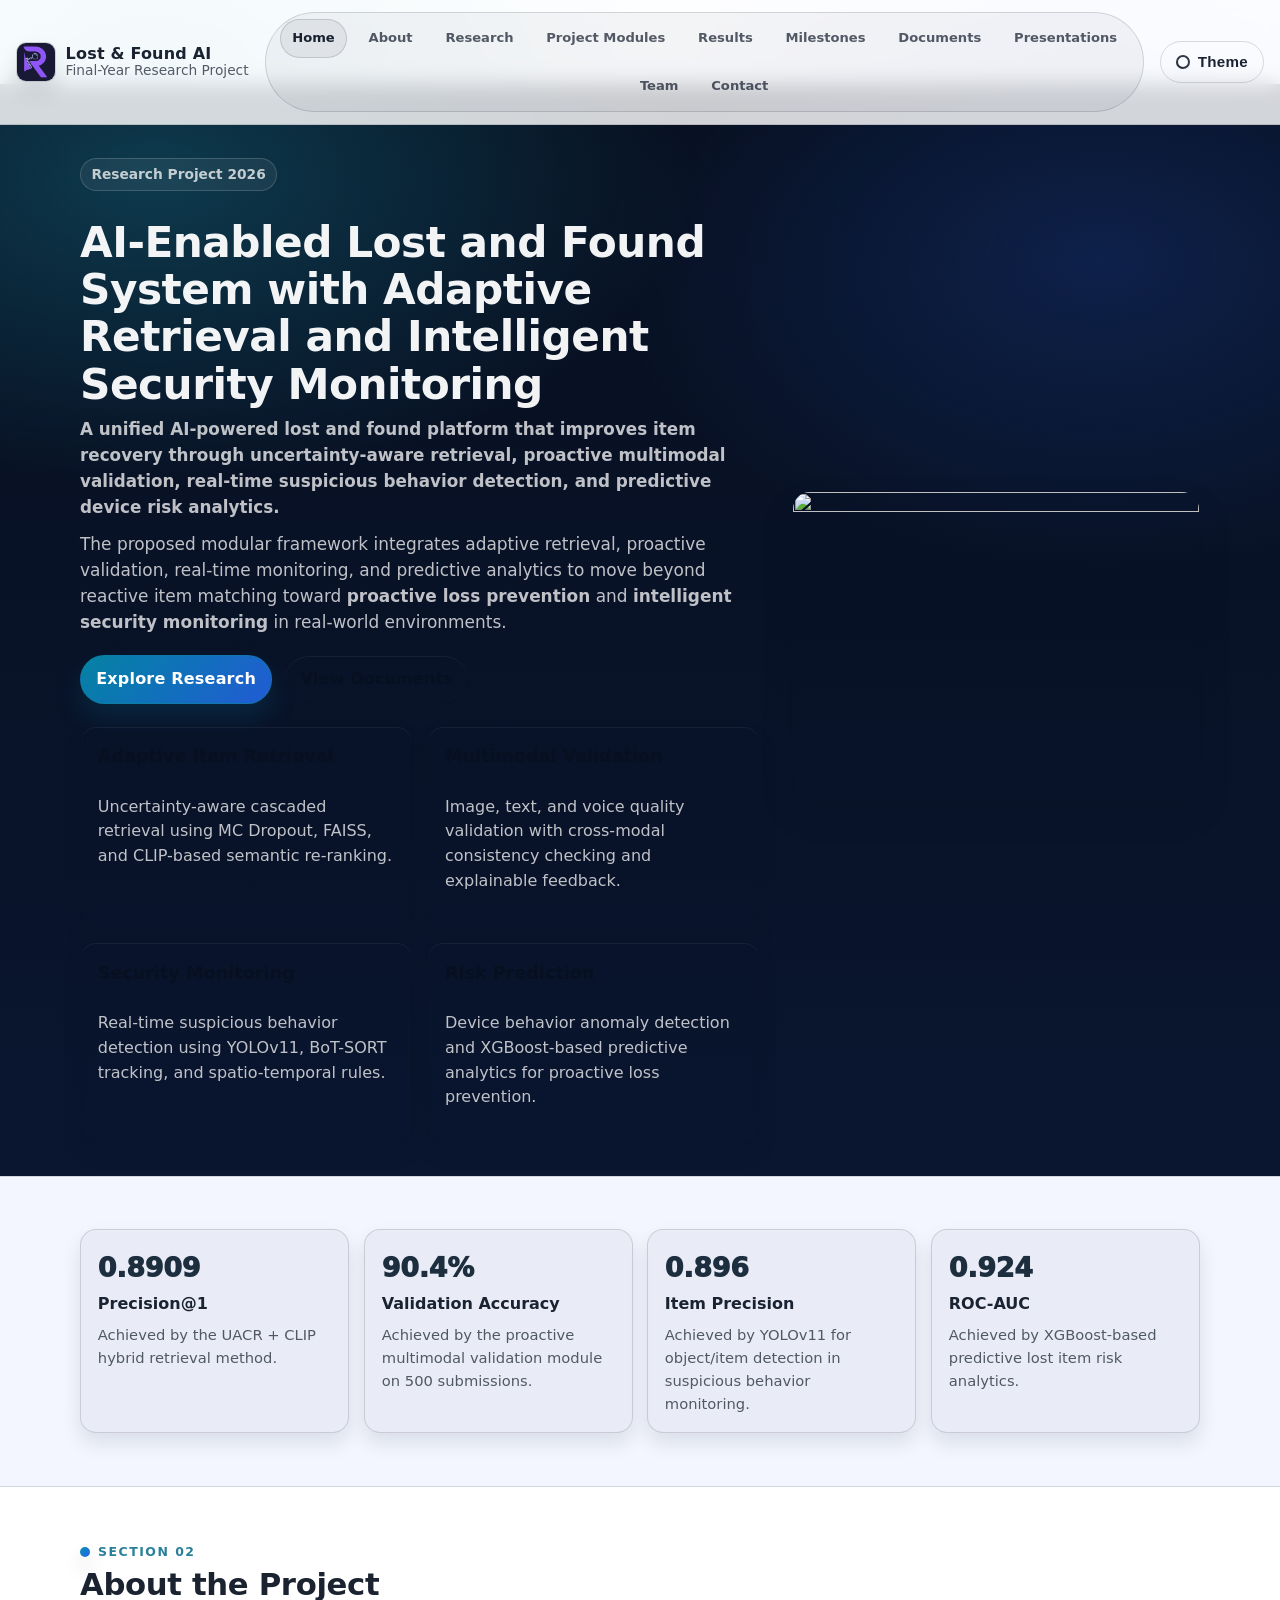
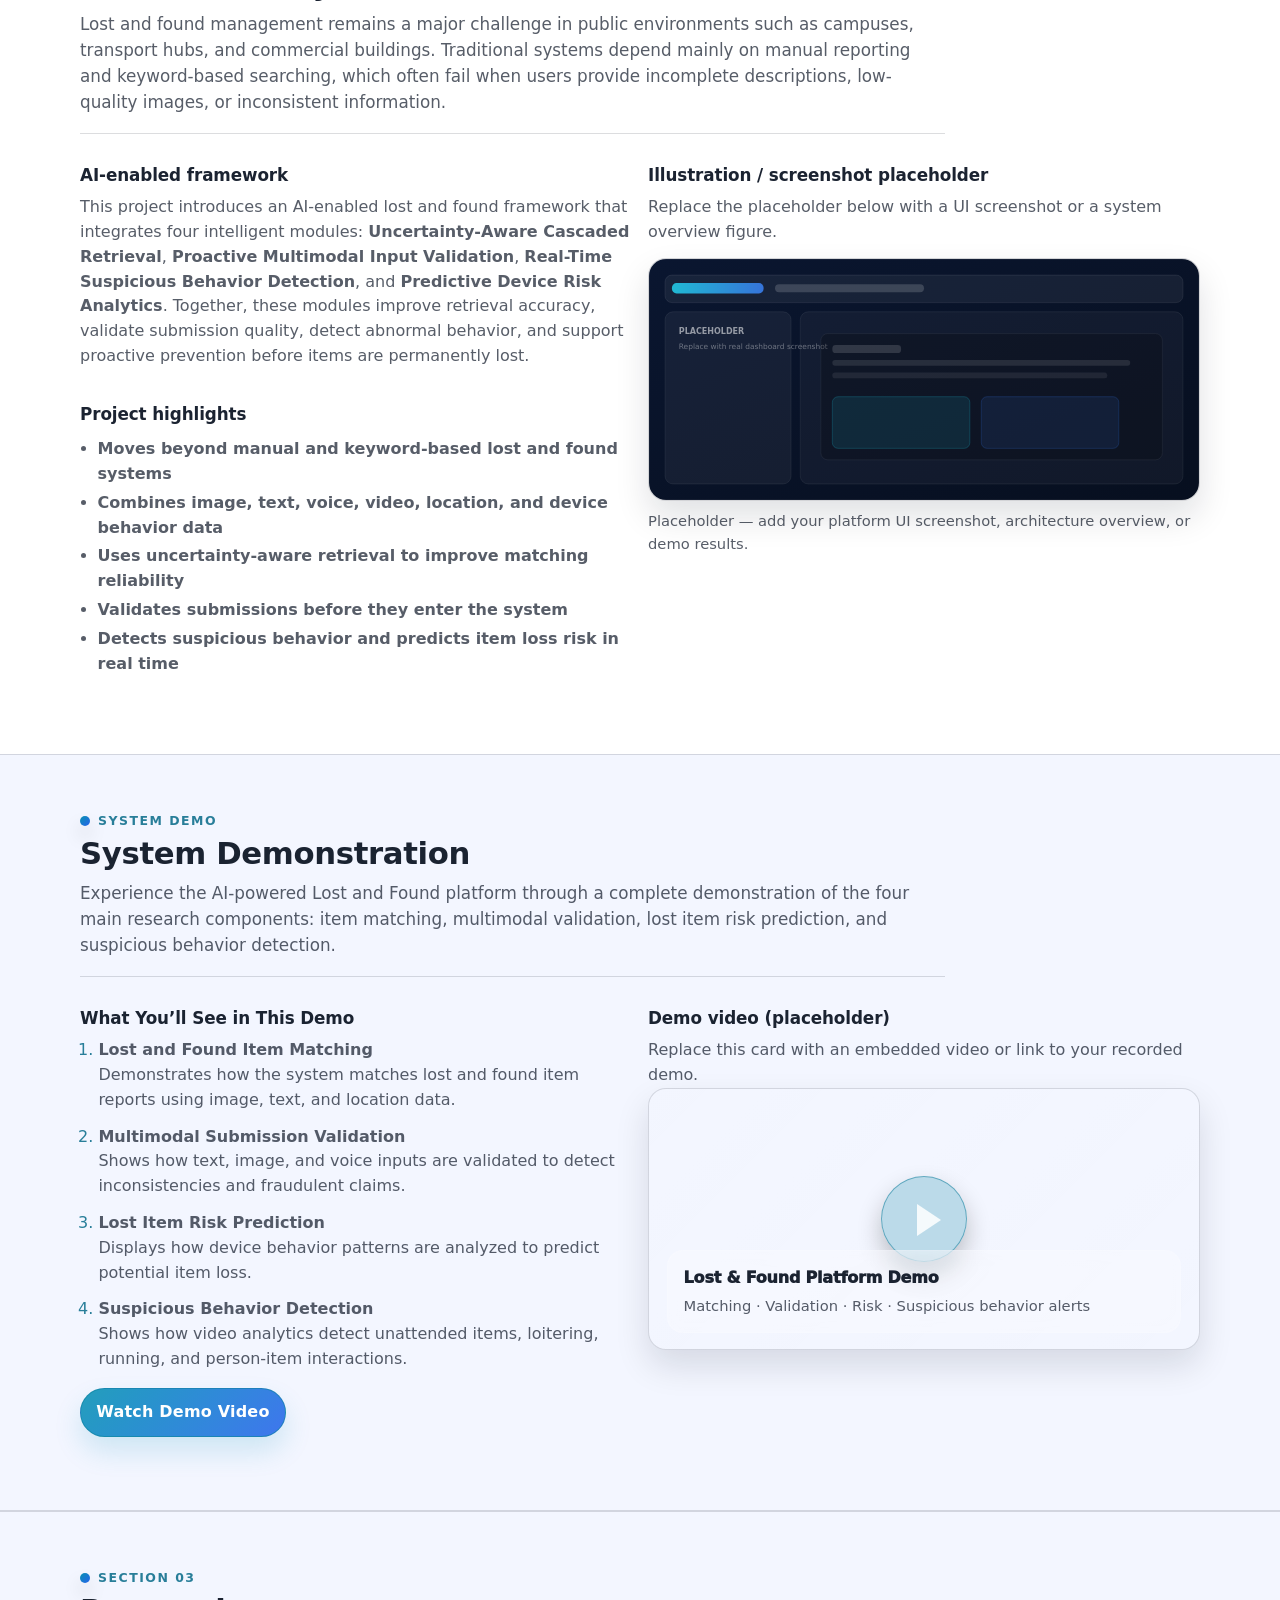
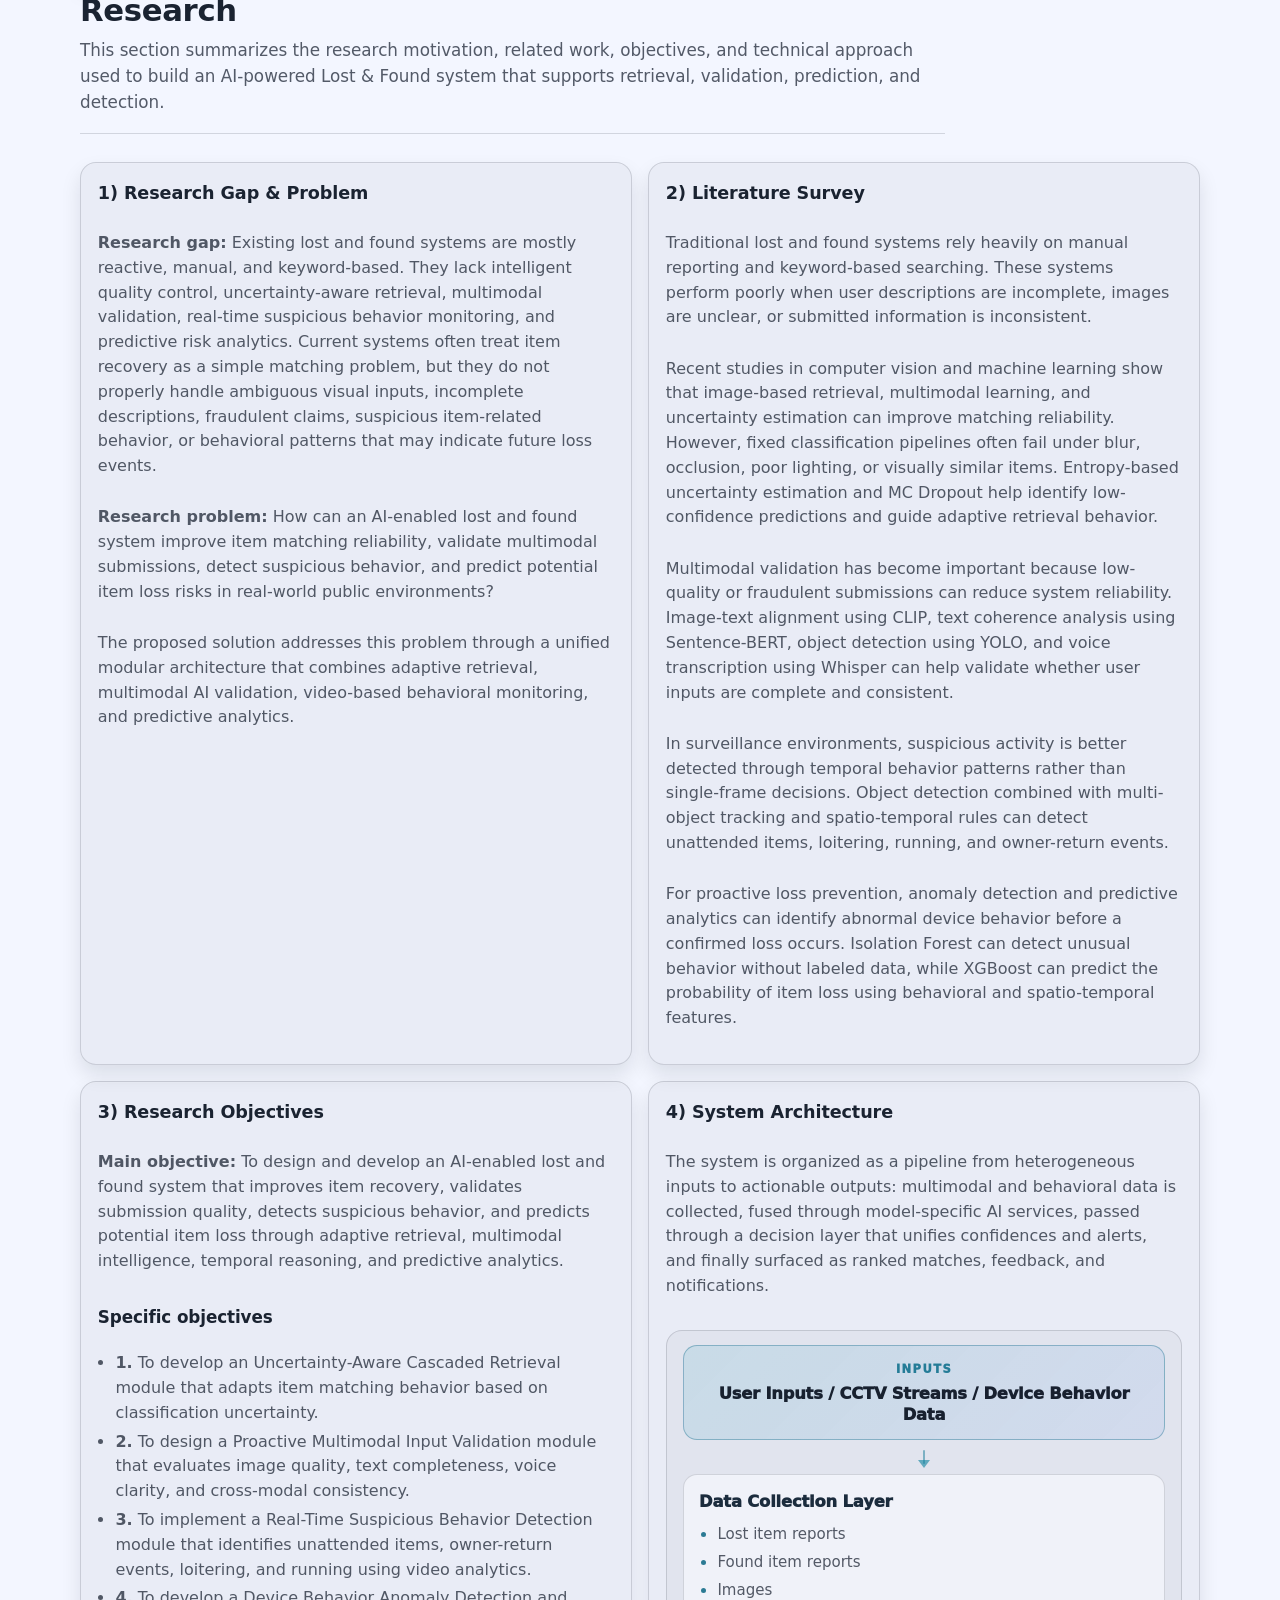
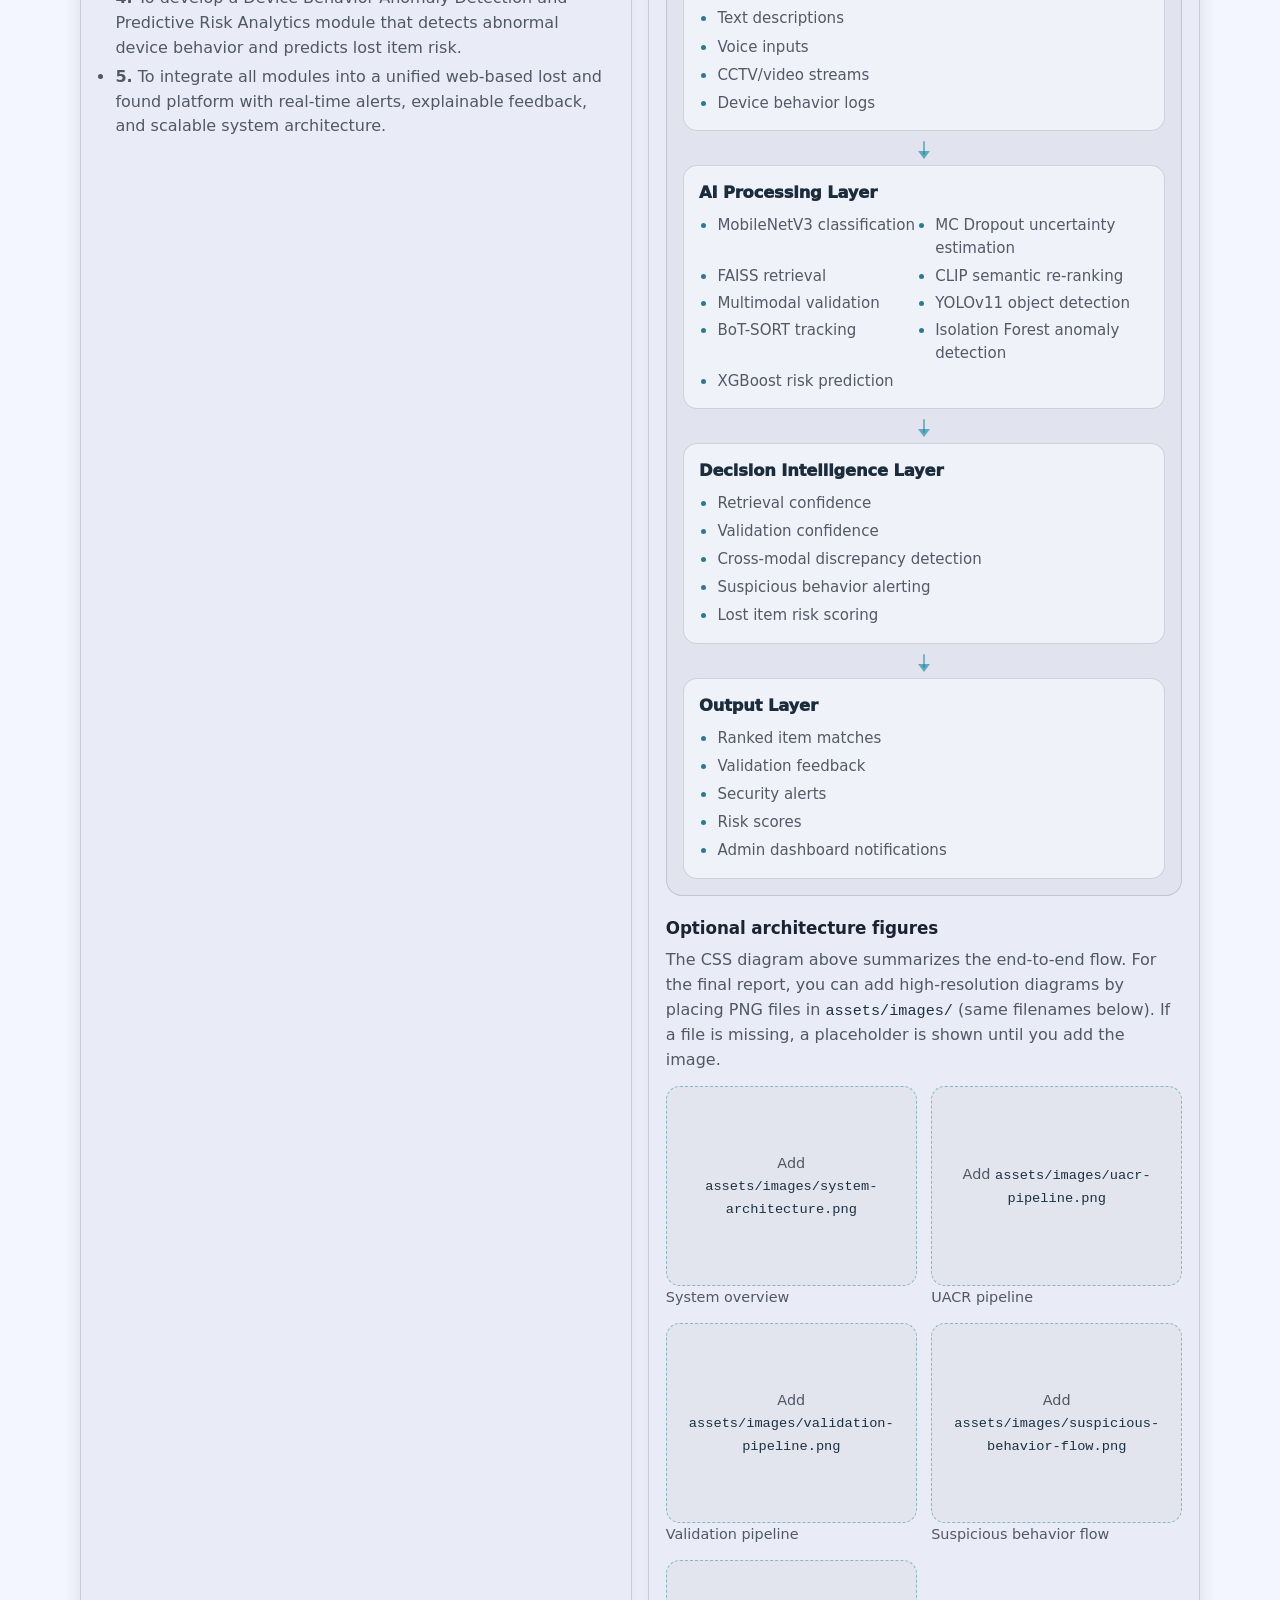
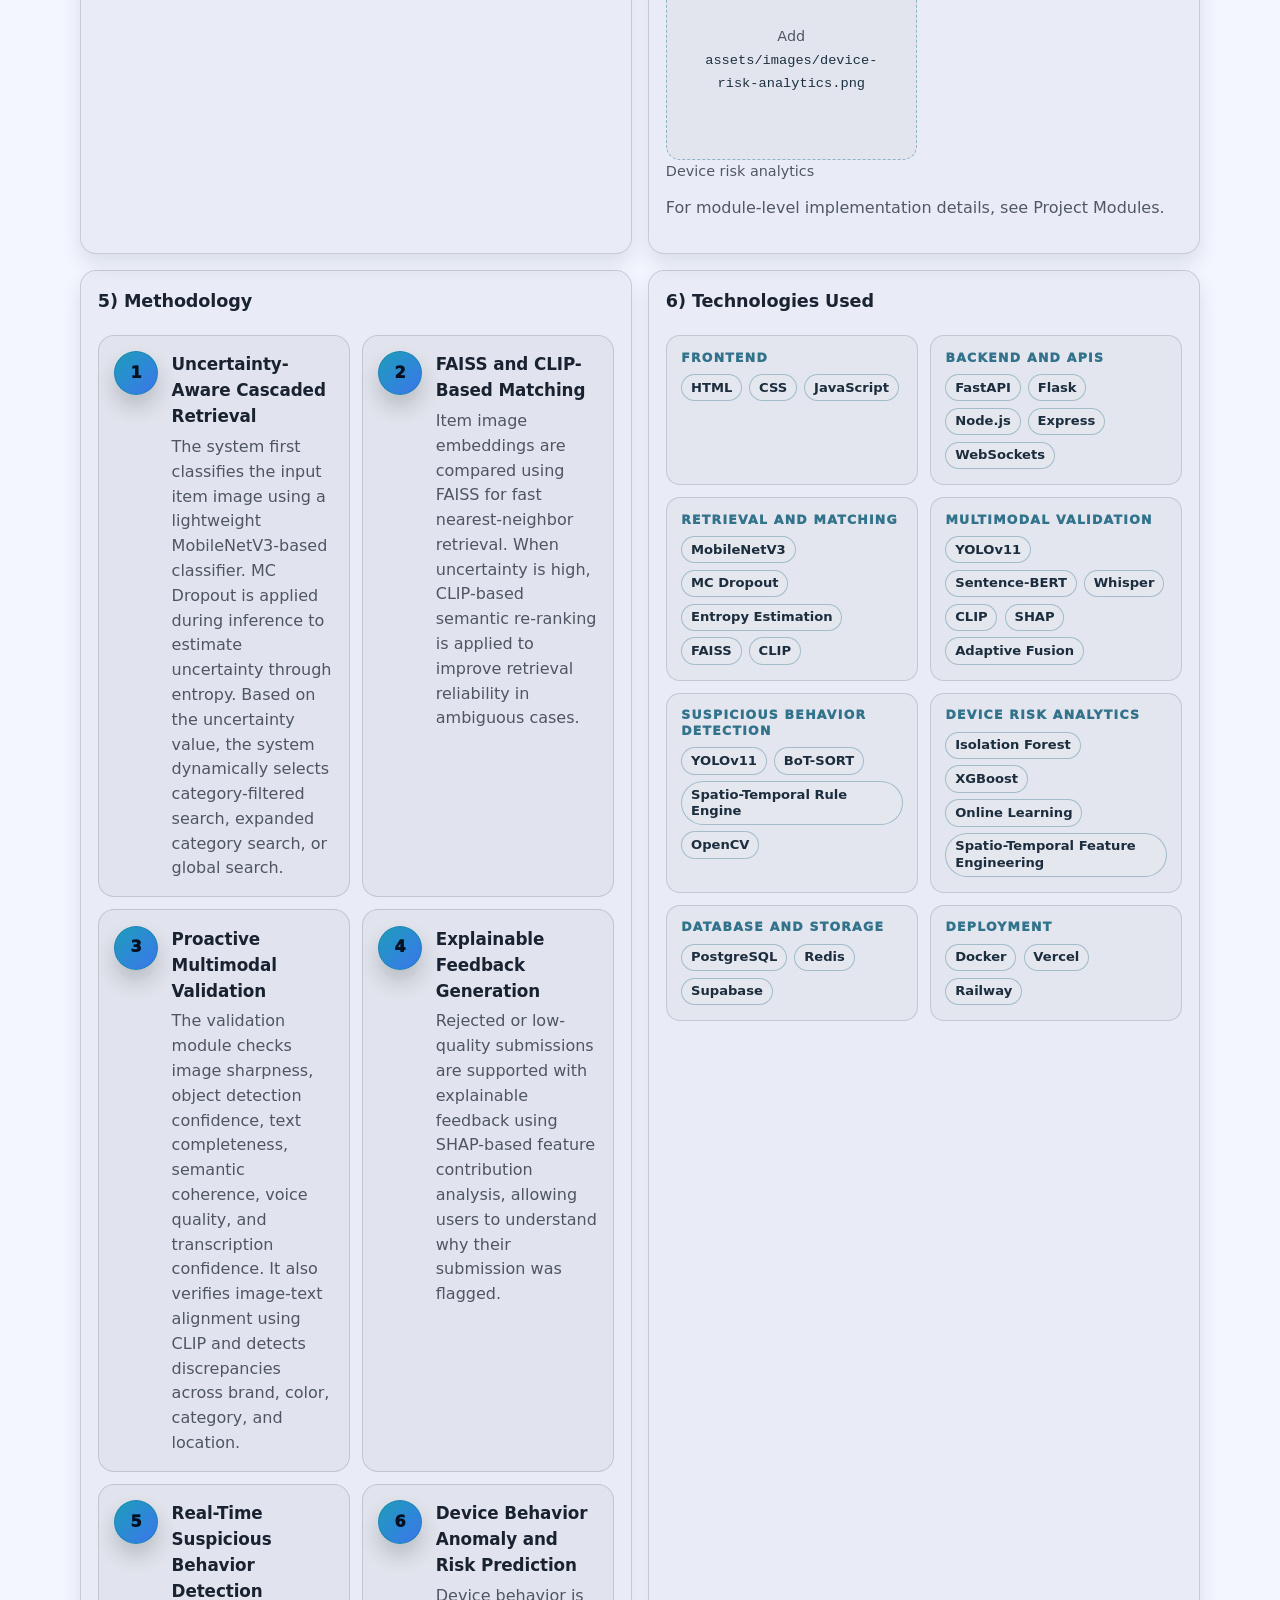
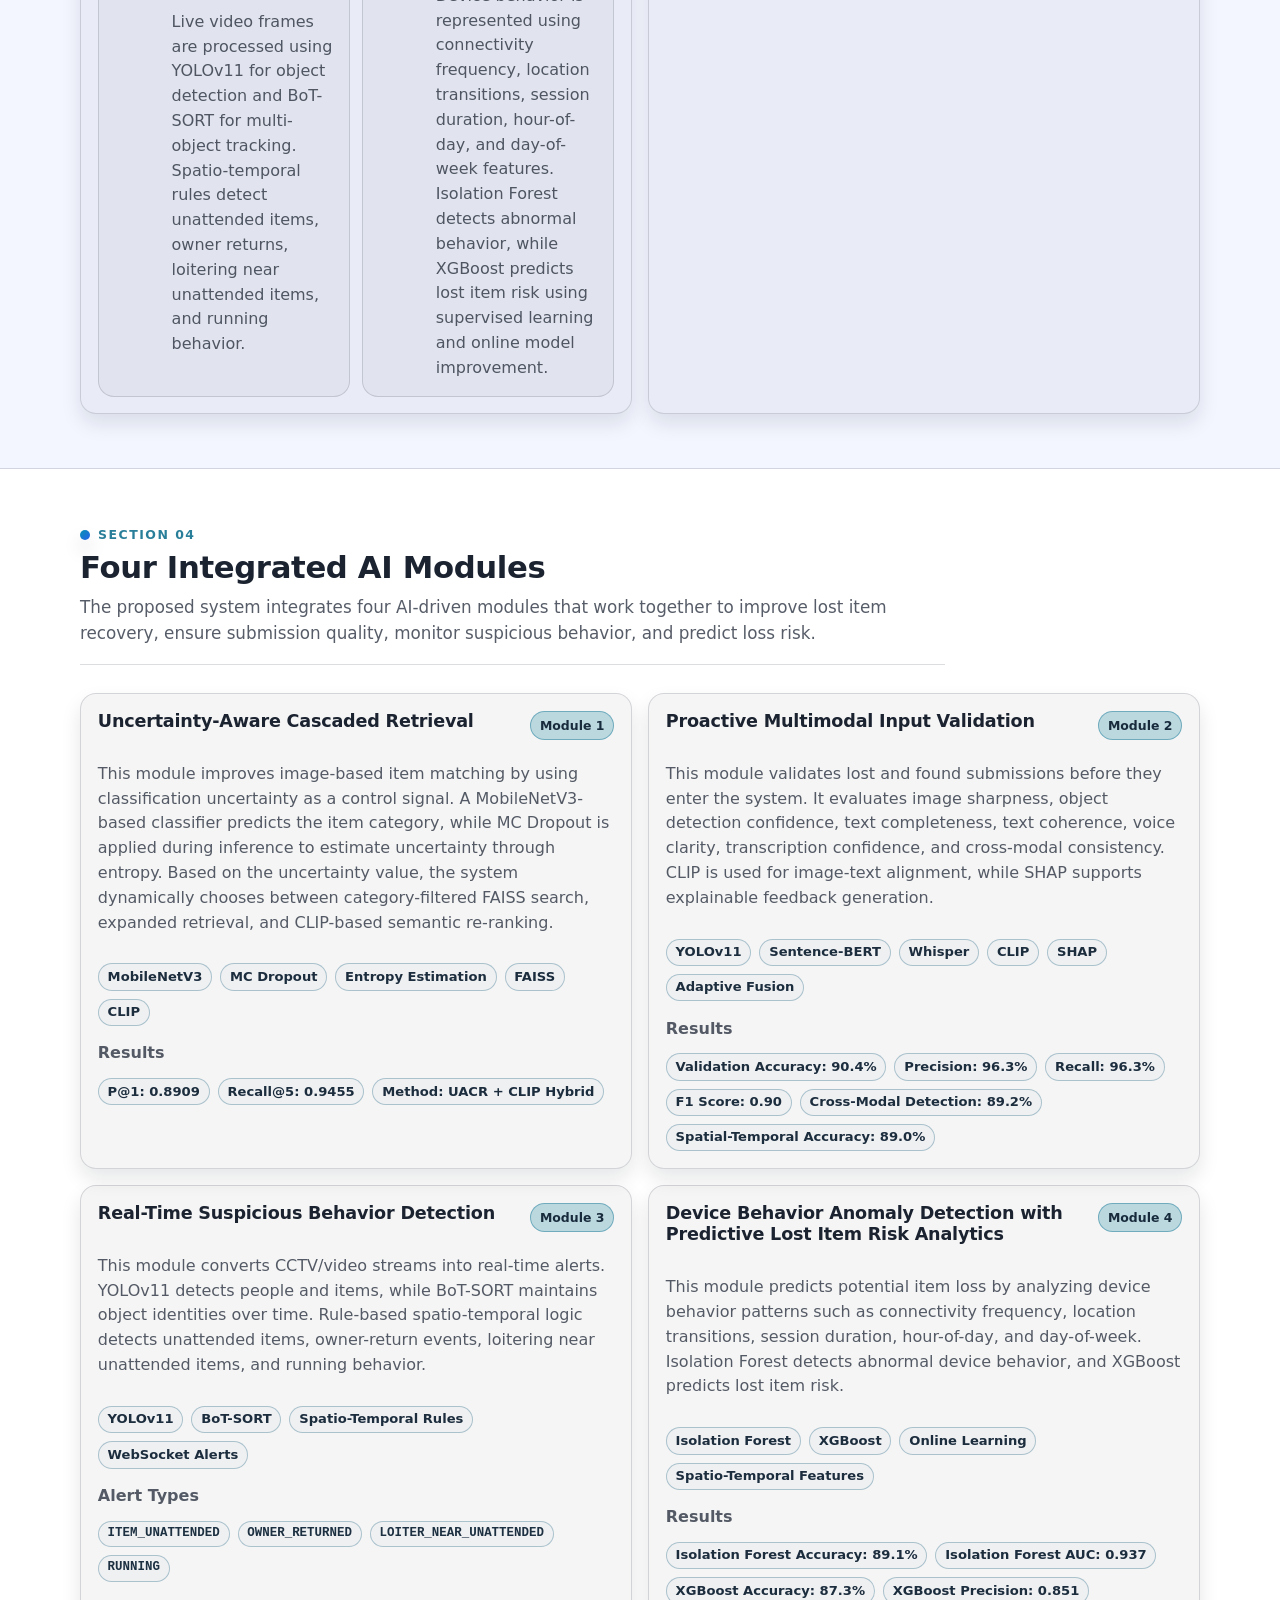
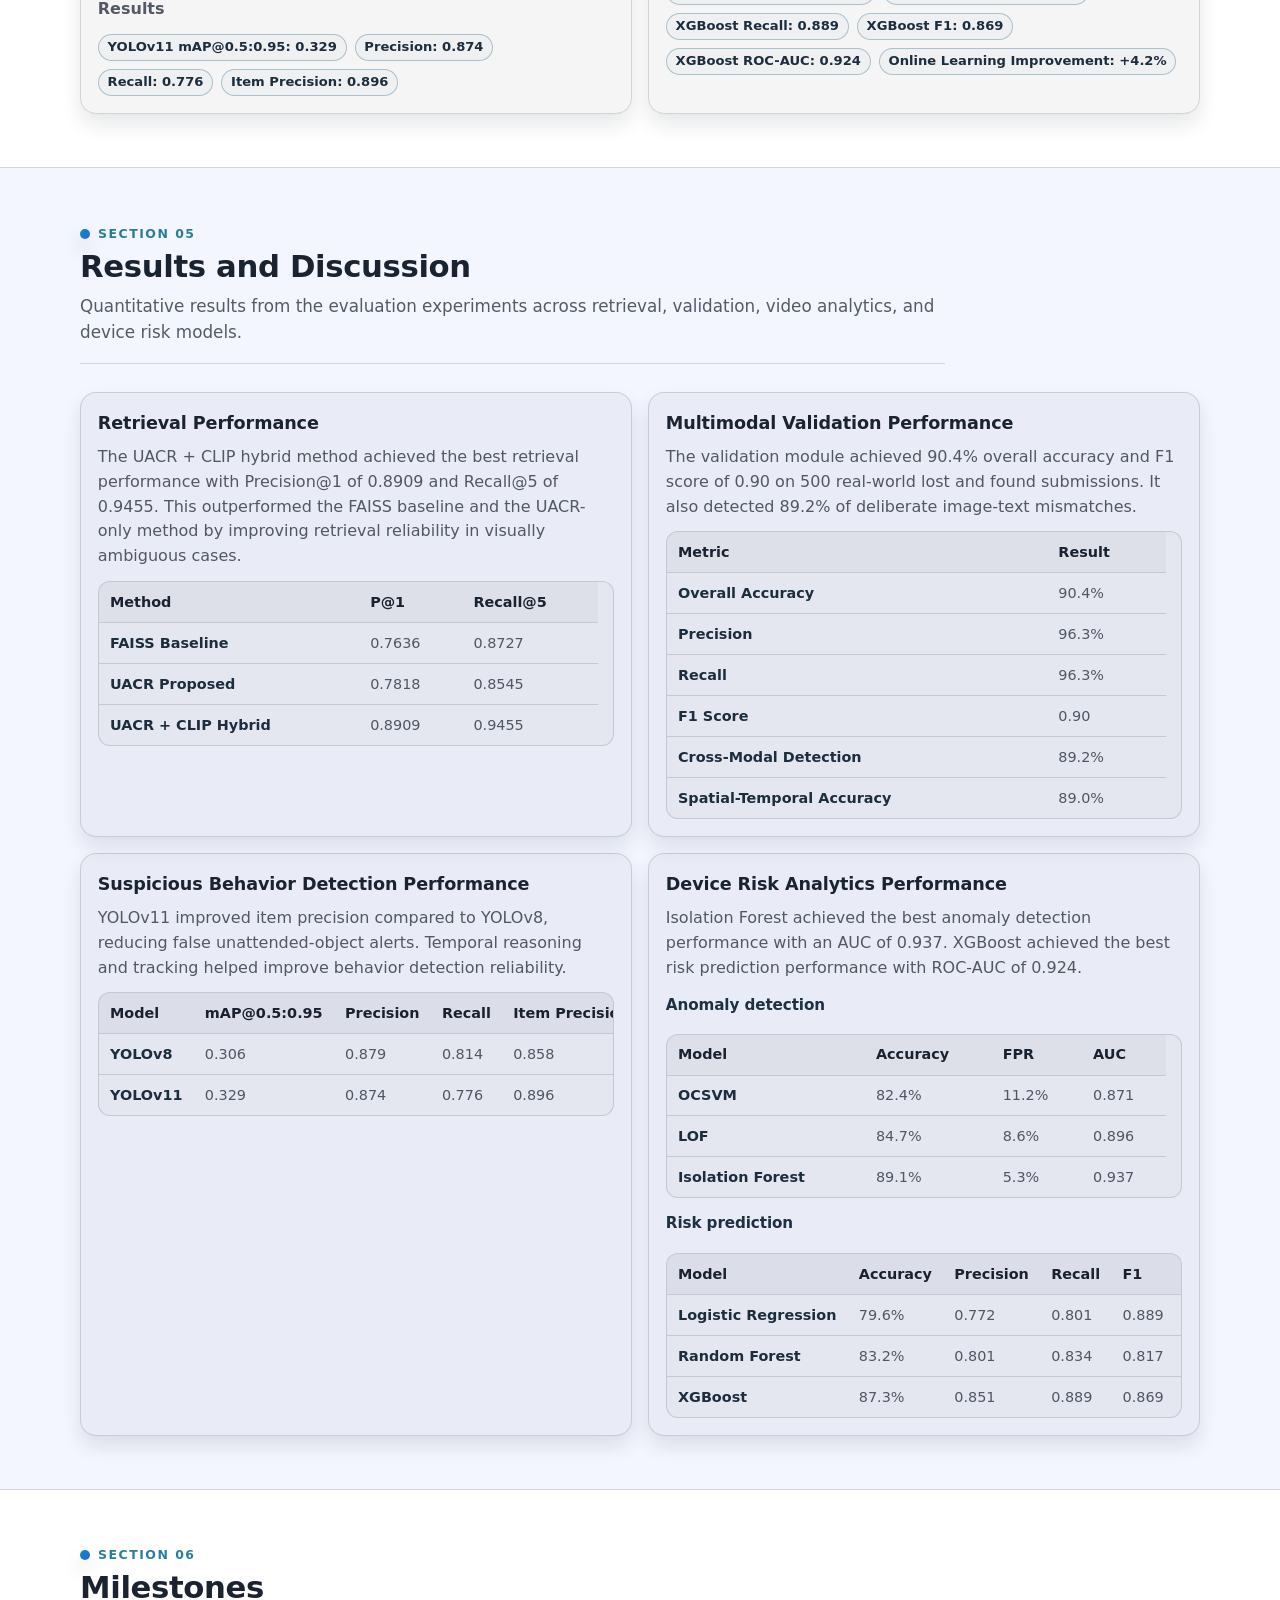
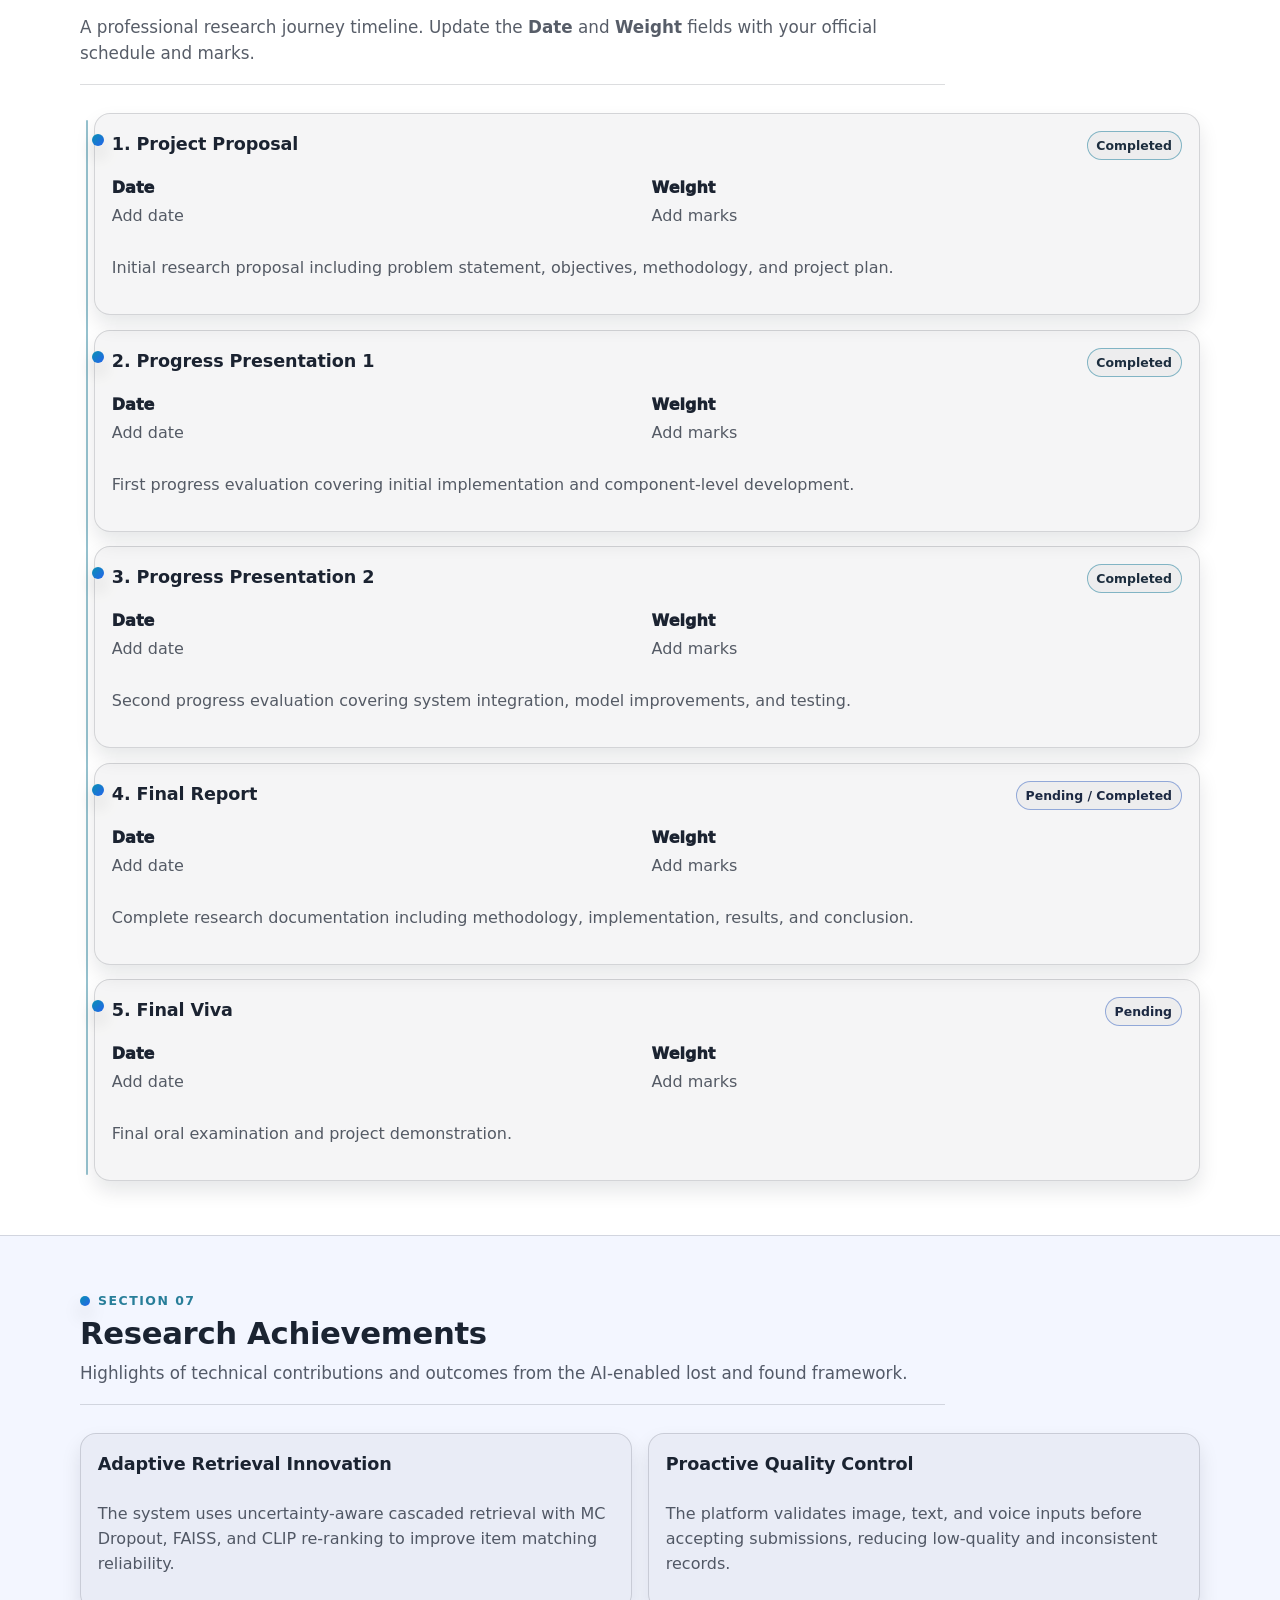
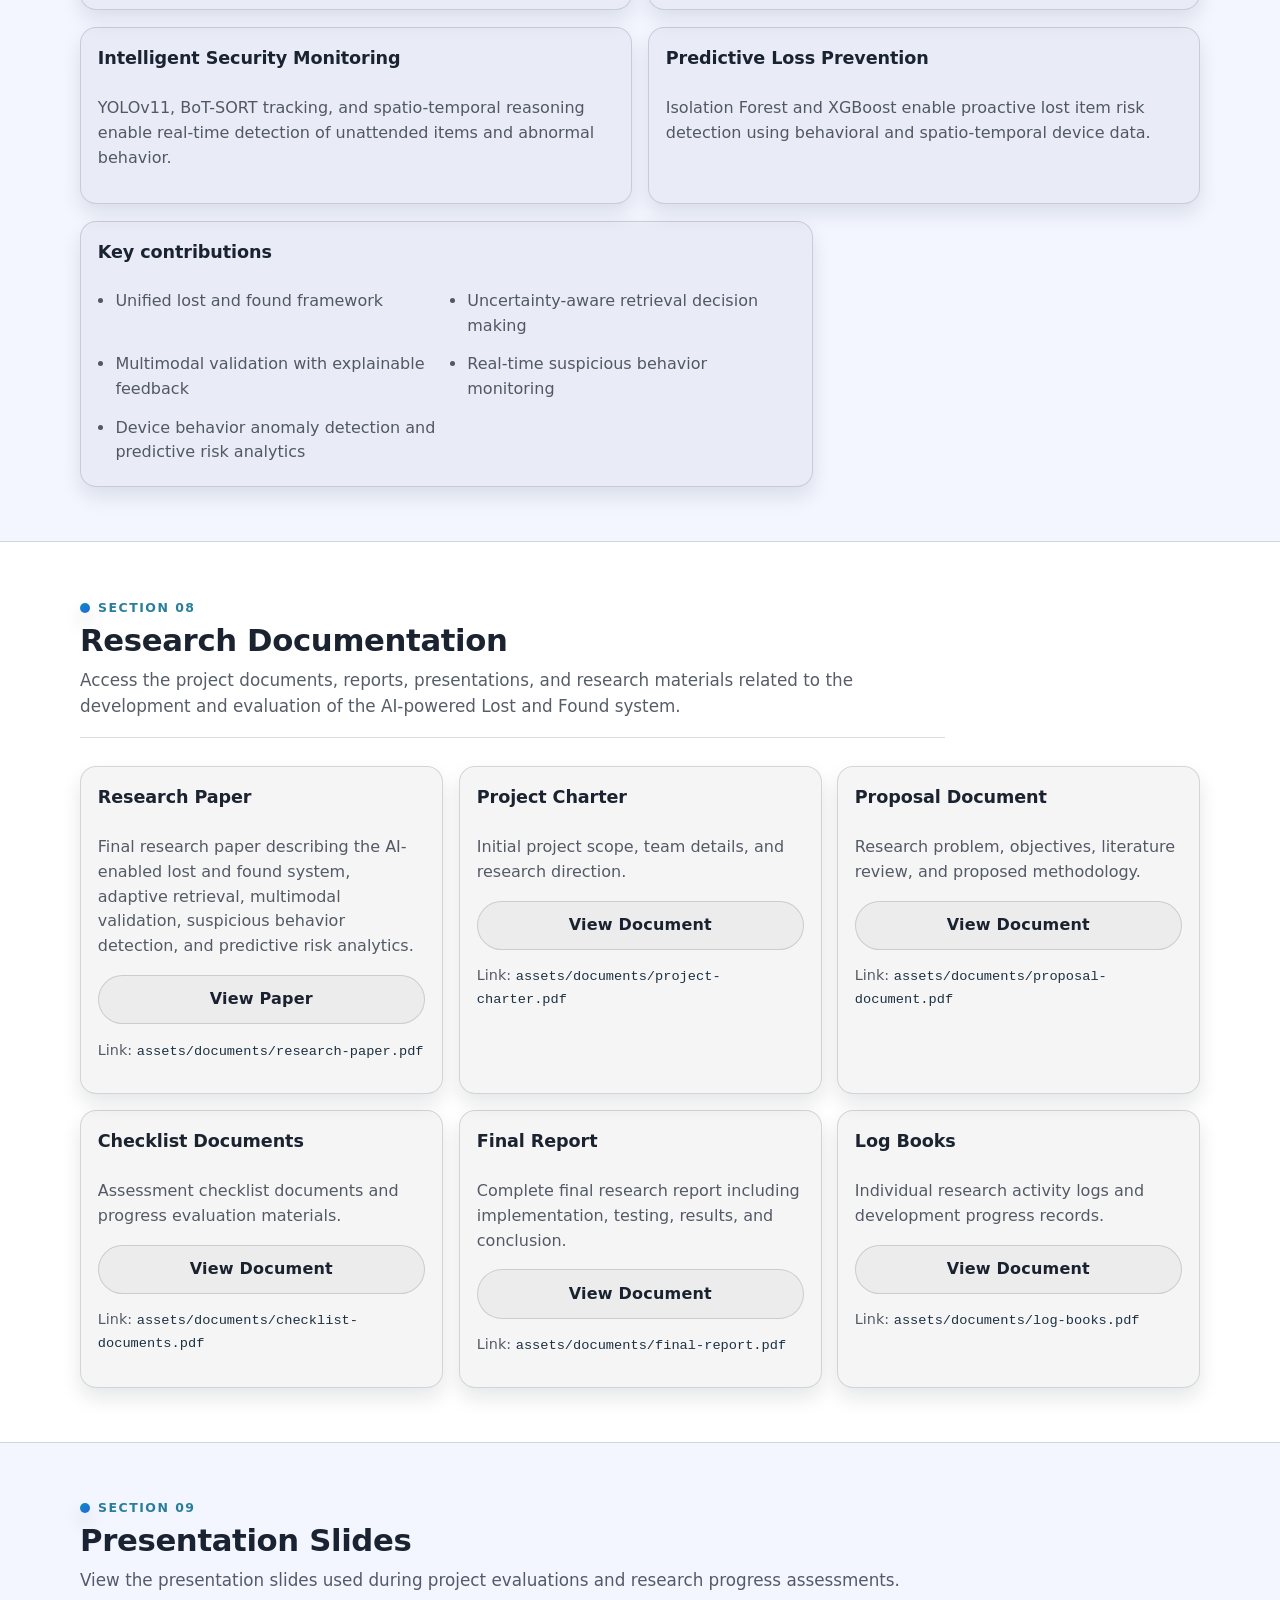
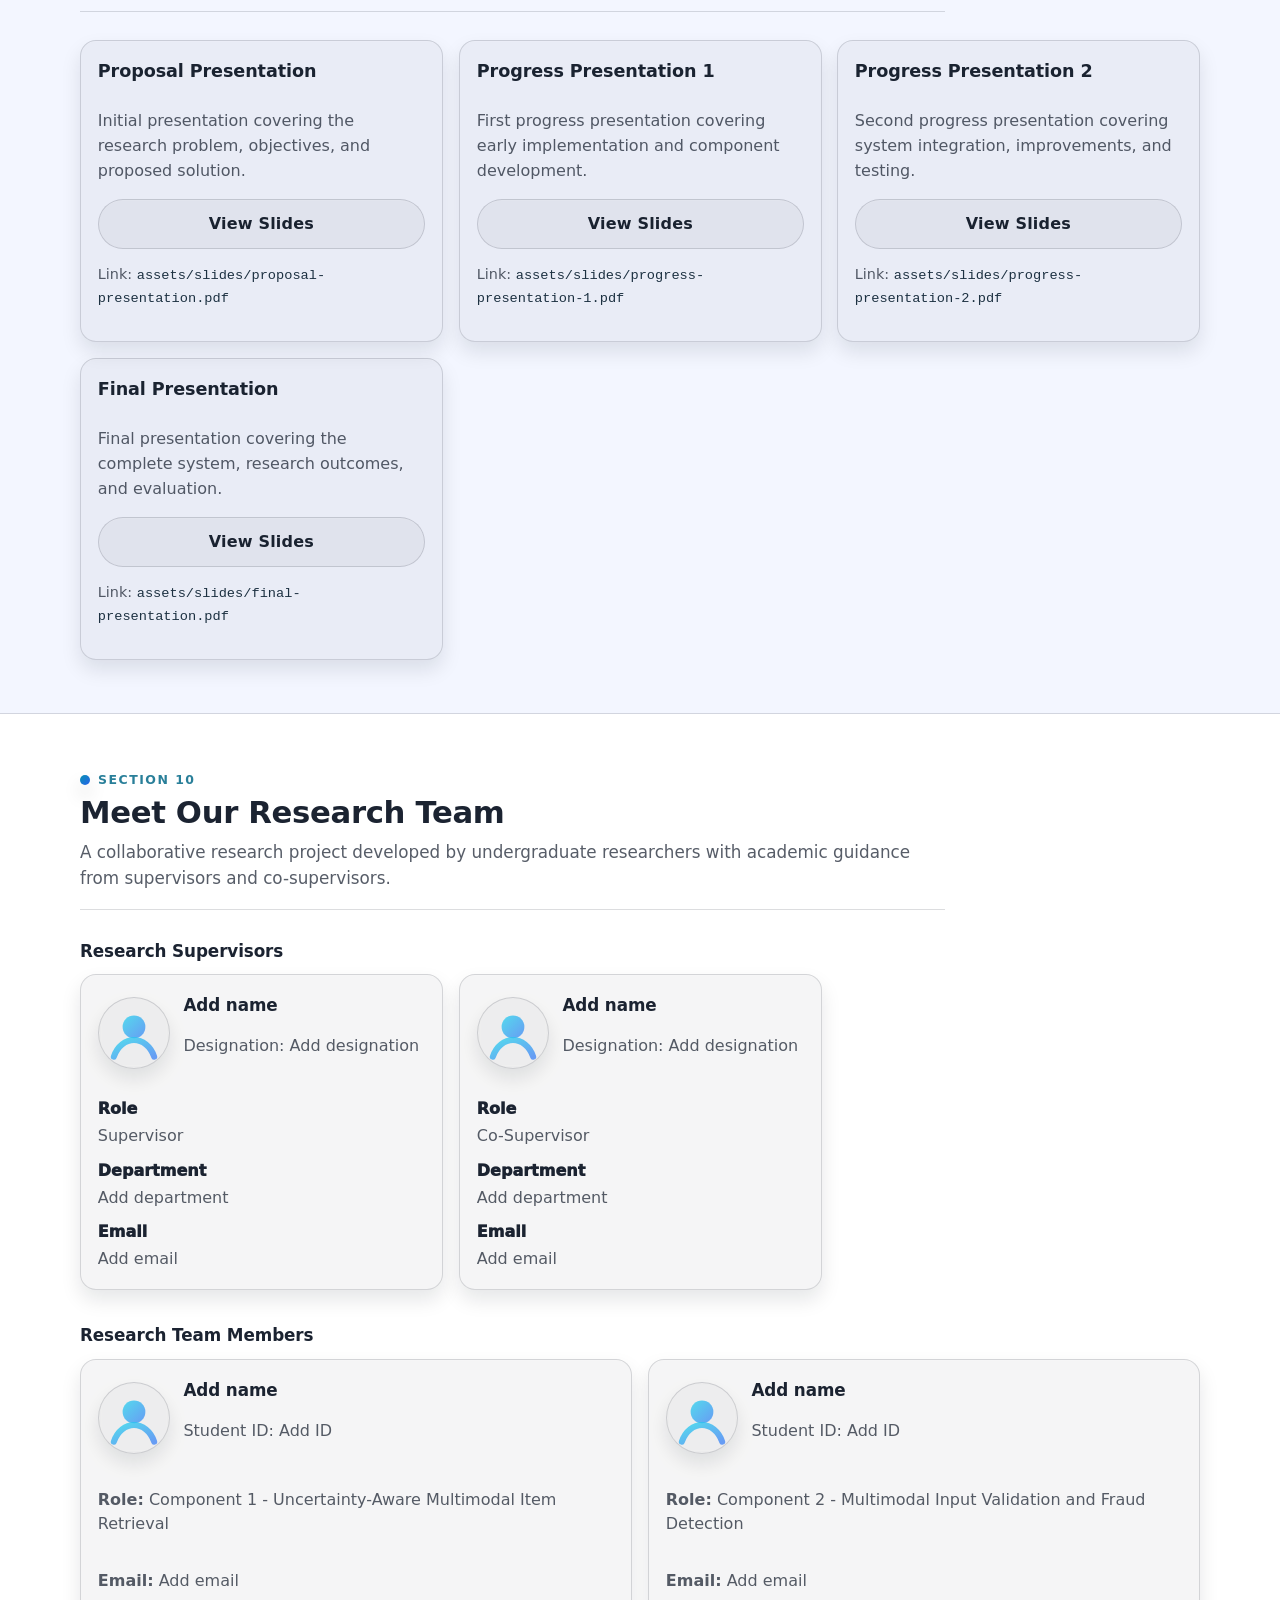
==== index.html @ fd9abe35 "Use Reclaim Logo.png for navbar and favicon Made-with: Cursor" ====
<!doctype html>
<html lang="en" data-theme="light">
  <head>
    <meta charset="utf-8" />
    <meta name="viewport" content="width=device-width, initial-scale=1" />
    <meta
      name="description"
      content="AI-Enabled Lost and Found System with Adaptive Retrieval and Intelligent Security Monitoring: uncertainty-aware retrieval, multimodal validation, suspicious behavior detection, and device risk analytics."
    />
    <title>AI-Enabled Lost and Found System with Adaptive Retrieval and Intelligent Security Monitoring | Research Project 2026</title>
    <link rel="stylesheet" href="assets/css/style.css" />
    <link rel="icon" href="assets/images/Reclaim%20Logo.png" type="image/png" />
  </head>
  <body>
    <a class="skip-link" href="#main">Skip to content</a>

    <header class="site-header" role="banner">
      <div class="container header-inner">
        <a class="brand" href="#home" aria-label="Home">
          <img
            class="brand-mark"
            src="assets/images/Reclaim%20Logo.png"
            width="40"
            height="40"
            alt="Reclaim"
            decoding="async"
          />
          <span class="brand-text">
            <span class="brand-title">Lost &amp; Found AI</span>
            <span class="brand-subtitle">Final-Year Research Project</span>
          </span>
        </a>

        <nav class="nav" aria-label="Primary">
          <button class="nav-toggle" type="button" aria-expanded="false" aria-controls="nav-links">
            <span class="nav-toggle-lines" aria-hidden="true"></span>
            <span class="sr-only">Menu</span>
          </button>
          <div id="nav-links" class="nav-links nav-links-scroll">
            <a href="#home" title="Home">Home</a>
            <a href="#about" title="About">About</a>
            <a href="#research" title="Research">Research</a>
            <a href="#project-modules" title="Project Modules">Project Modules</a>
            <a href="#results-discussion" title="Results and Discussion">Results</a>
            <a href="#milestones" title="Milestones">Milestones</a>
            <a href="#documents" title="Documents">Documents</a>
            <a href="#presentations" title="Presentations">Presentations</a>
            <a href="#team" title="Team">Team</a>
            <a href="#contact" title="Contact">Contact</a>
          </div>
        </nav>

        <div class="header-actions">
          <button id="themeToggle" class="btn btn-ghost" type="button" aria-label="Toggle theme" title="Toggle theme">
            <span class="theme-icon" aria-hidden="true"></span>
            <span class="btn-text">Theme</span>
          </button>
        </div>
      </div>
    </header>

    <main id="main" tabindex="-1">
      <!-- 1. Home -->
      <section id="home" class="hero doc-hero" aria-label="Home">
        <div class="container hero-inner">
          <div class="hero-copy reveal">
            <p class="eyebrow">Research Project 2026</p>
            <h1 class="hero-title">AI-Enabled Lost and Found System with Adaptive Retrieval and Intelligent Security Monitoring</h1>
            <p class="hero-subtitle">
              A unified AI-powered lost and found platform that improves item recovery through uncertainty-aware retrieval, proactive multimodal validation,
              real-time suspicious behavior detection, and predictive device risk analytics.
            </p>
            <p class="hero-lede">
              The proposed modular framework integrates adaptive retrieval, proactive validation, real-time monitoring, and predictive analytics to move
              beyond reactive item matching toward <strong>proactive loss prevention</strong> and <strong>intelligent security monitoring</strong> in
              real-world environments.
            </p>
            <div class="hero-cta">
              <a class="btn btn-primary" href="#research">Explore Research</a>
              <a class="btn btn-ghost" href="#documents">View Documents</a>
            </div>

            <div class="hero-highlights" aria-label="Highlights">
              <article class="card highlight-card">
                <h3>Adaptive Item Retrieval</h3>
                <p class="muted">Uncertainty-aware cascaded retrieval using MC Dropout, FAISS, and CLIP-based semantic re-ranking.</p>
              </article>
              <article class="card highlight-card">
                <h3>Multimodal Validation</h3>
                <p class="muted">Image, text, and voice quality validation with cross-modal consistency checking and explainable feedback.</p>
              </article>
              <article class="card highlight-card">
                <h3>Security Monitoring</h3>
                <p class="muted">Real-time suspicious behavior detection using YOLOv11, BoT-SORT tracking, and spatio-temporal rules.</p>
              </article>
              <article class="card highlight-card">
                <h3>Risk Prediction</h3>
                <p class="muted">Device behavior anomaly detection and XGBoost-based predictive analytics for proactive loss prevention.</p>
              </article>
            </div>
          </div>

          <div class="hero-visual reveal reveal-delay-1" aria-hidden="true">
            <img src="assets/images/hero-lost-found-visual.svg" width="560" height="420" alt="" />
          </div>
        </div>
      </section>

      <section class="section section-alt stats-section" aria-label="Project highlights">
        <div class="container">
          <div class="stats-grid">
            <article class="card stat-card reveal">
              <p class="stat-value">0.8909</p>
              <p class="stat-label">Precision@1</p>
              <p class="muted stat-note">Achieved by the UACR + CLIP hybrid retrieval method.</p>
            </article>
            <article class="card stat-card reveal">
              <p class="stat-value">90.4%</p>
              <p class="stat-label">Validation Accuracy</p>
              <p class="muted stat-note">Achieved by the proactive multimodal validation module on 500 submissions.</p>
            </article>
            <article class="card stat-card reveal">
              <p class="stat-value">0.896</p>
              <p class="stat-label">Item Precision</p>
              <p class="muted stat-note">Achieved by YOLOv11 for object/item detection in suspicious behavior monitoring.</p>
            </article>
            <article class="card stat-card reveal">
              <p class="stat-value">0.924</p>
              <p class="stat-label">ROC-AUC</p>
              <p class="muted stat-note">Achieved by XGBoost-based predictive lost item risk analytics.</p>
            </article>
          </div>
        </div>
      </section>

      <!-- 2. About -->
      <section id="about" class="section doc-section">
        <div class="container">
          <header class="doc-section-header reveal">
            <p class="doc-kicker">Section 02</p>
            <h2 class="doc-h2">About the Project</h2>
            <p class="doc-lead">
              Lost and found management remains a major challenge in public environments such as campuses, transport hubs, and commercial buildings.
              Traditional systems depend mainly on manual reporting and keyword-based searching, which often fail when users provide incomplete
              descriptions, low-quality images, or inconsistent information.
            </p>
          </header>

          <div class="doc-two-col">
            <div class="doc-block reveal">
              <h3 class="doc-h3">AI-enabled framework</h3>
              <p class="muted">
                This project introduces an AI-enabled lost and found framework that integrates four intelligent modules:
                <strong>Uncertainty-Aware Cascaded Retrieval</strong>, <strong>Proactive Multimodal Input Validation</strong>,
                <strong>Real-Time Suspicious Behavior Detection</strong>, and <strong>Predictive Device Risk Analytics</strong>. Together, these
                modules improve retrieval accuracy, validate submission quality, detect abnormal behavior, and support proactive prevention before
                items are permanently lost.
              </p>

              <h3 class="doc-h3 doc-h3-spaced">Project highlights</h3>
              <ul class="list">
                <li><strong>Moves beyond manual and keyword-based lost and found systems</strong></li>
                <li><strong>Combines image, text, voice, video, location, and device behavior data</strong></li>
                <li><strong>Uses uncertainty-aware retrieval to improve matching reliability</strong></li>
                <li><strong>Validates submissions before they enter the system</strong></li>
                <li><strong>Detects suspicious behavior and predicts item loss risk in real time</strong></li>
              </ul>
            </div>

            <div class="doc-block reveal">
              <h3 class="doc-h3">Illustration / screenshot placeholder</h3>
              <p class="muted">Replace the placeholder below with a UI screenshot or a system overview figure.</p>
              <figure class="figure-placeholder" style="margin: 0.85rem 0 0;">
                <img src="assets/images/placeholder-screenshot-dashboard.svg" width="960" height="420" alt="Placeholder: project UI or illustration" />
                <figcaption class="muted">Placeholder — add your platform UI screenshot, architecture overview, or demo results.</figcaption>
              </figure>
            </div>
          </div>
        </div>
      </section>

      <section id="system-demo" class="section section-alt doc-section" aria-label="System Demonstration">
        <div class="container">
          <header class="doc-section-header reveal">
            <p class="doc-kicker">System Demo</p>
            <h2 class="doc-h2">System Demonstration</h2>
            <p class="doc-lead">
              Experience the AI-powered Lost and Found platform through a complete demonstration of the four main research components: item matching,
              multimodal validation, lost item risk prediction, and suspicious behavior detection.
            </p>
          </header>

          <div class="doc-two-col">
            <div class="doc-block reveal">
              <h3 class="doc-h3">What You’ll See in This Demo</h3>
              <ol class="doc-objectives">
                <li>
                  <strong>Lost and Found Item Matching</strong><br />
                  Demonstrates how the system matches lost and found item reports using image, text, and location data.
                </li>
                <li>
                  <strong>Multimodal Submission Validation</strong><br />
                  Shows how text, image, and voice inputs are validated to detect inconsistencies and fraudulent claims.
                </li>
                <li>
                  <strong>Lost Item Risk Prediction</strong><br />
                  Displays how device behavior patterns are analyzed to predict potential item loss.
                </li>
                <li>
                  <strong>Suspicious Behavior Detection</strong><br />
                  Shows how video analytics detect unattended items, loitering, running, and person-item interactions.
                </li>
              </ol>

              <div style="margin-top: 1rem;">
                <a class="btn btn-primary" href="#" rel="noopener">Watch Demo Video</a>
              </div>
            </div>

            <div class="doc-block reveal">
              <h3 class="doc-h3">Demo video (placeholder)</h3>
              <p class="muted">Replace this card with an embedded video or link to your recorded demo.</p>
              <a class="video-card" href="#" aria-label="Watch demo video">
                <span class="video-card-inner" aria-hidden="true">
                  <span class="video-play" aria-hidden="true"></span>
                  <span class="video-meta">
                    <span class="video-title">Lost &amp; Found Platform Demo</span>
                    <span class="video-subtitle">Matching · Validation · Risk · Suspicious behavior alerts</span>
                  </span>
                </span>
              </a>
            </div>
          </div>
        </div>
      </section>

      <!-- 3. Research -->
      <section id="research" class="section section-alt doc-section">
        <div class="container">
          <header class="doc-section-header reveal">
            <p class="doc-kicker">Section 03</p>
            <h2 class="doc-h2">Research</h2>
            <p class="doc-lead">
              This section summarizes the research motivation, related work, objectives, and technical approach used to build an AI-powered Lost &amp;
              Found system that supports retrieval, validation, prediction, and detection.
            </p>
          </header>

          <div class="grid grid-2">
            <article class="card card-story reveal">
              <h3 class="doc-h3">1) Research Gap &amp; Problem</h3>
              <p class="muted">
                <strong>Research gap:</strong> Existing lost and found systems are mostly reactive, manual, and keyword-based. They lack intelligent
                quality control, uncertainty-aware retrieval, multimodal validation, real-time suspicious behavior monitoring, and predictive risk
                analytics. Current systems often treat item recovery as a simple matching problem, but they do not properly handle ambiguous visual
                inputs, incomplete descriptions, fraudulent claims, suspicious item-related behavior, or behavioral patterns that may indicate future
                loss events.
              </p>
              <p class="muted" style="margin-top: 0.65rem;">
                <strong>Research problem:</strong> How can an AI-enabled lost and found system improve item matching reliability, validate multimodal
                submissions, detect suspicious behavior, and predict potential item loss risks in real-world public environments?
              </p>
              <p class="muted" style="margin-top: 0.65rem;">
                The proposed solution addresses this problem through a unified modular architecture that combines adaptive retrieval, multimodal AI
                validation, video-based behavioral monitoring, and predictive analytics.
              </p>
            </article>

            <article class="card card-story reveal">
              <h3 class="doc-h3">2) Literature Survey</h3>
              <p class="muted">
                Traditional lost and found systems rely heavily on manual reporting and keyword-based searching. These systems perform poorly when user
                descriptions are incomplete, images are unclear, or submitted information is inconsistent.
              </p>
              <p class="muted" style="margin-top: 0.65rem;">
                Recent studies in computer vision and machine learning show that image-based retrieval, multimodal learning, and uncertainty estimation
                can improve matching reliability. However, fixed classification pipelines often fail under blur, occlusion, poor lighting, or visually
                similar items. Entropy-based uncertainty estimation and MC Dropout help identify low-confidence predictions and guide adaptive retrieval
                behavior.
              </p>
              <p class="muted" style="margin-top: 0.65rem;">
                Multimodal validation has become important because low-quality or fraudulent submissions can reduce system reliability. Image-text
                alignment using CLIP, text coherence analysis using Sentence-BERT, object detection using YOLO, and voice transcription using Whisper can
                help validate whether user inputs are complete and consistent.
              </p>
              <p class="muted" style="margin-top: 0.65rem;">
                In surveillance environments, suspicious activity is better detected through temporal behavior patterns rather than single-frame
                decisions. Object detection combined with multi-object tracking and spatio-temporal rules can detect unattended items, loitering,
                running, and owner-return events.
              </p>
              <p class="muted" style="margin-top: 0.65rem;">
                For proactive loss prevention, anomaly detection and predictive analytics can identify abnormal device behavior before a confirmed loss
                occurs. Isolation Forest can detect unusual behavior without labeled data, while XGBoost can predict the probability of item loss using
                behavioral and spatio-temporal features.
              </p>
            </article>

            <article class="card card-story reveal">
              <h3 class="doc-h3">3) Research Objectives</h3>
              <p class="muted">
                <strong>Main objective:</strong> To design and develop an AI-enabled lost and found system that improves item recovery, validates
                submission quality, detects suspicious behavior, and predicts potential item loss through adaptive retrieval, multimodal intelligence,
                temporal reasoning, and predictive analytics.
              </p>
              <h4 class="doc-h3" style="margin-top: 0.85rem;">Specific objectives</h4>
              <ul class="list">
                <li><strong>1.</strong> To develop an Uncertainty-Aware Cascaded Retrieval module that adapts item matching behavior based on classification uncertainty.</li>
                <li><strong>2.</strong> To design a Proactive Multimodal Input Validation module that evaluates image quality, text completeness, voice clarity, and cross-modal consistency.</li>
                <li><strong>3.</strong> To implement a Real-Time Suspicious Behavior Detection module that identifies unattended items, owner-return events, loitering, and running using video analytics.</li>
                <li><strong>4.</strong> To develop a Device Behavior Anomaly Detection and Predictive Risk Analytics module that detects abnormal device behavior and predicts lost item risk.</li>
                <li><strong>5.</strong> To integrate all modules into a unified web-based lost and found platform with real-time alerts, explainable feedback, and scalable system architecture.</li>
              </ul>
            </article>

            <article class="card card-story reveal">
              <h3 class="doc-h3">4) System Architecture</h3>
              <p class="muted">
                The system is organized as a pipeline from heterogeneous inputs to actionable outputs: multimodal and behavioral data is collected, fused
                through model-specific AI services, passed through a decision layer that unifies confidences and alerts, and finally surfaced as ranked
                matches, feedback, and notifications.
              </p>

              <div
                class="arch-pipeline"
                role="region"
                aria-label="Layered system architecture. CSS diagram; add PNGs under assets/images/ for detailed figures below."
              >
                <div class="arch-pipeline-ingress">
                  <p class="arch-pipeline-kicker">Inputs</p>
                  <p class="arch-pipeline-ingress-title">User Inputs / CCTV Streams / Device Behavior Data</p>
                </div>

                <div class="arch-arrow arch-arrow--in-pipeline" aria-hidden="true"></div>

                <section class="arch-pipeline-block" aria-labelledby="arch-layer-data">
                  <h4 class="arch-pipeline-h" id="arch-layer-data">Data Collection Layer</h4>
                  <ul class="arch-pipeline-list">
                    <li>Lost item reports</li>
                    <li>Found item reports</li>
                    <li>Images</li>
                    <li>Text descriptions</li>
                    <li>Voice inputs</li>
                    <li>CCTV/video streams</li>
                    <li>Device behavior logs</li>
                  </ul>
                </section>

                <div class="arch-arrow arch-arrow--in-pipeline" aria-hidden="true"></div>

                <section class="arch-pipeline-block" aria-labelledby="arch-layer-ai">
                  <h4 class="arch-pipeline-h" id="arch-layer-ai">AI Processing Layer</h4>
                  <ul class="arch-pipeline-list arch-pipeline-list--dense">
                    <li>MobileNetV3 classification</li>
                    <li>MC Dropout uncertainty estimation</li>
                    <li>FAISS retrieval</li>
                    <li>CLIP semantic re-ranking</li>
                    <li>Multimodal validation</li>
                    <li>YOLOv11 object detection</li>
                    <li>BoT-SORT tracking</li>
                    <li>Isolation Forest anomaly detection</li>
                    <li>XGBoost risk prediction</li>
                  </ul>
                </section>

                <div class="arch-arrow arch-arrow--in-pipeline" aria-hidden="true"></div>

                <section class="arch-pipeline-block" aria-labelledby="arch-layer-decision">
                  <h4 class="arch-pipeline-h" id="arch-layer-decision">Decision Intelligence Layer</h4>
                  <ul class="arch-pipeline-list">
                    <li>Retrieval confidence</li>
                    <li>Validation confidence</li>
                    <li>Cross-modal discrepancy detection</li>
                    <li>Suspicious behavior alerting</li>
                    <li>Lost item risk scoring</li>
                  </ul>
                </section>

                <div class="arch-arrow arch-arrow--in-pipeline" aria-hidden="true"></div>

                <section class="arch-pipeline-block" aria-labelledby="arch-layer-out">
                  <h4 class="arch-pipeline-h" id="arch-layer-out">Output Layer</h4>
                  <ul class="arch-pipeline-list">
                    <li>Ranked item matches</li>
                    <li>Validation feedback</li>
                    <li>Security alerts</li>
                    <li>Risk scores</li>
                    <li>Admin dashboard notifications</li>
                  </ul>
                </section>
              </div>

              <div class="arch-optional-figures" aria-label="Optional architecture diagram images">
                <h4 class="doc-h3 arch-optional-figures-h">Optional architecture figures</h4>
                <p class="muted arch-optional-lead">
                  The CSS diagram above summarizes the end-to-end flow. For the final report, you can add high-resolution diagrams by placing PNG files in
                  <code>assets/images/</code> (same filenames below). If a file is missing, a placeholder is shown until you add the image.
                </p>
                <div class="arch-optional-grid">
                  <figure class="arch-optional-figure">
                    <div class="arch-optional-frame">
                      <img
                        class="arch-optional-img"
                        src="assets/images/system-architecture.png"
                        width="800"
                        height="450"
                        alt="End-to-end system architecture diagram"
                        loading="lazy"
                        decoding="async"
                      />
                      <div class="arch-optional-fallback" hidden>
                        <p class="muted small">Add <code>assets/images/system-architecture.png</code></p>
                      </div>
                    </div>
                    <figcaption class="muted small">System overview</figcaption>
                  </figure>
                  <figure class="arch-optional-figure">
                    <div class="arch-optional-frame">
                      <img
                        class="arch-optional-img"
                        src="assets/images/uacr-pipeline.png"
                        width="800"
                        height="450"
                        alt="UACR retrieval and matching pipeline"
                        loading="lazy"
                        decoding="async"
                      />
                      <div class="arch-optional-fallback" hidden>
                        <p class="muted small">Add <code>assets/images/uacr-pipeline.png</code></p>
                      </div>
                    </div>
                    <figcaption class="muted small">UACR pipeline</figcaption>
                  </figure>
                  <figure class="arch-optional-figure">
                    <div class="arch-optional-frame">
                      <img
                        class="arch-optional-img"
                        src="assets/images/validation-pipeline.png"
                        width="800"
                        height="450"
                        alt="Multimodal validation pipeline"
                        loading="lazy"
                        decoding="async"
                      />
                      <div class="arch-optional-fallback" hidden>
                        <p class="muted small">Add <code>assets/images/validation-pipeline.png</code></p>
                      </div>
                    </div>
                    <figcaption class="muted small">Validation pipeline</figcaption>
                  </figure>
                  <figure class="arch-optional-figure">
                    <div class="arch-optional-frame">
                      <img
                        class="arch-optional-img"
                        src="assets/images/suspicious-behavior-flow.png"
                        width="800"
                        height="450"
                        alt="Suspicious behavior detection and alerting flow"
                        loading="lazy"
                        decoding="async"
                      />
                      <div class="arch-optional-fallback" hidden>
                        <p class="muted small">Add <code>assets/images/suspicious-behavior-flow.png</code></p>
                      </div>
                    </div>
                    <figcaption class="muted small">Suspicious behavior flow</figcaption>
                  </figure>
                  <figure class="arch-optional-figure">
                    <div class="arch-optional-frame">
                      <img
                        class="arch-optional-img"
                        src="assets/images/device-risk-analytics.png"
                        width="800"
                        height="450"
                        alt="Device behavior anomaly and risk analytics"
                        loading="lazy"
                        decoding="async"
                      />
                      <div class="arch-optional-fallback" hidden>
                        <p class="muted small">Add <code>assets/images/device-risk-analytics.png</code></p>
                      </div>
                    </div>
                    <figcaption class="muted small">Device risk analytics</figcaption>
                  </figure>
                </div>
              </div>

              <p class="muted" style="margin-top: 0.85rem;">
                For module-level implementation details, see <a href="#project-modules">Project Modules</a>.
              </p>
            </article>

            <article class="card card-story reveal">
              <h3 class="doc-h3">5) Methodology</h3>
              <div class="method-cards" aria-label="Methodology steps">
                <div class="method-card">
                  <span class="method-badge" aria-hidden="true">1</span>
                  <div>
                    <h4 class="doc-h3">Uncertainty-Aware Cascaded Retrieval</h4>
                    <p class="muted">
                      The system first classifies the input item image using a lightweight MobileNetV3-based classifier. MC Dropout is applied during
                      inference to estimate uncertainty through entropy. Based on the uncertainty value, the system dynamically selects category-filtered
                      search, expanded category search, or global search.
                    </p>
                  </div>
                </div>
                <div class="method-card">
                  <span class="method-badge" aria-hidden="true">2</span>
                  <div>
                    <h4 class="doc-h3">FAISS and CLIP-Based Matching</h4>
                    <p class="muted">
                      Item image embeddings are compared using FAISS for fast nearest-neighbor retrieval. When uncertainty is high, CLIP-based semantic
                      re-ranking is applied to improve retrieval reliability in ambiguous cases.
                    </p>
                  </div>
                </div>
                <div class="method-card">
                  <span class="method-badge" aria-hidden="true">3</span>
                  <div>
                    <h4 class="doc-h3">Proactive Multimodal Validation</h4>
                    <p class="muted">
                      The validation module checks image sharpness, object detection confidence, text completeness, semantic coherence, voice quality, and
                      transcription confidence. It also verifies image-text alignment using CLIP and detects discrepancies across brand, color, category,
                      and location.
                    </p>
                  </div>
                </div>
                <div class="method-card">
                  <span class="method-badge" aria-hidden="true">4</span>
                  <div>
                    <h4 class="doc-h3">Explainable Feedback Generation</h4>
                    <p class="muted">
                      Rejected or low-quality submissions are supported with explainable feedback using SHAP-based feature contribution analysis,
                      allowing users to understand why their submission was flagged.
                    </p>
                  </div>
                </div>
                <div class="method-card">
                  <span class="method-badge" aria-hidden="true">5</span>
                  <div>
                    <h4 class="doc-h3">Real-Time Suspicious Behavior Detection</h4>
                    <p class="muted">
                      Live video frames are processed using YOLOv11 for object detection and BoT-SORT for multi-object tracking. Spatio-temporal rules
                      detect unattended items, owner returns, loitering near unattended items, and running behavior.
                    </p>
                  </div>
                </div>
                <div class="method-card">
                  <span class="method-badge" aria-hidden="true">6</span>
                  <div>
                    <h4 class="doc-h3">Device Behavior Anomaly and Risk Prediction</h4>
                    <p class="muted">
                      Device behavior is represented using connectivity frequency, location transitions, session duration, hour-of-day, and day-of-week
                      features. Isolation Forest detects abnormal behavior, while XGBoost predicts lost item risk using supervised learning and online
                      model improvement.
                    </p>
                  </div>
                </div>
              </div>
            </article>

            <article class="card card-story reveal">
              <h3 class="doc-h3">6) Technologies Used</h3>
              <div class="tech-groups tech-groups--cards" aria-label="Technologies used by category">
                <div class="tech-group">
                  <h4 class="tech-cat-title">Frontend</h4>
                  <div class="tech-badges">
                    <span class="tech-badge">HTML</span>
                    <span class="tech-badge">CSS</span>
                    <span class="tech-badge">JavaScript</span>
                  </div>
                </div>

                <div class="tech-group">
                  <h4 class="tech-cat-title">Backend and APIs</h4>
                  <div class="tech-badges">
                    <span class="tech-badge">FastAPI</span>
                    <span class="tech-badge">Flask</span>
                    <span class="tech-badge">Node.js</span>
                    <span class="tech-badge">Express</span>
                    <span class="tech-badge">WebSockets</span>
                  </div>
                </div>

                <div class="tech-group">
                  <h4 class="tech-cat-title">Retrieval and Matching</h4>
                  <div class="tech-badges">
                    <span class="tech-badge">MobileNetV3</span>
                    <span class="tech-badge">MC Dropout</span>
                    <span class="tech-badge">Entropy Estimation</span>
                    <span class="tech-badge">FAISS</span>
                    <span class="tech-badge">CLIP</span>
                  </div>
                </div>

                <div class="tech-group">
                  <h4 class="tech-cat-title">Multimodal Validation</h4>
                  <div class="tech-badges">
                    <span class="tech-badge">YOLOv11</span>
                    <span class="tech-badge">Sentence-BERT</span>
                    <span class="tech-badge">Whisper</span>
                    <span class="tech-badge">CLIP</span>
                    <span class="tech-badge">SHAP</span>
                    <span class="tech-badge">Adaptive Fusion</span>
                  </div>
                </div>

                <div class="tech-group">
                  <h4 class="tech-cat-title">Suspicious Behavior Detection</h4>
                  <div class="tech-badges">
                    <span class="tech-badge">YOLOv11</span>
                    <span class="tech-badge">BoT-SORT</span>
                    <span class="tech-badge">Spatio-Temporal Rule Engine</span>
                    <span class="tech-badge">OpenCV</span>
                  </div>
                </div>

                <div class="tech-group">
                  <h4 class="tech-cat-title">Device Risk Analytics</h4>
                  <div class="tech-badges">
                    <span class="tech-badge">Isolation Forest</span>
                    <span class="tech-badge">XGBoost</span>
                    <span class="tech-badge">Online Learning</span>
                    <span class="tech-badge">Spatio-Temporal Feature Engineering</span>
                  </div>
                </div>

                <div class="tech-group">
                  <h4 class="tech-cat-title">Database and Storage</h4>
                  <div class="tech-badges">
                    <span class="tech-badge">PostgreSQL</span>
                    <span class="tech-badge">Redis</span>
                    <span class="tech-badge">Supabase</span>
                  </div>
                </div>

                <div class="tech-group">
                  <h4 class="tech-cat-title">Deployment</h4>
                  <div class="tech-badges">
                    <span class="tech-badge">Docker</span>
                    <span class="tech-badge">Vercel</span>
                    <span class="tech-badge">Railway</span>
                  </div>
                </div>
              </div>
            </article>
          </div>
        </div>
      </section>

      <!-- 4. Project Modules -->
      <section id="project-modules" class="section doc-section">
        <div class="container">
          <header class="doc-section-header reveal">
            <p class="doc-kicker">Section 04</p>
            <h2 class="doc-h2">Four Integrated AI Modules</h2>
            <p class="doc-lead">
              The proposed system integrates four AI-driven modules that work together to improve lost item recovery, ensure submission quality,
              monitor suspicious behavior, and predict loss risk.
            </p>
          </header>

          <div class="grid grid-2 module-grid">
            <article class="card module-card reveal">
              <div class="module-head">
                <h3 class="module-title">Uncertainty-Aware Cascaded Retrieval</h3>
                <span class="pill">Module 1</span>
              </div>
              <p class="muted">
                This module improves image-based item matching by using classification uncertainty as a control signal. A MobileNetV3-based classifier
                predicts the item category, while MC Dropout is applied during inference to estimate uncertainty through entropy. Based on the uncertainty
                value, the system dynamically chooses between category-filtered FAISS search, expanded retrieval, and CLIP-based semantic re-ranking.
              </p>
              <div class="module-badges" aria-label="Module 1 technologies">
                <span class="tech-badge">MobileNetV3</span>
                <span class="tech-badge">MC Dropout</span>
                <span class="tech-badge">Entropy Estimation</span>
                <span class="tech-badge">FAISS</span>
                <span class="tech-badge">CLIP</span>
              </div>
              <p class="muted module-subhead">Results</p>
              <div class="module-badges" aria-label="Module 1 results">
                <span class="tech-badge">P@1: 0.8909</span>
                <span class="tech-badge">Recall@5: 0.9455</span>
                <span class="tech-badge">Method: UACR + CLIP Hybrid</span>
              </div>
            </article>

            <article class="card module-card reveal">
              <div class="module-head">
                <h3 class="module-title">Proactive Multimodal Input Validation</h3>
                <span class="pill">Module 2</span>
              </div>
              <p class="muted">
                This module validates lost and found submissions before they enter the system. It evaluates image sharpness, object detection confidence,
                text completeness, text coherence, voice clarity, transcription confidence, and cross-modal consistency. CLIP is used for image-text
                alignment, while SHAP supports explainable feedback generation.
              </p>
              <div class="module-badges" aria-label="Module 2 technologies">
                <span class="tech-badge">YOLOv11</span>
                <span class="tech-badge">Sentence-BERT</span>
                <span class="tech-badge">Whisper</span>
                <span class="tech-badge">CLIP</span>
                <span class="tech-badge">SHAP</span>
                <span class="tech-badge">Adaptive Fusion</span>
              </div>
              <p class="muted module-subhead">Results</p>
              <div class="module-badges" aria-label="Module 2 results">
                <span class="tech-badge">Validation Accuracy: 90.4%</span>
                <span class="tech-badge">Precision: 96.3%</span>
                <span class="tech-badge">Recall: 96.3%</span>
                <span class="tech-badge">F1 Score: 0.90</span>
                <span class="tech-badge">Cross-Modal Detection: 89.2%</span>
                <span class="tech-badge">Spatial-Temporal Accuracy: 89.0%</span>
              </div>
            </article>

            <article class="card module-card reveal">
              <div class="module-head">
                <h3 class="module-title">Real-Time Suspicious Behavior Detection</h3>
                <span class="pill">Module 3</span>
              </div>
              <p class="muted">
                This module converts CCTV/video streams into real-time alerts. YOLOv11 detects people and items, while BoT-SORT maintains object identities
                over time. Rule-based spatio-temporal logic detects unattended items, owner-return events, loitering near unattended items, and running
                behavior.
              </p>
              <div class="module-badges" aria-label="Module 3 technologies">
                <span class="tech-badge">YOLOv11</span>
                <span class="tech-badge">BoT-SORT</span>
                <span class="tech-badge">Spatio-Temporal Rules</span>
                <span class="tech-badge">WebSocket Alerts</span>
              </div>
              <p class="muted module-subhead">Alert Types</p>
              <div class="module-badges" aria-label="Module 3 alert types">
                <span class="tech-badge"><code>ITEM_UNATTENDED</code></span>
                <span class="tech-badge"><code>OWNER_RETURNED</code></span>
                <span class="tech-badge"><code>LOITER_NEAR_UNATTENDED</code></span>
                <span class="tech-badge"><code>RUNNING</code></span>
              </div>
              <p class="muted module-subhead">Results</p>
              <div class="module-badges" aria-label="Module 3 results">
                <span class="tech-badge">YOLOv11 mAP@0.5:0.95: 0.329</span>
                <span class="tech-badge">Precision: 0.874</span>
                <span class="tech-badge">Recall: 0.776</span>
                <span class="tech-badge">Item Precision: 0.896</span>
              </div>
            </article>

            <article class="card module-card reveal">
              <div class="module-head">
                <h3 class="module-title">Device Behavior Anomaly Detection with Predictive Lost Item Risk Analytics</h3>
                <span class="pill">Module 4</span>
              </div>
              <p class="muted">
                This module predicts potential item loss by analyzing device behavior patterns such as connectivity frequency, location transitions,
                session duration, hour-of-day, and day-of-week. Isolation Forest detects abnormal device behavior, and XGBoost predicts lost item risk.
              </p>
              <div class="module-badges" aria-label="Module 4 technologies">
                <span class="tech-badge">Isolation Forest</span>
                <span class="tech-badge">XGBoost</span>
                <span class="tech-badge">Online Learning</span>
                <span class="tech-badge">Spatio-Temporal Features</span>
              </div>
              <p class="muted module-subhead">Results</p>
              <div class="module-badges" aria-label="Module 4 results">
                <span class="tech-badge">Isolation Forest Accuracy: 89.1%</span>
                <span class="tech-badge">Isolation Forest AUC: 0.937</span>
                <span class="tech-badge">XGBoost Accuracy: 87.3%</span>
                <span class="tech-badge">XGBoost Precision: 0.851</span>
                <span class="tech-badge">XGBoost Recall: 0.889</span>
                <span class="tech-badge">XGBoost F1: 0.869</span>
                <span class="tech-badge">XGBoost ROC-AUC: 0.924</span>
                <span class="tech-badge">Online Learning Improvement: +4.2%</span>
              </div>
            </article>
          </div>
        </div>
      </section>

      <!-- Results and Discussion (between Project Modules and Milestones) -->
      <section id="results-discussion" class="section section-alt doc-section" aria-label="Results and Discussion">
        <div class="container">
          <header class="doc-section-header reveal">
            <p class="doc-kicker">Section 05</p>
            <h2 class="doc-h2">Results and Discussion</h2>
            <p class="doc-lead">Quantitative results from the evaluation experiments across retrieval, validation, video analytics, and device risk models.</p>
          </header>

          <div class="grid grid-2 results-grid">
            <article class="card result-card reveal">
              <h3 class="doc-h3">Retrieval Performance</h3>
              <p class="muted">
                The UACR + CLIP hybrid method achieved the best retrieval performance with Precision@1 of 0.8909 and Recall@5 of 0.9455. This outperformed
                the FAISS baseline and the UACR-only method by improving retrieval reliability in visually ambiguous cases.
              </p>
              <div class="result-table-wrap" role="region" aria-label="Retrieval performance comparison" tabindex="0">
                <table class="result-table">
                  <thead>
                    <tr>
                      <th scope="col">Method</th>
                      <th scope="col">P@1</th>
                      <th scope="col">Recall@5</th>
                    </tr>
                  </thead>
                  <tbody>
                    <tr>
                      <th scope="row">FAISS Baseline</th>
                      <td>0.7636</td>
                      <td>0.8727</td>
                    </tr>
                    <tr>
                      <th scope="row">UACR Proposed</th>
                      <td>0.7818</td>
                      <td>0.8545</td>
                    </tr>
                    <tr>
                      <th scope="row">UACR + CLIP Hybrid</th>
                      <td>0.8909</td>
                      <td>0.9455</td>
                    </tr>
                  </tbody>
                </table>
              </div>
            </article>

            <article class="card result-card reveal">
              <h3 class="doc-h3">Multimodal Validation Performance</h3>
              <p class="muted">
                The validation module achieved 90.4% overall accuracy and F1 score of 0.90 on 500 real-world lost and found submissions. It also detected
                89.2% of deliberate image-text mismatches.
              </p>
              <div class="result-table-wrap" role="region" aria-label="Multimodal validation metrics" tabindex="0">
                <table class="result-table">
                  <thead>
                    <tr>
                      <th scope="col">Metric</th>
                      <th scope="col">Result</th>
                    </tr>
                  </thead>
                  <tbody>
                    <tr>
                      <th scope="row">Overall Accuracy</th>
                      <td>90.4%</td>
                    </tr>
                    <tr>
                      <th scope="row">Precision</th>
                      <td>96.3%</td>
                    </tr>
                    <tr>
                      <th scope="row">Recall</th>
                      <td>96.3%</td>
                    </tr>
                    <tr>
                      <th scope="row">F1 Score</th>
                      <td>0.90</td>
                    </tr>
                    <tr>
                      <th scope="row">Cross-Modal Detection</th>
                      <td>89.2%</td>
                    </tr>
                    <tr>
                      <th scope="row">Spatial-Temporal Accuracy</th>
                      <td>89.0%</td>
                    </tr>
                  </tbody>
                </table>
              </div>
            </article>

            <article class="card result-card reveal">
              <h3 class="doc-h3">Suspicious Behavior Detection Performance</h3>
              <p class="muted">
                YOLOv11 improved item precision compared to YOLOv8, reducing false unattended-object alerts. Temporal reasoning and tracking helped improve
                behavior detection reliability.
              </p>
              <div class="result-table-wrap" role="region" aria-label="Suspicious behavior detection model comparison" tabindex="0">
                <table class="result-table result-table--wide">
                  <thead>
                    <tr>
                      <th scope="col">Model</th>
                      <th scope="col">mAP@0.5:0.95</th>
                      <th scope="col">Precision</th>
                      <th scope="col">Recall</th>
                      <th scope="col">Item Precision</th>
                    </tr>
                  </thead>
                  <tbody>
                    <tr>
                      <th scope="row">YOLOv8</th>
                      <td>0.306</td>
                      <td>0.879</td>
                      <td>0.814</td>
                      <td>0.858</td>
                    </tr>
                    <tr>
                      <th scope="row">YOLOv11</th>
                      <td>0.329</td>
                      <td>0.874</td>
                      <td>0.776</td>
                      <td>0.896</td>
                    </tr>
                  </tbody>
                </table>
              </div>
            </article>

            <article class="card result-card reveal">
              <h3 class="doc-h3">Device Risk Analytics Performance</h3>
              <p class="muted">
                Isolation Forest achieved the best anomaly detection performance with an AUC of 0.937. XGBoost achieved the best risk prediction performance
                with ROC-AUC of 0.924.
              </p>
              <h4 class="result-table-caption">Anomaly detection</h4>
              <div class="result-table-wrap" role="region" aria-label="Anomaly detection model comparison" tabindex="0">
                <table class="result-table result-table--wide">
                  <thead>
                    <tr>
                      <th scope="col">Model</th>
                      <th scope="col">Accuracy</th>
                      <th scope="col">FPR</th>
                      <th scope="col">AUC</th>
                    </tr>
                  </thead>
                  <tbody>
                    <tr>
                      <th scope="row">OCSVM</th>
                      <td>82.4%</td>
                      <td>11.2%</td>
                      <td>0.871</td>
                    </tr>
                    <tr>
                      <th scope="row">LOF</th>
                      <td>84.7%</td>
                      <td>8.6%</td>
                      <td>0.896</td>
                    </tr>
                    <tr>
                      <th scope="row">Isolation Forest</th>
                      <td>89.1%</td>
                      <td>5.3%</td>
                      <td>0.937</td>
                    </tr>
                  </tbody>
                </table>
              </div>
              <h4 class="result-table-caption">Risk prediction</h4>
              <div class="result-table-wrap" role="region" aria-label="Risk prediction model comparison" tabindex="0">
                <table class="result-table result-table--extra-wide">
                  <thead>
                    <tr>
                      <th scope="col">Model</th>
                      <th scope="col">Accuracy</th>
                      <th scope="col">Precision</th>
                      <th scope="col">Recall</th>
                      <th scope="col">F1</th>
                      <th scope="col">ROC-AUC</th>
                    </tr>
                  </thead>
                  <tbody>
                    <tr>
                      <th scope="row">Logistic Regression</th>
                      <td>79.6%</td>
                      <td>0.772</td>
                      <td>0.801</td>
                      <td>0.889</td>
                      <td>0.863</td>
                    </tr>
                    <tr>
                      <th scope="row">Random Forest</th>
                      <td>83.2%</td>
                      <td>0.801</td>
                      <td>0.834</td>
                      <td>0.817</td>
                      <td>0.891</td>
                    </tr>
                    <tr>
                      <th scope="row">XGBoost</th>
                      <td>87.3%</td>
                      <td>0.851</td>
                      <td>0.889</td>
                      <td>0.869</td>
                      <td>0.924</td>
                    </tr>
                  </tbody>
                </table>
              </div>
            </article>
          </div>
        </div>
      </section>

      <!-- 6. Milestones -->
      <section id="milestones" class="section doc-section">
        <div class="container">
          <header class="doc-section-header reveal">
            <p class="doc-kicker">Section 06</p>
            <h2 class="doc-h2">Milestones</h2>
            <p class="doc-lead">
              A professional research journey timeline. Update the <strong>Date</strong> and <strong>Weight</strong> fields with your official schedule and marks.
            </p>
          </header>

          <div class="timeline">
            <article class="timeline-item card reveal">
              <div class="timeline-head">
                <h3 class="doc-h3">1. Project Proposal</h3>
                <span class="status-badge status-completed">Completed</span>
              </div>
              <dl class="timeline-meta">
                <div><dt>Date</dt><dd><span class="muted">Add date</span></dd></div>
                <div><dt>Weight</dt><dd><span class="muted">Add marks</span></dd></div>
              </dl>
              <p class="muted">Initial research proposal including problem statement, objectives, methodology, and project plan.</p>
            </article>

            <article class="timeline-item card reveal">
              <div class="timeline-head">
                <h3 class="doc-h3">2. Progress Presentation 1</h3>
                <span class="status-badge status-completed">Completed</span>
              </div>
              <dl class="timeline-meta">
                <div><dt>Date</dt><dd><span class="muted">Add date</span></dd></div>
                <div><dt>Weight</dt><dd><span class="muted">Add marks</span></dd></div>
              </dl>
              <p class="muted">First progress evaluation covering initial implementation and component-level development.</p>
            </article>

            <article class="timeline-item card reveal">
              <div class="timeline-head">
                <h3 class="doc-h3">3. Progress Presentation 2</h3>
                <span class="status-badge status-completed">Completed</span>
              </div>
              <dl class="timeline-meta">
                <div><dt>Date</dt><dd><span class="muted">Add date</span></dd></div>
                <div><dt>Weight</dt><dd><span class="muted">Add marks</span></dd></div>
              </dl>
              <p class="muted">Second progress evaluation covering system integration, model improvements, and testing.</p>
            </article>

            <article class="timeline-item card reveal">
              <div class="timeline-head">
                <h3 class="doc-h3">4. Final Report</h3>
                <span class="status-badge status-pending">Pending / Completed</span>
              </div>
              <dl class="timeline-meta">
                <div><dt>Date</dt><dd><span class="muted">Add date</span></dd></div>
                <div><dt>Weight</dt><dd><span class="muted">Add marks</span></dd></div>
              </dl>
              <p class="muted">Complete research documentation including methodology, implementation, results, and conclusion.</p>
            </article>

            <article class="timeline-item card reveal">
              <div class="timeline-head">
                <h3 class="doc-h3">5. Final Viva</h3>
                <span class="status-badge status-pending">Pending</span>
              </div>
              <dl class="timeline-meta">
                <div><dt>Date</dt><dd><span class="muted">Add date</span></dd></div>
                <div><dt>Weight</dt><dd><span class="muted">Add marks</span></dd></div>
              </dl>
              <p class="muted">Final oral examination and project demonstration.</p>
            </article>
          </div>
        </div>
      </section>

      <section id="achievements" class="section section-alt doc-section" aria-label="Research Achievements">
        <div class="container">
          <header class="doc-section-header reveal">
            <p class="doc-kicker">Section 07</p>
            <h2 class="doc-h2">Research Achievements</h2>
            <p class="doc-lead">Highlights of technical contributions and outcomes from the AI-enabled lost and found framework.</p>
          </header>

          <div class="grid grid-2 achievements-grid">
            <article class="card card-feature reveal">
              <h3 class="doc-h3">Adaptive Retrieval Innovation</h3>
              <p class="muted">
                The system uses uncertainty-aware cascaded retrieval with MC Dropout, FAISS, and CLIP re-ranking to improve item matching reliability.
              </p>
            </article>
            <article class="card card-feature reveal">
              <h3 class="doc-h3">Proactive Quality Control</h3>
              <p class="muted">
                The platform validates image, text, and voice inputs before accepting submissions, reducing low-quality and inconsistent records.
              </p>
            </article>
            <article class="card card-feature reveal">
              <h3 class="doc-h3">Intelligent Security Monitoring</h3>
              <p class="muted">
                YOLOv11, BoT-SORT tracking, and spatio-temporal reasoning enable real-time detection of unattended items and abnormal behavior.
              </p>
            </article>
            <article class="card card-feature reveal">
              <h3 class="doc-h3">Predictive Loss Prevention</h3>
              <p class="muted">
                Isolation Forest and XGBoost enable proactive lost item risk detection using behavioral and spatio-temporal device data.
              </p>
            </article>
          </div>

          <div class="achievements-key card reveal">
            <h3 class="doc-h3">Key contributions</h3>
            <ul class="list achievements-key-list">
              <li>Unified lost and found framework</li>
              <li>Uncertainty-aware retrieval decision making</li>
              <li>Multimodal validation with explainable feedback</li>
              <li>Real-time suspicious behavior monitoring</li>
              <li>Device behavior anomaly detection and predictive risk analytics</li>
            </ul>
          </div>
        </div>
      </section>

      <!-- 7. Documents -->
      <section id="documents" class="section doc-section">
        <div class="container">
          <header class="doc-section-header reveal">
            <p class="doc-kicker">Section 08</p>
            <h2 class="doc-h2">Research Documentation</h2>
            <p class="doc-lead">
              Access the project documents, reports, presentations, and research materials related to the development and evaluation of the AI-powered
              Lost and Found system.
            </p>
          </header>

          <div class="grid grid-3">
            <article class="card reveal">
              <h3 class="doc-h3">Research Paper</h3>
              <p class="muted">
                Final research paper describing the AI-enabled lost and found system, adaptive retrieval, multimodal validation, suspicious behavior
                detection, and predictive risk analytics.
              </p>
              <a class="btn btn-secondary" href="assets/documents/research-paper.pdf" target="_blank" rel="noopener">View Paper</a>
              <p class="muted small">Link: <code>assets/documents/research-paper.pdf</code></p>
            </article>
            <article class="card reveal">
              <h3 class="doc-h3">Project Charter</h3>
              <p class="muted">Initial project scope, team details, and research direction.</p>
              <a class="btn btn-secondary" href="assets/documents/project-charter.pdf" target="_blank" rel="noopener">View Document</a>
              <p class="muted small">Link: <code>assets/documents/project-charter.pdf</code></p>
            </article>
            <article class="card reveal">
              <h3 class="doc-h3">Proposal Document</h3>
              <p class="muted">Research problem, objectives, literature review, and proposed methodology.</p>
              <a class="btn btn-secondary" href="assets/documents/proposal-document.pdf" target="_blank" rel="noopener">View Document</a>
              <p class="muted small">Link: <code>assets/documents/proposal-document.pdf</code></p>
            </article>
            <article class="card reveal">
              <h3 class="doc-h3">Checklist Documents</h3>
              <p class="muted">Assessment checklist documents and progress evaluation materials.</p>
              <a class="btn btn-secondary" href="assets/documents/checklist-documents.pdf" target="_blank" rel="noopener">View Document</a>
              <p class="muted small">Link: <code>assets/documents/checklist-documents.pdf</code></p>
            </article>
            <article class="card reveal">
              <h3 class="doc-h3">Final Report</h3>
              <p class="muted">Complete final research report including implementation, testing, results, and conclusion.</p>
              <a class="btn btn-secondary" href="assets/documents/final-report.pdf" target="_blank" rel="noopener">View Document</a>
              <p class="muted small">Link: <code>assets/documents/final-report.pdf</code></p>
            </article>
            <article class="card reveal">
              <h3 class="doc-h3">Log Books</h3>
              <p class="muted">Individual research activity logs and development progress records.</p>
              <a class="btn btn-secondary" href="assets/documents/log-books.pdf" target="_blank" rel="noopener">View Document</a>
              <p class="muted small">Link: <code>assets/documents/log-books.pdf</code></p>
            </article>
          </div>
        </div>
      </section>

      <!-- 8. Presentations -->
      <section id="presentations" class="section section-alt doc-section">
        <div class="container">
          <header class="doc-section-header reveal">
            <p class="doc-kicker">Section 09</p>
            <h2 class="doc-h2">Presentation Slides</h2>
            <p class="doc-lead">View the presentation slides used during project evaluations and research progress assessments.</p>
          </header>

          <div class="grid grid-3">
            <article class="card reveal">
              <h3 class="doc-h3">Proposal Presentation</h3>
              <p class="muted">Initial presentation covering the research problem, objectives, and proposed solution.</p>
              <a class="btn btn-secondary" href="assets/slides/proposal-presentation.pdf" target="_blank" rel="noopener">View Slides</a>
              <p class="muted small">Link: <code>assets/slides/proposal-presentation.pdf</code></p>
            </article>
            <article class="card reveal">
              <h3 class="doc-h3">Progress Presentation 1</h3>
              <p class="muted">First progress presentation covering early implementation and component development.</p>
              <a class="btn btn-secondary" href="assets/slides/progress-presentation-1.pdf" target="_blank" rel="noopener">View Slides</a>
              <p class="muted small">Link: <code>assets/slides/progress-presentation-1.pdf</code></p>
            </article>
            <article class="card reveal">
              <h3 class="doc-h3">Progress Presentation 2</h3>
              <p class="muted">Second progress presentation covering system integration, improvements, and testing.</p>
              <a class="btn btn-secondary" href="assets/slides/progress-presentation-2.pdf" target="_blank" rel="noopener">View Slides</a>
              <p class="muted small">Link: <code>assets/slides/progress-presentation-2.pdf</code></p>
            </article>
            <article class="card reveal">
              <h3 class="doc-h3">Final Presentation</h3>
              <p class="muted">Final presentation covering the complete system, research outcomes, and evaluation.</p>
              <a class="btn btn-secondary" href="assets/slides/final-presentation.pdf" target="_blank" rel="noopener">View Slides</a>
              <p class="muted small">Link: <code>assets/slides/final-presentation.pdf</code></p>
            </article>
          </div>
        </div>
      </section>

      <!-- 9. Team -->
      <section id="team" class="section doc-section">
        <div class="container">
          <header class="doc-section-header reveal">
            <p class="doc-kicker">Section 10</p>
            <h2 class="doc-h2">Meet Our Research Team</h2>
            <p class="doc-lead">
              A collaborative research project developed by undergraduate researchers with academic guidance from supervisors and co-supervisors.
            </p>
          </header>

          <h3 class="doc-h3 reveal">Research Supervisors</h3>
          <div class="grid grid-3 people-grid">
            <article class="card person-card reveal">
              <div class="person-head">
                <img class="avatar" src="assets/images/avatar-placeholder.svg" width="72" height="72" alt="Supervisor profile placeholder" />
                <div>
                  <h4 class="doc-h3">Add name</h4>
                  <p class="muted">Designation: Add designation</p>
                </div>
              </div>
              <dl class="person-meta">
                <div><dt>Role</dt><dd>Supervisor</dd></div>
                <div><dt>Department</dt><dd class="muted">Add department</dd></div>
                <div><dt>Email</dt><dd class="muted">Add email</dd></div>
              </dl>
            </article>

            <article class="card person-card reveal">
              <div class="person-head">
                <img class="avatar" src="assets/images/avatar-placeholder.svg" width="72" height="72" alt="Co-supervisor profile placeholder" />
                <div>
                  <h4 class="doc-h3">Add name</h4>
                  <p class="muted">Designation: Add designation</p>
                </div>
              </div>
              <dl class="person-meta">
                <div><dt>Role</dt><dd>Co-Supervisor</dd></div>
                <div><dt>Department</dt><dd class="muted">Add department</dd></div>
                <div><dt>Email</dt><dd class="muted">Add email</dd></div>
              </dl>
            </article>
          </div>

          <h3 class="doc-h3 doc-h3-spaced reveal">Research Team Members</h3>
          <div class="grid grid-2 people-grid">
            <article class="card person-card reveal">
              <div class="person-head">
                <img class="avatar" src="assets/images/avatar-placeholder.svg" width="72" height="72" alt="Team member profile placeholder" />
                <div>
                  <h4 class="doc-h3">Add name</h4>
                  <p class="muted">Student ID: Add ID</p>
                </div>
              </div>
              <p class="muted"><strong>Role:</strong> Component 1 - Uncertainty-Aware Multimodal Item Retrieval</p>
              <p class="muted"><strong>Email:</strong> Add email</p>
            </article>

            <article class="card person-card reveal">
              <div class="person-head">
                <img class="avatar" src="assets/images/avatar-placeholder.svg" width="72" height="72" alt="Team member profile placeholder" />
                <div>
                  <h4 class="doc-h3">Add name</h4>
                  <p class="muted">Student ID: Add ID</p>
                </div>
              </div>
              <p class="muted"><strong>Role:</strong> Component 2 - Multimodal Input Validation and Fraud Detection</p>
              <p class="muted"><strong>Email:</strong> Add email</p>
            </article>

            <article class="card person-card reveal">
              <div class="person-head">
                <img class="avatar" src="assets/images/avatar-placeholder.svg" width="72" height="72" alt="Team member profile placeholder" />
                <div>
                  <h4 class="doc-h3">Add name</h4>
                  <p class="muted">Student ID: Add ID</p>
                </div>
              </div>
              <p class="muted"><strong>Role:</strong> Component 3 - Device Behavior Anomaly Detection and Lost Item Risk Prediction</p>
              <p class="muted"><strong>Email:</strong> Add email</p>
            </article>

            <article class="card person-card reveal">
              <div class="person-head">
                <img class="avatar" src="assets/images/avatar-placeholder.svg" width="72" height="72" alt="Team member profile placeholder" />
                <div>
                  <h4 class="doc-h3">Add name</h4>
                  <p class="muted">Student ID: Add ID</p>
                </div>
              </div>
              <p class="muted"><strong>Role:</strong> Component 4 - Suspicious Behavior Detection Using Video Analytics</p>
              <p class="muted"><strong>Email:</strong> Add email</p>
            </article>
          </div>
        </div>
      </section>

      <!-- 10. Contact -->
      <section id="contact" class="section section-alt doc-section">
        <div class="container">
          <header class="doc-section-header reveal">
            <p class="doc-kicker">Section 11</p>
            <h2 class="doc-h2">Get In Touch</h2>
            <p class="doc-lead">Have questions about our research or interested in collaboration? Reach out to our research team.</p>
          </header>

          <div class="grid grid-2">
            <article class="card reveal">
              <h3 class="doc-h3">Contact Information</h3>
              <dl class="kv">
                <div>
                  <dt>Address</dt>
                  <dd class="muted">Sri Lanka Institute of Information Technology, Malabe, Sri Lanka</dd>
                </div>
                <div>
                  <dt>Email</dt>
                  <dd class="muted">Add project email</dd>
                </div>
                <div>
                  <dt>Phone</dt>
                  <dd class="muted">Add phone number</dd>
                </div>
              </dl>

              <h3 class="doc-h3 doc-h3-spaced">Research Areas</h3>
              <div class="tech-badges" aria-label="Research areas">
                <span class="tech-badge">Artificial Intelligence</span>
                <span class="tech-badge">Computer Vision</span>
                <span class="tech-badge">Natural Language Processing</span>
                <span class="tech-badge">Anomaly Detection</span>
                <span class="tech-badge">Video Analytics</span>
                <span class="tech-badge">Lost and Found Systems</span>
              </div>
            </article>

            <article class="card reveal">
              <h3 class="doc-h3">Contact Form</h3>
              <form action="#" method="post">
                <div class="kv">
                  <div>
                    <label for="name"><strong>Name</strong></label>
                    <div><input id="name" class="form-control" name="name" type="text" autocomplete="name" required /></div>
                  </div>
                  <div>
                    <label for="email"><strong>Email</strong></label>
                    <div><input id="email" class="form-control" name="email" type="email" autocomplete="email" required /></div>
                  </div>
                  <div>
                    <label for="subject"><strong>Subject</strong></label>
                    <div><input id="subject" class="form-control" name="subject" type="text" autocomplete="off" required /></div>
                  </div>
                  <div>
                    <label for="message"><strong>Message</strong></label>
                    <div><textarea id="message" class="form-control" name="message" rows="5" required></textarea></div>
                  </div>
                  <div>
                    <button class="btn btn-primary" type="submit">Send Message</button>
                    <p class="muted form-help">Static website: this form shows a success message after validation (no backend submission).</p>
                  </div>
                </div>
              </form>
            </article>
          </div>
        </div>
      </section>
    </main>

    <footer class="site-footer">
      <div class="container footer-grid">
        <div class="footer-col">
          <p class="footer-title">AI-Enabled Lost &amp; Found System</p>
          <p class="muted footer-desc">
            Adaptive retrieval, proactive validation, device risk analytics, and real-time security monitoring for improved recovery and loss prevention.
          </p>
        </div>

        <div class="footer-col">
          <p class="footer-heading">Quick links</p>
          <ul class="footer-links">
            <li><a href="#home">Home</a></li>
            <li><a href="#about">About</a></li>
            <li><a href="#research">Research</a></li>
            <li><a href="#results-discussion">Results</a></li>
            <li><a href="#documents">Documents</a></li>
            <li><a href="#presentations">Presentations</a></li>
            <li><a href="#team">Team</a></li>
            <li><a href="#contact">Contact</a></li>
          </ul>
        </div>

        <div class="footer-col">
          <p class="footer-heading">Project modules</p>
          <ul class="footer-links">
            <li><a href="#project-modules">Multimodal Item Retrieval</a></li>
            <li><a href="#project-modules">Validation &amp; Fraud Detection</a></li>
            <li><a href="#project-modules">Risk Prediction</a></li>
            <li><a href="#project-modules">Suspicious Behavior Detection</a></li>
          </ul>
        </div>
      </div>

      <div class="container footer-bottom">
        <p class="muted">© <span id="year"></span> AI-Enabled Lost &amp; Found System. All rights reserved.</p>
        <a class="muted" href="#home">Back to top</a>
      </div>
    </footer>

    <script src="assets/js/main.js"></script>
  </body>
</html>
---- assets/css/style.css ----
:root{
  /* Clean academic tech theme (navy + white + cyan) */
  --bg: #070f1f;
  --bg-2: #0a1630;
  --panel: rgba(255,255,255,0.06);
  --panel-2: rgba(255,255,255,0.085);
  --text: rgba(255,255,255,0.92);
  --muted: rgba(255,255,255,0.72);
  --border: rgba(255,255,255,0.14);
  --shadow: 0 14px 34px rgba(0,0,0,0.32);
  --shadow-soft: 0 10px 22px rgba(0,0,0,0.18);
  --brand: #22d3ee;   /* cyan */
  --brand-2: #3b82f6; /* blue */
  --focus: #22d3ee;
  --radius: 16px;
  --max: 1120px;
  --font: ui-sans-serif, system-ui, -apple-system, "Segoe UI", Roboto, Arial, "Noto Sans", "Liberation Sans", sans-serif;
  --surface: rgba(255,255,255,0.06);
  --surface-2: rgba(255,255,255,0.085);
}

html[data-theme="light"]{
  --bg: #f7f9ff;
  --bg-2: #eef4ff;
  --panel: rgba(6,12,26,0.04);
  --panel-2: rgba(6,12,26,0.06);
  --text: rgba(8,16,32,0.92);
  --muted: rgba(8,16,32,0.68);
  --border: rgba(8,16,32,0.14);
  --shadow: 0 16px 34px rgba(8,16,32,0.12);
  --shadow-soft: 0 10px 20px rgba(8,16,32,0.10);
  --brand: #0891b2;
  --brand-2: #2563eb;
  --focus: #0891b2;
  --surface: #ffffff;
  --surface-2: #f3f6ff;
}

*{ box-sizing: border-box; }
html, body{ height: 100%; }
body{
  margin: 0;
  font-family: var(--font);
  color: var(--text);
  background: var(--bg);
  background:
    radial-gradient(900px 520px at 12% 8%, color-mix(in oklab, var(--brand) 26%, transparent), transparent 60%),
    radial-gradient(820px 520px at 86% 16%, color-mix(in oklab, var(--brand-2) 20%, transparent), transparent 60%),
    linear-gradient(180deg, var(--bg) 0%, var(--bg-2) 100%);
  line-height: 1.55;
  text-rendering: optimizeLegibility;
}

body{ font-size: 16px; }
h1, h2, h3, h4{ color: var(--text); }

/* Fixed header offset */
body{ padding-top: 84px; }

a{ color: inherit; text-decoration: none; }
a:hover{ text-decoration: underline; text-underline-offset: 3px; }

/* Improve anchor scrolling with sticky header */
html{ scroll-behavior: smooth; scroll-padding-top: 96px; }

code{
  font-family: ui-monospace, SFMono-Regular, Menlo, Monaco, Consolas, "Liberation Mono", "Courier New", monospace;
  font-size: 0.95em;
  color: color-mix(in oklab, var(--text) 85%, var(--brand));
}

.container{
  width: min(var(--max), calc(100% - 2rem));
  margin: 0 auto;
}

.sr-only{
  position: absolute !important;
  width: 1px; height: 1px;
  padding: 0; margin: -1px;
  overflow: hidden; clip: rect(0,0,0,0);
  white-space: nowrap; border: 0;
}

.skip-link{
  position: absolute;
  left: 12px; top: 12px;
  padding: 10px 12px;
  border-radius: 10px;
  background: var(--bg);
  border: 1px solid var(--border);
  transform: translateY(-140%);
  transition: transform 160ms ease;
  z-index: 1000;
}
.skip-link:focus{ transform: translateY(0); outline: 3px solid var(--focus); }

.site-header{
  position: fixed;
  top: 0;
  left: 0;
  right: 0;
  z-index: 100;
  backdrop-filter: blur(10px);
  background: color-mix(in oklab, var(--bg) 86%, transparent);
  border-bottom: 1px solid var(--border);
}

html[data-theme="light"] .site-header{
  background: color-mix(in oklab, #ffffff 82%, transparent);
}

/* Make header full width (no max container) */
.site-header .container{
  width: calc(100% - 2rem);
  max-width: none;
}

.header-inner{
  position: relative;
  display: flex;
  align-items: center;
  justify-content: space-between;
  gap: 1rem;
  padding: 0.75rem 0;
}

.brand{
  display: flex;
  align-items: center;
  gap: 0.6rem;
  min-width: 220px;
}
.brand-mark{
  display: block;
  width: 40px;
  height: 40px;
  object-fit: contain;
  border-radius: 10px;
  border: 1px solid var(--border);
  background: var(--panel);
  box-shadow: var(--shadow-soft);
  flex-shrink: 0;
}
.brand-text{ display: grid; line-height: 1.05; }
.brand-title{ font-weight: 750; letter-spacing: 0.2px; }
.brand-subtitle{ font-size: 0.86rem; color: var(--muted); }

.nav{
  display: flex;
  align-items: center;
  gap: 0.5rem;
  position: relative;
  flex: 1;
  justify-content: center;
  min-width: 0;
}
.nav-links{
  display: flex;
  align-items: center;
  gap: 0.65rem;
  padding: 0.4rem;
  border-radius: 999px;
  background: var(--panel);
  border: 1px solid var(--border);
}
.nav-links{
  justify-content: center;
}
.nav-links-scroll{
  flex-wrap: wrap;
  overflow: visible;
  max-width: none;
}
.nav-links a{
  padding: 0.5rem 0.7rem;
  border-radius: 999px;
  color: var(--muted);
  font-weight: 600;
  font-size: 0.82rem;
  white-space: nowrap;
  transition: background 140ms ease, color 140ms ease, transform 140ms ease;
}
.nav-links a:hover{
  text-decoration: none;
  color: var(--text);
  background: var(--panel-2);
}
.nav-links a[aria-current="page"]{
  color: var(--text);
  background: var(--panel-2);
  border: 1px solid var(--border);
}
.nav-toggle{
  display: none;
  align-items: center;
  justify-content: center;
  width: 44px; height: 40px;
  border-radius: 12px;
  background: var(--panel);
  border: 1px solid var(--border);
  color: var(--text);
  cursor: pointer;
}
.nav-toggle:focus-visible{ outline: 3px solid var(--focus); outline-offset: 2px; }
.nav-toggle-lines{
  width: 18px; height: 12px;
  position: relative;
  display: block;
}
.nav-toggle-lines::before,
.nav-toggle-lines::after,
.nav-toggle-lines{
  background: none;
}
.nav-toggle-lines::before,
.nav-toggle-lines::after{
  content: "";
  position: absolute;
  left: 0; right: 0;
  height: 2px;
  background: var(--text);
  border-radius: 2px;
}
.nav-toggle-lines::before{ top: 0; }
.nav-toggle-lines::after{ bottom: 0; }

.header-actions{
  display: flex;
  align-items: center;
  gap: 0.5rem;
}

.btn{
  display: inline-flex;
  align-items: center;
  justify-content: center;
  gap: 0.5rem;
  padding: 0.7rem 0.95rem;
  border-radius: 999px;
  font-weight: 700;
  letter-spacing: 0.2px;
  border: 1px solid var(--border);
  background: var(--panel);
  color: var(--text);
  cursor: pointer;
  box-shadow: 0 1px 0 rgba(255,255,255,0.06) inset;
  transition: transform 140ms ease, box-shadow 140ms ease, background 140ms ease, border-color 140ms ease;
}
.btn:hover{ transform: translateY(-1px); text-decoration: none; box-shadow: 0 10px 22px rgba(0,0,0,0.12); }
.btn:active{ transform: translateY(0); }
.btn:focus-visible{ outline: 3px solid var(--focus); outline-offset: 2px; }
.btn-text{ font-size: 0.95rem; }

.btn-primary{
  background: linear-gradient(135deg, color-mix(in oklab, var(--brand) 88%, white 0%), color-mix(in oklab, var(--brand-2) 88%, white 0%));
  border: 1px solid color-mix(in oklab, var(--brand) 55%, var(--border));
  color: white;
  box-shadow: 0 14px 28px color-mix(in oklab, var(--brand) 16%, transparent);
}
.btn-primary:hover{ box-shadow: 0 18px 36px color-mix(in oklab, var(--brand) 20%, transparent); }
.btn-secondary{
  background: var(--panel);
}
.btn-ghost{
  background: transparent;
}
.theme-icon{
  width: 14px; height: 14px;
  border-radius: 999px;
  border: 2px solid currentColor;
  position: relative;
  opacity: 0.9;
}
.theme-icon::after{
  content: "";
  position: absolute;
  inset: -2px;
  border-radius: 999px;
  background: conic-gradient(from 180deg, currentColor 0 25%, transparent 25% 100%);
  mask: radial-gradient(circle at center, transparent 0 55%, black 56% 100%);
  opacity: 0.6;
}

.hero{
  padding: 3.25rem 0 2rem;
}
.doc-hero{
  padding-top: 3.75rem;
}
.doc-hero{
  background:
    radial-gradient(900px 520px at 12% 8%, rgba(34,211,238,0.22), transparent 60%),
    radial-gradient(820px 520px at 86% 16%, rgba(37,99,235,0.20), transparent 60%),
    linear-gradient(180deg, #070f1f 0%, #0a1630 100%);
}
.doc-hero .hero-title{ color: rgba(255,255,255,0.95); }
.doc-hero .hero-lede,
.doc-hero .hero-subtitle,
.doc-hero .muted,
.doc-hero .eyebrow{ color: rgba(255,255,255,0.74); }
.doc-hero .eyebrow{
  background: rgba(255,255,255,0.06);
  border-color: rgba(255,255,255,0.16);
}
.hero-inner{
  display: grid;
  grid-template-columns: 1.25fr 0.75fr;
  gap: 2rem;
  align-items: center;
}
.eyebrow{
  display: inline-flex;
  gap: 0.6rem;
  align-items: center;
  padding: 0.3rem 0.65rem;
  border-radius: 999px;
  background: var(--panel);
  border: 1px solid var(--border);
  color: var(--muted);
  font-weight: 700;
  font-size: 0.86rem;
}
.hero-title{
  margin: 0.9rem 0 0.5rem;
  font-size: clamp(2rem, 3.3vw, 3rem);
  line-height: 1.12;
  letter-spacing: -0.5px;
  text-wrap: balance;
}
.hero-subtitle{
  margin: 0 0 0.65rem;
  font-size: 1.05rem;
  font-weight: 800;
  color: color-mix(in oklab, var(--text) 82%, var(--brand));
}
.hero-lede{
  margin: 0 0 1.2rem;
  font-size: 1.06rem;
  color: var(--muted);
}
.hero-cta{
  display: flex;
  flex-wrap: wrap;
  gap: 0.75rem;
  margin-bottom: 1.35rem;
}
.hero-highlights{
  display: grid;
  grid-template-columns: repeat(2, minmax(0, 1fr));
  gap: 0.9rem;
}
.highlight-card{
  padding: 0.95rem;
}
.highlight-card h3{
  margin: 0 0 0.35rem;
  font-size: 1.02rem;
}
.highlight-card:hover{
  transform: translateY(-3px);
  border-color: color-mix(in oklab, var(--brand) 35%, var(--border));
  box-shadow: 0 1px 0 rgba(255,255,255,0.06) inset, var(--shadow);
}

/* Stats / highlights section (below hero) */
.stats-section{
  padding-top: 2rem;
  padding-bottom: 2.75rem;
}
.stats-grid{
  display: grid;
  grid-template-columns: repeat(4, minmax(0, 1fr));
  gap: 0.9rem;
}
.stat-card{
  padding: 1.05rem;
}
.stat-value{
  margin: 0 0 0.25rem;
  font-size: clamp(1.35rem, 2.1vw, 1.75rem);
  font-weight: 950;
  letter-spacing: -0.2px;
  color: color-mix(in oklab, var(--text) 88%, var(--brand));
}
.stat-label{
  margin: 0 0 0.45rem;
  font-weight: 850;
  color: var(--text);
}
.stat-note{
  margin: 0;
  font-size: 0.92rem;
}
.stat-card:hover{
  transform: translateY(-3px);
  border-color: color-mix(in oklab, var(--brand) 35%, var(--border));
  box-shadow: 0 1px 0 rgba(255,255,255,0.06) inset, var(--shadow);
}

/* Video placeholder card */
.video-card{
  display: block;
  border-radius: calc(var(--radius) + 2px);
  border: 1px solid var(--border);
  background: linear-gradient(135deg, rgba(255,255,255,0.06), rgba(255,255,255,0.03));
  box-shadow: var(--shadow);
  text-decoration: none;
  overflow: hidden;
}
.video-card:hover{
  transform: translateY(-3px);
  border-color: color-mix(in oklab, var(--brand) 35%, var(--border));
}
.video-card-inner{
  min-height: 260px;
  display: grid;
  place-items: center;
  padding: 1.25rem;
  position: relative;
}
.video-play{
  width: 86px;
  height: 86px;
  border-radius: 999px;
  background: color-mix(in oklab, var(--brand) 28%, rgba(255,255,255,0.08));
  border: 1px solid color-mix(in oklab, var(--brand) 45%, var(--border));
  box-shadow: 0 12px 24px rgba(0,0,0,0.24);
  position: relative;
}
.video-play::after{
  content: "";
  position: absolute;
  left: 35px;
  top: 27px;
  width: 0;
  height: 0;
  border-top: 16px solid transparent;
  border-bottom: 16px solid transparent;
  border-left: 24px solid rgba(255,255,255,0.85);
}
.video-meta{
  position: absolute;
  left: 1.1rem;
  right: 1.1rem;
  bottom: 1rem;
  padding: 0.9rem 1rem;
  border-radius: 16px;
  border: 1px solid rgba(255,255,255,0.14);
  background: color-mix(in oklab, var(--bg) 65%, transparent);
  backdrop-filter: blur(10px);
}
.video-title{
  display: block;
  font-weight: 950;
  letter-spacing: -0.2px;
}
.video-subtitle{
  display: block;
  margin-top: 0.25rem;
  color: var(--muted);
  font-size: 0.92rem;
}

/* Down arrows (shared by layered architecture pipeline) */
.arch-arrow{
  height: 18px;
  position: relative;
}
.arch-arrow::before{
  content: "";
  position: absolute;
  left: 50%;
  top: 2px;
  width: 2px;
  height: 14px;
  background: color-mix(in oklab, var(--brand) 40%, var(--border));
  transform: translateX(-50%);
  border-radius: 2px;
}
.arch-arrow::after{
  content: "";
  position: absolute;
  left: 50%;
  top: 12px;
  width: 0;
  height: 0;
  border-left: 6px solid transparent;
  border-right: 6px solid transparent;
  border-top: 8px solid color-mix(in oklab, var(--brand) 55%, var(--border));
  transform: translateX(-50%);
}

/* Layered pipeline (System Architecture) — vertical CSS diagram */
.arch-pipeline{
  margin-top: 0.95rem;
  padding: 0.9rem 1rem 1.05rem;
  border-radius: var(--radius);
  border: 1px solid var(--border);
  background: color-mix(in oklab, var(--panel) 88%, transparent);
  display: grid;
  grid-template-columns: 1fr;
  gap: 0.5rem;
}
.arch-pipeline-ingress{
  padding: 0.9rem 1rem;
  border-radius: 14px;
  border: 1px solid color-mix(in oklab, var(--brand) 28%, var(--border));
  background: linear-gradient(135deg, color-mix(in oklab, var(--brand) 12%, transparent), color-mix(in oklab, var(--brand-2) 8%, transparent));
  text-align: center;
}
.arch-pipeline-kicker{
  margin: 0 0 0.35rem;
  font-size: 0.72rem;
  font-weight: 950;
  letter-spacing: 0.12em;
  text-transform: uppercase;
  color: color-mix(in oklab, var(--brand) 70%, var(--muted));
}
.arch-pipeline-ingress-title{
  margin: 0;
  font-size: 1.02rem;
  font-weight: 950;
  letter-spacing: -0.2px;
  line-height: 1.25;
  color: var(--text);
}
.arch-pipeline-block{
  padding: 0.85rem 0.95rem 0.95rem;
  border-radius: 14px;
  border: 1px solid var(--border);
  background: color-mix(in oklab, var(--bg) 65%, transparent);
  box-shadow: 0 1px 0 rgba(255,255,255,0.05) inset;
}
.arch-pipeline-h{
  margin: 0 0 0.55rem;
  font-size: 1.02rem;
  font-weight: 950;
  color: color-mix(in oklab, var(--text) 90%, var(--brand));
  letter-spacing: -0.15px;
}
.arch-pipeline-list{
  margin: 0;
  padding-left: 1.15rem;
  color: var(--muted);
  display: grid;
  gap: 0.3rem;
  font-size: 0.94rem;
}
.arch-pipeline-list--dense{
  grid-template-columns: 1fr;
  gap: 0.25rem;
}
@media (min-width: 700px){
  .arch-pipeline-list--dense{
    grid-template-columns: repeat(2, minmax(0, 1fr));
  }
}
.arch-pipeline-list li::marker{ color: color-mix(in oklab, var(--brand) 65%, var(--muted)); }
.arch-arrow--in-pipeline{ height: 18px; }
.arch-optional-figures{ margin-top: 1.15rem; }
.arch-optional-figures-h{ margin: 0 0 0.4rem; }
.arch-optional-lead{ margin: 0 0 0.85rem; }
.arch-optional-grid{
  display: grid;
  grid-template-columns: 1fr;
  gap: 0.9rem;
}
@media (min-width: 700px){
  .arch-optional-grid{
    grid-template-columns: repeat(2, minmax(0, 1fr));
  }
}
.arch-optional-figure{ margin: 0; }
.arch-optional-figure .small{ margin: 0; }
.arch-optional-frame{
  position: relative;
  min-height: 200px;
  border-radius: calc(var(--radius) - 2px);
  border: 1px dashed color-mix(in oklab, var(--brand) 32%, var(--border));
  background: color-mix(in oklab, var(--panel) 75%, transparent);
  overflow: hidden;
  display: flex;
  align-items: center;
  justify-content: center;
  padding: 0.5rem;
}
.arch-optional-img{
  display: block;
  width: 100%;
  height: auto;
  max-height: 360px;
  object-fit: contain;
  border-radius: 10px;
}
.arch-optional-img[hidden]{
  display: none;
}
.arch-optional-fallback{
  padding: 1.25rem;
  text-align: center;
}
.arch-optional-fallback p{ margin: 0; }
.arch-optional-figure figcaption{ margin: 0.4rem 0 0; }

/* Methodology (numbered cards inside Research section) */
.method-cards{
  margin-top: 0.75rem;
  display: grid;
  grid-template-columns: 1fr;
  gap: 0.75rem;
}
.method-card{
  display: grid;
  grid-template-columns: 44px 1fr;
  gap: 0.85rem;
  align-items: start;
  padding: 0.95rem;
  border-radius: var(--radius);
  border: 1px solid var(--border);
  background: color-mix(in oklab, var(--panel) 88%, transparent);
}
.method-card h4{ margin: 0 0 0.35rem; }
.method-card p{ margin: 0; }
.method-badge{
  width: 44px;
  height: 44px;
  border-radius: 999px;
  display: grid;
  place-items: center;
  font-weight: 950;
  color: #061020;
  background: linear-gradient(135deg, color-mix(in oklab, var(--brand) 88%, white 0%), color-mix(in oklab, var(--brand-2) 88%, white 0%));
  border: 1px solid color-mix(in oklab, var(--brand) 55%, var(--border));
  box-shadow: 0 12px 24px rgba(0,0,0,0.20);
}

@media (min-width: 900px){
  .method-cards{
    grid-template-columns: repeat(2, minmax(0, 1fr));
  }
}

/* Technology badges (Research section) */
.tech-groups{
  margin-top: 0.75rem;
  display: grid;
  gap: 0.75rem;
}
.tech-groups--cards{
  grid-template-columns: 1fr;
}
@media (min-width: 640px){
  .tech-groups--cards{
    grid-template-columns: repeat(2, minmax(0, 1fr));
  }
}
.tech-group{
  padding: 0.85rem 0.9rem 0.95rem;
  border-radius: 14px;
  border: 1px solid var(--border);
  background: color-mix(in oklab, var(--panel) 70%, transparent);
  box-shadow: 0 1px 0 rgba(255,255,255,0.04) inset;
}
.tech-cat-title{
  margin: 0 0 0.55rem;
  font-size: 0.78rem;
  font-weight: 950;
  letter-spacing: 0.1em;
  text-transform: uppercase;
  color: color-mix(in oklab, var(--brand) 55%, var(--muted));
  line-height: 1.25;
}
.tech-badges{
  display: flex;
  flex-wrap: wrap;
  gap: 0.4rem 0.45rem;
}
.tech-badge{
  display: inline-flex;
  align-items: center;
  padding: 0.28rem 0.55rem;
  border-radius: 999px;
  border: 1px solid color-mix(in oklab, var(--brand) 20%, var(--border));
  background: color-mix(in oklab, var(--bg) 35%, var(--panel));
  color: color-mix(in oklab, var(--text) 88%, var(--brand));
  font-weight: 800;
  font-size: 0.82rem;
  line-height: 1.25;
  max-width: 100%;
}

/* Project module cards (2x2) */
.module-grid{
  margin-top: 0.75rem;
}
.module-card{
  padding: 1.15rem;
}
.module-head{
  display: flex;
  align-items: flex-start;
  justify-content: space-between;
  gap: 0.75rem;
  margin-bottom: 0.35rem;
}
.module-title{
  margin: 0;
  font-size: 1.12rem;
  letter-spacing: -0.2px;
  line-height: 1.22;
}
.module-badges{
  display: flex;
  flex-wrap: wrap;
  gap: 0.5rem;
  margin-top: 0.75rem;
}
.module-subhead{
  margin: 0.95rem 0 0;
  font-weight: 900;
  color: color-mix(in oklab, var(--text) 85%, var(--brand));
}
.module-card:hover{
  transform: translateY(-3px);
  border-color: color-mix(in oklab, var(--brand) 35%, var(--border));
  box-shadow: 0 1px 0 rgba(255,255,255,0.06) inset, var(--shadow);
}

/* Results and Discussion (responsive tables) */
.results-grid{
  margin-top: 0.25rem;
  align-items: start;
}
.result-card{
  padding: 1.1rem;
}
.result-card h3{ margin: 0 0 0.5rem; }
.result-card p{ margin: 0; flex: 0 0 auto; }
.result-table-wrap{
  width: 100%;
  margin-top: 0.85rem;
  overflow-x: auto;
  -webkit-overflow-scrolling: touch;
  border-radius: 12px;
  border: 1px solid var(--border);
  background: color-mix(in oklab, var(--panel) 60%, transparent);
  scrollbar-gutter: stable;
}
.result-table{
  width: 100%;
  min-width: 16rem;
  border-collapse: collapse;
  font-size: 0.9rem;
}
.result-table--wide{ min-width: 28rem; }
.result-table--extra-wide{ min-width: 36rem; }
.result-table caption{
  caption-side: top;
  text-align: left;
  padding: 0.5rem 0.65rem 0.35rem;
  font-weight: 850;
  color: var(--text);
  font-size: 0.88rem;
}
.result-table th,
.result-table td{
  padding: 0.55rem 0.7rem;
  text-align: left;
  border-bottom: 1px solid var(--border);
  vertical-align: top;
}
.result-table thead th{
  position: sticky;
  top: 0;
  z-index: 1;
  background: color-mix(in oklab, var(--panel) 88%, transparent);
  font-weight: 900;
  color: var(--text);
  white-space: nowrap;
}
.result-table tbody th[scope="row"]{
  font-weight: 800;
  color: color-mix(in oklab, var(--text) 88%, var(--brand));
  white-space: nowrap;
}
.result-table tbody tr:last-child th,
.result-table tbody tr:last-child td{
  border-bottom: 0;
}
.result-table td{
  color: var(--muted);
  font-variant-numeric: tabular-nums;
}
.result-table-wrap:focus-visible{
  outline: 2px solid color-mix(in oklab, var(--focus) 55%, transparent);
  outline-offset: 2px;
}
.result-table-caption{
  margin: 0.85rem 0 0.25rem;
  font-size: 0.95rem;
  font-weight: 900;
  letter-spacing: -0.1px;
  color: color-mix(in oklab, var(--text) 85%, var(--brand));
}
.result-card .result-table-wrap:first-of-type{
  margin-top: 0.75rem;
}

/* Milestones timeline */
.timeline{
  display: grid;
  gap: 0.9rem;
  position: relative;
  padding-left: 0.9rem;
}
.timeline::before{
  content: "";
  position: absolute;
  left: 0.35rem;
  top: 0.4rem;
  bottom: 0.4rem;
  width: 2px;
  background: color-mix(in oklab, var(--brand) 35%, var(--border));
  border-radius: 2px;
}
.timeline-item{
  position: relative;
  padding: 1.05rem;
}
.timeline-item::before{
  content: "";
  position: absolute;
  left: -0.18rem;
  top: 1.25rem;
  width: 12px;
  height: 12px;
  border-radius: 999px;
  background: linear-gradient(135deg, var(--brand), var(--brand-2));
  box-shadow: 0 10px 18px rgba(0,0,0,0.18);
}
.timeline-head{
  display: flex;
  align-items: baseline;
  justify-content: space-between;
  gap: 0.75rem;
}
.status-badge{
  display: inline-flex;
  align-items: center;
  padding: 0.25rem 0.55rem;
  border-radius: 999px;
  border: 1px solid var(--border);
  background: color-mix(in oklab, var(--panel) 90%, transparent);
  font-weight: 900;
  font-size: 0.78rem;
  white-space: nowrap;
}
.status-completed{
  border-color: color-mix(in oklab, var(--brand) 40%, var(--border));
  color: color-mix(in oklab, var(--text) 88%, var(--brand));
}
.status-pending{
  border-color: color-mix(in oklab, var(--brand-2) 35%, var(--border));
  color: color-mix(in oklab, var(--text) 88%, var(--brand-2));
}
.timeline-meta{
  margin: 0.65rem 0 0.75rem;
  display: grid;
  grid-template-columns: repeat(2, minmax(0, 1fr));
  gap: 0.6rem;
}
.timeline-meta dt{ font-weight: 950; }
.timeline-meta dd{ margin: 0.15rem 0 0; }

/* Achievements */
.achievements-grid{
  margin-top: 0.25rem;
}
.achievements-key{
  margin-top: 1.1rem;
  padding: 1.05rem 1.1rem 1.15rem;
  max-width: 72ch;
}
.achievements-key .doc-h3{ margin-bottom: 0.55rem; }
.achievements-key-list{
  margin: 0;
  display: grid;
  gap: 0.35rem;
}
@media (min-width: 720px){
  .achievements-key-list{
    grid-template-columns: 1fr 1fr;
    column-gap: 1.5rem;
  }
}

/* People cards (Team section) */
.people-grid{
  margin-top: 0.65rem;
}
.person-card{
  padding: 1.05rem;
}
.person-head{
  display: flex;
  align-items: center;
  gap: 0.85rem;
  margin-bottom: 0.75rem;
}
.avatar{
  width: 72px;
  height: 72px;
  border-radius: 999px;
  border: 1px solid var(--border);
  background: var(--panel);
  box-shadow: var(--shadow-soft);
  flex: 0 0 auto;
}
.person-meta{
  margin: 0.65rem 0 0;
  display: grid;
  gap: 0.6rem;
}
.person-meta dt{ font-weight: 950; }
.person-meta dd{ margin: 0.15rem 0 0; color: var(--muted); }
.hero-visual img{
  width: 100%;
  height: auto;
  border-radius: calc(var(--radius) + 2px);
  border: 1px solid var(--border);
  background: var(--panel);
  box-shadow: var(--shadow);
}
.hero-visual img{ max-height: 420px; object-fit: cover; }

.section{ padding: 3.25rem 0; background: var(--surface); }
.doc-section{ padding: 3.35rem 0; }
.section-alt{
  background: var(--surface-2);
  border-top: 1px solid var(--border);
  border-bottom: 1px solid var(--border);
}
.section-header{
  margin-bottom: 1.35rem;
  max-width: 78ch;
}
.section-header h2{
  margin: 0 0 0.4rem;
  font-size: 1.65rem;
  letter-spacing: -0.2px;
}
.section-header p{
  margin: 0;
  color: var(--muted);
}

/* Documentation-style section headers (research showcase) */
.doc-section-header{
  margin-bottom: 1.75rem;
  max-width: 85ch;
  padding-bottom: 1.1rem;
  border-bottom: 1px solid var(--border);
}
.doc-kicker{
  margin: 0 0 0.35rem;
  font-size: 0.78rem;
  font-weight: 900;
  letter-spacing: 0.12em;
  text-transform: uppercase;
  color: color-mix(in oklab, var(--brand) 70%, var(--muted));
}
.doc-kicker{
  display: inline-flex;
  align-items: center;
  gap: 0.5rem;
}
.doc-kicker::before{
  content: "";
  width: 10px;
  height: 10px;
  border-radius: 999px;
  background: linear-gradient(135deg, var(--brand), var(--brand-2));
  box-shadow: 0 10px 18px rgba(0,0,0,0.18);
}
.doc-h2{
  margin: 0 0 0.55rem;
  font-size: clamp(1.55rem, 2.4vw, 2rem);
  letter-spacing: -0.35px;
  line-height: 1.15;
}
.doc-lead{
  margin: 0;
  color: var(--muted);
  font-size: 1.05rem;
}
.doc-h3{
  margin: 0 0 0.45rem;
  font-size: 1.05rem;
  letter-spacing: -0.1px;
}
.doc-h3-spaced{ margin-top: 2rem; }
.doc-two-col{
  display: grid;
  grid-template-columns: 1fr 1fr;
  gap: 1rem;
  margin-bottom: 1.25rem;
}
.doc-block p{ margin: 0; color: var(--muted); }
.doc-objectives{
  margin: 0;
  padding-left: 1.15rem;
  color: var(--muted);
  display: grid;
  gap: 0.75rem;
}
.doc-objectives li::marker{ color: color-mix(in oklab, var(--brand) 70%, var(--muted)); }

.doc-steps{
  margin-top: 1.25rem;
  display: grid;
  gap: 0.85rem;
}
.doc-step{
  display: grid;
  grid-template-columns: 44px 1fr;
  gap: 0.85rem;
  align-items: start;
  padding: 0.95rem;
  border-radius: var(--radius);
  border: 1px solid var(--border);
  background: color-mix(in oklab, var(--panel) 88%, transparent);
}
.doc-step-num{
  width: 44px; height: 44px;
  border-radius: 14px;
  display: grid;
  place-items: center;
  font-weight: 950;
  color: white;
  background: linear-gradient(135deg, color-mix(in oklab, var(--brand) 88%, white 0%), color-mix(in oklab, var(--brand-2) 88%, white 0%));
  border: 1px solid color-mix(in oklab, var(--brand) 55%, var(--border));
}

.figure-placeholder{
  margin: 1.25rem 0 0;
}
.figure-placeholder img{
  width: 100%;
  height: auto;
  display: block;
  border-radius: calc(var(--radius) + 2px);
  border: 1px solid var(--border);
  background: var(--panel);
  box-shadow: var(--shadow);
}
.figure-placeholder figcaption{
  margin-top: 0.55rem;
  font-size: 0.92rem;
}

.small{ font-size: 0.9rem; }

/* Story cards / feature cards */
.card-story:hover,
.card-feature:hover{
  transform: translateY(-3px);
  border-color: color-mix(in oklab, var(--brand) 35%, var(--border));
  box-shadow: 0 1px 0 rgba(255,255,255,0.06) inset, var(--shadow);
}

/* Scroll reveal (toggled by JS) */
.reveal{
  opacity: 0;
  transform: translateY(10px);
  transition: opacity 520ms ease, transform 520ms ease;
  transition-delay: var(--reveal-delay, 0ms);
  will-change: opacity, transform;
}
.reveal.is-visible{
  opacity: 1;
  transform: translateY(0);
}
.reveal-delay-1{ --reveal-delay: 90ms; }

.grid{ display: grid; gap: 1rem; }
.grid-2{ grid-template-columns: repeat(2, minmax(0, 1fr)); }
.grid-3{ grid-template-columns: repeat(3, minmax(0, 1fr)); }

.card{
  padding: 1.05rem;
  border-radius: var(--radius);
  background: var(--panel);
  border: 1px solid var(--border);
  box-shadow: 0 1px 0 rgba(255,255,255,0.06) inset, var(--shadow-soft);
  transition: transform 160ms ease, box-shadow 160ms ease, border-color 160ms ease, background 160ms ease;
  height: 100%;
  display: flex;
  flex-direction: column;
}
.card h3{ margin: 0 0 0.5rem; font-size: 1.1rem; }
.muted{ color: var(--muted); }

.grid > *{ min-height: 100%; }

.list{
  margin: 0.65rem 0 0;
  padding-left: 1.1rem;
  color: var(--muted);
}
.list li{ margin: 0.25rem 0; }
.list-ordered{ padding-left: 1.25rem; }

.pill{
  font-size: 0.78rem;
  font-weight: 800;
  padding: 0.25rem 0.55rem;
  border-radius: 999px;
  background: color-mix(in oklab, var(--brand) 22%, var(--panel));
  border: 1px solid color-mix(in oklab, var(--brand) 35%, var(--border));
  color: color-mix(in oklab, var(--text) 88%, var(--brand));
  white-space: nowrap;
}



.kv{
  margin: 0.65rem 0 0;
  display: grid;
  gap: 0.75rem;
}
.kv dt{ font-weight: 900; }
.kv dd{ margin: 0.15rem 0 0; color: var(--muted); }

/* Forms */
.form-control{
  width: 100%;
  padding: 0.7rem 0.8rem;
  border-radius: 12px;
  border: 1px solid var(--border);
  background: color-mix(in oklab, var(--panel) 92%, transparent);
  color: var(--text);
  box-shadow: 0 1px 0 rgba(255,255,255,0.04) inset;
  transition: border-color 140ms ease, box-shadow 140ms ease, background 140ms ease;
}
.form-control:focus{
  outline: none;
  border-color: color-mix(in oklab, var(--brand) 55%, var(--border));
  box-shadow:
    0 0 0 4px color-mix(in oklab, var(--focus) 22%, transparent),
    0 1px 0 rgba(255,255,255,0.04) inset;
}
.form-control::placeholder{ color: color-mix(in oklab, var(--muted) 90%, transparent); }
.form-help{ margin: 0.6rem 0 0; }
.form-control[aria-invalid="true"]{
  border-color: color-mix(in oklab, #ef4444 55%, var(--border));
  box-shadow: 0 0 0 4px color-mix(in oklab, #ef4444 18%, transparent);
}


.site-footer{
  padding: 1.75rem 0;
  border-top: 1px solid var(--border);
  background: linear-gradient(180deg, color-mix(in oklab, var(--bg) 72%, transparent), color-mix(in oklab, var(--bg-2) 92%, transparent));
}
.footer-inner{
  display: flex;
  align-items: center;
  justify-content: space-between;
  gap: 1rem;
  flex-wrap: wrap;
}

/* Footer (multi-column) */
.footer-grid{
  display: grid;
  grid-template-columns: 1.4fr 1fr 1fr;
  gap: 1.25rem;
  padding: 2rem 0 1.25rem;
}
.footer-col{ min-width: 0; }
.footer-title{
  margin: 0 0 0.4rem;
  font-weight: 950;
  letter-spacing: -0.2px;
}
.footer-desc{ margin: 0; }
.footer-heading{
  margin: 0 0 0.6rem;
  font-weight: 950;
  color: color-mix(in oklab, var(--text) 85%, var(--brand));
}
.footer-links{
  list-style: none;
  padding: 0;
  margin: 0;
  display: grid;
  gap: 0.35rem;
}
.footer-links a{
  color: var(--muted);
  font-weight: 800;
}
.footer-links a:hover{
  color: var(--text);
  text-decoration: underline;
  text-underline-offset: 3px;
}
.footer-bottom{
  border-top: 1px solid var(--border);
  padding: 1rem 0 1.4rem;
  display: flex;
  align-items: center;
  justify-content: space-between;
  gap: 1rem;
  flex-wrap: wrap;
}

@media (max-width: 900px){
  .hero-inner{ grid-template-columns: 1fr; }
  .grid-3{ grid-template-columns: 1fr; }
  .grid-2{ grid-template-columns: 1fr; }
  .brand{ min-width: auto; }
  .doc-two-col{ grid-template-columns: 1fr; }
  .nav{ justify-content: flex-end; flex: initial; }
  .nav-links-scroll{ max-width: none; }
  .hero-highlights{ grid-template-columns: 1fr; }
  .stats-grid{ grid-template-columns: repeat(2, minmax(0, 1fr)); }
  .footer-grid{ grid-template-columns: 1fr; }
}

@media (max-width: 760px){
  .nav-toggle{ display: inline-flex; }
  .nav-links{
    display: none;
    position: absolute;
    top: calc(100% + 10px);
    right: 1rem;
    left: 1rem;
    border-radius: 16px;
    padding: 0.65rem;
    flex-direction: column;
    align-items: stretch;
    gap: 0.25rem;
    background: color-mix(in oklab, var(--surface) 92%, transparent);
    box-shadow: var(--shadow);
    overflow: visible;
    flex-wrap: wrap;
    max-width: none;
  }
  .nav-links.open{ display: flex; }
  .nav-links a{ border-radius: 12px; white-space: normal; }
  .stats-grid{ grid-template-columns: 1fr; }
  .timeline-meta{ grid-template-columns: 1fr; }
}

@media (prefers-reduced-motion: reduce){
  html{ scroll-behavior: auto; }
  .reveal{
    opacity: 1 !important;
    transform: none !important;
    transition: none !important;
  }
}
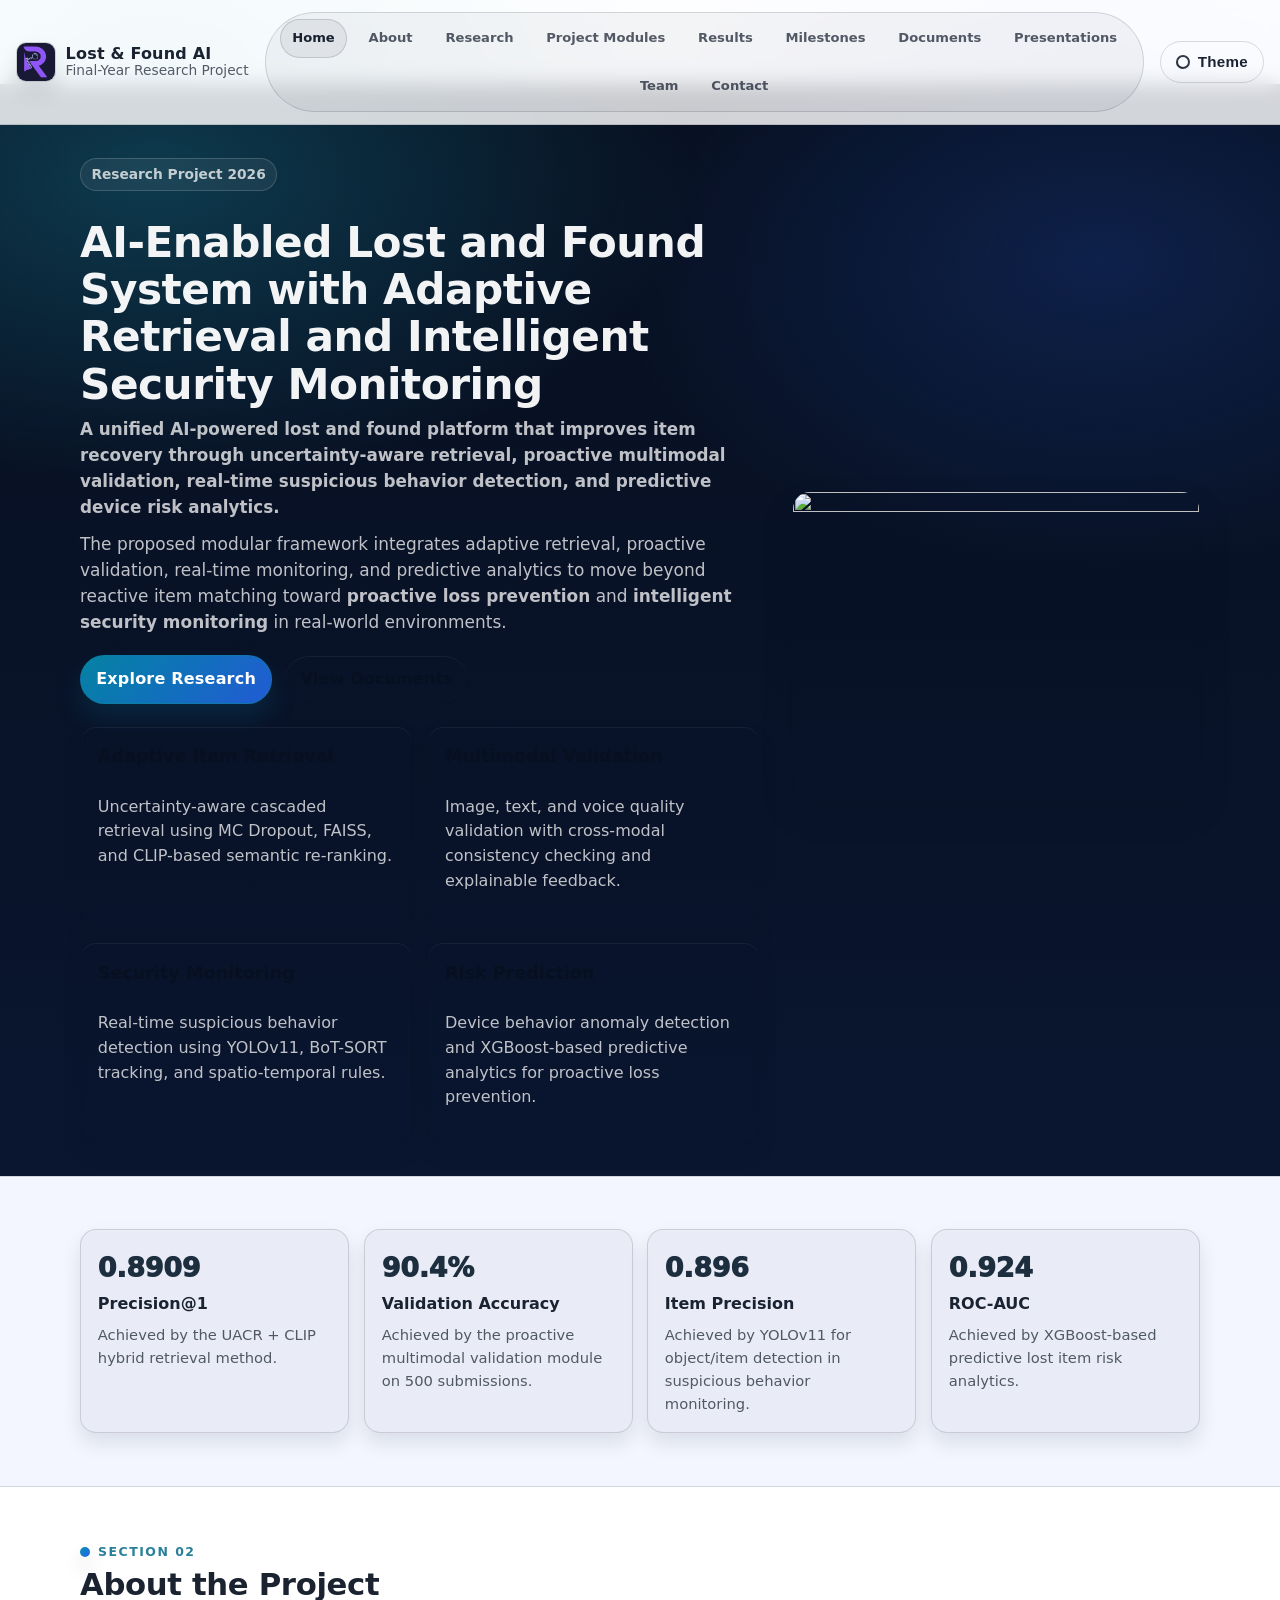
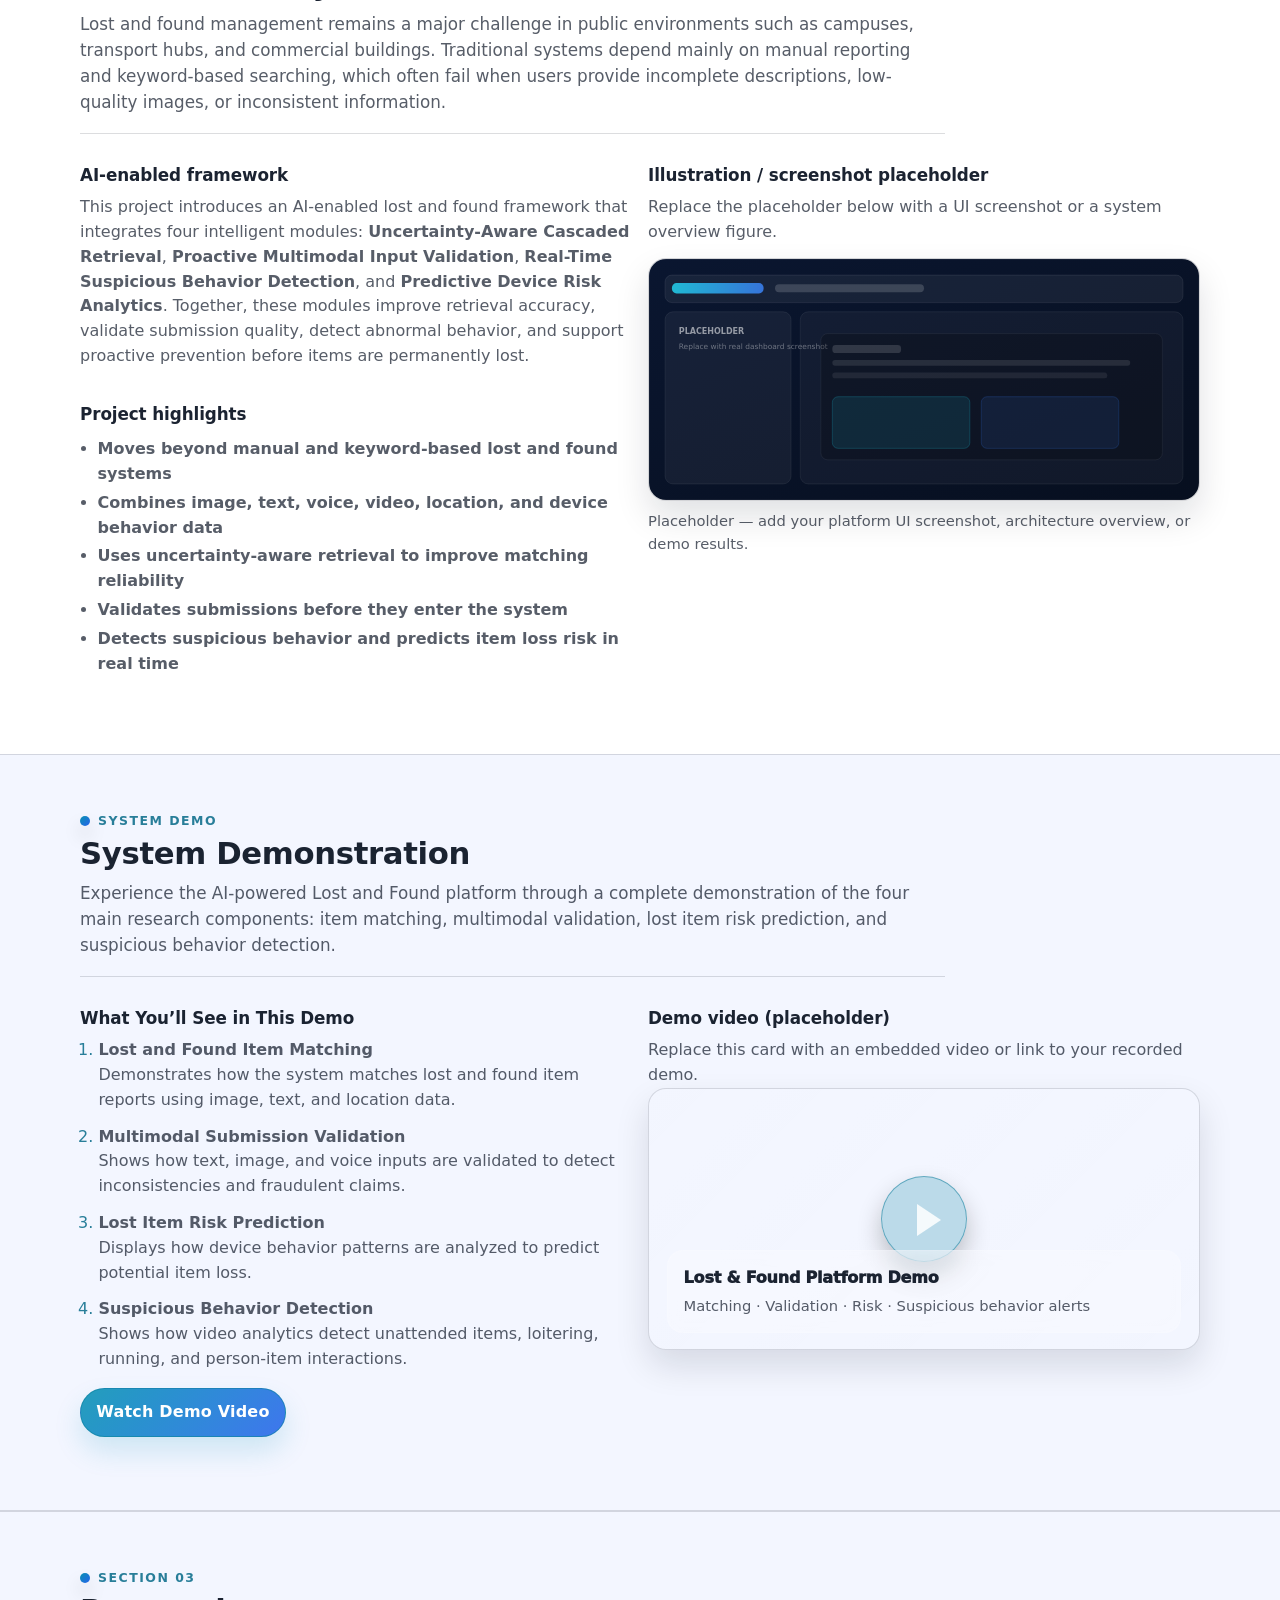
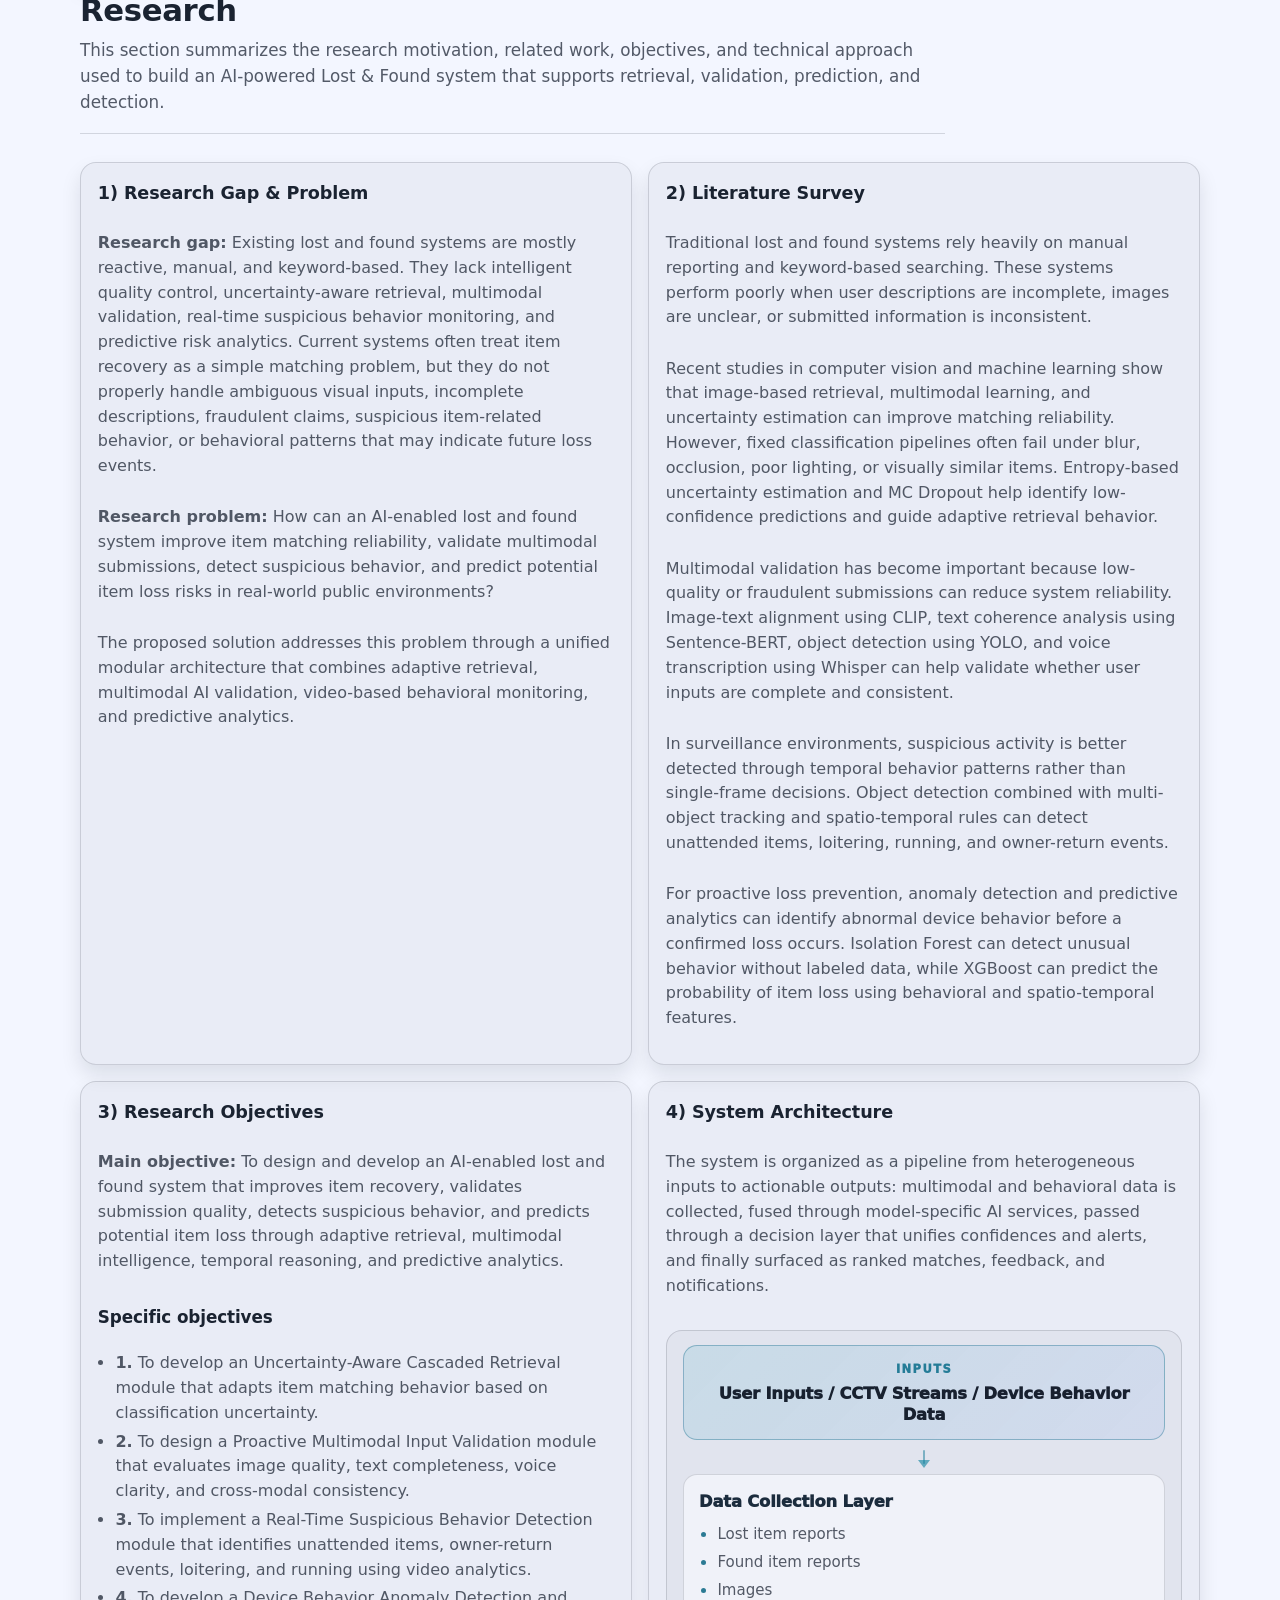
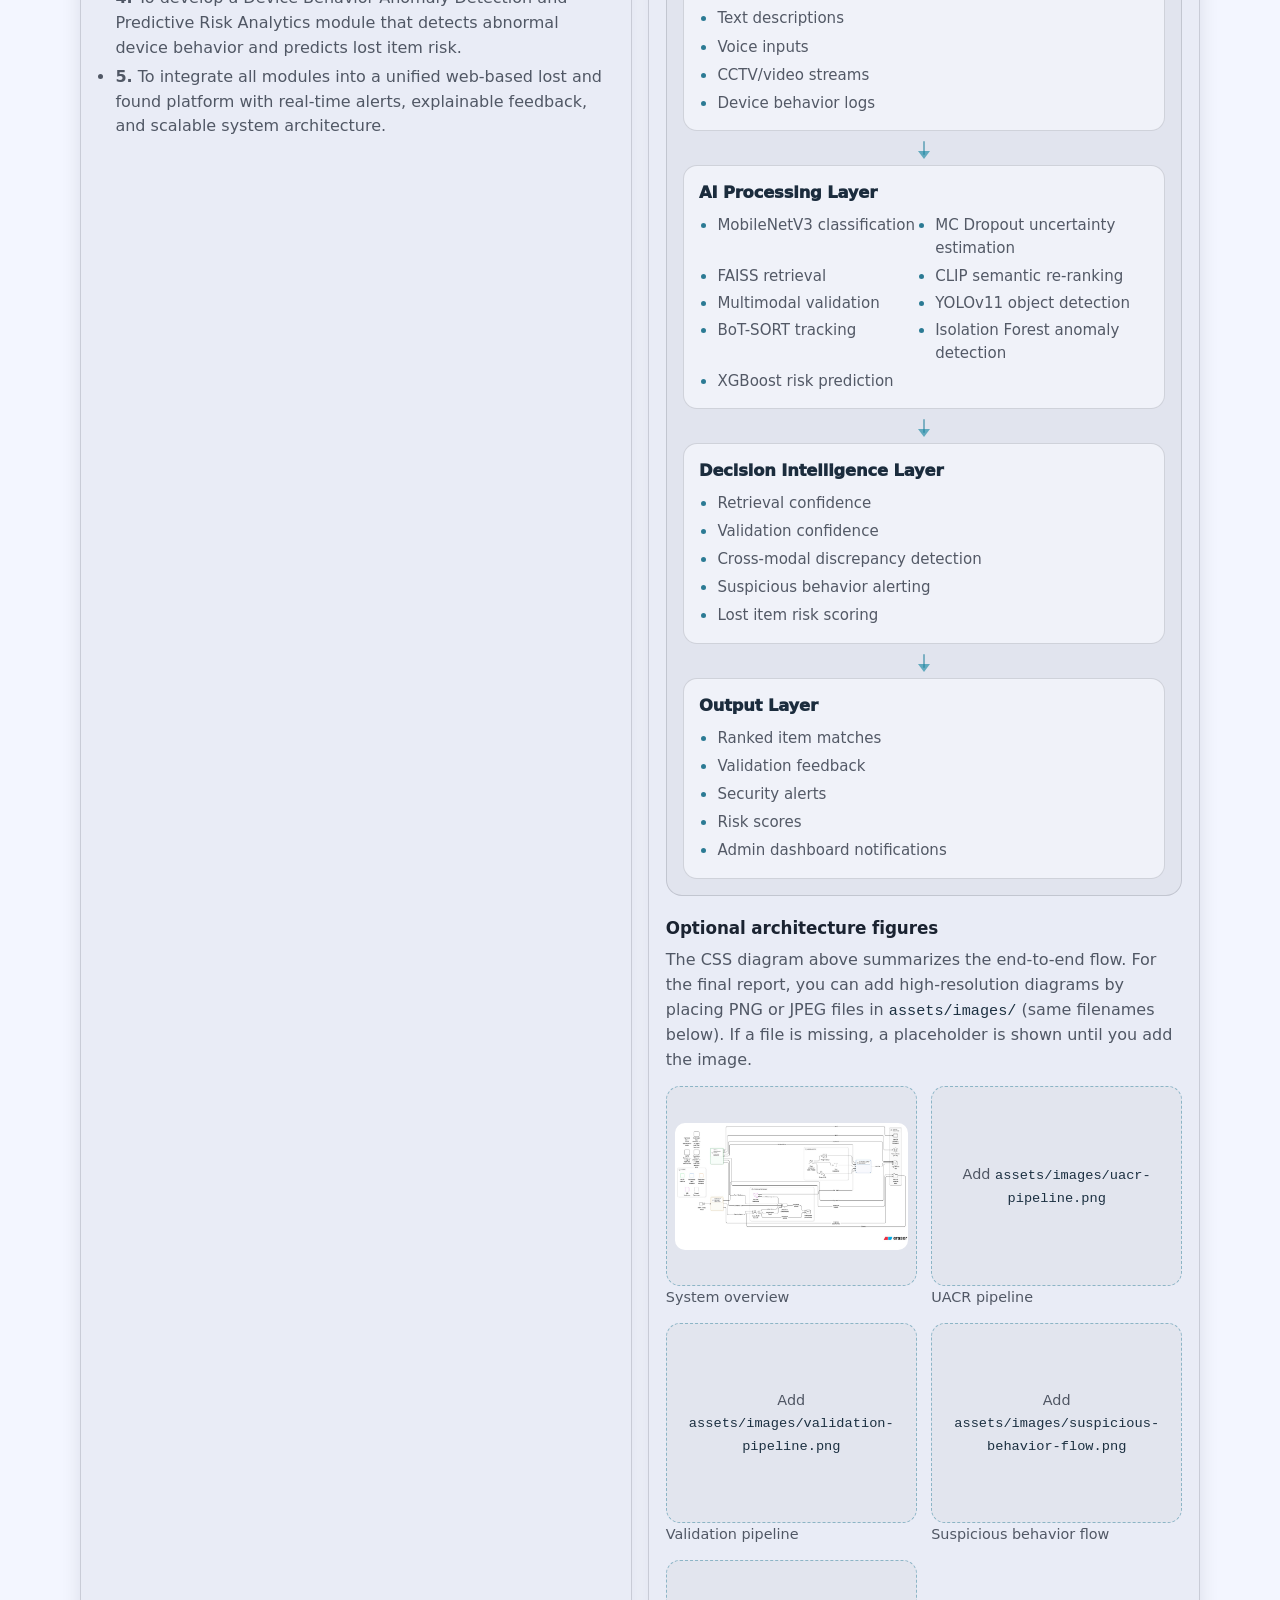
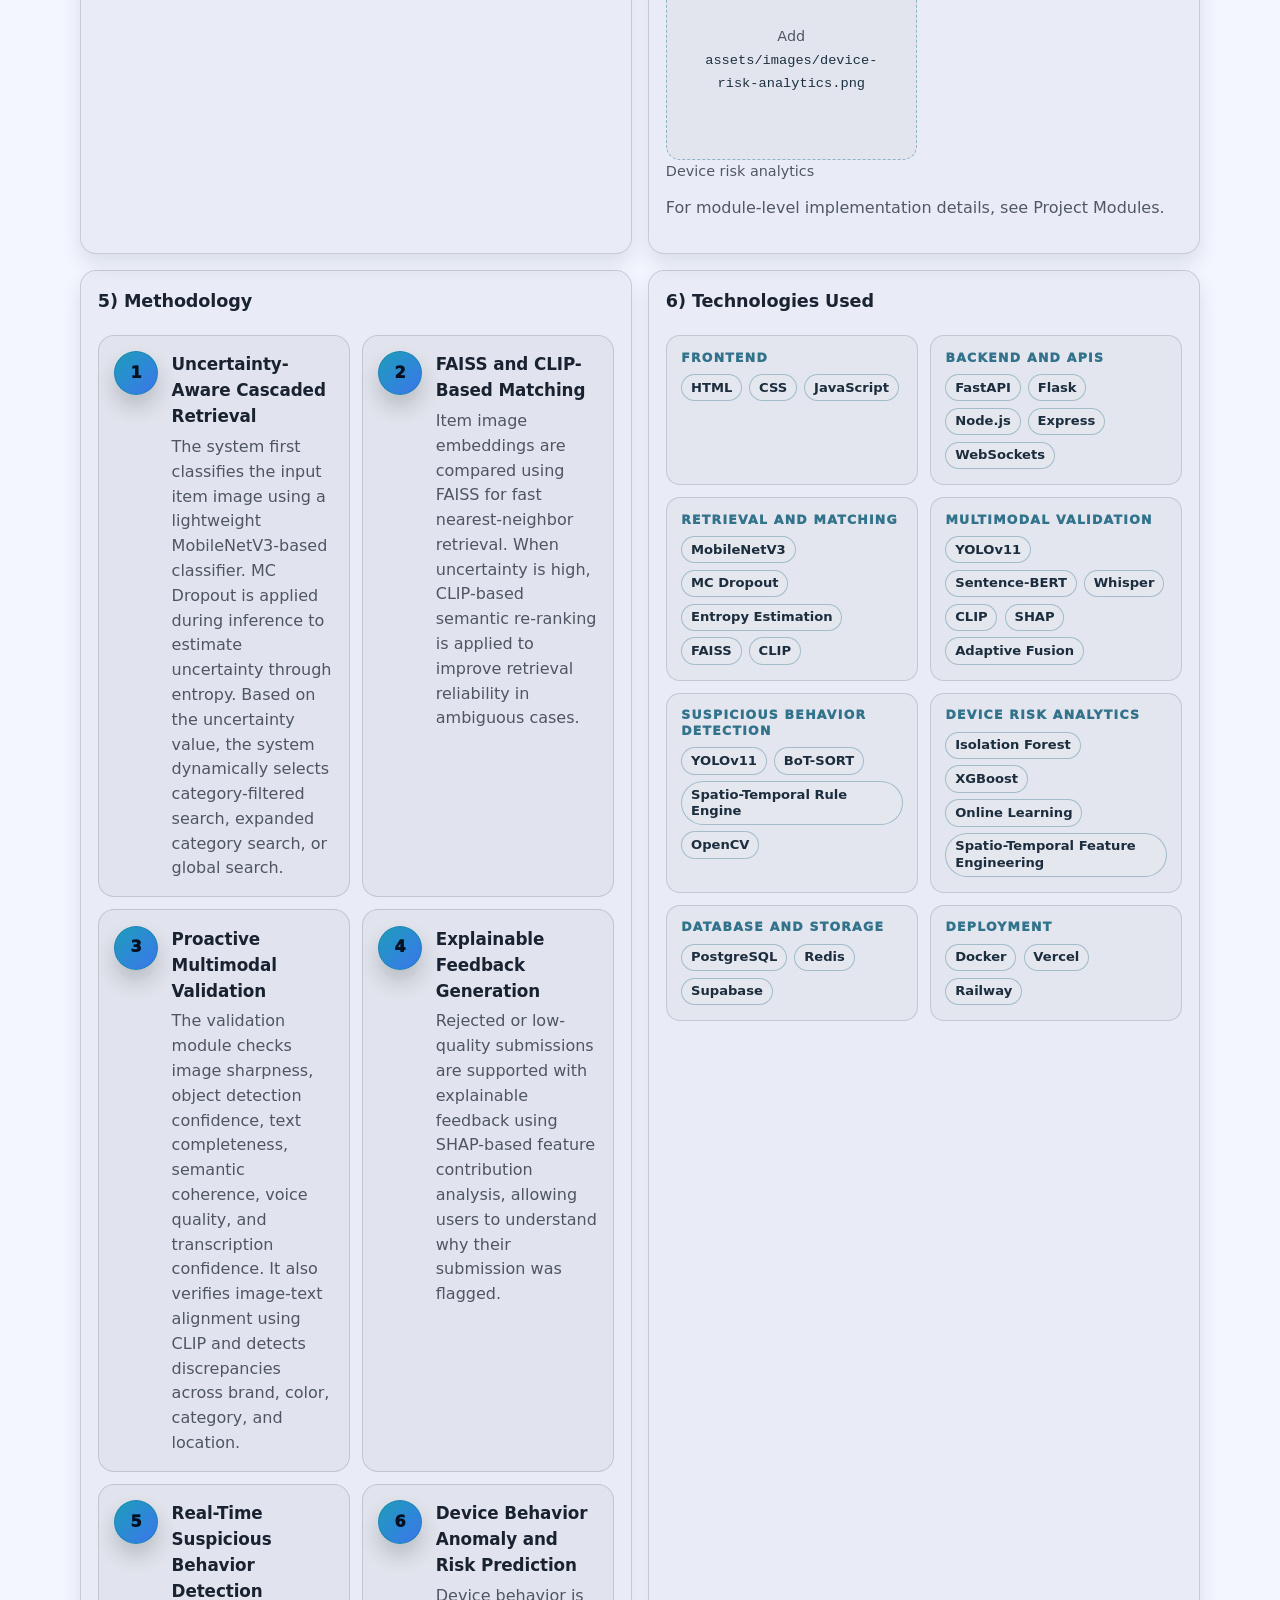
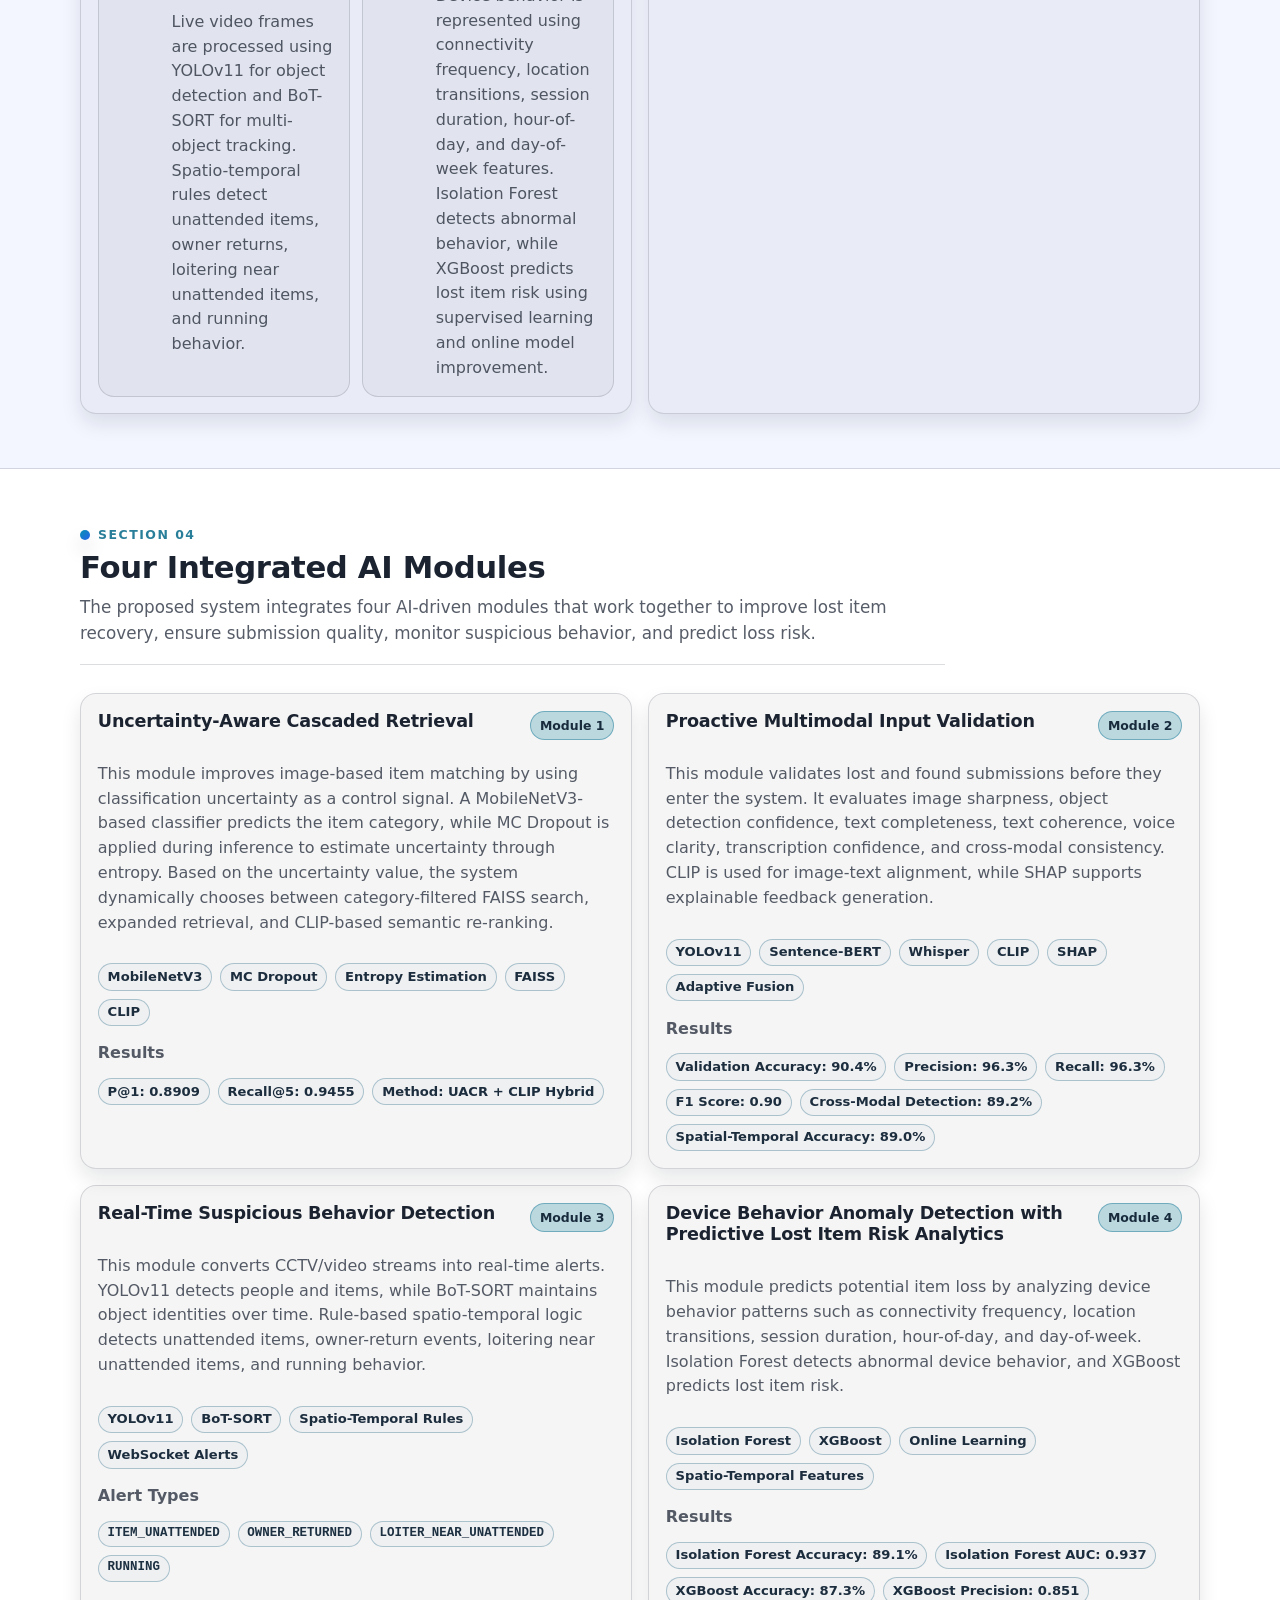
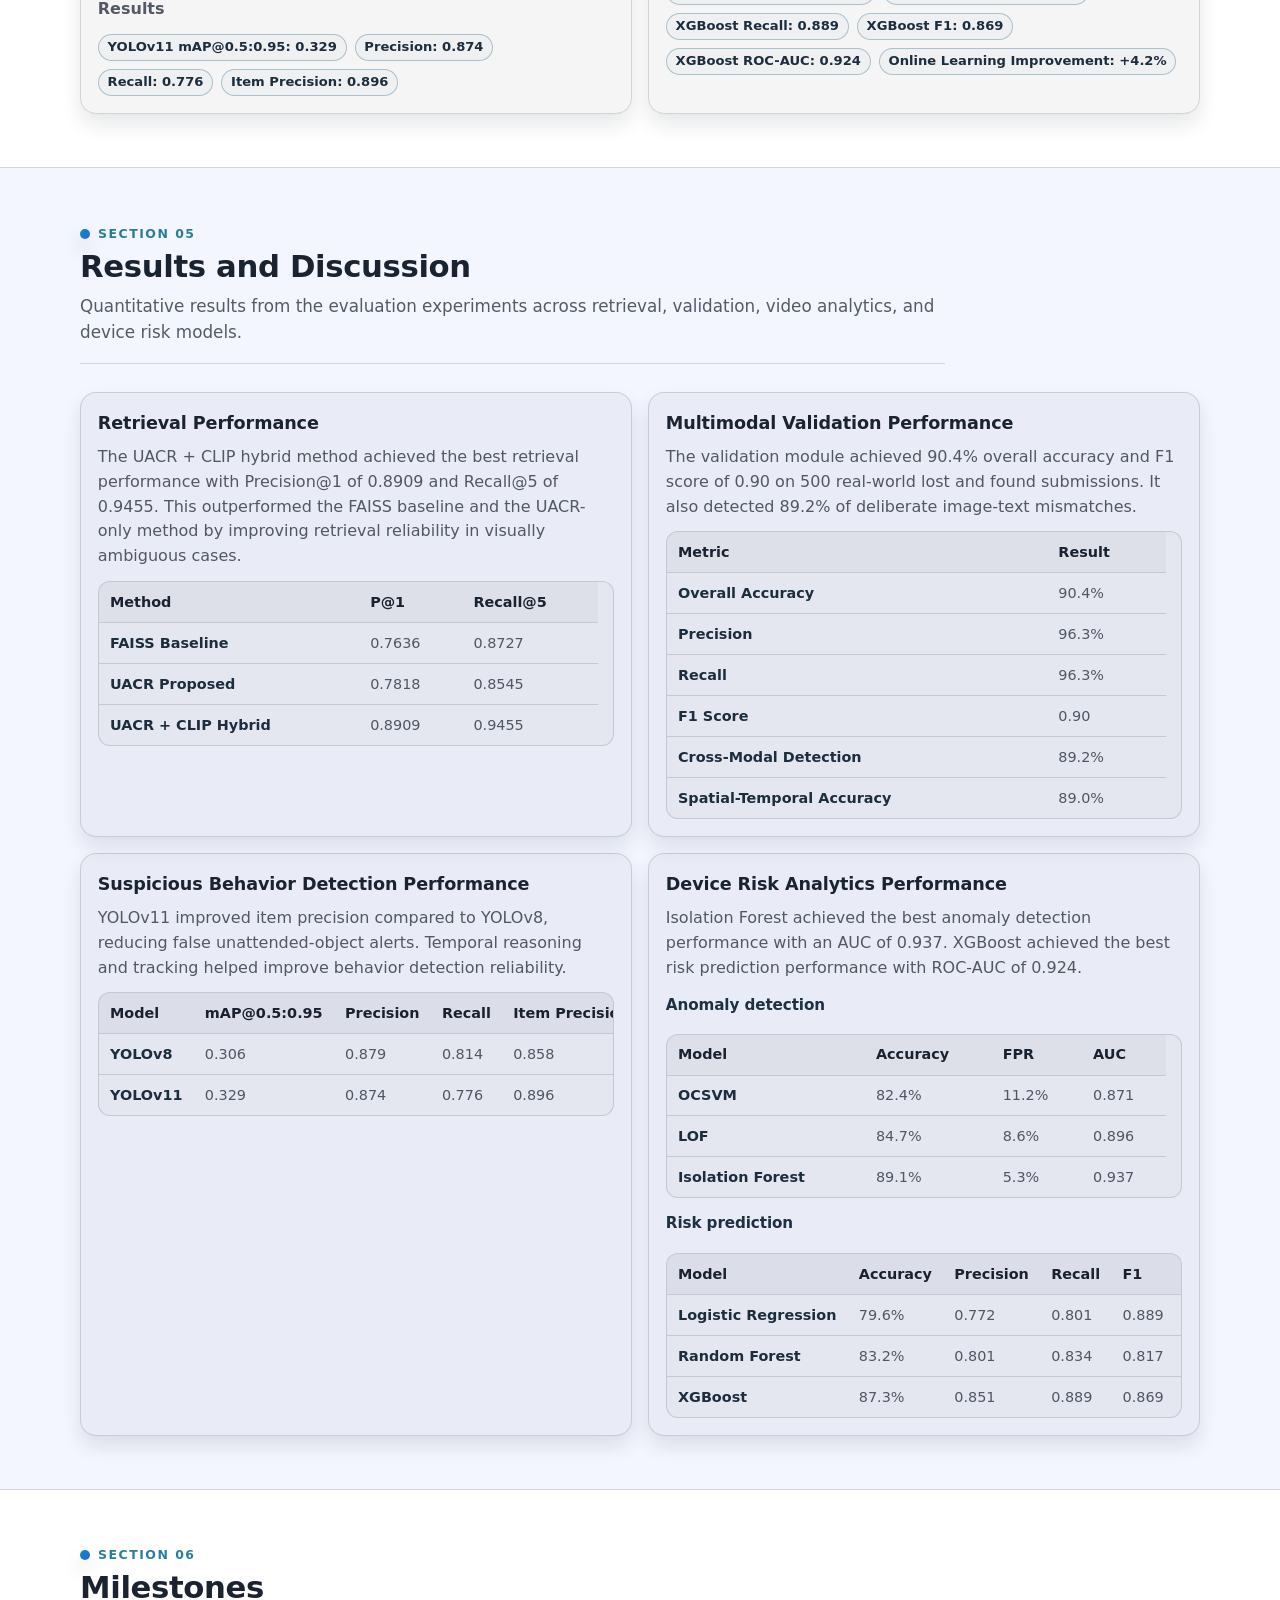
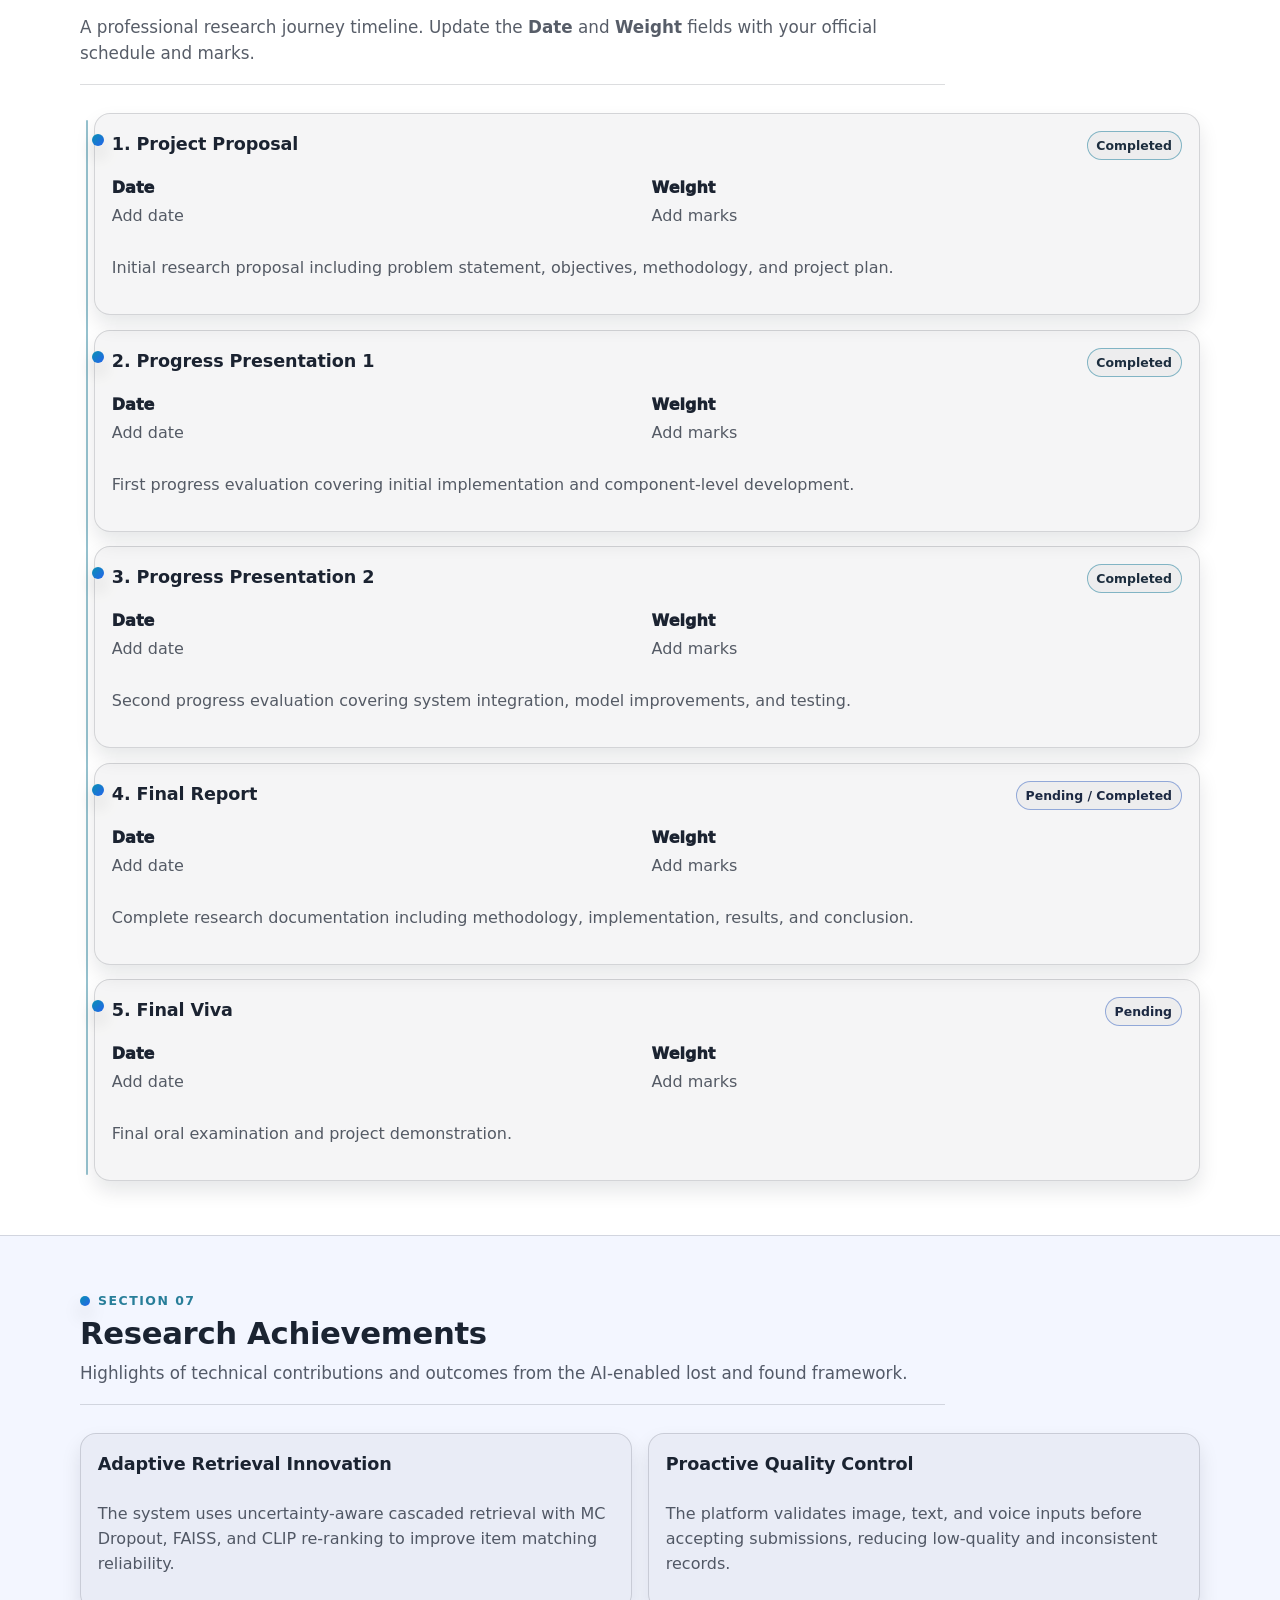
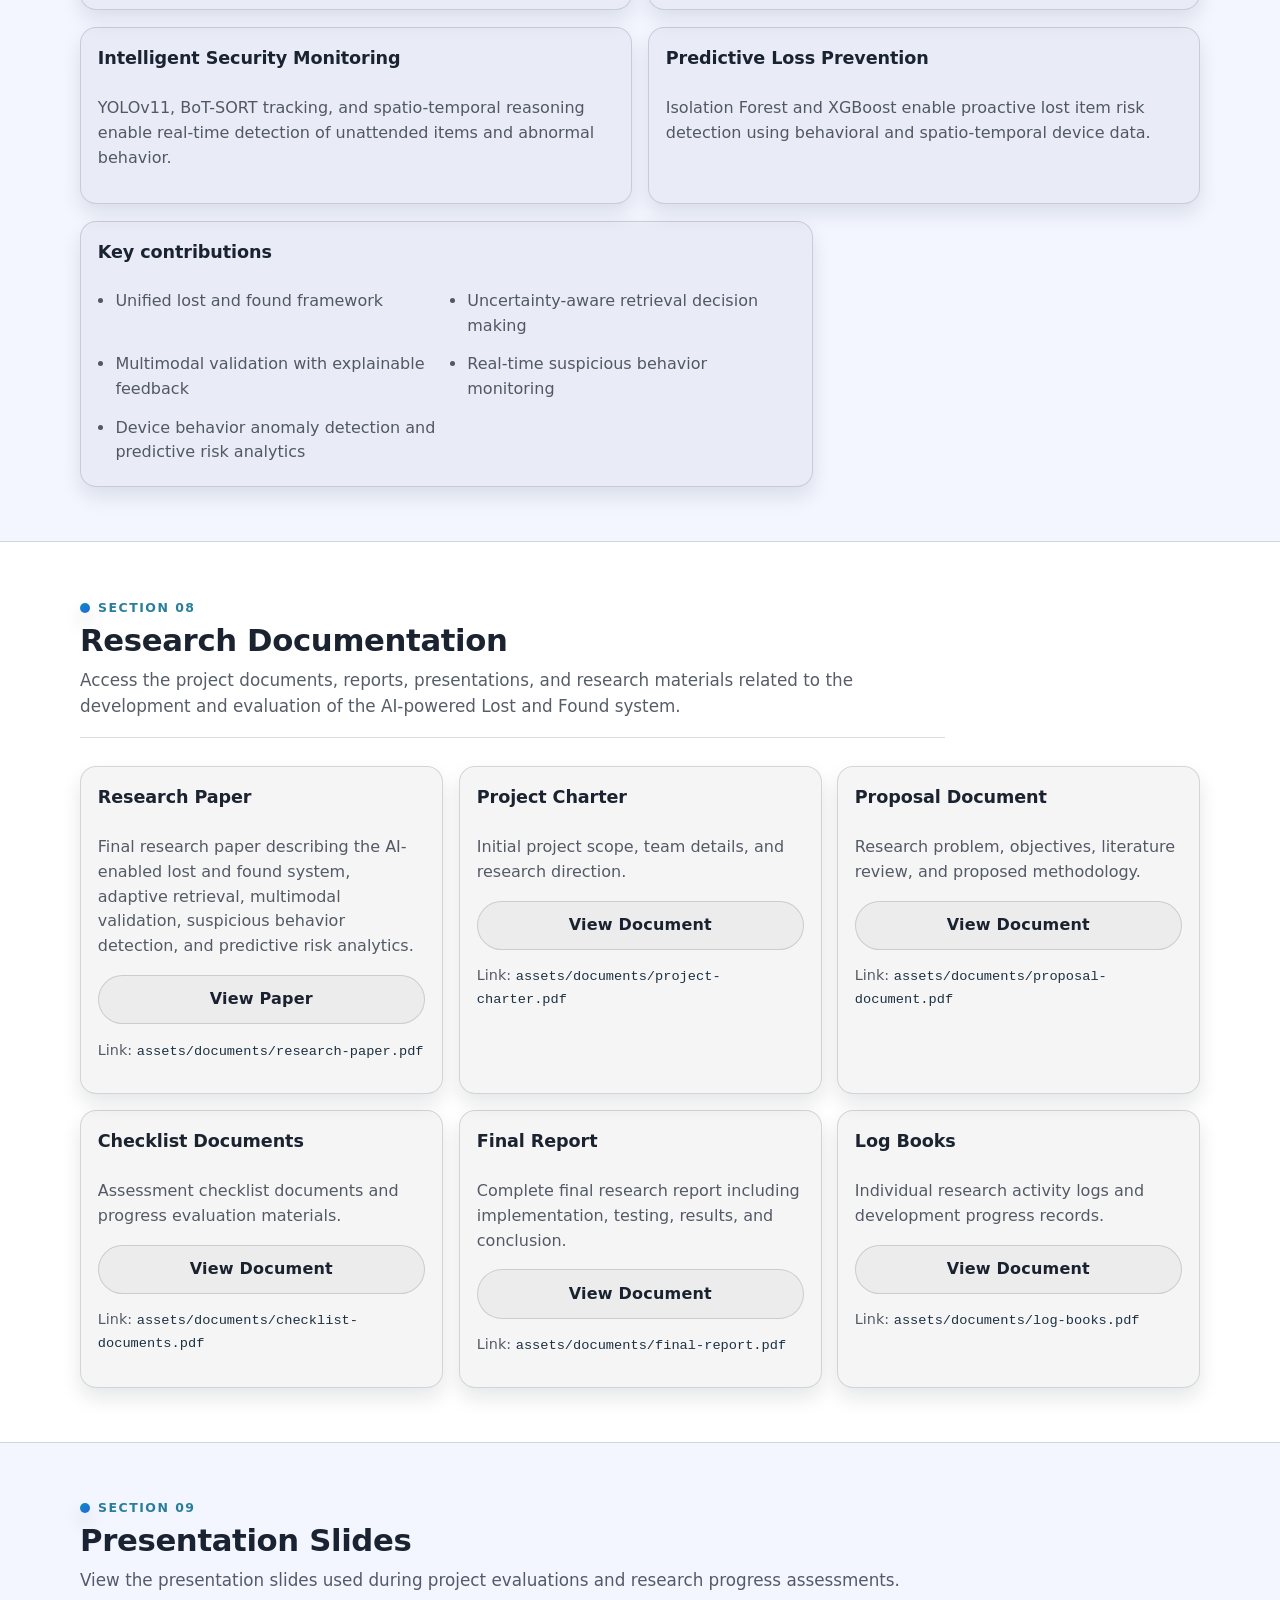
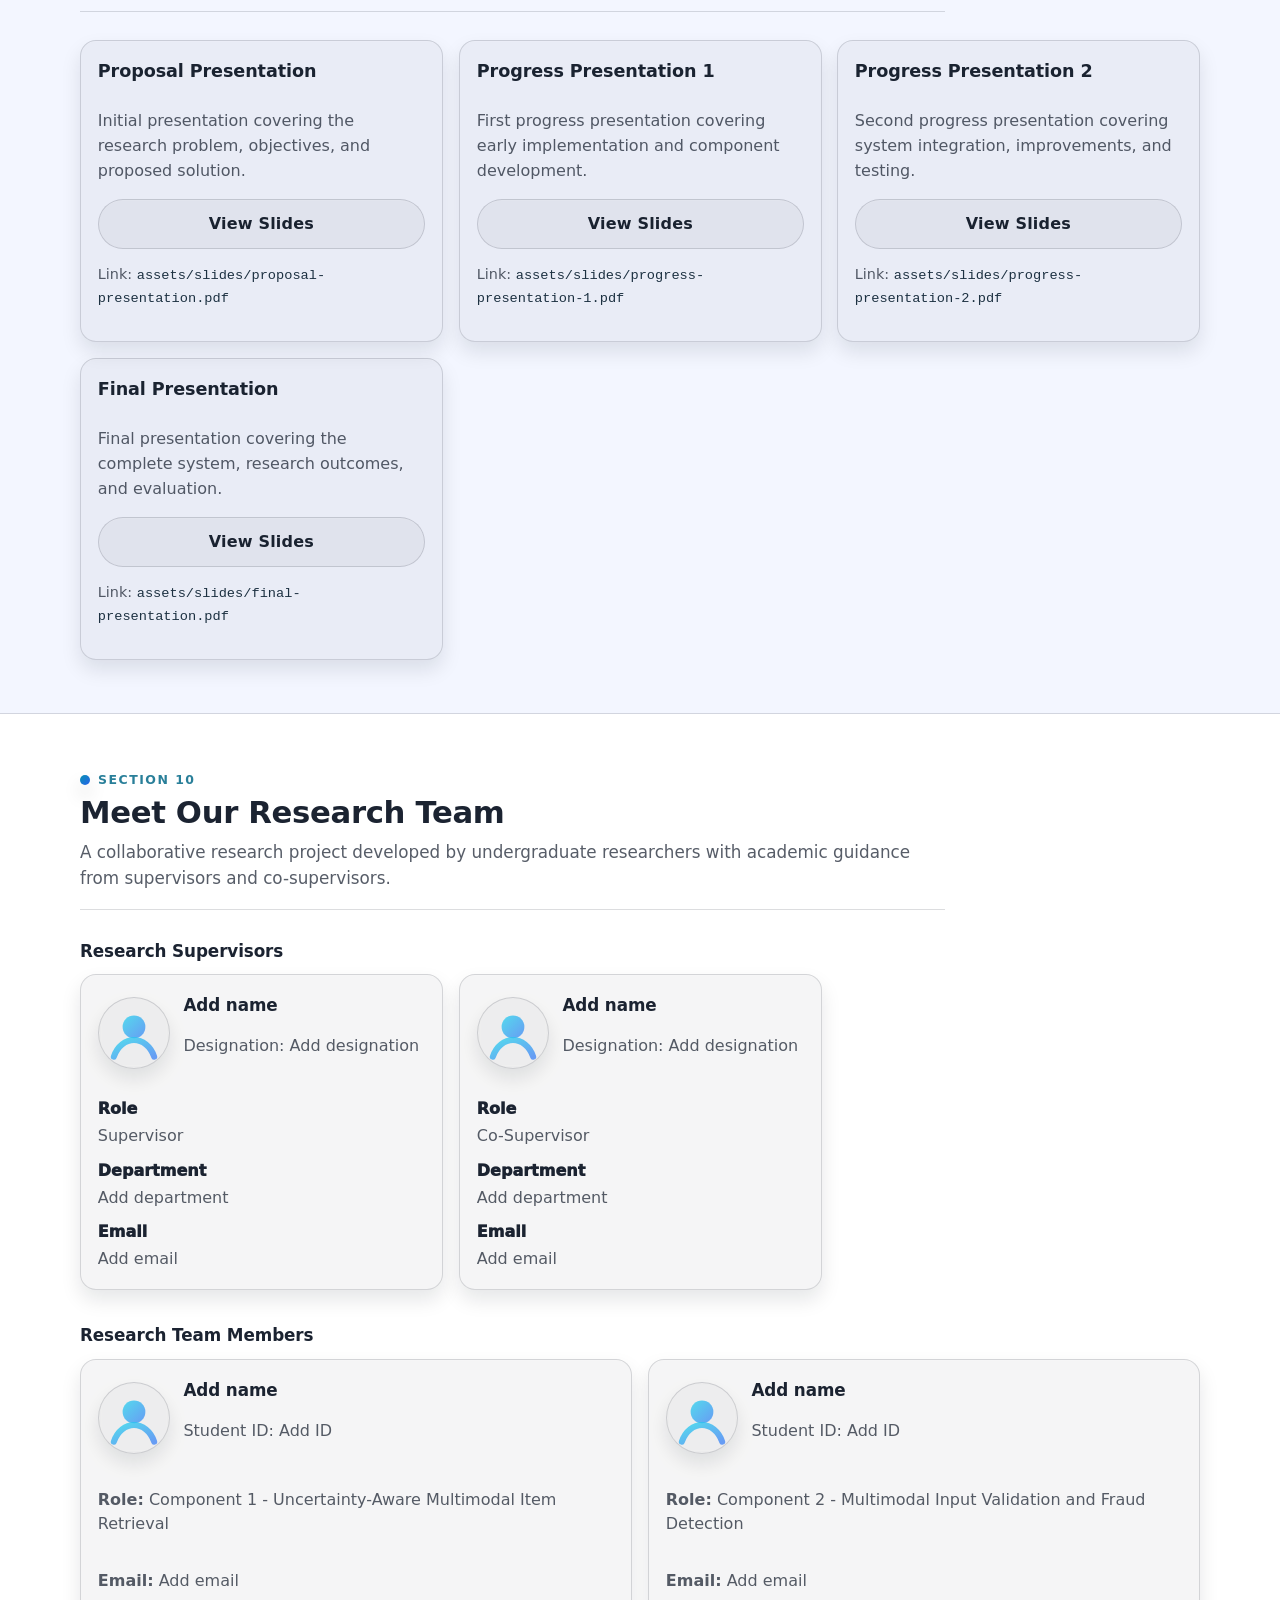
==== commit cbd45e8b: "Use Overall-Architecture-Diagram.jpeg for system overview figure Made-with: Cursor" ====
--- a/index.html
+++ b/index.html
@@ -14,7 +14,7 @@
   <body>
     <a class="skip-link" href="#main">Skip to content</a>
 
-    <header class="site-header" role="banner">
+    <header class="site-header" id="site-header" role="banner">
       <div class="container header-inner">
         <a class="brand" href="#home" aria-label="Home">
           <img
@@ -323,7 +323,7 @@
               <div
                 class="arch-pipeline"
                 role="region"
-                aria-label="Layered system architecture. CSS diagram; add PNGs under assets/images/ for detailed figures below."
+                aria-label="Layered system architecture. CSS diagram; optional PNG or JPEG figures under assets/images/ below."
               >
                 <div class="arch-pipeline-ingress">
                   <p class="arch-pipeline-kicker">Inputs</p>
@@ -392,23 +392,23 @@
               <div class="arch-optional-figures" aria-label="Optional architecture diagram images">
                 <h4 class="doc-h3 arch-optional-figures-h">Optional architecture figures</h4>
                 <p class="muted arch-optional-lead">
-                  The CSS diagram above summarizes the end-to-end flow. For the final report, you can add high-resolution diagrams by placing PNG files in
-                  <code>assets/images/</code> (same filenames below). If a file is missing, a placeholder is shown until you add the image.
+                  The CSS diagram above summarizes the end-to-end flow. For the final report, you can add high-resolution diagrams by placing PNG or JPEG
+                  files in <code>assets/images/</code> (same filenames below). If a file is missing, a placeholder is shown until you add the image.
                 </p>
                 <div class="arch-optional-grid">
                   <figure class="arch-optional-figure">
                     <div class="arch-optional-frame">
                       <img
                         class="arch-optional-img"
-                        src="assets/images/system-architecture.png"
+                        src="assets/images/Overall-Architecture-Diagram.jpeg"
                         width="800"
                         height="450"
-                        alt="End-to-end system architecture diagram"
+                        alt="End-to-end system architecture diagram: users, multimodal validation, UACR retrieval, CCTV suspicious behavior detection, IVR, and shared data stores"
                         loading="lazy"
                         decoding="async"
                       />
                       <div class="arch-optional-fallback" hidden>
-                        <p class="muted small">Add <code>assets/images/system-architecture.png</code></p>
+                        <p class="muted small">Add <code>assets/images/Overall-Architecture-Diagram.jpeg</code></p>
                       </div>
                     </div>
                     <figcaption class="muted small">System overview</figcaption>
@@ -1343,27 +1343,62 @@
 
             <article class="card reveal">
               <h3 class="doc-h3">Contact Form</h3>
-              <form action="#" method="post">
-                <div class="kv">
-                  <div>
-                    <label for="name"><strong>Name</strong></label>
-                    <div><input id="name" class="form-control" name="name" type="text" autocomplete="name" required /></div>
-                  </div>
-                  <div>
-                    <label for="email"><strong>Email</strong></label>
-                    <div><input id="email" class="form-control" name="email" type="email" autocomplete="email" required /></div>
-                  </div>
-                  <div>
-                    <label for="subject"><strong>Subject</strong></label>
-                    <div><input id="subject" class="form-control" name="subject" type="text" autocomplete="off" required /></div>
-                  </div>
-                  <div>
-                    <label for="message"><strong>Message</strong></label>
-                    <div><textarea id="message" class="form-control" name="message" rows="5" required></textarea></div>
-                  </div>
-                  <div>
+              <form class="contact-form" action="#" method="post" novalidate>
+                <div class="form-stack">
+                  <div class="form-field">
+                    <label class="form-label" for="name">Name</label>
+                    <input
+                      id="name"
+                      class="form-control"
+                      name="name"
+                      type="text"
+                      autocomplete="name"
+                      required
+                      aria-describedby="name-error"
+                    />
+                    <p id="name-error" class="form-field-error" role="alert" aria-live="polite"></p>
+                  </div>
+                  <div class="form-field">
+                    <label class="form-label" for="email">Email</label>
+                    <input
+                      id="email"
+                      class="form-control"
+                      name="email"
+                      type="email"
+                      autocomplete="email"
+                      required
+                      aria-describedby="email-error"
+                    />
+                    <p id="email-error" class="form-field-error" role="alert" aria-live="polite"></p>
+                  </div>
+                  <div class="form-field">
+                    <label class="form-label" for="subject">Subject</label>
+                    <input
+                      id="subject"
+                      class="form-control"
+                      name="subject"
+                      type="text"
+                      autocomplete="off"
+                      required
+                      aria-describedby="subject-error"
+                    />
+                    <p id="subject-error" class="form-field-error" role="alert" aria-live="polite"></p>
+                  </div>
+                  <div class="form-field">
+                    <label class="form-label" for="message">Message</label>
+                    <textarea
+                      id="message"
+                      class="form-control"
+                      name="message"
+                      rows="5"
+                      required
+                      aria-describedby="message-error"
+                    ></textarea>
+                    <p id="message-error" class="form-field-error" role="alert" aria-live="polite"></p>
+                  </div>
+                  <div class="form-actions">
                     <button class="btn btn-primary" type="submit">Send Message</button>
-                    <p class="muted form-help">Static website: this form shows a success message after validation (no backend submission).</p>
+                    <p class="muted form-help">This is a static demo: validation runs in the browser only (no server).</p>
                   </div>
                 </div>
               </form>
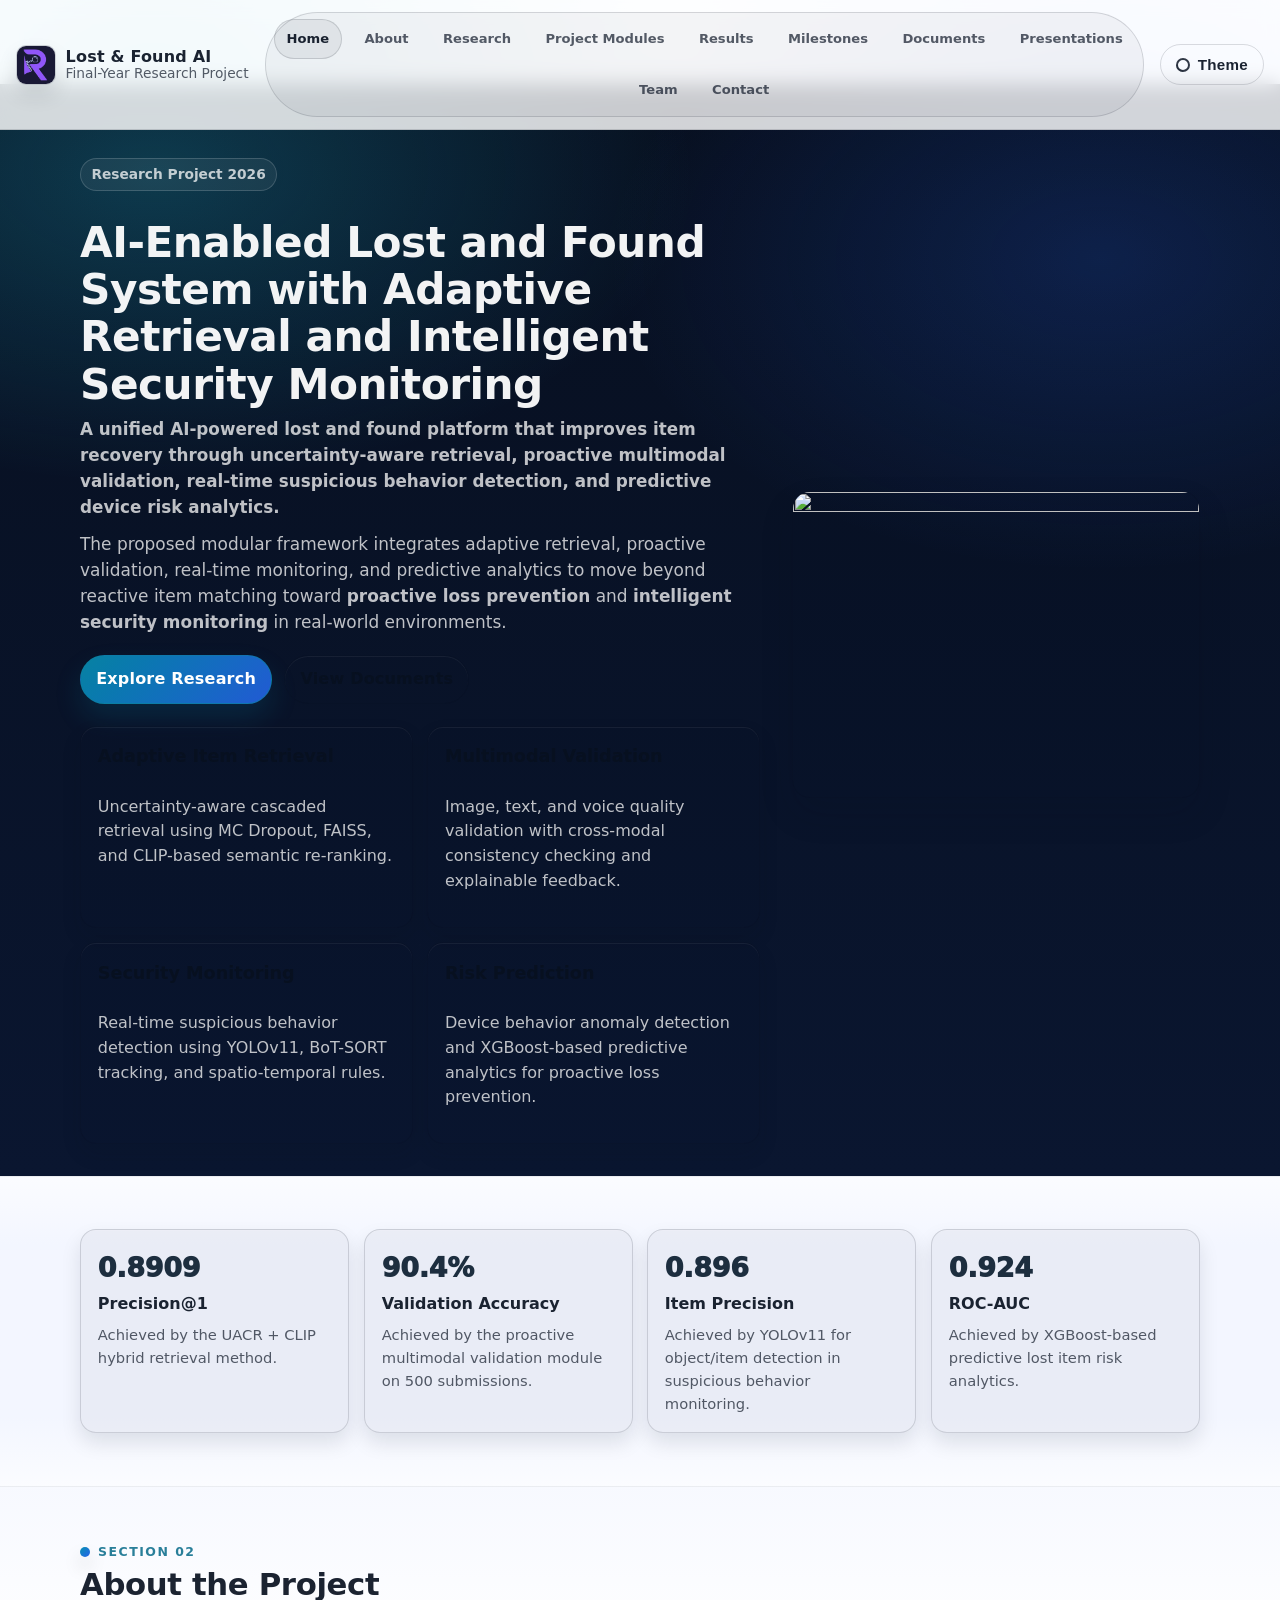
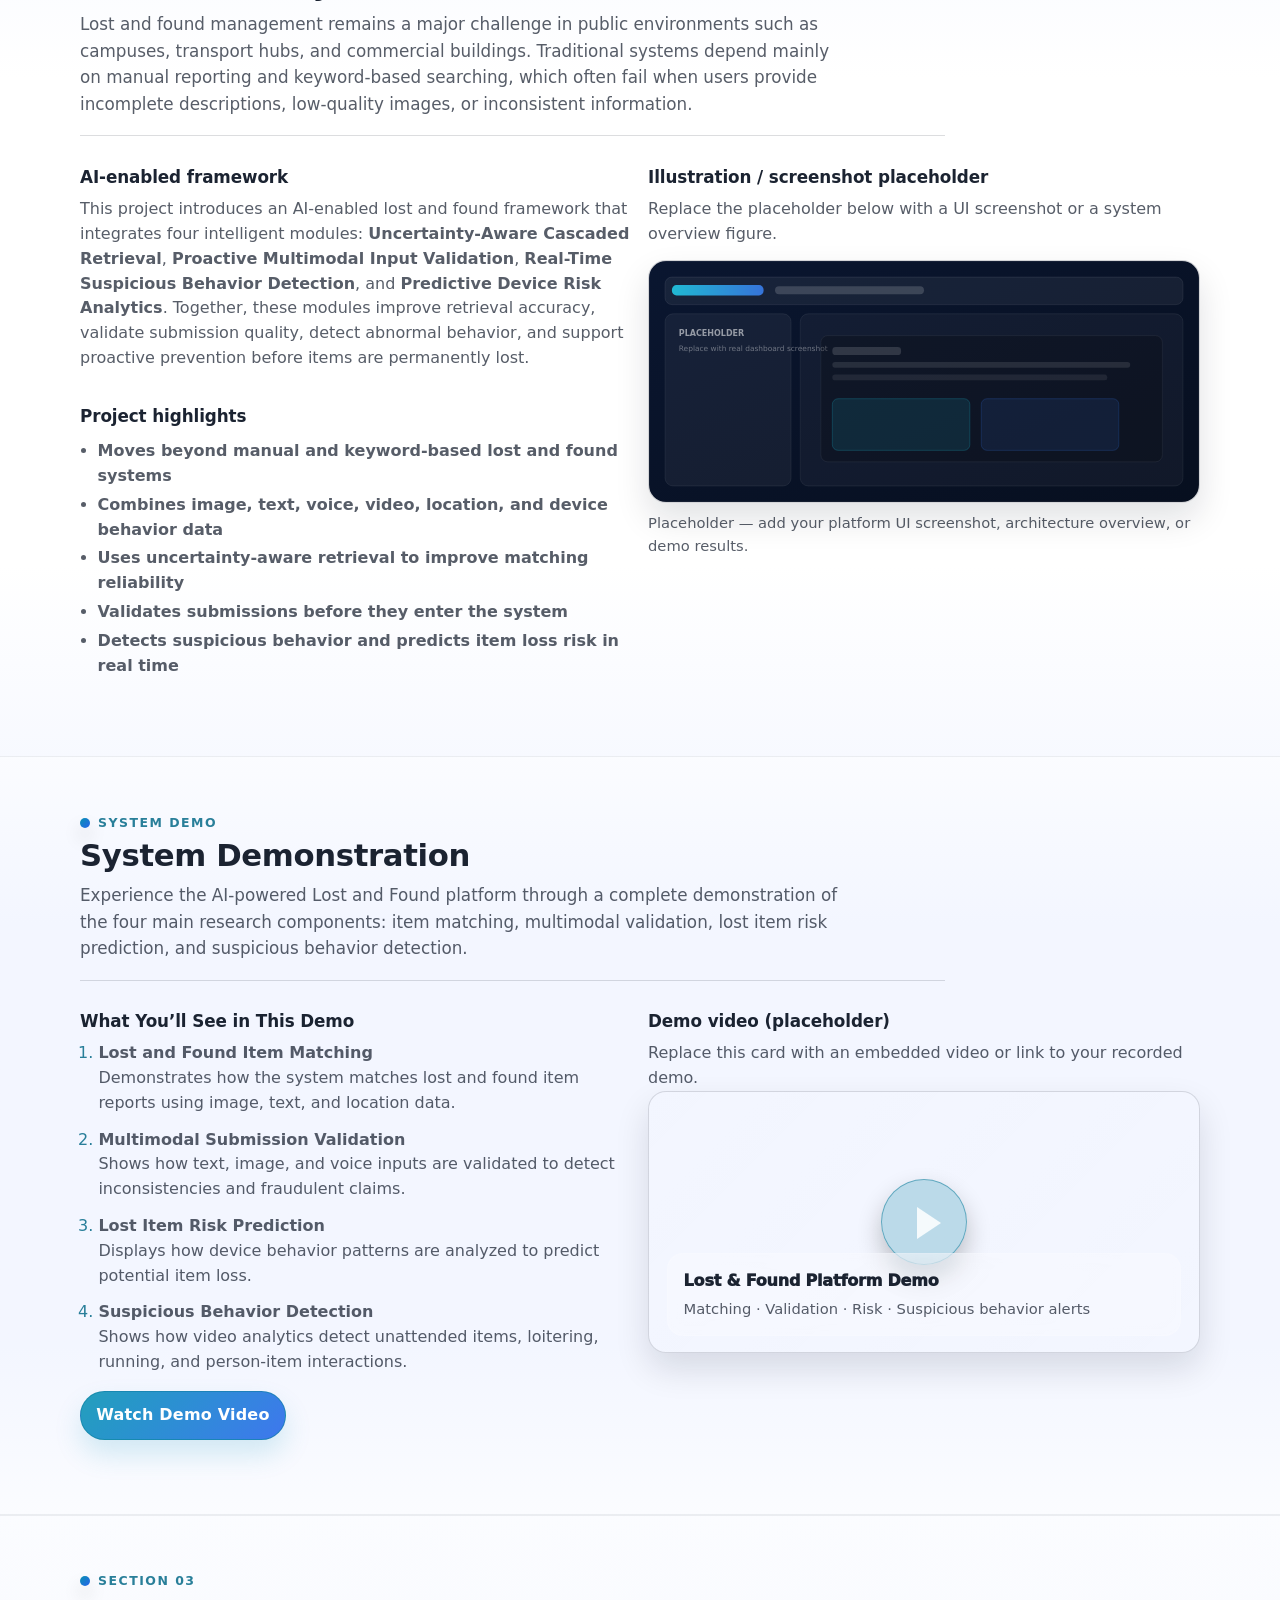
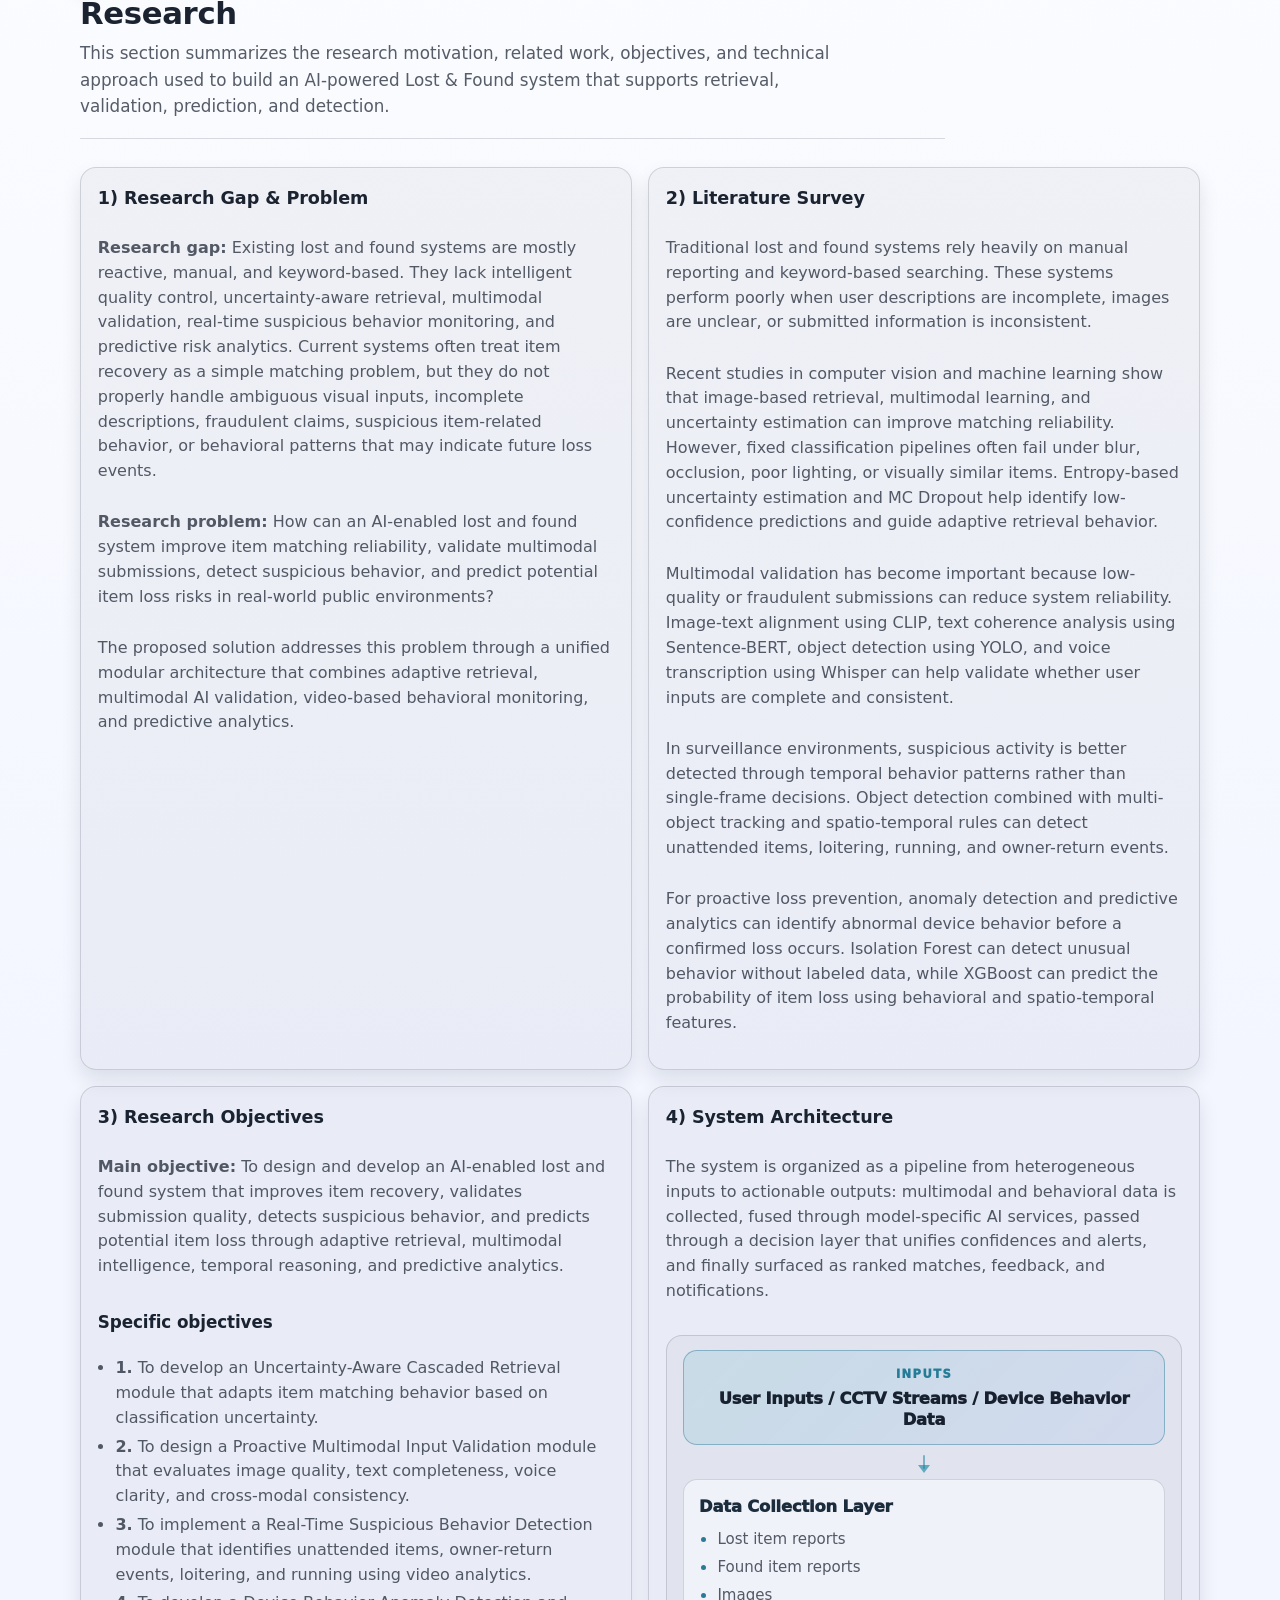
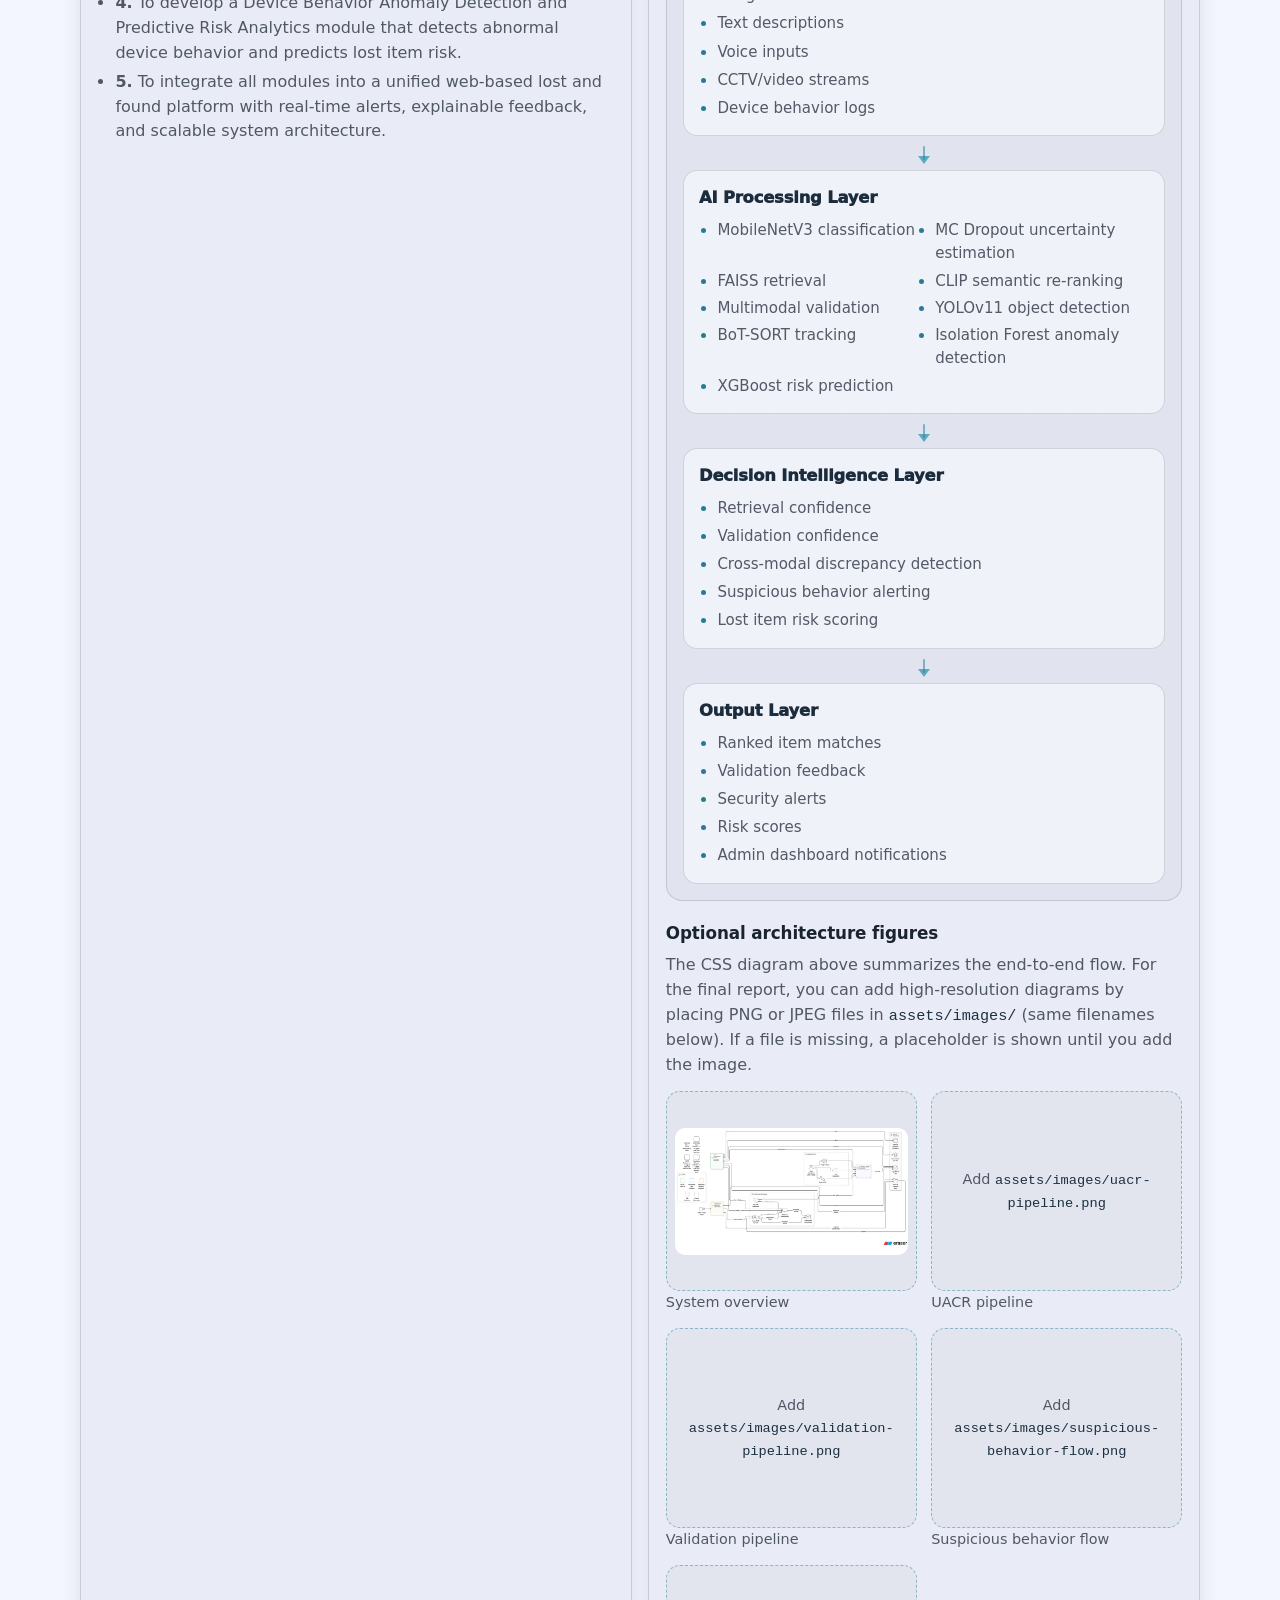
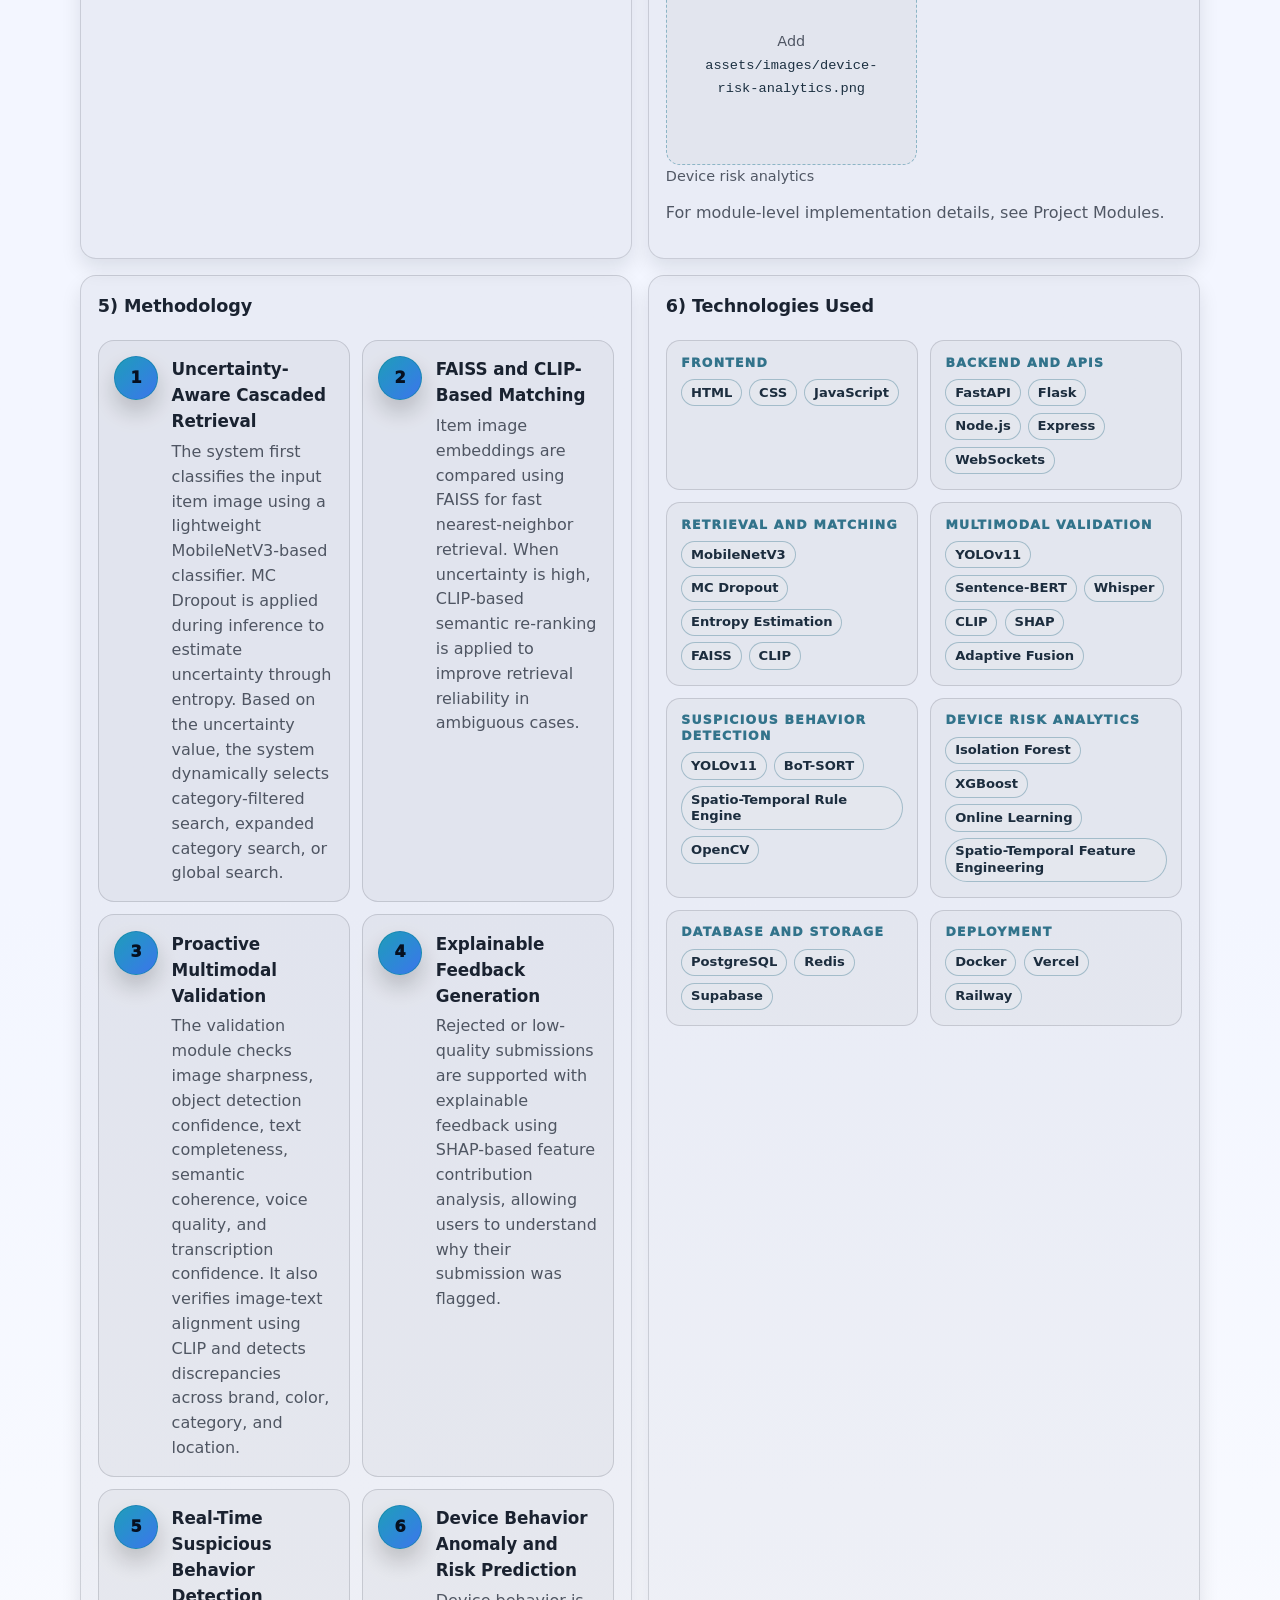
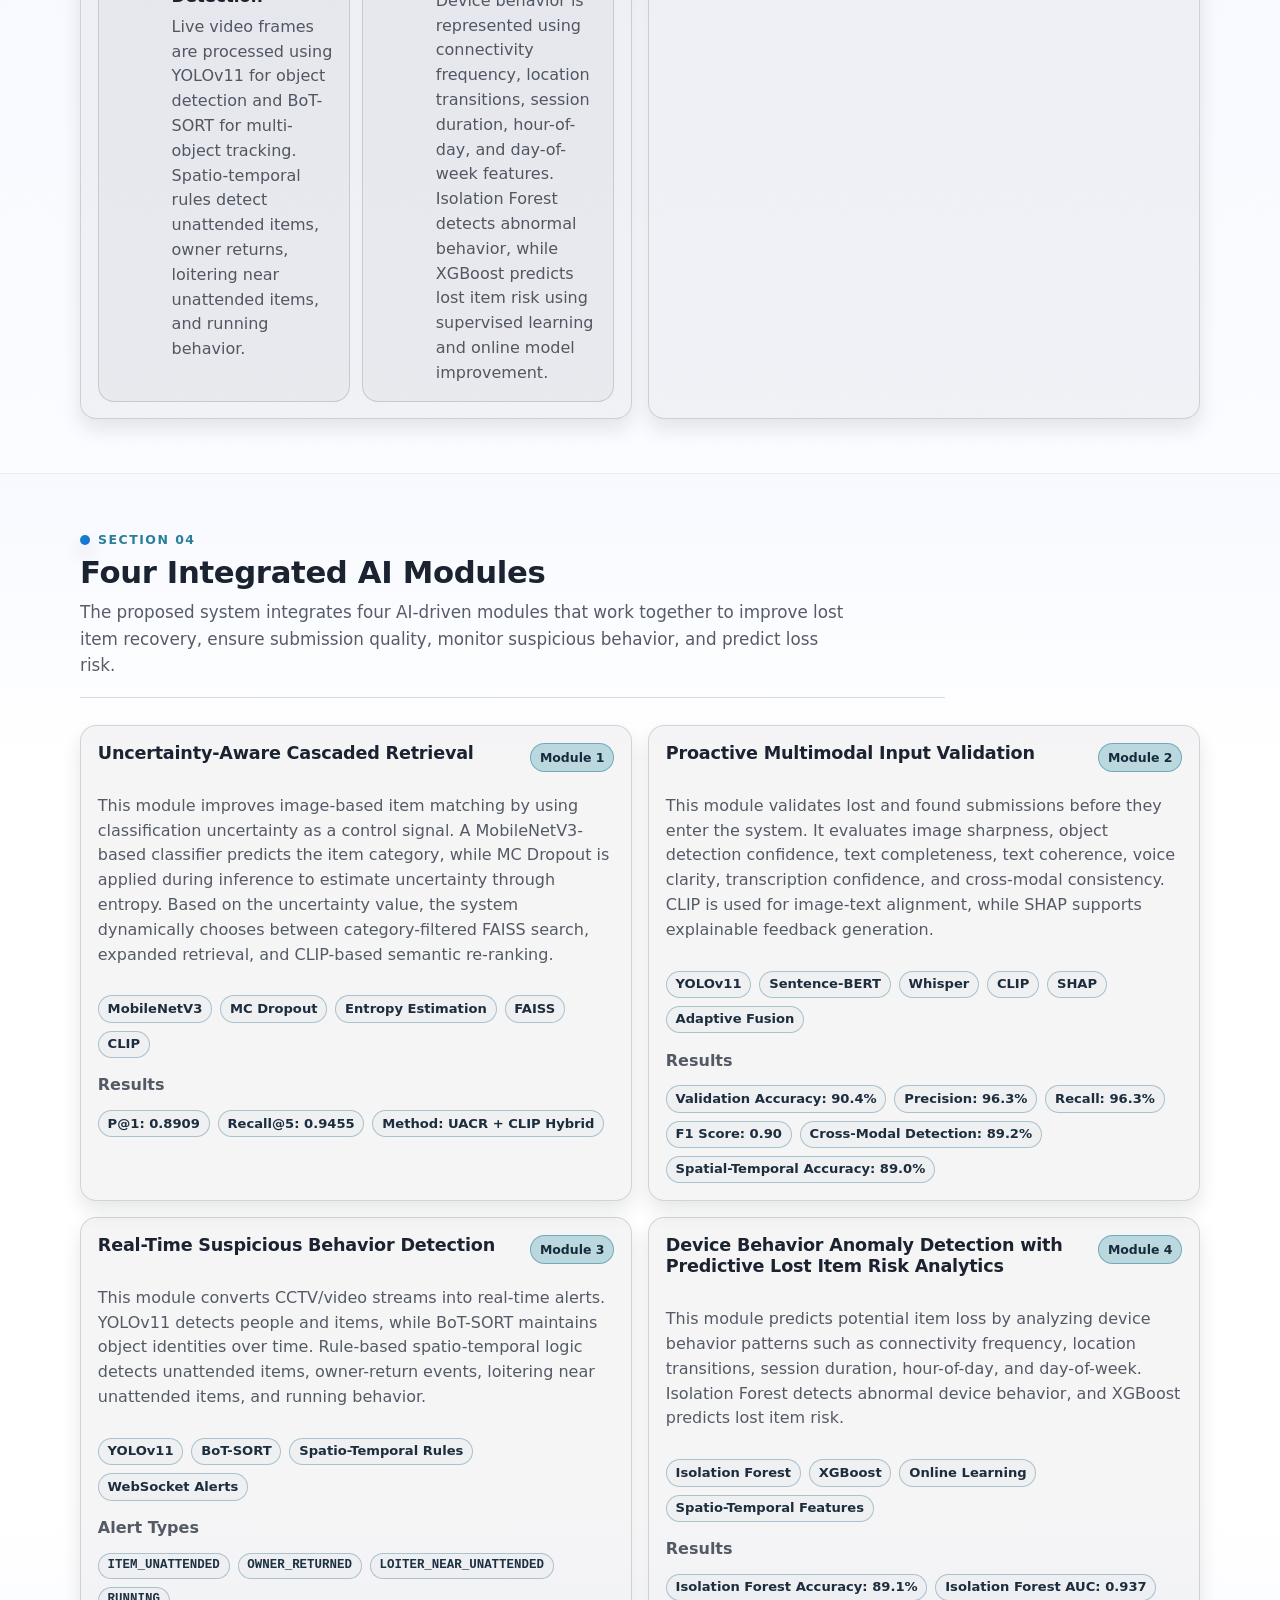
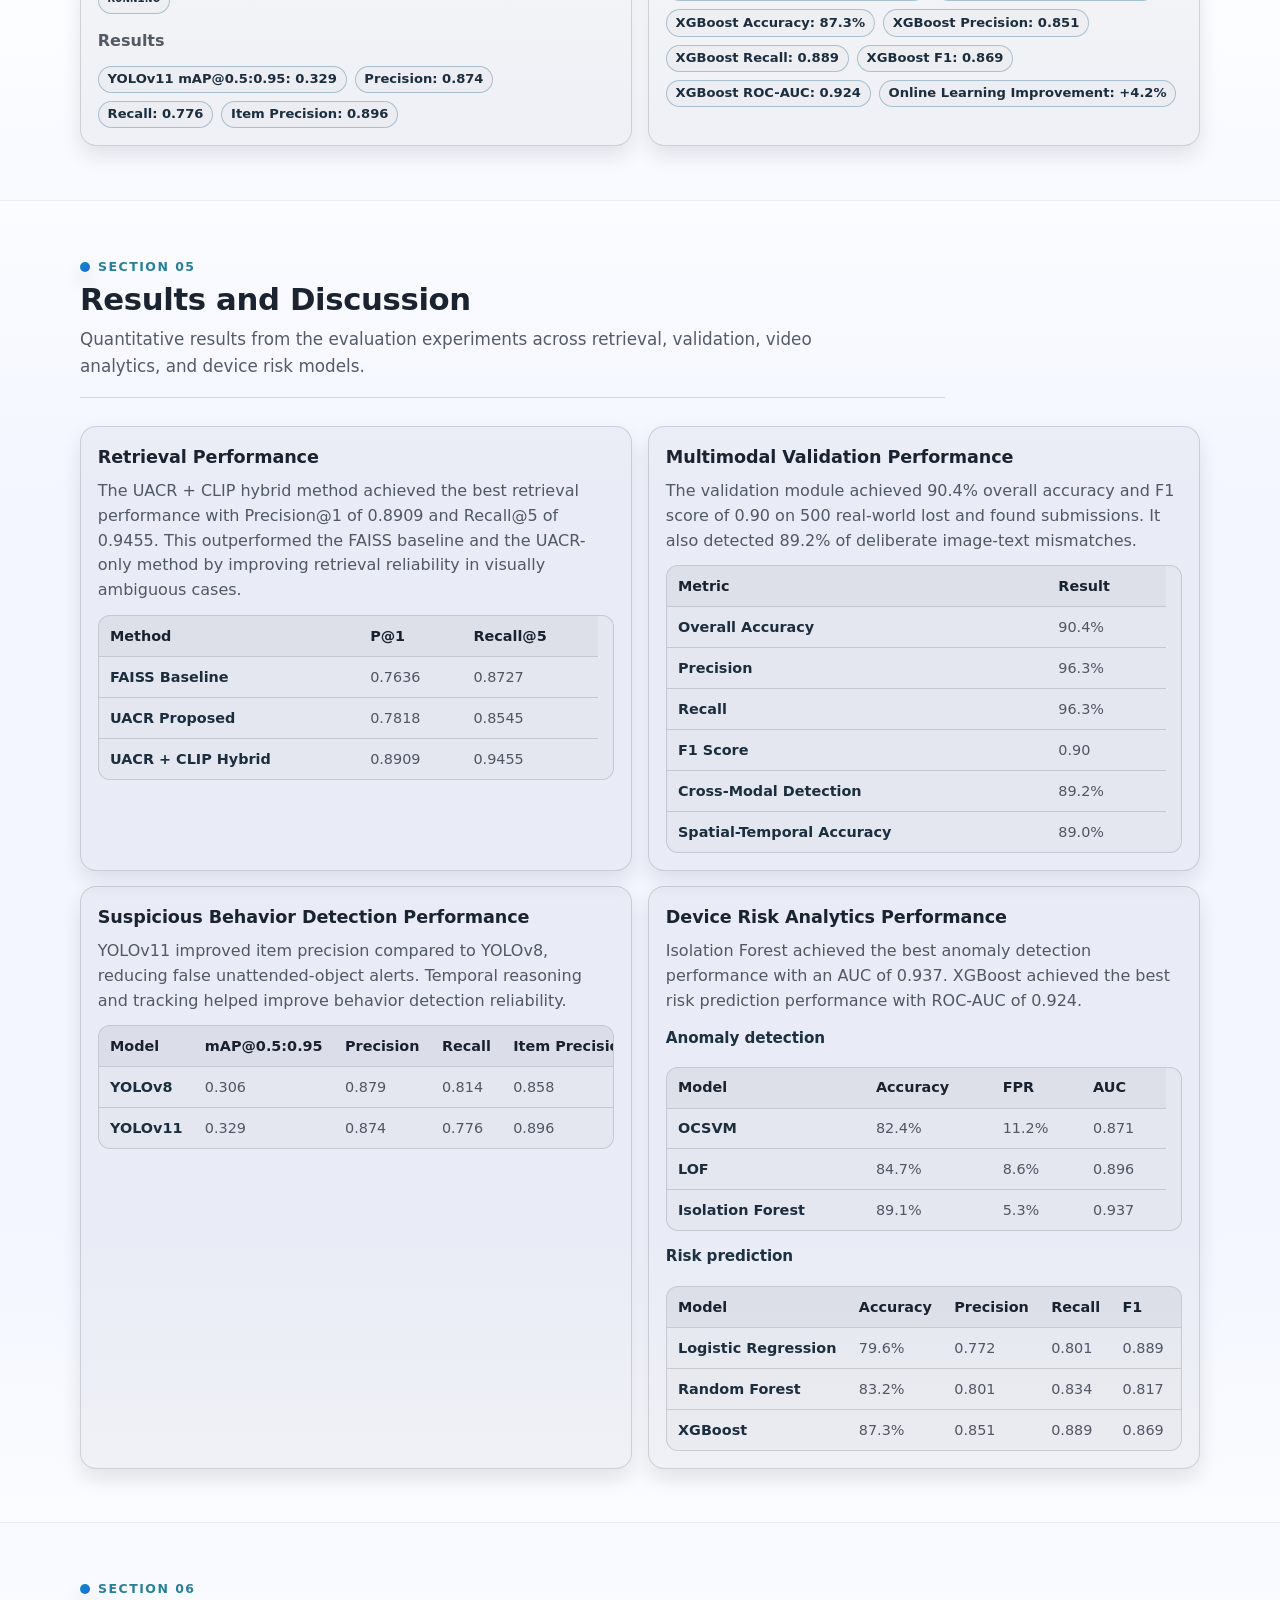
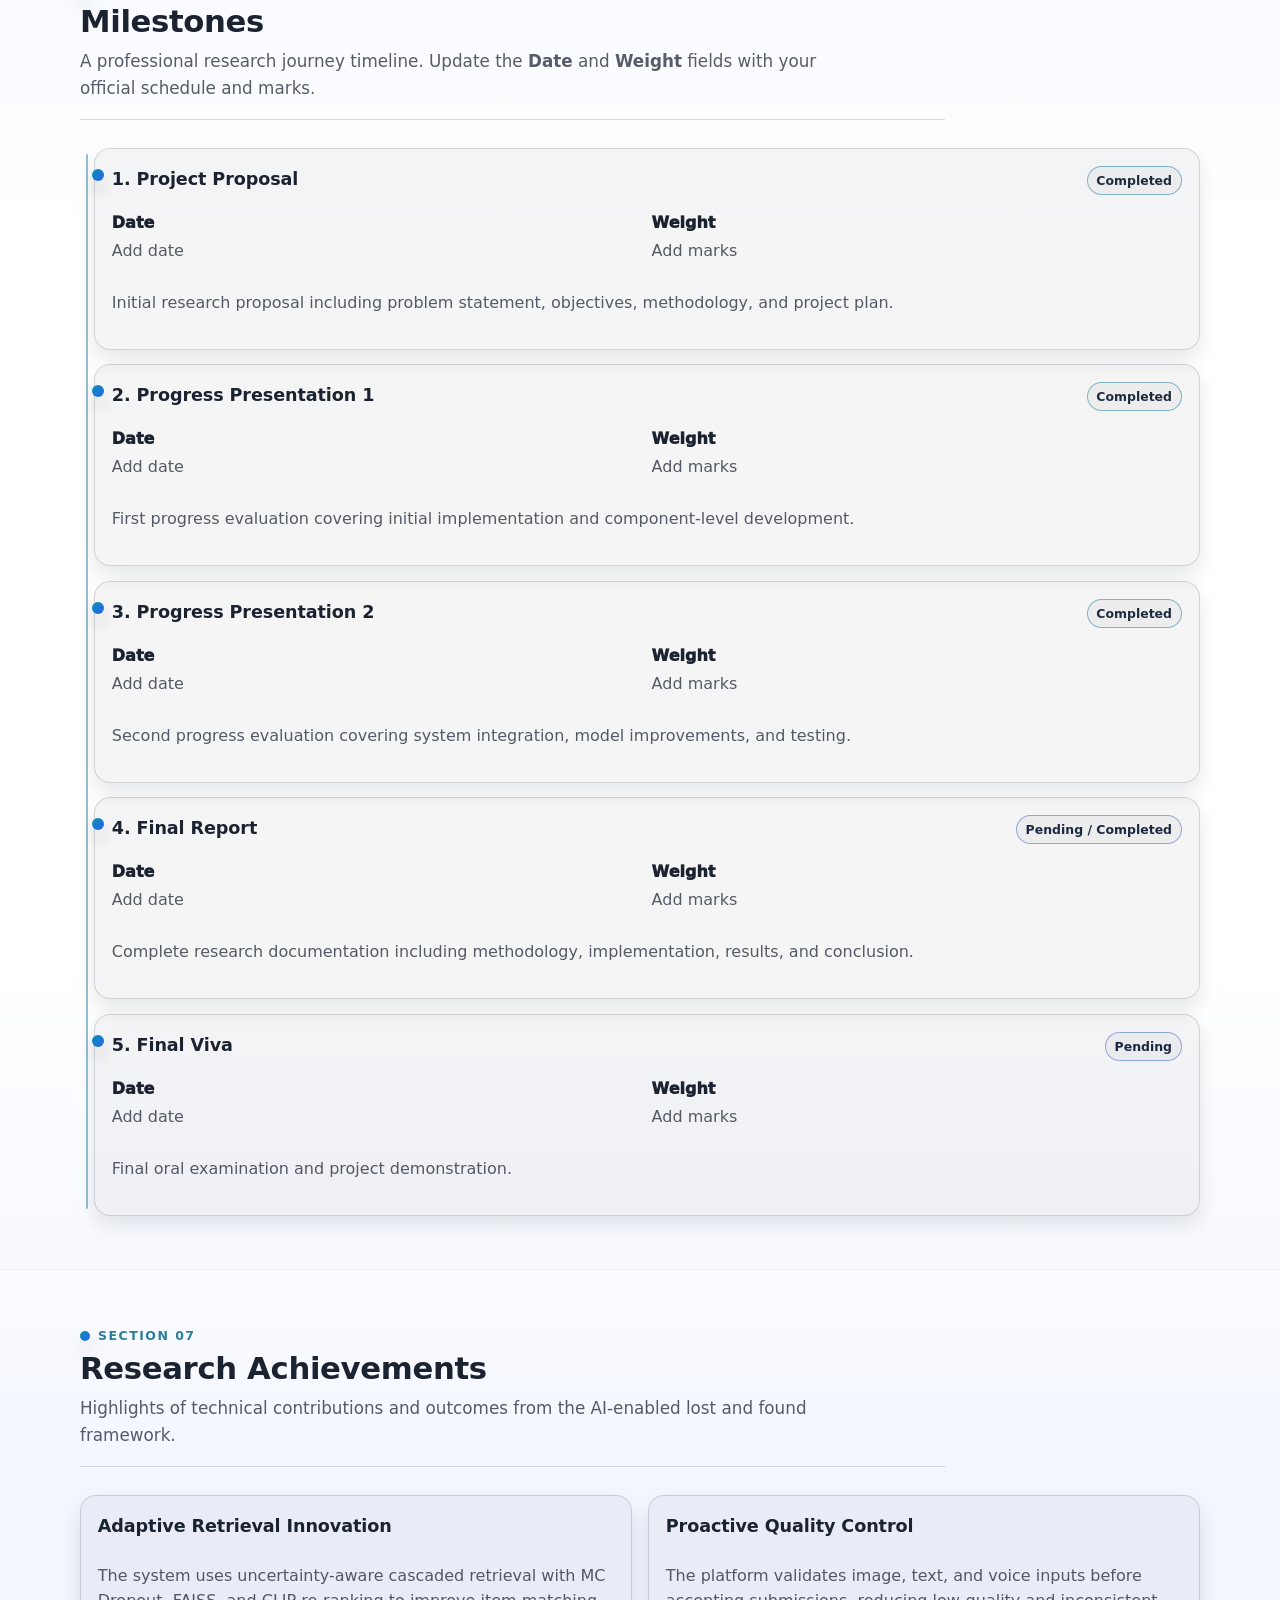
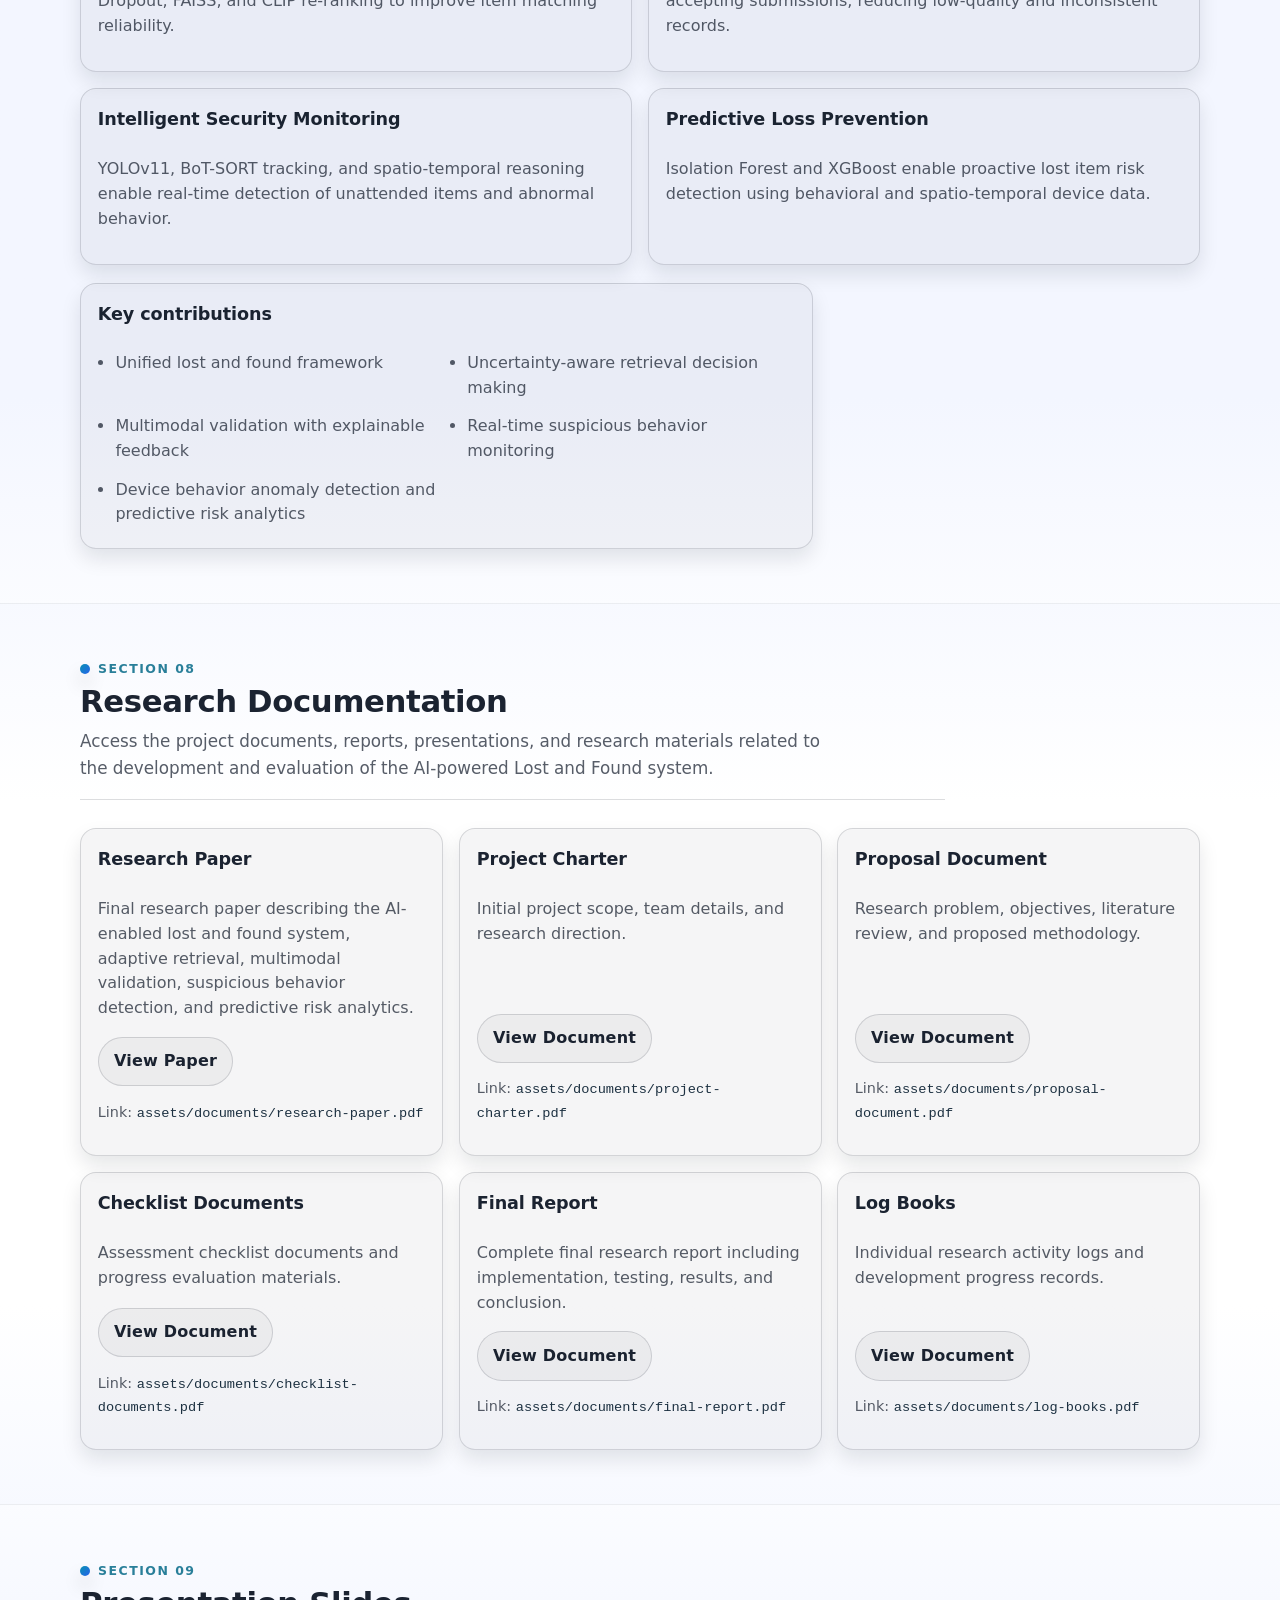
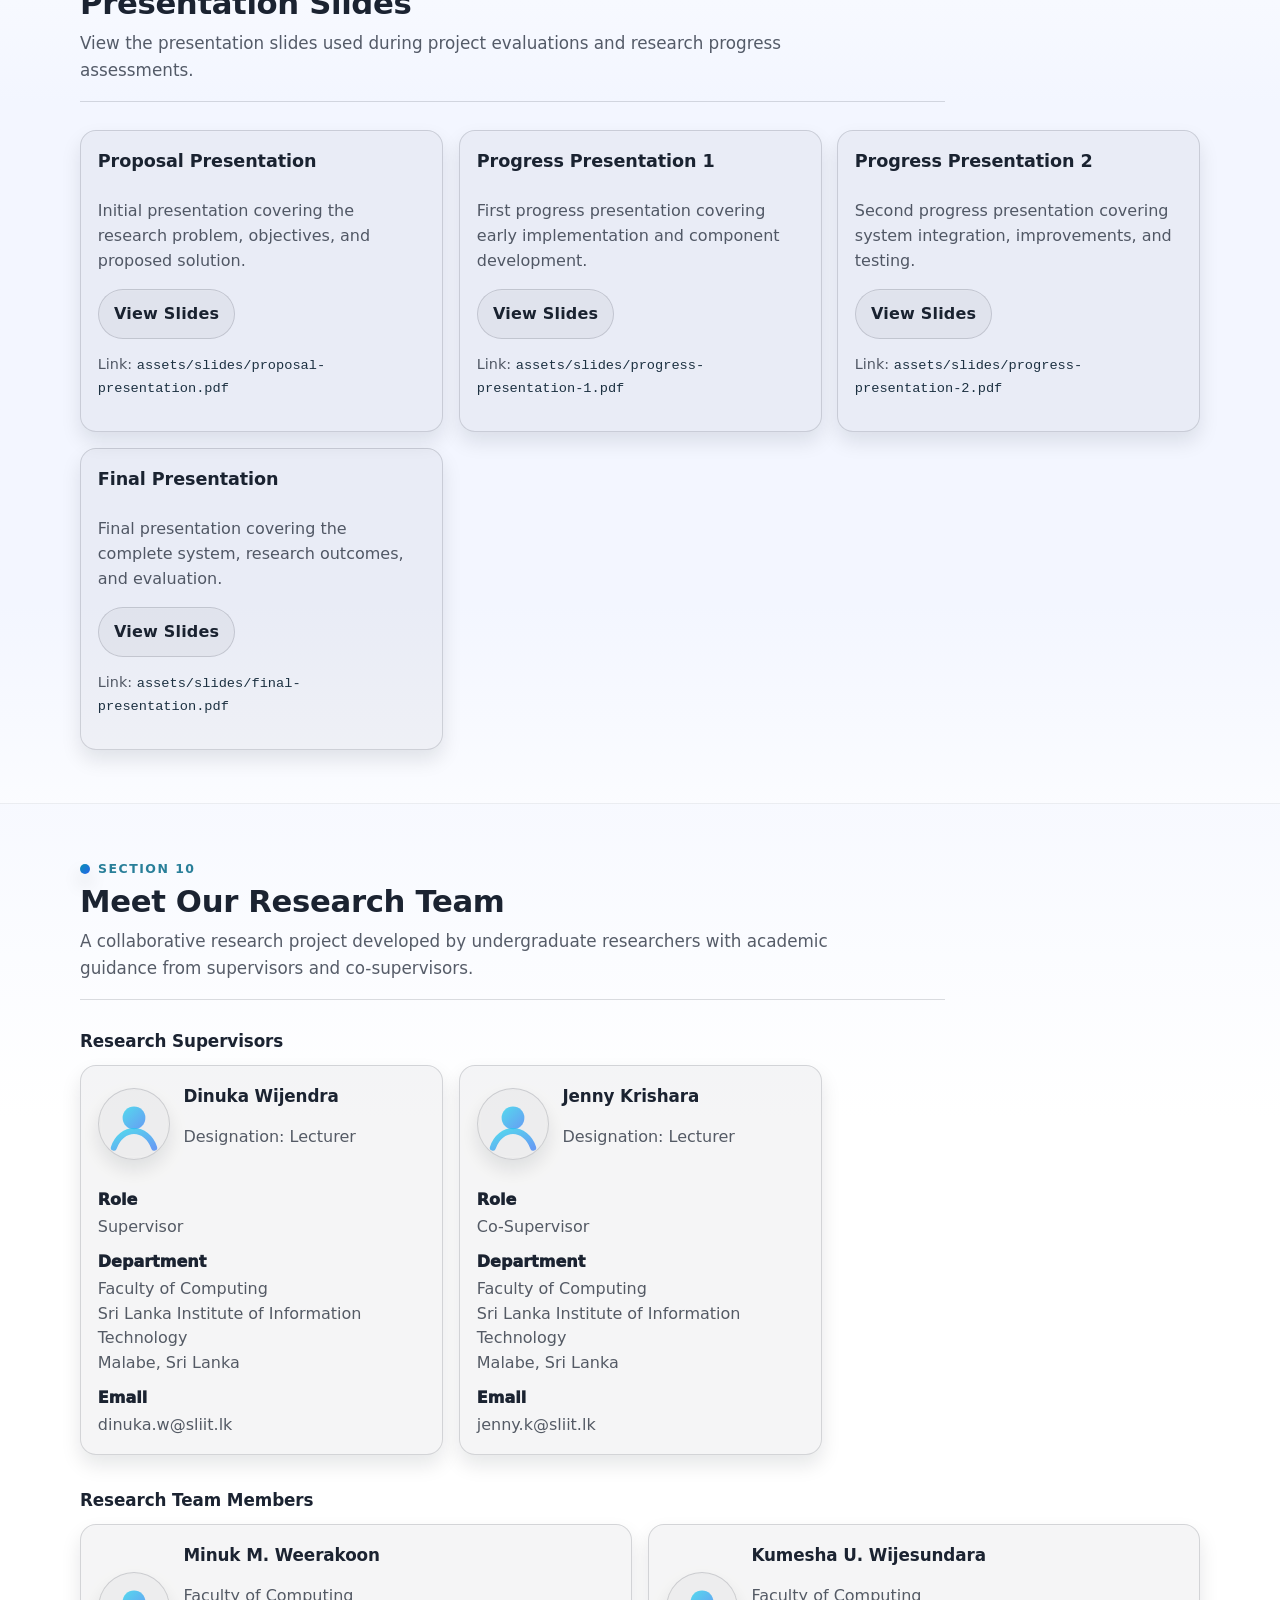
==== commit 2d465572: "Changes for UI enhancements and media" ====
--- a/index.html
+++ b/index.html
@@ -1221,31 +1221,51 @@
           <div class="grid grid-3 people-grid">
             <article class="card person-card reveal">
               <div class="person-head">
-                <img class="avatar" src="assets/images/avatar-placeholder.svg" width="72" height="72" alt="Supervisor profile placeholder" />
+                <img class="avatar" src="assets/images/avatar-placeholder.svg" width="72" height="72" alt="" />
                 <div>
-                  <h4 class="doc-h3">Add name</h4>
-                  <p class="muted">Designation: Add designation</p>
+                  <h4 class="doc-h3">Dinuka Wijendra</h4>
+                  <p class="muted">Designation: Lecturer</p>
                 </div>
               </div>
               <dl class="person-meta">
                 <div><dt>Role</dt><dd>Supervisor</dd></div>
-                <div><dt>Department</dt><dd class="muted">Add department</dd></div>
-                <div><dt>Email</dt><dd class="muted">Add email</dd></div>
+                <div>
+                  <dt>Department</dt>
+                  <dd class="muted">
+                    Faculty of Computing<br />
+                    Sri Lanka Institute of Information Technology<br />
+                    Malabe, Sri Lanka
+                  </dd>
+                </div>
+                <div>
+                  <dt>Email</dt>
+                  <dd class="muted"><a href="mailto:dinuka.w@sliit.lk">dinuka.w@sliit.lk</a></dd>
+                </div>
               </dl>
             </article>
 
             <article class="card person-card reveal">
               <div class="person-head">
-                <img class="avatar" src="assets/images/avatar-placeholder.svg" width="72" height="72" alt="Co-supervisor profile placeholder" />
+                <img class="avatar" src="assets/images/avatar-placeholder.svg" width="72" height="72" alt="" />
                 <div>
-                  <h4 class="doc-h3">Add name</h4>
-                  <p class="muted">Designation: Add designation</p>
+                  <h4 class="doc-h3">Jenny Krishara</h4>
+                  <p class="muted">Designation: Lecturer</p>
                 </div>
               </div>
               <dl class="person-meta">
                 <div><dt>Role</dt><dd>Co-Supervisor</dd></div>
-                <div><dt>Department</dt><dd class="muted">Add department</dd></div>
-                <div><dt>Email</dt><dd class="muted">Add email</dd></div>
+                <div>
+                  <dt>Department</dt>
+                  <dd class="muted">
+                    Faculty of Computing<br />
+                    Sri Lanka Institute of Information Technology<br />
+                    Malabe, Sri Lanka
+                  </dd>
+                </div>
+                <div>
+                  <dt>Email</dt>
+                  <dd class="muted"><a href="mailto:jenny.k@sliit.lk">jenny.k@sliit.lk</a></dd>
+                </div>
               </dl>
             </article>
           </div>
@@ -1254,50 +1274,66 @@
           <div class="grid grid-2 people-grid">
             <article class="card person-card reveal">
               <div class="person-head">
-                <img class="avatar" src="assets/images/avatar-placeholder.svg" width="72" height="72" alt="Team member profile placeholder" />
+                <img class="avatar" src="assets/images/avatar-placeholder.svg" width="72" height="72" alt="" />
                 <div>
-                  <h4 class="doc-h3">Add name</h4>
-                  <p class="muted">Student ID: Add ID</p>
+                  <h4 class="doc-h3">Minuk M. Weerakoon</h4>
+                  <p class="muted">
+                    Faculty of Computing<br />
+                    Sri Lanka Institute of Information Technology<br />
+                    Malabe, Sri Lanka
+                  </p>
                 </div>
               </div>
               <p class="muted"><strong>Role:</strong> Component 1 - Uncertainty-Aware Multimodal Item Retrieval</p>
-              <p class="muted"><strong>Email:</strong> Add email</p>
+              <p class="muted"><strong>Email:</strong> <a href="mailto:mmweerakoon119@gmail.com">mmweerakoon119@gmail.com</a></p>
             </article>
 
             <article class="card person-card reveal">
               <div class="person-head">
-                <img class="avatar" src="assets/images/avatar-placeholder.svg" width="72" height="72" alt="Team member profile placeholder" />
+                <img class="avatar" src="assets/images/avatar-placeholder.svg" width="72" height="72" alt="" />
                 <div>
-                  <h4 class="doc-h3">Add name</h4>
-                  <p class="muted">Student ID: Add ID</p>
+                  <h4 class="doc-h3">Kumesha U. Wijesundara</h4>
+                  <p class="muted">
+                    Faculty of Computing<br />
+                    Sri Lanka Institute of Information Technology<br />
+                    Malabe, Sri Lanka
+                  </p>
                 </div>
               </div>
               <p class="muted"><strong>Role:</strong> Component 2 - Multimodal Input Validation and Fraud Detection</p>
-              <p class="muted"><strong>Email:</strong> Add email</p>
+              <p class="muted"><strong>Email:</strong> <a href="mailto:kumeshawijesundara2002@gmail.com">kumeshawijesundara2002@gmail.com</a></p>
             </article>
 
             <article class="card person-card reveal">
               <div class="person-head">
-                <img class="avatar" src="assets/images/avatar-placeholder.svg" width="72" height="72" alt="Team member profile placeholder" />
+                <img class="avatar" src="assets/images/avatar-placeholder.svg" width="72" height="72" alt="" />
                 <div>
-                  <h4 class="doc-h3">Add name</h4>
-                  <p class="muted">Student ID: Add ID</p>
+                  <h4 class="doc-h3">Nethmi N. Thambawita</h4>
+                  <p class="muted">
+                    Faculty of Computing<br />
+                    Sri Lanka Institute of Information Technology<br />
+                    Malabe, Sri Lanka
+                  </p>
                 </div>
               </div>
               <p class="muted"><strong>Role:</strong> Component 3 - Device Behavior Anomaly Detection and Lost Item Risk Prediction</p>
-              <p class="muted"><strong>Email:</strong> Add email</p>
+              <p class="muted"><strong>Email:</strong> <a href="mailto:nethmithambawita2001@gmail.com">nethmithambawita2001@gmail.com</a></p>
             </article>
 
             <article class="card person-card reveal">
               <div class="person-head">
-                <img class="avatar" src="assets/images/avatar-placeholder.svg" width="72" height="72" alt="Team member profile placeholder" />
+                <img class="avatar" src="assets/images/avatar-placeholder.svg" width="72" height="72" alt="" />
                 <div>
-                  <h4 class="doc-h3">Add name</h4>
-                  <p class="muted">Student ID: Add ID</p>
+                  <h4 class="doc-h3">Kavisha V. Wickramasinghe</h4>
+                  <p class="muted">
+                    Faculty of Computing<br />
+                    Sri Lanka Institute of Information Technology<br />
+                    Malabe, Sri Lanka
+                  </p>
                 </div>
               </div>
               <p class="muted"><strong>Role:</strong> Component 4 - Suspicious Behavior Detection Using Video Analytics</p>
-              <p class="muted"><strong>Email:</strong> Add email</p>
+              <p class="muted"><strong>Email:</strong> <a href="mailto:kavishavoshan@gmail.com">kavishavoshan@gmail.com</a></p>
             </article>
           </div>
         </div>
--- a/assets/css/style.css
+++ b/assets/css/style.css
@@ -60,7 +60,7 @@
 a{ color: inherit; text-decoration: none; }
 a:hover{ text-decoration: underline; text-underline-offset: 3px; }
 
-/* Improve anchor scrolling with sticky header */
+/* Improve anchor scrolling with fixed header */
 html{ scroll-behavior: smooth; scroll-padding-top: 96px; }
 
 code{
@@ -91,9 +91,13 @@
   border: 1px solid var(--border);
   transform: translateY(-140%);
   transition: transform 160ms ease;
-  z-index: 1000;
-}
-.skip-link:focus{ transform: translateY(0); outline: 3px solid var(--focus); }
+  z-index: 1010;
+}
+.skip-link:focus{ transform: translateY(0); outline: 3px solid var(--focus); outline-offset: 2px; }
+
+@supports (overflow-x: clip){
+  html{ overflow-x: clip; }
+}
 
 .site-header{
   position: fixed;
@@ -104,6 +108,13 @@
   backdrop-filter: blur(10px);
   background: color-mix(in oklab, var(--bg) 86%, transparent);
   border-bottom: 1px solid var(--border);
+  transition: box-shadow 200ms ease, background 200ms ease;
+}
+.site-header.header--scrolled{
+  box-shadow: 0 8px 28px rgba(0,0,0,0.22);
+}
+html[data-theme="light"] .site-header.header--scrolled{
+  box-shadow: 0 8px 26px rgba(8,16,32,0.1);
 }
 
 html[data-theme="light"] .site-header{
@@ -130,6 +141,13 @@
   align-items: center;
   gap: 0.6rem;
   min-width: 220px;
+  border-radius: 12px;
+  text-decoration: none;
+}
+.brand:hover{ text-decoration: none; }
+.brand:focus-visible{
+  outline: 3px solid var(--focus);
+  outline-offset: 2px;
 }
 .brand-mark{
   display: block;
@@ -173,7 +191,11 @@
   max-width: none;
 }
 .nav-links a{
-  padding: 0.5rem 0.7rem;
+  display: inline-flex;
+  align-items: center;
+  justify-content: center;
+  min-height: 40px;
+  padding: 0.45rem 0.75rem;
   border-radius: 999px;
   color: var(--muted);
   font-weight: 600;
@@ -186,10 +208,16 @@
   color: var(--text);
   background: var(--panel-2);
 }
+.nav-links a:focus-visible{
+  outline: 2px solid var(--focus);
+  outline-offset: 2px;
+  text-decoration: none;
+}
 .nav-links a[aria-current="page"]{
   color: var(--text);
   background: var(--panel-2);
   border: 1px solid var(--border);
+  font-weight: 800;
 }
 .nav-toggle{
   display: none;
@@ -934,12 +962,28 @@
 }
 .hero-visual img{ max-height: 420px; object-fit: cover; }
 
-.section{ padding: 3.25rem 0; background: var(--surface); }
+/* Vertical gradients soften band boundaries (no hard seam on the body backdrop) */
+.section{
+  padding: 3.25rem 0;
+  background: linear-gradient(
+    180deg,
+    color-mix(in oklab, var(--surface-2) 65%, var(--surface)) 0%,
+    var(--surface) 22%,
+    var(--surface) 78%,
+    color-mix(in oklab, var(--surface-2) 65%, var(--surface)) 100%
+  );
+}
 .doc-section{ padding: 3.35rem 0; }
 .section-alt{
-  background: var(--surface-2);
-  border-top: 1px solid var(--border);
-  border-bottom: 1px solid var(--border);
+  background: linear-gradient(
+    180deg,
+    color-mix(in oklab, var(--surface) 65%, var(--surface-2)) 0%,
+    var(--surface-2) 22%,
+    var(--surface-2) 78%,
+    color-mix(in oklab, var(--surface) 65%, var(--surface-2)) 100%
+  );
+  border-top: 1px solid color-mix(in oklab, var(--border) 45%, transparent);
+  border-bottom: 1px solid color-mix(in oklab, var(--border) 45%, transparent);
 }
 .section-header{
   margin-bottom: 1.35rem;
@@ -988,11 +1032,14 @@
   font-size: clamp(1.55rem, 2.4vw, 2rem);
   letter-spacing: -0.35px;
   line-height: 1.15;
+  text-wrap: balance;
 }
 .doc-lead{
   margin: 0;
   color: var(--muted);
   font-size: 1.05rem;
+  line-height: 1.58;
+  max-width: 72ch;
 }
 .doc-h3{
   margin: 0 0 0.45rem;
@@ -1157,6 +1204,70 @@
   box-shadow: 0 0 0 4px color-mix(in oklab, #ef4444 18%, transparent);
 }
 
+/* Contact form layout & feedback */
+.form-stack{
+  display: grid;
+  gap: 1rem;
+  margin-top: 0.35rem;
+}
+.form-field{
+  display: grid;
+  gap: 0.35rem;
+}
+.form-label{
+  font-weight: 800;
+  font-size: 0.93rem;
+  color: var(--text);
+}
+.form-field-error{
+  min-height: 1.2rem;
+  margin: 0;
+  font-size: 0.86rem;
+  font-weight: 650;
+  color: color-mix(in oklab, #f87171 88%, var(--text));
+}
+.form-status{
+  margin-top: 0.35rem;
+  padding: 0.65rem 0.8rem;
+  border-radius: 12px;
+  font-size: 0.93rem;
+  line-height: 1.45;
+  border: 1px solid var(--border);
+  background: color-mix(in oklab, var(--panel) 85%, transparent);
+  color: var(--muted);
+}
+.form-status.form-status--success{
+  color: color-mix(in oklab, var(--text) 80%, var(--brand));
+  border-color: color-mix(in oklab, var(--brand) 40%, var(--border));
+  background: color-mix(in oklab, var(--brand) 10%, var(--panel));
+}
+.form-actions{
+  display: grid;
+  gap: 0.5rem;
+  padding-top: 0.15rem;
+}
+
+/* Document / presentation cards: pin CTA to bottom of equal-height cards */
+.grid .card > a.btn-secondary,
+.grid .card > a.btn-primary{
+  margin-top: auto;
+  align-self: flex-start;
+}
+
+/* Floating back-to-top (styles moved from inline JS) */
+.back-to-top{
+  position: fixed;
+  right: 16px;
+  bottom: max(16px, env(safe-area-inset-bottom, 0px));
+  z-index: 120;
+  box-shadow: var(--shadow-soft);
+  background: color-mix(in oklab, var(--surface) 88%, transparent) !important;
+  backdrop-filter: blur(10px);
+}
+.back-to-top[hidden]{
+  display: none !important;
+}
+
 
 .site-footer{
   padding: 1.75rem 0;
@@ -1205,6 +1316,11 @@
   color: var(--text);
   text-decoration: underline;
   text-underline-offset: 3px;
+}
+.footer-links a:focus-visible{
+  outline: 2px solid var(--focus);
+  outline-offset: 2px;
+  border-radius: 6px;
 }
 .footer-bottom{
   border-top: 1px solid var(--border);
@@ -1249,9 +1365,42 @@
     max-width: none;
   }
   .nav-links.open{ display: flex; }
-  .nav-links a{ border-radius: 12px; white-space: normal; }
+  .nav-links a{
+    border-radius: 12px;
+    white-space: normal;
+    min-height: 44px;
+    justify-content: flex-start;
+    width: 100%;
+  }
   .stats-grid{ grid-template-columns: 1fr; }
   .timeline-meta{ grid-template-columns: 1fr; }
+}
+
+/* Mobile menu: dim page behind panel + prevent background scroll */
+body.nav-open{
+  overflow: hidden;
+  touch-action: none;
+}
+.nav-backdrop{
+  position: fixed;
+  inset: 0;
+  z-index: 95;
+  margin: 0;
+  padding: 0;
+  border: 0;
+  cursor: pointer;
+  background: rgba(0,0,0,0.45);
+  backdrop-filter: blur(3px);
+}
+.nav-backdrop[hidden]{ display: none !important; }
+html[data-theme="light"] .nav-backdrop{ background: rgba(12,18,40,0.34); }
+
+@media (min-width: 761px){
+  .nav-backdrop{ display: none !important; }
+  body.nav-open{
+    overflow: visible;
+    touch-action: auto;
+  }
 }
 
 @media (prefers-reduced-motion: reduce){
@@ -1261,4 +1410,12 @@
     transform: none !important;
     transition: none !important;
   }
-}
+  .card-story:hover,
+  .card-feature:hover,
+  .highlight-card:hover,
+  .stat-card:hover,
+  .module-card:hover,
+  .result-card:hover{
+    transform: none;
+  }
+}
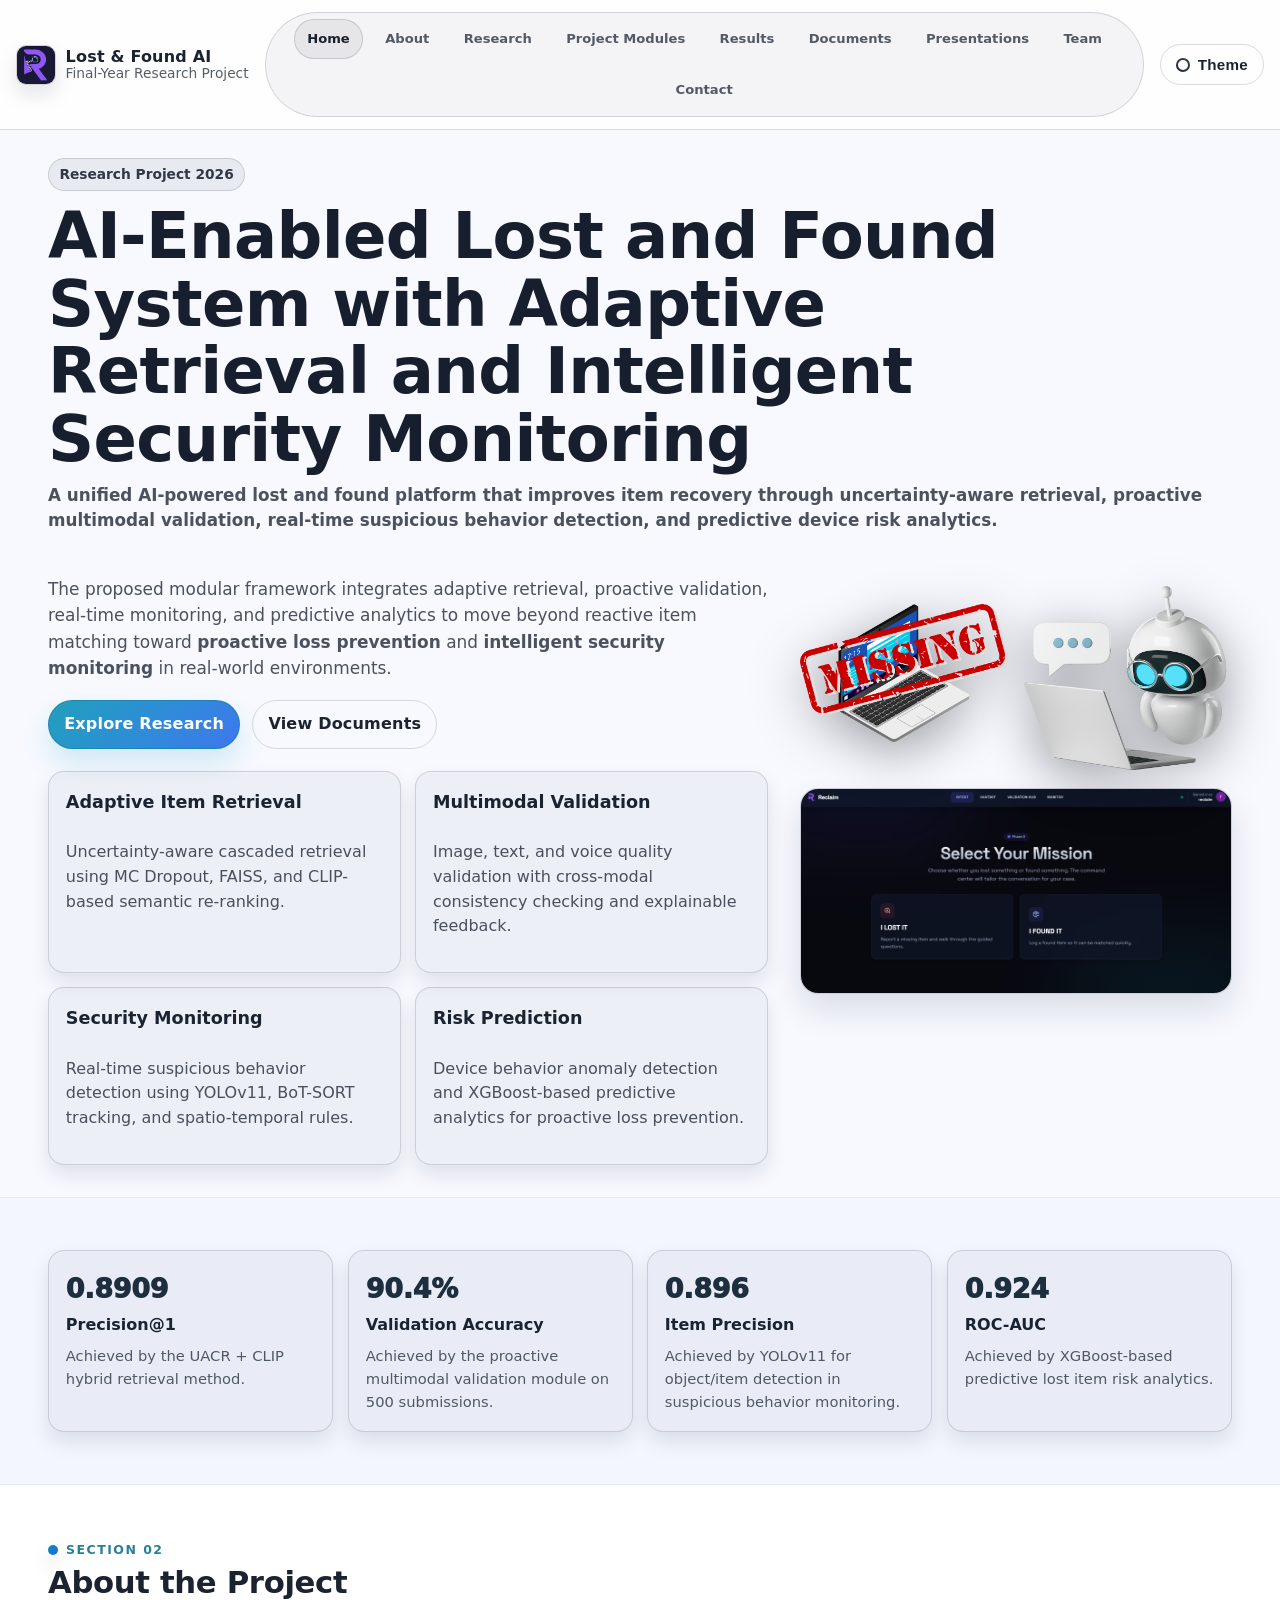
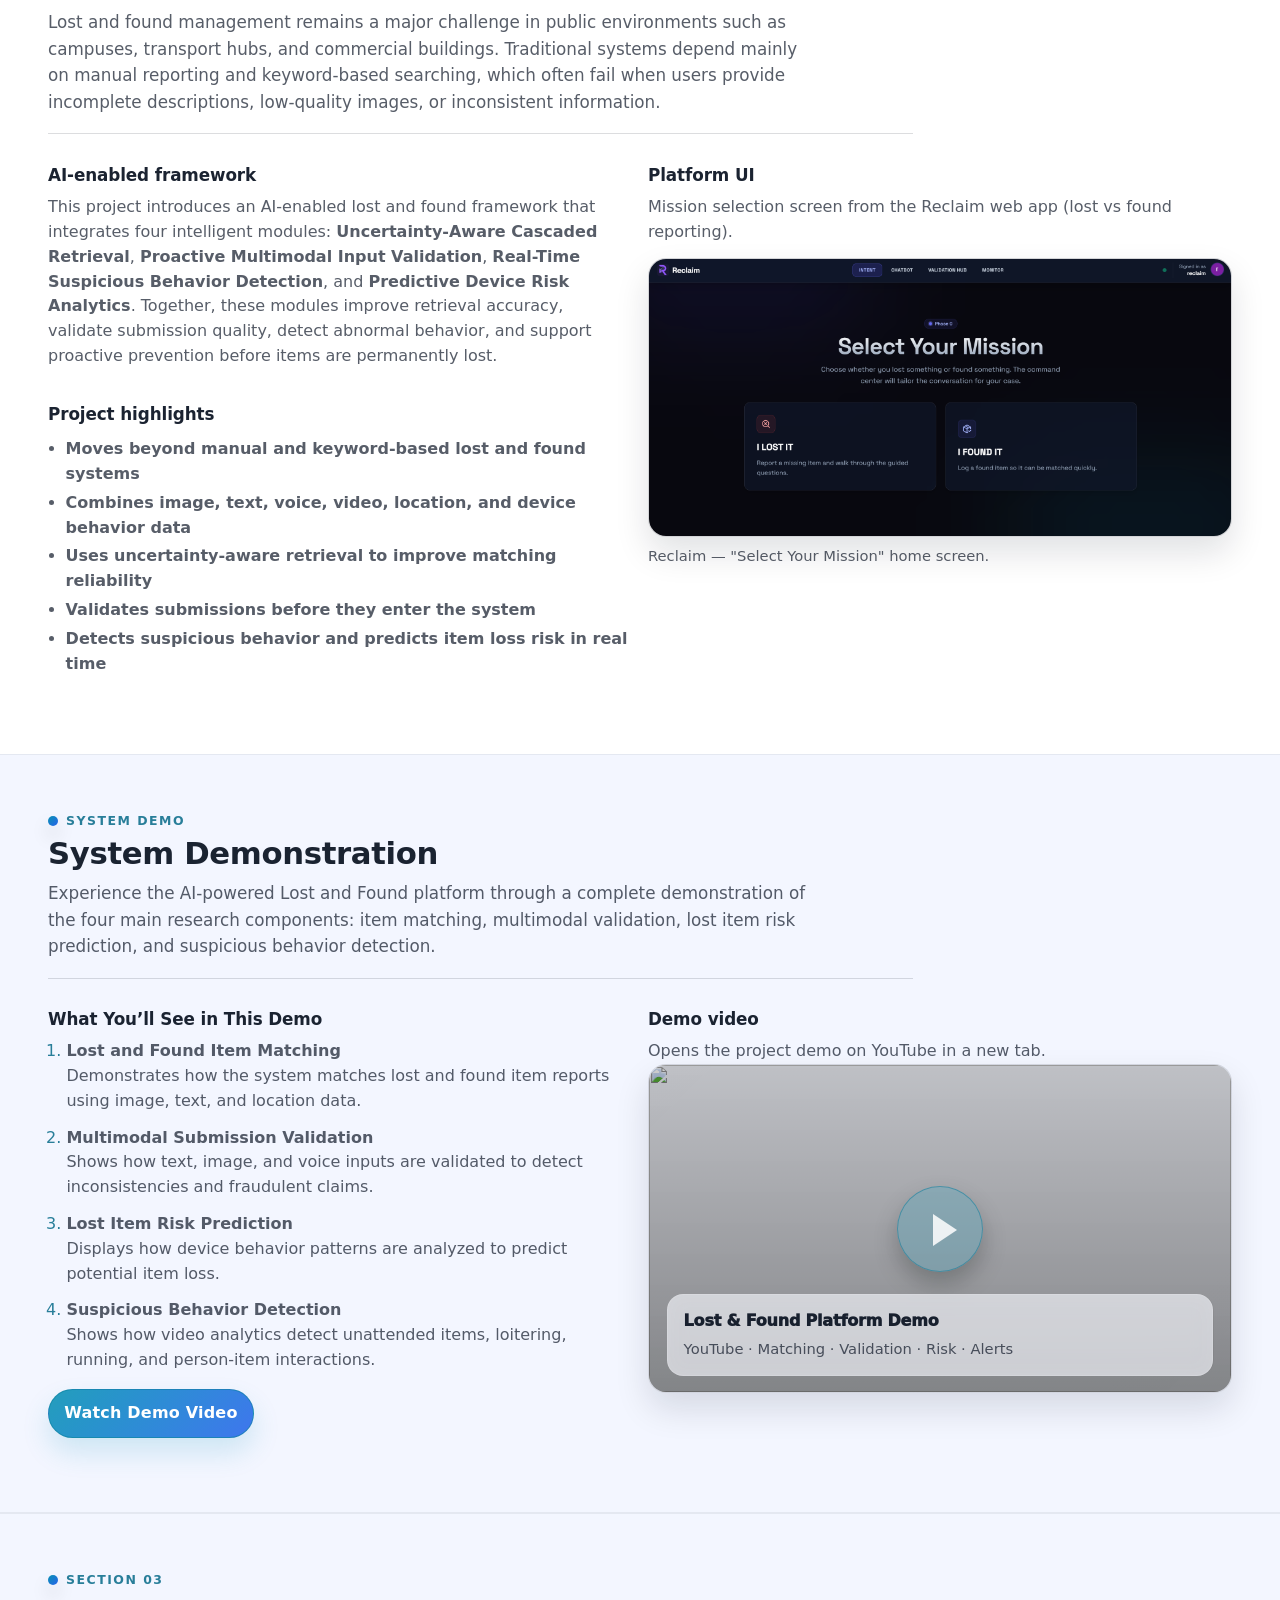
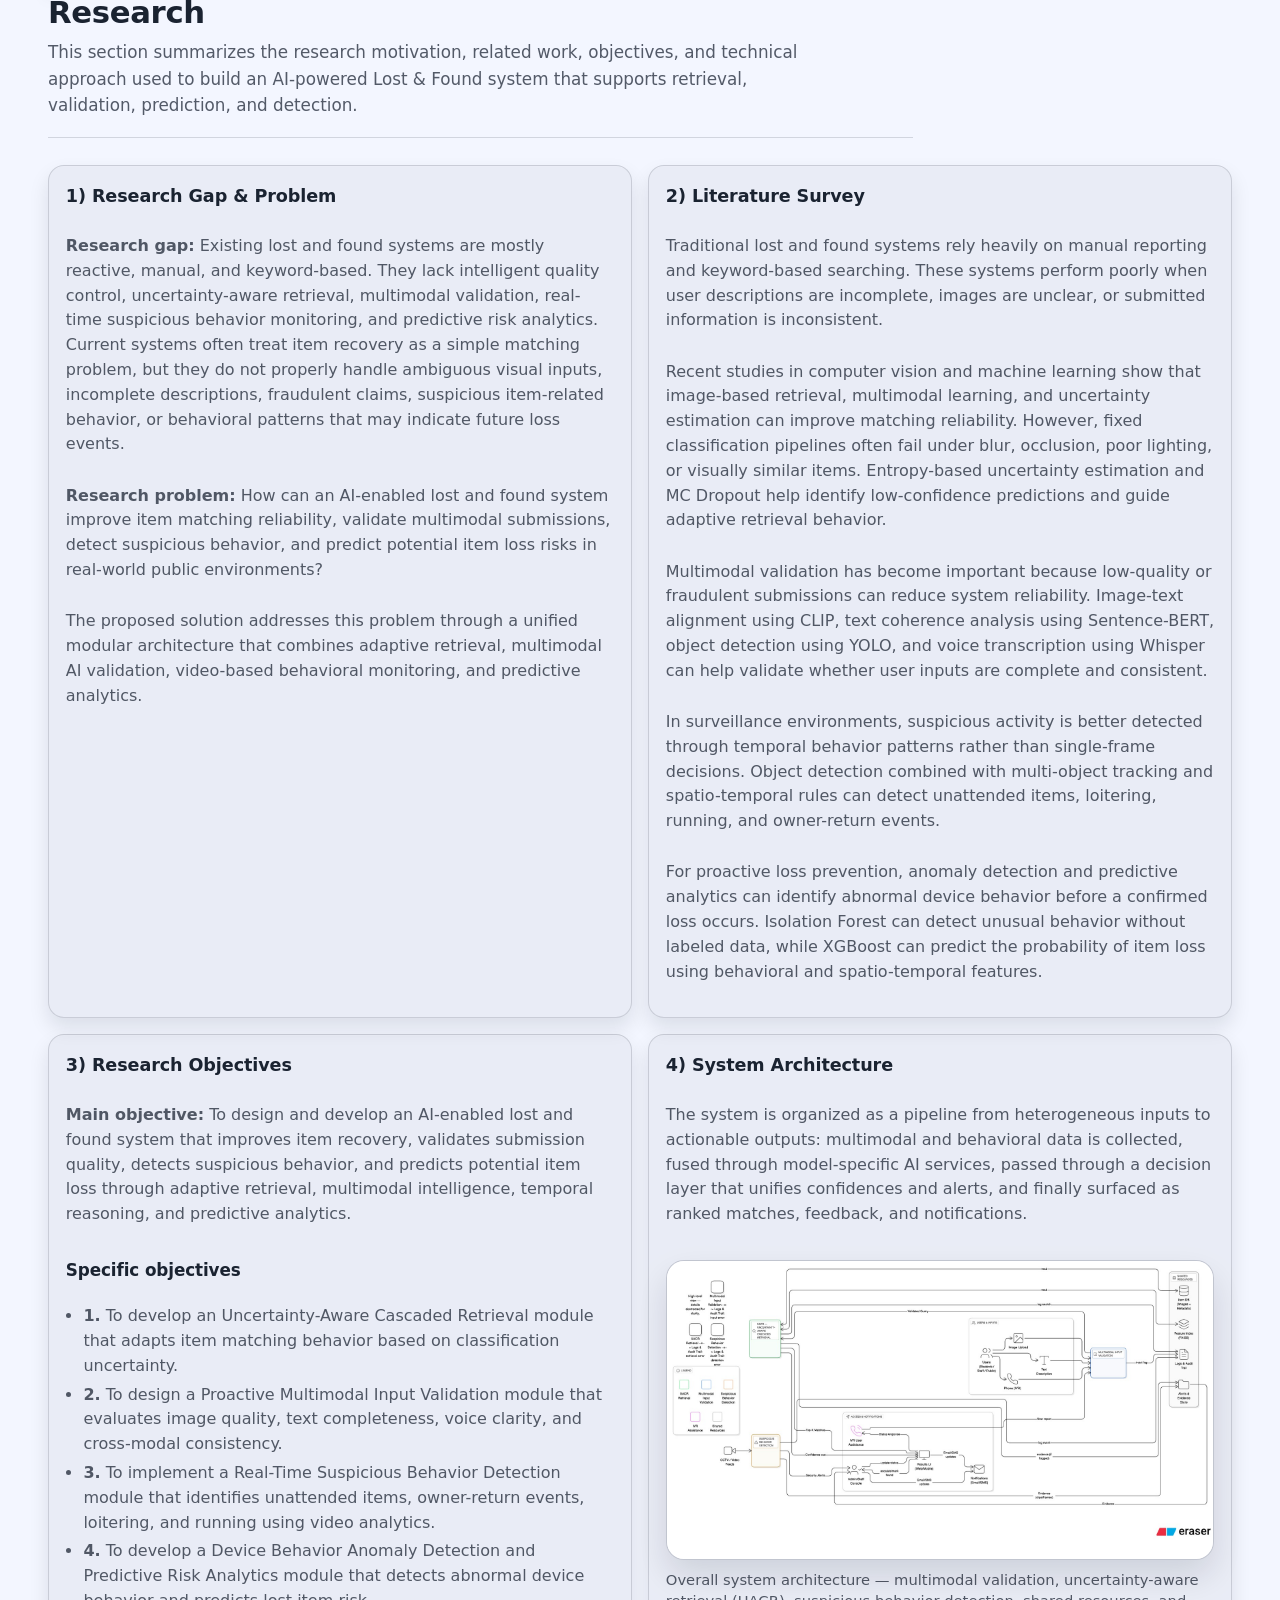
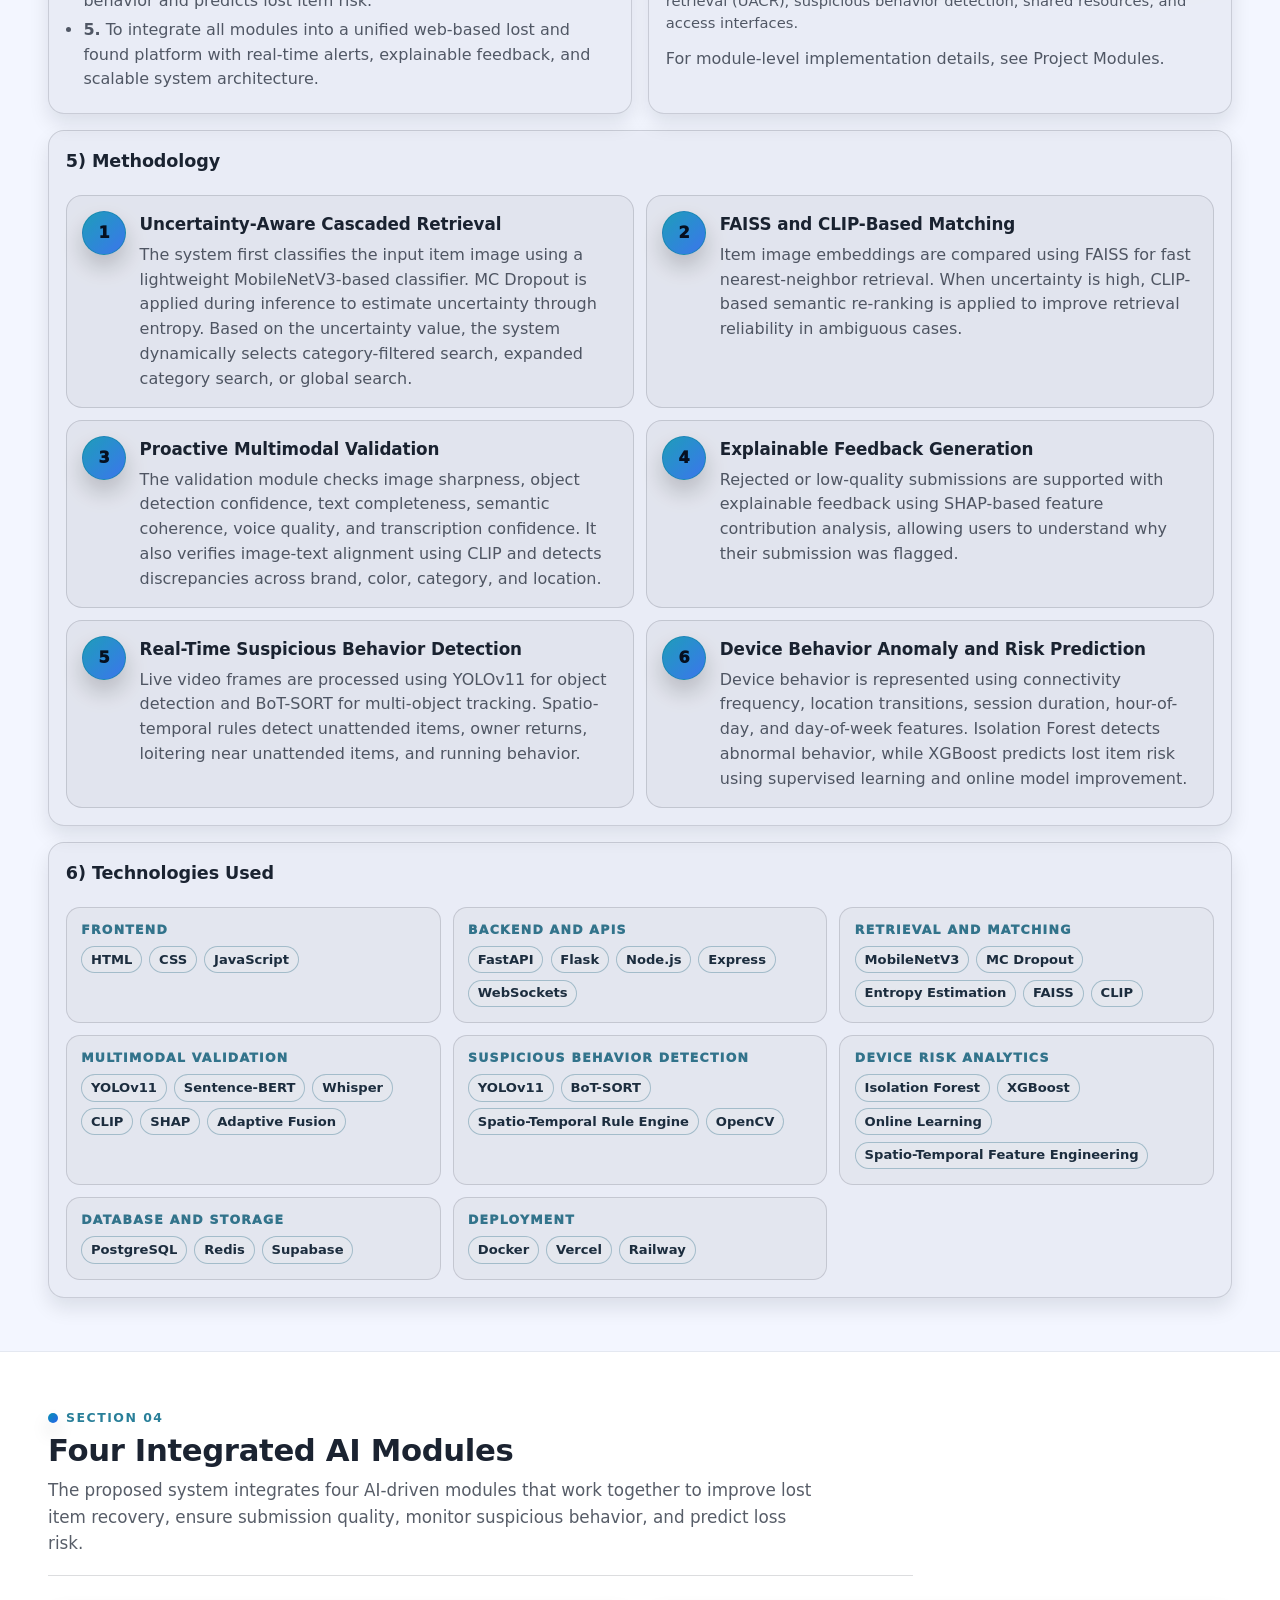
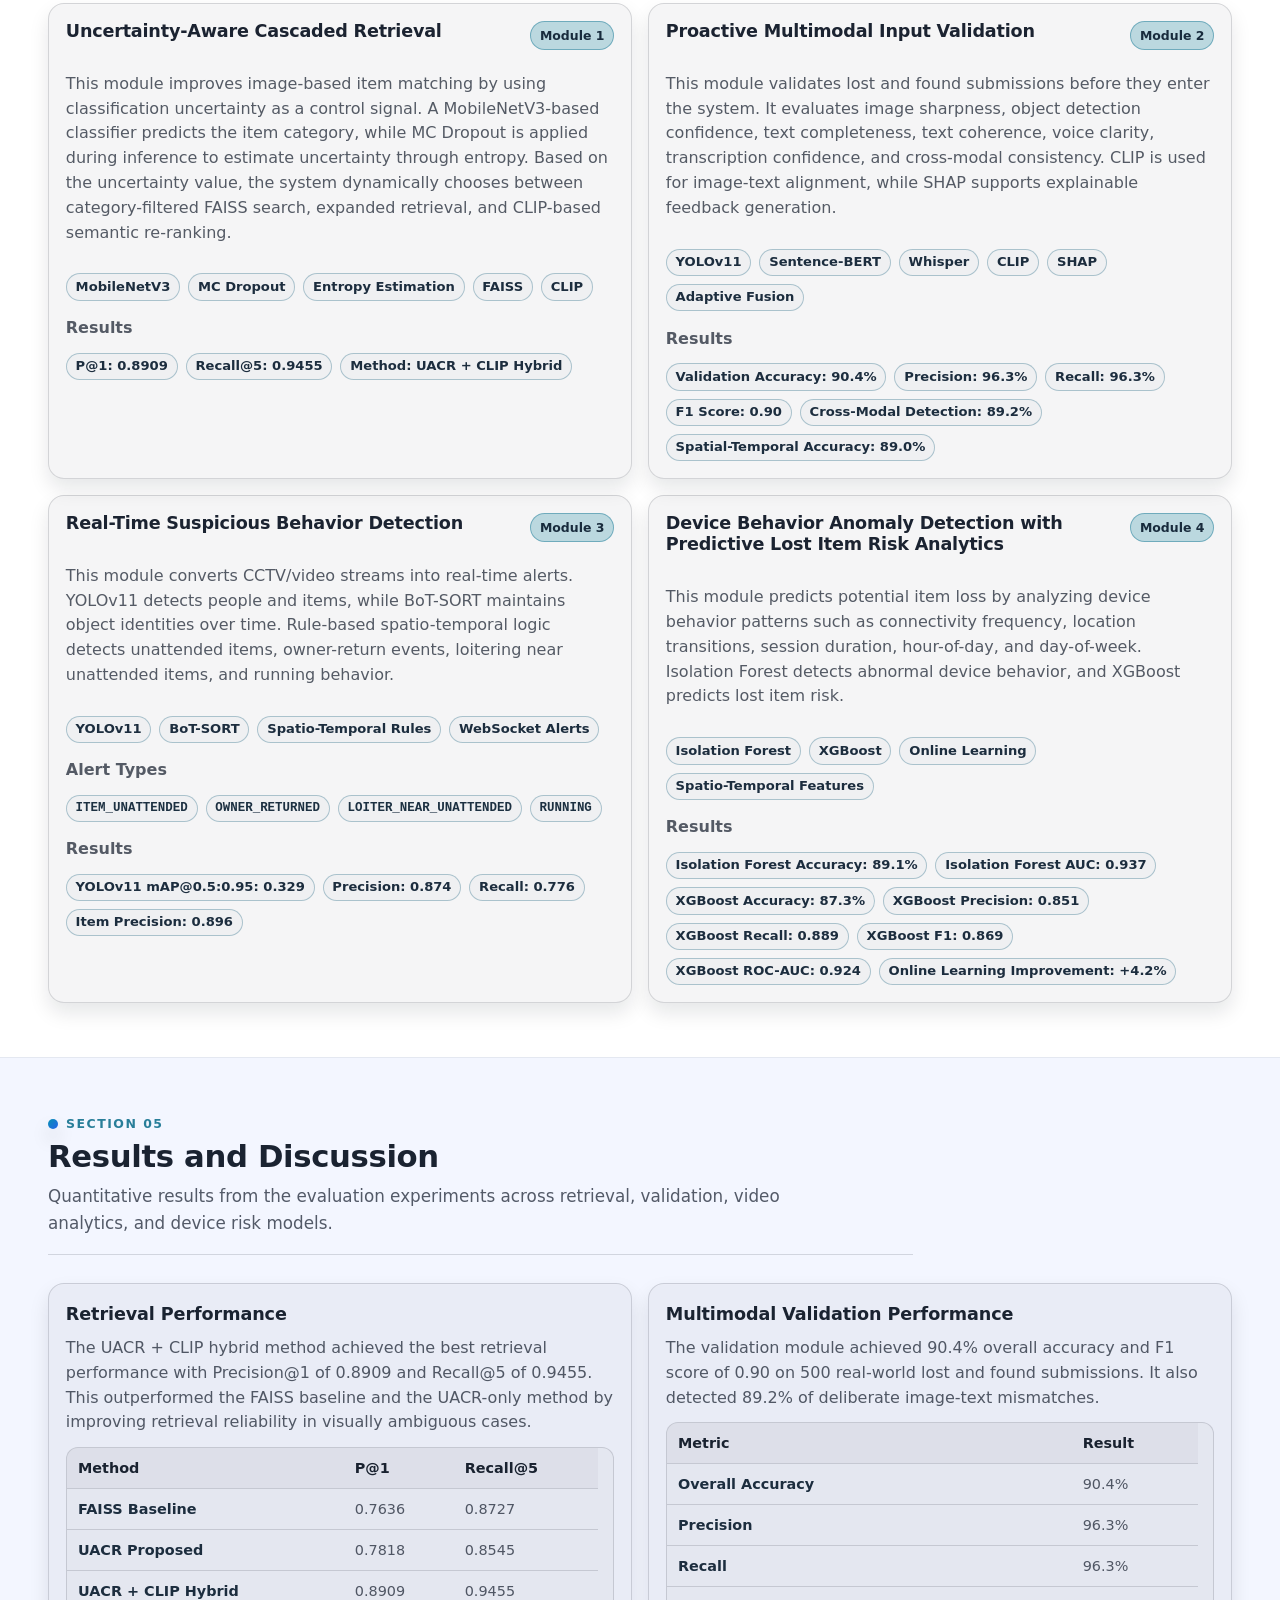
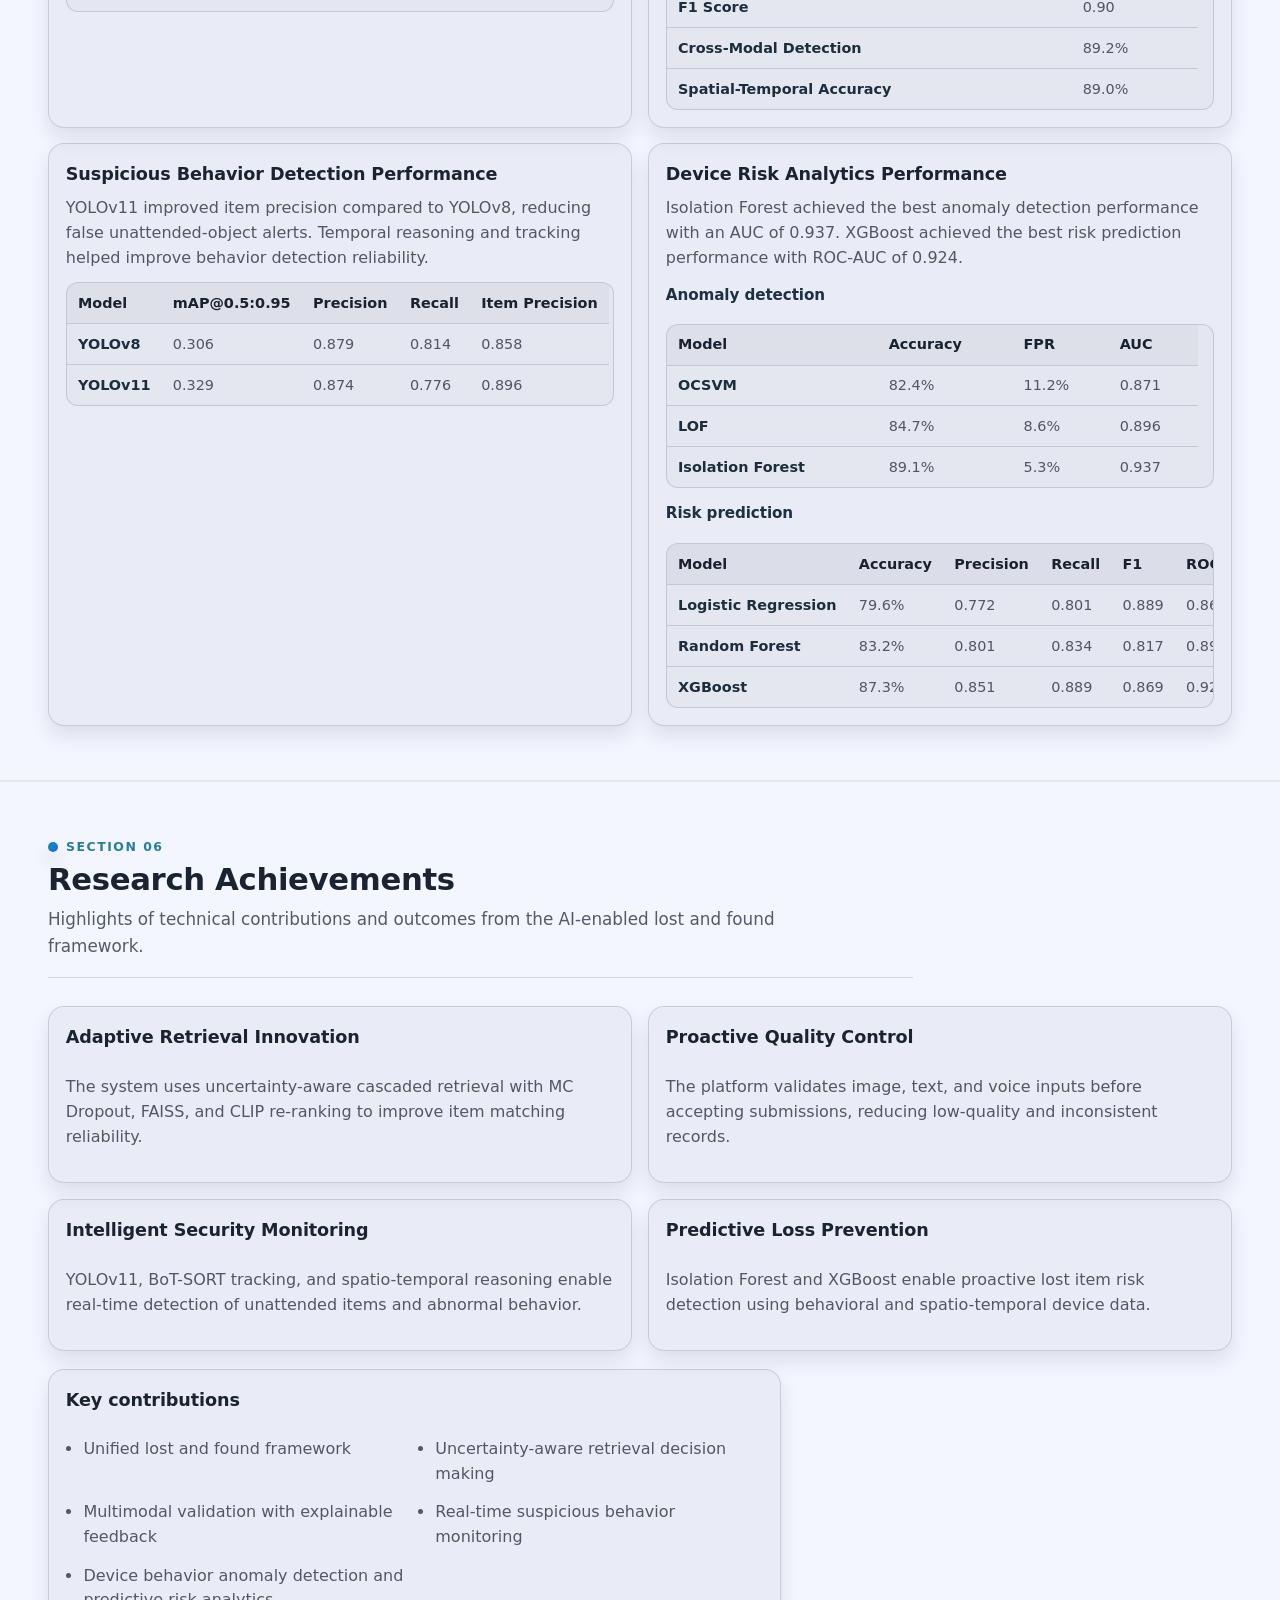
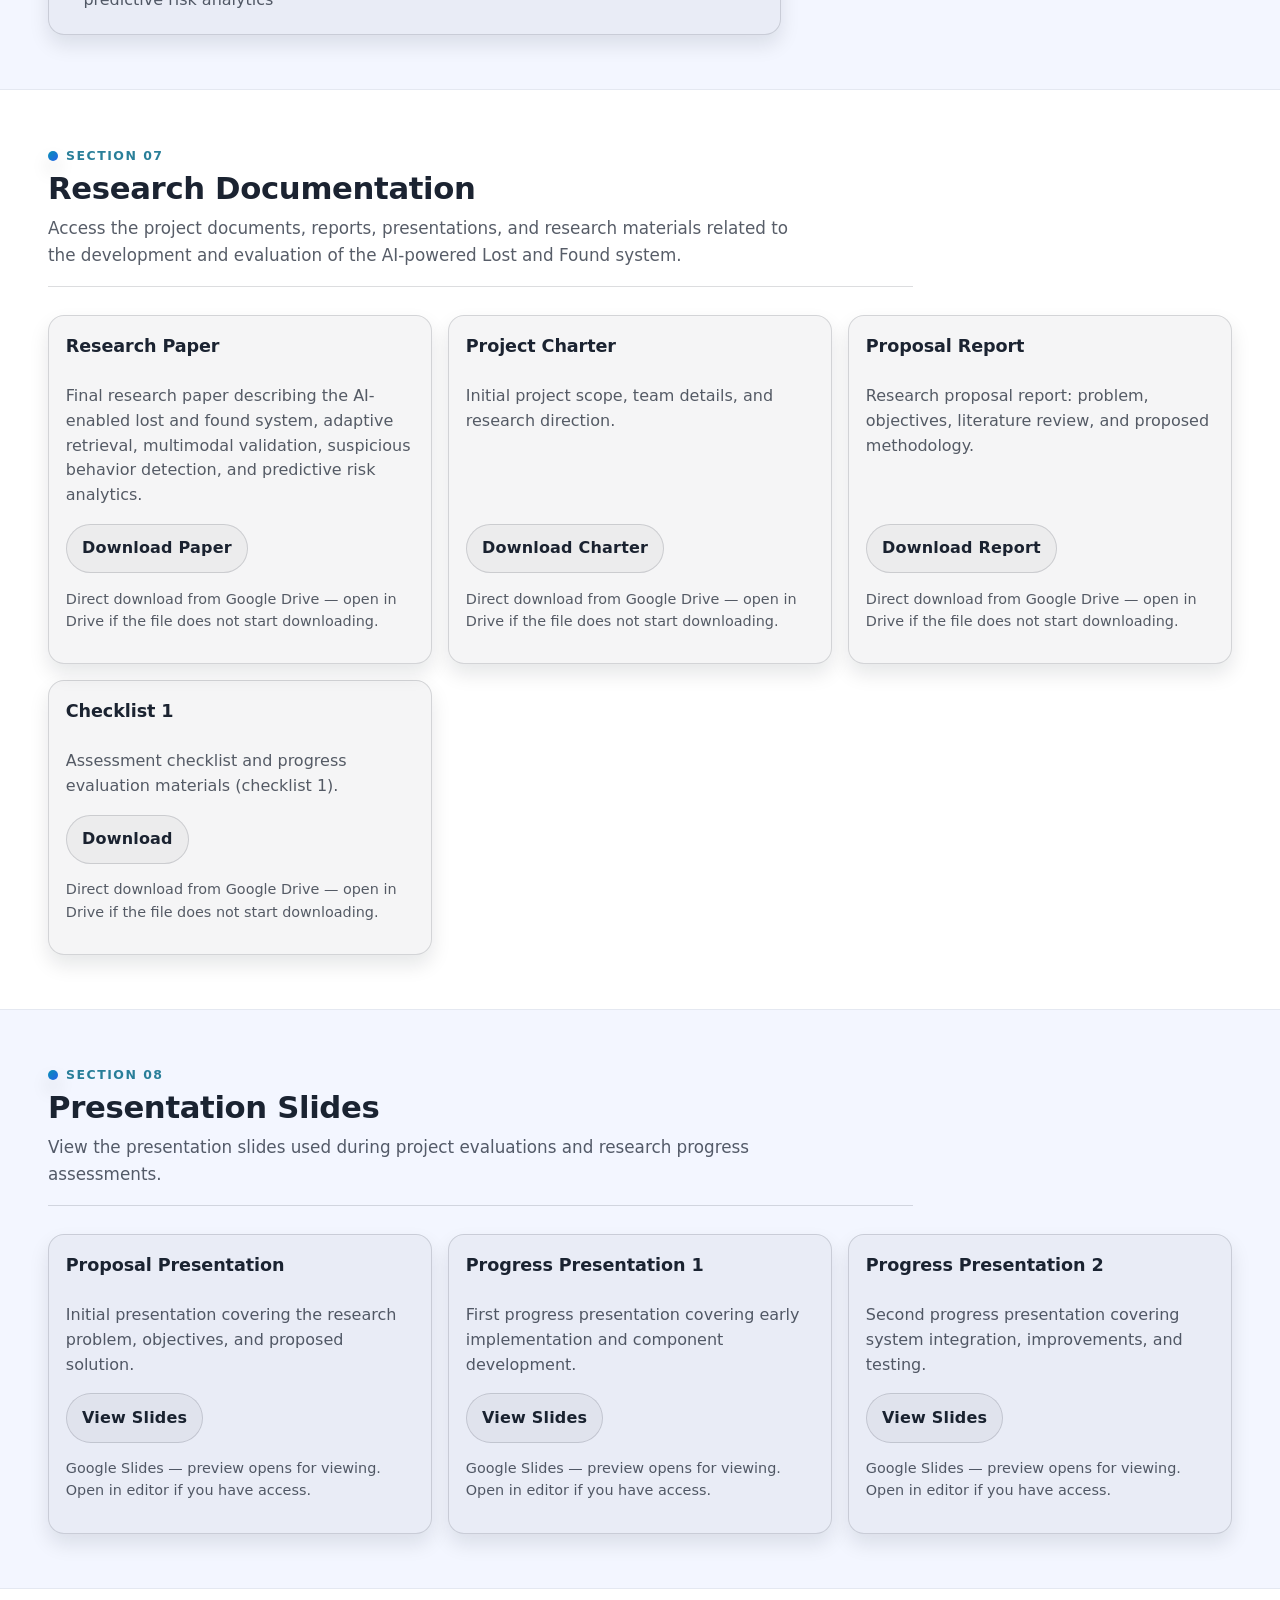
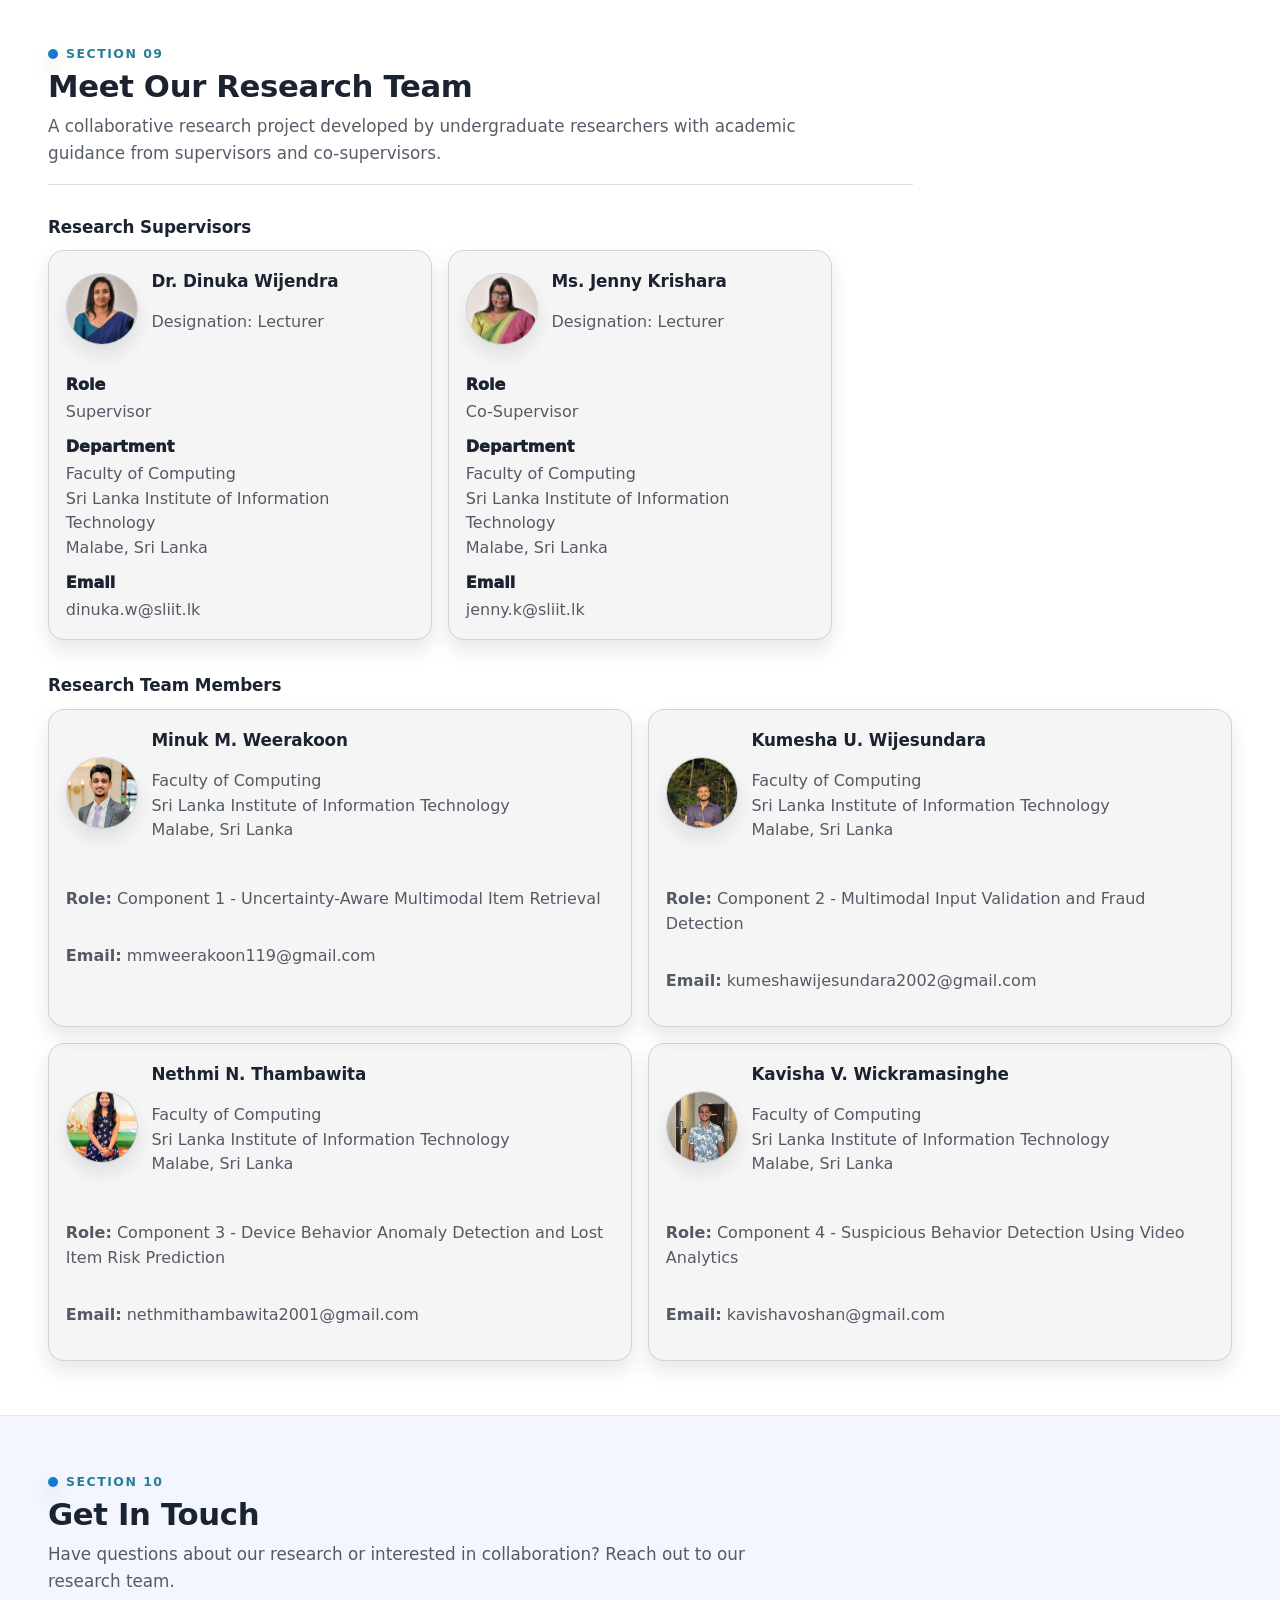
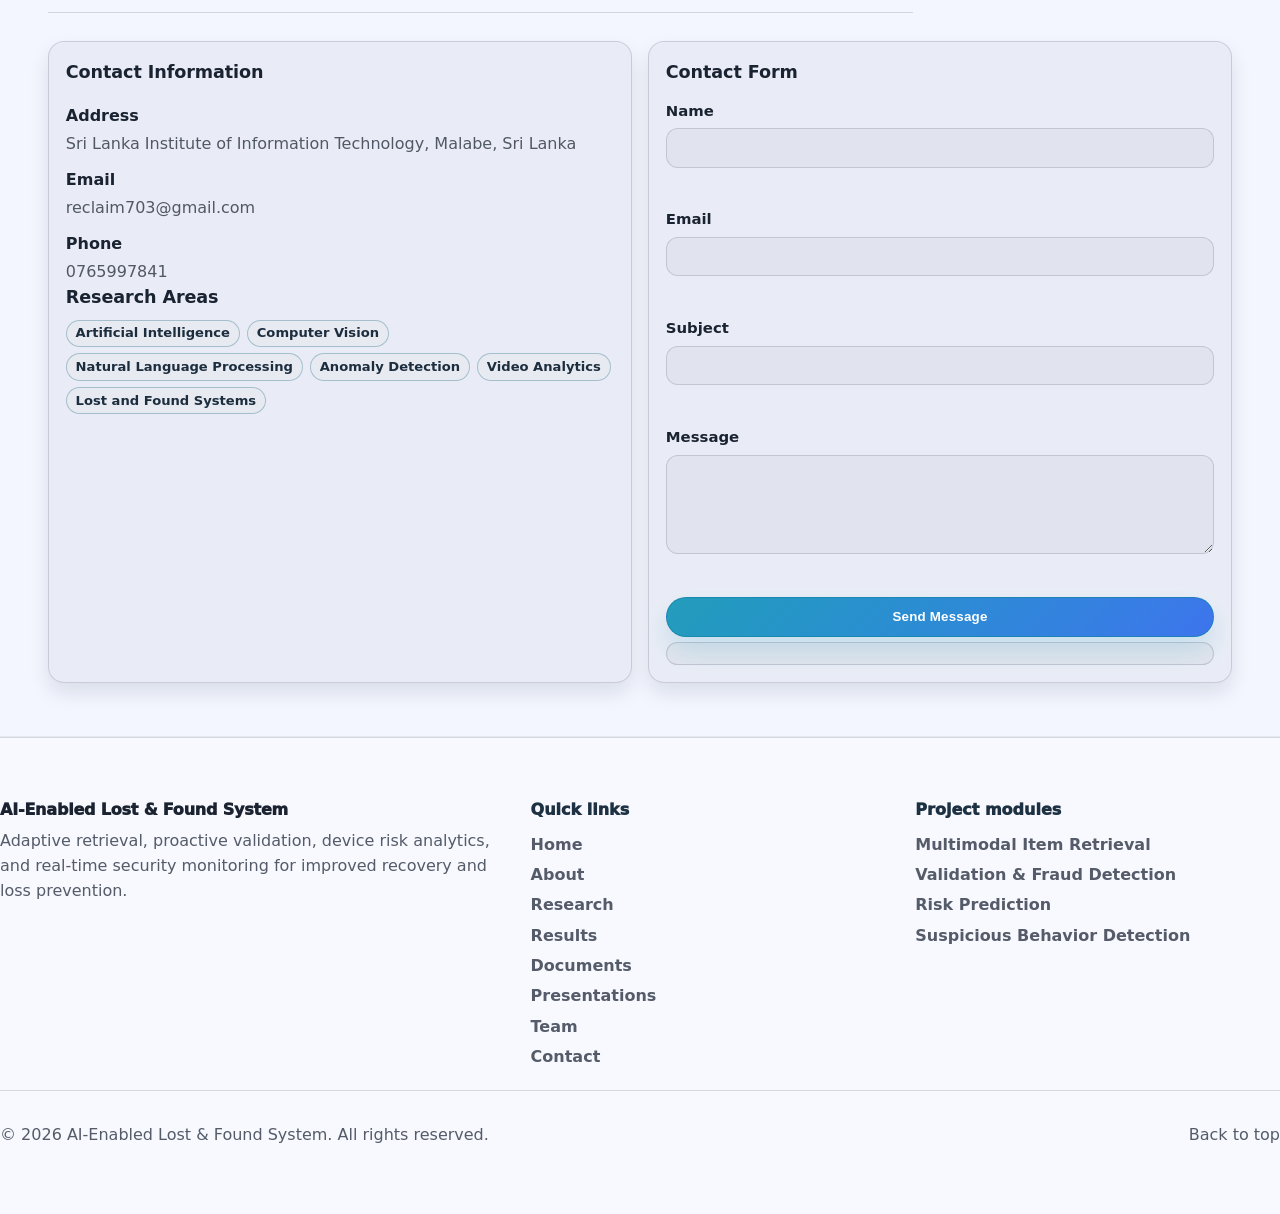
==== commit cc6ddaf9: "Changes ti update website content and links" ====
--- a/index.html
+++ b/index.html
@@ -42,7 +42,6 @@
             <a href="#research" title="Research">Research</a>
             <a href="#project-modules" title="Project Modules">Project Modules</a>
             <a href="#results-discussion" title="Results and Discussion">Results</a>
-            <a href="#milestones" title="Milestones">Milestones</a>
             <a href="#documents" title="Documents">Documents</a>
             <a href="#presentations" title="Presentations">Presentations</a>
             <a href="#team" title="Team">Team</a>
@@ -62,14 +61,18 @@
     <main id="main" tabindex="-1">
       <!-- 1. Home -->
       <section id="home" class="hero doc-hero" aria-label="Home">
-        <div class="container hero-inner">
-          <div class="hero-copy reveal">
+        <div class="container hero-shell">
+          <header class="hero-head reveal">
             <p class="eyebrow">Research Project 2026</p>
             <h1 class="hero-title">AI-Enabled Lost and Found System with Adaptive Retrieval and Intelligent Security Monitoring</h1>
-            <p class="hero-subtitle">
+            <p class="hero-subtitle hero-subtitle--wide">
               A unified AI-powered lost and found platform that improves item recovery through uncertainty-aware retrieval, proactive multimodal validation,
               real-time suspicious behavior detection, and predictive device risk analytics.
             </p>
+          </header>
+
+          <div class="hero-inner">
+          <div class="hero-copy reveal">
             <p class="hero-lede">
               The proposed modular framework integrates adaptive retrieval, proactive validation, real-time monitoring, and predictive analytics to move
               beyond reactive item matching toward <strong>proactive loss prevention</strong> and <strong>intelligent security monitoring</strong> in
@@ -101,7 +104,36 @@
           </div>
 
           <div class="hero-visual reveal reveal-delay-1" aria-hidden="true">
-            <img src="assets/images/hero-lost-found-visual.svg" width="560" height="420" alt="" />
+            <div class="hero-visual-stack">
+              <div class="hero-visual-duo">
+                <img
+                  class="hero-visual-missing"
+                  src="assets/images/Missing.png"
+                  width="640"
+                  height="400"
+                  alt=""
+                  decoding="async"
+                />
+                <img
+                  class="hero-visual-mascot"
+                  src="assets/images/Robot.png"
+                  width="480"
+                  height="320"
+                  alt=""
+                  decoding="async"
+                />
+              </div>
+              <img
+                class="hero-visual-shot"
+                src="assets/images/WebStiteHomePage.png"
+                width="1280"
+                height="720"
+                alt=""
+                loading="lazy"
+                decoding="async"
+              />
+            </div>
+          </div>
           </div>
         </div>
       </section>
@@ -168,11 +200,18 @@
             </div>
 
             <div class="doc-block reveal">
-              <h3 class="doc-h3">Illustration / screenshot placeholder</h3>
-              <p class="muted">Replace the placeholder below with a UI screenshot or a system overview figure.</p>
+              <h3 class="doc-h3">Platform UI</h3>
+              <p class="muted">Mission selection screen from the Reclaim web app (lost vs found reporting).</p>
               <figure class="figure-placeholder" style="margin: 0.85rem 0 0;">
-                <img src="assets/images/placeholder-screenshot-dashboard.svg" width="960" height="420" alt="Placeholder: project UI or illustration" />
-                <figcaption class="muted">Placeholder — add your platform UI screenshot, architecture overview, or demo results.</figcaption>
+                <img
+                  src="assets/images/WebStiteHomePage.png"
+                  width="1280"
+                  height="720"
+                  alt="Reclaim web app showing Select Your Mission with I Lost It and I Found It options"
+                  loading="lazy"
+                  decoding="async"
+                />
+                <figcaption class="muted">Reclaim — "Select Your Mission" home screen.</figcaption>
               </figure>
             </div>
           </div>
@@ -213,19 +252,39 @@
               </ol>
 
               <div style="margin-top: 1rem;">
-                <a class="btn btn-primary" href="#" rel="noopener">Watch Demo Video</a>
+                <a
+                  class="btn btn-primary"
+                  href="https://youtu.be/fLmv90xrMNA"
+                  target="_blank"
+                  rel="noopener noreferrer"
+                >Watch Demo Video</a>
               </div>
             </div>
 
             <div class="doc-block reveal">
-              <h3 class="doc-h3">Demo video (placeholder)</h3>
-              <p class="muted">Replace this card with an embedded video or link to your recorded demo.</p>
-              <a class="video-card" href="#" aria-label="Watch demo video">
-                <span class="video-card-inner" aria-hidden="true">
+              <h3 class="doc-h3">Demo video</h3>
+              <p class="muted">Opens the project demo on YouTube in a new tab.</p>
+              <a
+                class="video-card"
+                href="https://youtu.be/fLmv90xrMNA"
+                target="_blank"
+                rel="noopener noreferrer"
+                aria-label="Watch demo video on YouTube (opens in a new tab)"
+              >
+                <span class="video-card-inner">
+                  <img
+                    class="video-card-thumb"
+                    src="https://img.youtube.com/vi/fLmv90xrMNA/maxresdefault.jpg"
+                    alt=""
+                    width="1280"
+                    height="720"
+                    loading="lazy"
+                    decoding="async"
+                  />
                   <span class="video-play" aria-hidden="true"></span>
                   <span class="video-meta">
                     <span class="video-title">Lost &amp; Found Platform Demo</span>
-                    <span class="video-subtitle">Matching · Validation · Risk · Suspicious behavior alerts</span>
+                    <span class="video-subtitle">YouTube · Matching · Validation · Risk · Alerts</span>
                   </span>
                 </span>
               </a>
@@ -246,7 +305,7 @@
             </p>
           </header>
 
-          <div class="grid grid-2">
+          <div class="grid grid-2 research-overview-grid">
             <article class="card card-story reveal">
               <h3 class="doc-h3">1) Research Gap &amp; Problem</h3>
               <p class="muted">
@@ -320,169 +379,21 @@
                 matches, feedback, and notifications.
               </p>
 
-              <div
-                class="arch-pipeline"
-                role="region"
-                aria-label="Layered system architecture. CSS diagram; optional PNG or JPEG figures under assets/images/ below."
-              >
-                <div class="arch-pipeline-ingress">
-                  <p class="arch-pipeline-kicker">Inputs</p>
-                  <p class="arch-pipeline-ingress-title">User Inputs / CCTV Streams / Device Behavior Data</p>
-                </div>
-
-                <div class="arch-arrow arch-arrow--in-pipeline" aria-hidden="true"></div>
-
-                <section class="arch-pipeline-block" aria-labelledby="arch-layer-data">
-                  <h4 class="arch-pipeline-h" id="arch-layer-data">Data Collection Layer</h4>
-                  <ul class="arch-pipeline-list">
-                    <li>Lost item reports</li>
-                    <li>Found item reports</li>
-                    <li>Images</li>
-                    <li>Text descriptions</li>
-                    <li>Voice inputs</li>
-                    <li>CCTV/video streams</li>
-                    <li>Device behavior logs</li>
-                  </ul>
-                </section>
-
-                <div class="arch-arrow arch-arrow--in-pipeline" aria-hidden="true"></div>
-
-                <section class="arch-pipeline-block" aria-labelledby="arch-layer-ai">
-                  <h4 class="arch-pipeline-h" id="arch-layer-ai">AI Processing Layer</h4>
-                  <ul class="arch-pipeline-list arch-pipeline-list--dense">
-                    <li>MobileNetV3 classification</li>
-                    <li>MC Dropout uncertainty estimation</li>
-                    <li>FAISS retrieval</li>
-                    <li>CLIP semantic re-ranking</li>
-                    <li>Multimodal validation</li>
-                    <li>YOLOv11 object detection</li>
-                    <li>BoT-SORT tracking</li>
-                    <li>Isolation Forest anomaly detection</li>
-                    <li>XGBoost risk prediction</li>
-                  </ul>
-                </section>
-
-                <div class="arch-arrow arch-arrow--in-pipeline" aria-hidden="true"></div>
-
-                <section class="arch-pipeline-block" aria-labelledby="arch-layer-decision">
-                  <h4 class="arch-pipeline-h" id="arch-layer-decision">Decision Intelligence Layer</h4>
-                  <ul class="arch-pipeline-list">
-                    <li>Retrieval confidence</li>
-                    <li>Validation confidence</li>
-                    <li>Cross-modal discrepancy detection</li>
-                    <li>Suspicious behavior alerting</li>
-                    <li>Lost item risk scoring</li>
-                  </ul>
-                </section>
-
-                <div class="arch-arrow arch-arrow--in-pipeline" aria-hidden="true"></div>
-
-                <section class="arch-pipeline-block" aria-labelledby="arch-layer-out">
-                  <h4 class="arch-pipeline-h" id="arch-layer-out">Output Layer</h4>
-                  <ul class="arch-pipeline-list">
-                    <li>Ranked item matches</li>
-                    <li>Validation feedback</li>
-                    <li>Security alerts</li>
-                    <li>Risk scores</li>
-                    <li>Admin dashboard notifications</li>
-                  </ul>
-                </section>
-              </div>
-
-              <div class="arch-optional-figures" aria-label="Optional architecture diagram images">
-                <h4 class="doc-h3 arch-optional-figures-h">Optional architecture figures</h4>
-                <p class="muted arch-optional-lead">
-                  The CSS diagram above summarizes the end-to-end flow. For the final report, you can add high-resolution diagrams by placing PNG or JPEG
-                  files in <code>assets/images/</code> (same filenames below). If a file is missing, a placeholder is shown until you add the image.
-                </p>
-                <div class="arch-optional-grid">
-                  <figure class="arch-optional-figure">
-                    <div class="arch-optional-frame">
-                      <img
-                        class="arch-optional-img"
-                        src="assets/images/Overall-Architecture-Diagram.jpeg"
-                        width="800"
-                        height="450"
-                        alt="End-to-end system architecture diagram: users, multimodal validation, UACR retrieval, CCTV suspicious behavior detection, IVR, and shared data stores"
-                        loading="lazy"
-                        decoding="async"
-                      />
-                      <div class="arch-optional-fallback" hidden>
-                        <p class="muted small">Add <code>assets/images/Overall-Architecture-Diagram.jpeg</code></p>
-                      </div>
-                    </div>
-                    <figcaption class="muted small">System overview</figcaption>
-                  </figure>
-                  <figure class="arch-optional-figure">
-                    <div class="arch-optional-frame">
-                      <img
-                        class="arch-optional-img"
-                        src="assets/images/uacr-pipeline.png"
-                        width="800"
-                        height="450"
-                        alt="UACR retrieval and matching pipeline"
-                        loading="lazy"
-                        decoding="async"
-                      />
-                      <div class="arch-optional-fallback" hidden>
-                        <p class="muted small">Add <code>assets/images/uacr-pipeline.png</code></p>
-                      </div>
-                    </div>
-                    <figcaption class="muted small">UACR pipeline</figcaption>
-                  </figure>
-                  <figure class="arch-optional-figure">
-                    <div class="arch-optional-frame">
-                      <img
-                        class="arch-optional-img"
-                        src="assets/images/validation-pipeline.png"
-                        width="800"
-                        height="450"
-                        alt="Multimodal validation pipeline"
-                        loading="lazy"
-                        decoding="async"
-                      />
-                      <div class="arch-optional-fallback" hidden>
-                        <p class="muted small">Add <code>assets/images/validation-pipeline.png</code></p>
-                      </div>
-                    </div>
-                    <figcaption class="muted small">Validation pipeline</figcaption>
-                  </figure>
-                  <figure class="arch-optional-figure">
-                    <div class="arch-optional-frame">
-                      <img
-                        class="arch-optional-img"
-                        src="assets/images/suspicious-behavior-flow.png"
-                        width="800"
-                        height="450"
-                        alt="Suspicious behavior detection and alerting flow"
-                        loading="lazy"
-                        decoding="async"
-                      />
-                      <div class="arch-optional-fallback" hidden>
-                        <p class="muted small">Add <code>assets/images/suspicious-behavior-flow.png</code></p>
-                      </div>
-                    </div>
-                    <figcaption class="muted small">Suspicious behavior flow</figcaption>
-                  </figure>
-                  <figure class="arch-optional-figure">
-                    <div class="arch-optional-frame">
-                      <img
-                        class="arch-optional-img"
-                        src="assets/images/device-risk-analytics.png"
-                        width="800"
-                        height="450"
-                        alt="Device behavior anomaly and risk analytics"
-                        loading="lazy"
-                        decoding="async"
-                      />
-                      <div class="arch-optional-fallback" hidden>
-                        <p class="muted small">Add <code>assets/images/device-risk-analytics.png</code></p>
-                      </div>
-                    </div>
-                    <figcaption class="muted small">Device risk analytics</figcaption>
-                  </figure>
-                </div>
-              </div>
+              <figure class="system-arch-figure" role="region" aria-label="System architecture diagram">
+                <img
+                  class="system-arch-img"
+                  src="assets/images/Overall-Architecture-Diagram.jpeg"
+                  width="1600"
+                  height="900"
+                  alt="System architecture: users and multimodal inputs to validation and UACR retrieval, CCTV to suspicious behavior detection, shared item database and logs, results UI and admin console"
+                  loading="lazy"
+                  decoding="async"
+                />
+                <figcaption class="muted small">
+                  Overall system architecture — multimodal validation, uncertainty-aware retrieval (UACR), suspicious behavior detection, shared resources,
+                  and access interfaces.
+                </figcaption>
+              </figure>
 
               <p class="muted" style="margin-top: 0.85rem;">
                 For module-level implementation details, see <a href="#project-modules">Project Modules</a>.
@@ -777,7 +688,7 @@
         </div>
       </section>
 
-      <!-- Results and Discussion (between Project Modules and Milestones) -->
+      <!-- Results and Discussion (between Project Modules and Achievements) -->
       <section id="results-discussion" class="section section-alt doc-section" aria-label="Results and Discussion">
         <div class="container">
           <header class="doc-section-header reveal">
@@ -989,85 +900,10 @@
         </div>
       </section>
 
-      <!-- 6. Milestones -->
-      <section id="milestones" class="section doc-section">
+      <section id="achievements" class="section section-alt doc-section" aria-label="Research Achievements">
         <div class="container">
           <header class="doc-section-header reveal">
             <p class="doc-kicker">Section 06</p>
-            <h2 class="doc-h2">Milestones</h2>
-            <p class="doc-lead">
-              A professional research journey timeline. Update the <strong>Date</strong> and <strong>Weight</strong> fields with your official schedule and marks.
-            </p>
-          </header>
-
-          <div class="timeline">
-            <article class="timeline-item card reveal">
-              <div class="timeline-head">
-                <h3 class="doc-h3">1. Project Proposal</h3>
-                <span class="status-badge status-completed">Completed</span>
-              </div>
-              <dl class="timeline-meta">
-                <div><dt>Date</dt><dd><span class="muted">Add date</span></dd></div>
-                <div><dt>Weight</dt><dd><span class="muted">Add marks</span></dd></div>
-              </dl>
-              <p class="muted">Initial research proposal including problem statement, objectives, methodology, and project plan.</p>
-            </article>
-
-            <article class="timeline-item card reveal">
-              <div class="timeline-head">
-                <h3 class="doc-h3">2. Progress Presentation 1</h3>
-                <span class="status-badge status-completed">Completed</span>
-              </div>
-              <dl class="timeline-meta">
-                <div><dt>Date</dt><dd><span class="muted">Add date</span></dd></div>
-                <div><dt>Weight</dt><dd><span class="muted">Add marks</span></dd></div>
-              </dl>
-              <p class="muted">First progress evaluation covering initial implementation and component-level development.</p>
-            </article>
-
-            <article class="timeline-item card reveal">
-              <div class="timeline-head">
-                <h3 class="doc-h3">3. Progress Presentation 2</h3>
-                <span class="status-badge status-completed">Completed</span>
-              </div>
-              <dl class="timeline-meta">
-                <div><dt>Date</dt><dd><span class="muted">Add date</span></dd></div>
-                <div><dt>Weight</dt><dd><span class="muted">Add marks</span></dd></div>
-              </dl>
-              <p class="muted">Second progress evaluation covering system integration, model improvements, and testing.</p>
-            </article>
-
-            <article class="timeline-item card reveal">
-              <div class="timeline-head">
-                <h3 class="doc-h3">4. Final Report</h3>
-                <span class="status-badge status-pending">Pending / Completed</span>
-              </div>
-              <dl class="timeline-meta">
-                <div><dt>Date</dt><dd><span class="muted">Add date</span></dd></div>
-                <div><dt>Weight</dt><dd><span class="muted">Add marks</span></dd></div>
-              </dl>
-              <p class="muted">Complete research documentation including methodology, implementation, results, and conclusion.</p>
-            </article>
-
-            <article class="timeline-item card reveal">
-              <div class="timeline-head">
-                <h3 class="doc-h3">5. Final Viva</h3>
-                <span class="status-badge status-pending">Pending</span>
-              </div>
-              <dl class="timeline-meta">
-                <div><dt>Date</dt><dd><span class="muted">Add date</span></dd></div>
-                <div><dt>Weight</dt><dd><span class="muted">Add marks</span></dd></div>
-              </dl>
-              <p class="muted">Final oral examination and project demonstration.</p>
-            </article>
-          </div>
-        </div>
-      </section>
-
-      <section id="achievements" class="section section-alt doc-section" aria-label="Research Achievements">
-        <div class="container">
-          <header class="doc-section-header reveal">
-            <p class="doc-kicker">Section 07</p>
             <h2 class="doc-h2">Research Achievements</h2>
             <p class="doc-lead">Highlights of technical contributions and outcomes from the AI-enabled lost and found framework.</p>
           </header>
@@ -1116,7 +952,7 @@
       <section id="documents" class="section doc-section">
         <div class="container">
           <header class="doc-section-header reveal">
-            <p class="doc-kicker">Section 08</p>
+            <p class="doc-kicker">Section 07</p>
             <h2 class="doc-h2">Research Documentation</h2>
             <p class="doc-lead">
               Access the project documents, reports, presentations, and research materials related to the development and evaluation of the AI-powered
@@ -1131,38 +967,74 @@
                 Final research paper describing the AI-enabled lost and found system, adaptive retrieval, multimodal validation, suspicious behavior
                 detection, and predictive risk analytics.
               </p>
-              <a class="btn btn-secondary" href="assets/documents/research-paper.pdf" target="_blank" rel="noopener">View Paper</a>
-              <p class="muted small">Link: <code>assets/documents/research-paper.pdf</code></p>
+              <a
+                class="btn btn-secondary"
+                href="https://drive.google.com/uc?export=download&amp;id=1tQKrmd0xSqIDRzP3KH6kZp6Jo6Ffm-WY"
+                rel="noopener noreferrer"
+              >Download Paper</a>
+              <p class="muted small">
+                Direct download from Google Drive —
+                <a
+                  href="https://drive.google.com/file/d/1tQKrmd0xSqIDRzP3KH6kZp6Jo6Ffm-WY/view?usp=drive_link"
+                  target="_blank"
+                  rel="noopener noreferrer"
+                >open in Drive</a>
+                if the file does not start downloading.
+              </p>
             </article>
             <article class="card reveal">
               <h3 class="doc-h3">Project Charter</h3>
               <p class="muted">Initial project scope, team details, and research direction.</p>
-              <a class="btn btn-secondary" href="assets/documents/project-charter.pdf" target="_blank" rel="noopener">View Document</a>
-              <p class="muted small">Link: <code>assets/documents/project-charter.pdf</code></p>
+              <a
+                class="btn btn-secondary"
+                href="https://drive.google.com/uc?export=download&amp;id=1_oK2E2Uc_Fj8Iodozp8yrbzLJSr1pkPs"
+                rel="noopener noreferrer"
+              >Download Charter</a>
+              <p class="muted small">
+                Direct download from Google Drive —
+                <a
+                  href="https://drive.google.com/file/d/1_oK2E2Uc_Fj8Iodozp8yrbzLJSr1pkPs/view?usp=drive_link"
+                  target="_blank"
+                  rel="noopener noreferrer"
+                >open in Drive</a>
+                if the file does not start downloading.
+              </p>
             </article>
             <article class="card reveal">
-              <h3 class="doc-h3">Proposal Document</h3>
-              <p class="muted">Research problem, objectives, literature review, and proposed methodology.</p>
-              <a class="btn btn-secondary" href="assets/documents/proposal-document.pdf" target="_blank" rel="noopener">View Document</a>
-              <p class="muted small">Link: <code>assets/documents/proposal-document.pdf</code></p>
+              <h3 class="doc-h3">Proposal Report</h3>
+              <p class="muted">Research proposal report: problem, objectives, literature review, and proposed methodology.</p>
+              <a
+                class="btn btn-secondary"
+                href="https://drive.google.com/uc?export=download&amp;id=11No6-5gqBH8l8pv_pdmbG-Kzz9aXE7GT"
+                rel="noopener noreferrer"
+              >Download Report</a>
+              <p class="muted small">
+                Direct download from Google Drive —
+                <a
+                  href="https://drive.google.com/file/d/11No6-5gqBH8l8pv_pdmbG-Kzz9aXE7GT/view?usp=drive_link"
+                  target="_blank"
+                  rel="noopener noreferrer"
+                >open in Drive</a>
+                if the file does not start downloading.
+              </p>
             </article>
             <article class="card reveal">
-              <h3 class="doc-h3">Checklist Documents</h3>
-              <p class="muted">Assessment checklist documents and progress evaluation materials.</p>
-              <a class="btn btn-secondary" href="assets/documents/checklist-documents.pdf" target="_blank" rel="noopener">View Document</a>
-              <p class="muted small">Link: <code>assets/documents/checklist-documents.pdf</code></p>
-            </article>
-            <article class="card reveal">
-              <h3 class="doc-h3">Final Report</h3>
-              <p class="muted">Complete final research report including implementation, testing, results, and conclusion.</p>
-              <a class="btn btn-secondary" href="assets/documents/final-report.pdf" target="_blank" rel="noopener">View Document</a>
-              <p class="muted small">Link: <code>assets/documents/final-report.pdf</code></p>
-            </article>
-            <article class="card reveal">
-              <h3 class="doc-h3">Log Books</h3>
-              <p class="muted">Individual research activity logs and development progress records.</p>
-              <a class="btn btn-secondary" href="assets/documents/log-books.pdf" target="_blank" rel="noopener">View Document</a>
-              <p class="muted small">Link: <code>assets/documents/log-books.pdf</code></p>
+              <h3 class="doc-h3">Checklist 1</h3>
+              <p class="muted">Assessment checklist and progress evaluation materials (checklist 1).</p>
+              <a
+                class="btn btn-secondary"
+                href="https://drive.google.com/uc?export=download&amp;id=14Ie4_4xyIGG1C7FnRAm7fWATYzBL6BEi"
+                rel="noopener noreferrer"
+              >Download</a>
+              <p class="muted small">
+                Direct download from Google Drive —
+                <a
+                  href="https://drive.google.com/file/d/14Ie4_4xyIGG1C7FnRAm7fWATYzBL6BEi/view?usp=drive_link"
+                  target="_blank"
+                  rel="noopener noreferrer"
+                >open in Drive</a>
+                if the file does not start downloading.
+              </p>
             </article>
           </div>
         </div>
@@ -1172,7 +1044,7 @@
       <section id="presentations" class="section section-alt doc-section">
         <div class="container">
           <header class="doc-section-header reveal">
-            <p class="doc-kicker">Section 09</p>
+            <p class="doc-kicker">Section 08</p>
             <h2 class="doc-h2">Presentation Slides</h2>
             <p class="doc-lead">View the presentation slides used during project evaluations and research progress assessments.</p>
           </header>
@@ -1181,26 +1053,59 @@
             <article class="card reveal">
               <h3 class="doc-h3">Proposal Presentation</h3>
               <p class="muted">Initial presentation covering the research problem, objectives, and proposed solution.</p>
-              <a class="btn btn-secondary" href="assets/slides/proposal-presentation.pdf" target="_blank" rel="noopener">View Slides</a>
-              <p class="muted small">Link: <code>assets/slides/proposal-presentation.pdf</code></p>
+              <a
+                class="btn btn-secondary"
+                href="https://docs.google.com/presentation/d/1z_3jY2pJYNmMgNXVRoPPS1_qii7o0GMl/preview"
+                target="_blank"
+                rel="noopener noreferrer"
+              >View Slides</a>
+              <p class="muted small">
+                Google Slides — preview opens for viewing.
+                <a
+                  href="https://docs.google.com/presentation/d/1z_3jY2pJYNmMgNXVRoPPS1_qii7o0GMl/edit?usp=drive_link"
+                  target="_blank"
+                  rel="noopener noreferrer"
+                >Open in editor</a>
+                if you have access.
+              </p>
             </article>
             <article class="card reveal">
               <h3 class="doc-h3">Progress Presentation 1</h3>
               <p class="muted">First progress presentation covering early implementation and component development.</p>
-              <a class="btn btn-secondary" href="assets/slides/progress-presentation-1.pdf" target="_blank" rel="noopener">View Slides</a>
-              <p class="muted small">Link: <code>assets/slides/progress-presentation-1.pdf</code></p>
+              <a
+                class="btn btn-secondary"
+                href="https://docs.google.com/presentation/d/1z_3jY2pJYNmMgNXVRoPPS1_qii7o0GMl/preview"
+                target="_blank"
+                rel="noopener noreferrer"
+              >View Slides</a>
+              <p class="muted small">
+                Google Slides — preview opens for viewing.
+                <a
+                  href="https://docs.google.com/presentation/d/1z_3jY2pJYNmMgNXVRoPPS1_qii7o0GMl/edit?usp=drive_link"
+                  target="_blank"
+                  rel="noopener noreferrer"
+                >Open in editor</a>
+                if you have access.
+              </p>
             </article>
             <article class="card reveal">
               <h3 class="doc-h3">Progress Presentation 2</h3>
               <p class="muted">Second progress presentation covering system integration, improvements, and testing.</p>
-              <a class="btn btn-secondary" href="assets/slides/progress-presentation-2.pdf" target="_blank" rel="noopener">View Slides</a>
-              <p class="muted small">Link: <code>assets/slides/progress-presentation-2.pdf</code></p>
-            </article>
-            <article class="card reveal">
-              <h3 class="doc-h3">Final Presentation</h3>
-              <p class="muted">Final presentation covering the complete system, research outcomes, and evaluation.</p>
-              <a class="btn btn-secondary" href="assets/slides/final-presentation.pdf" target="_blank" rel="noopener">View Slides</a>
-              <p class="muted small">Link: <code>assets/slides/final-presentation.pdf</code></p>
+              <a
+                class="btn btn-secondary"
+                href="https://docs.google.com/presentation/d/1S8TX7ttUMLVgKRDXfeIWqeEnRb3SurYz/preview"
+                target="_blank"
+                rel="noopener noreferrer"
+              >View Slides</a>
+              <p class="muted small">
+                Google Slides — preview opens for viewing.
+                <a
+                  href="https://docs.google.com/presentation/d/1S8TX7ttUMLVgKRDXfeIWqeEnRb3SurYz/edit?usp=drive_link"
+                  target="_blank"
+                  rel="noopener noreferrer"
+                >Open in editor</a>
+                if you have access.
+              </p>
             </article>
           </div>
         </div>
@@ -1210,7 +1115,7 @@
       <section id="team" class="section doc-section">
         <div class="container">
           <header class="doc-section-header reveal">
-            <p class="doc-kicker">Section 10</p>
+            <p class="doc-kicker">Section 09</p>
             <h2 class="doc-h2">Meet Our Research Team</h2>
             <p class="doc-lead">
               A collaborative research project developed by undergraduate researchers with academic guidance from supervisors and co-supervisors.
@@ -1221,9 +1126,17 @@
           <div class="grid grid-3 people-grid">
             <article class="card person-card reveal">
               <div class="person-head">
-                <img class="avatar" src="assets/images/avatar-placeholder.svg" width="72" height="72" alt="" />
+                <img
+                  class="avatar"
+                  src="assets/images/Dinuka-madam.png"
+                  width="72"
+                  height="72"
+                  alt="Portrait of Dr. Dinuka Wijendra"
+                  loading="lazy"
+                  decoding="async"
+                />
                 <div>
-                  <h4 class="doc-h3">Dinuka Wijendra</h4>
+                  <h4 class="doc-h3">Dr. Dinuka Wijendra</h4>
                   <p class="muted">Designation: Lecturer</p>
                 </div>
               </div>
@@ -1246,9 +1159,17 @@
 
             <article class="card person-card reveal">
               <div class="person-head">
-                <img class="avatar" src="assets/images/avatar-placeholder.svg" width="72" height="72" alt="" />
+                <img
+                  class="avatar"
+                  src="assets/images/Jenny-Madam.png"
+                  width="72"
+                  height="72"
+                  alt="Portrait of Ms. Jenny Krishara"
+                  loading="lazy"
+                  decoding="async"
+                />
                 <div>
-                  <h4 class="doc-h3">Jenny Krishara</h4>
+                  <h4 class="doc-h3">Ms. Jenny Krishara</h4>
                   <p class="muted">Designation: Lecturer</p>
                 </div>
               </div>
@@ -1274,7 +1195,15 @@
           <div class="grid grid-2 people-grid">
             <article class="card person-card reveal">
               <div class="person-head">
-                <img class="avatar" src="assets/images/avatar-placeholder.svg" width="72" height="72" alt="" />
+                <img
+                  class="avatar"
+                  src="assets/images/minuk.png"
+                  width="72"
+                  height="72"
+                  alt="Portrait of Minuk M. Weerakoon"
+                  loading="lazy"
+                  decoding="async"
+                />
                 <div>
                   <h4 class="doc-h3">Minuk M. Weerakoon</h4>
                   <p class="muted">
@@ -1290,7 +1219,15 @@
 
             <article class="card person-card reveal">
               <div class="person-head">
-                <img class="avatar" src="assets/images/avatar-placeholder.svg" width="72" height="72" alt="" />
+                <img
+                  class="avatar"
+                  src="assets/images/Kumesha.png"
+                  width="72"
+                  height="72"
+                  alt="Portrait of Kumesha U. Wijesundara"
+                  loading="lazy"
+                  decoding="async"
+                />
                 <div>
                   <h4 class="doc-h3">Kumesha U. Wijesundara</h4>
                   <p class="muted">
@@ -1306,7 +1243,15 @@
 
             <article class="card person-card reveal">
               <div class="person-head">
-                <img class="avatar" src="assets/images/avatar-placeholder.svg" width="72" height="72" alt="" />
+                <img
+                  class="avatar"
+                  src="assets/images/Nethmi.png"
+                  width="72"
+                  height="72"
+                  alt="Portrait of Nethmi N. Thambawita"
+                  loading="lazy"
+                  decoding="async"
+                />
                 <div>
                   <h4 class="doc-h3">Nethmi N. Thambawita</h4>
                   <p class="muted">
@@ -1322,7 +1267,15 @@
 
             <article class="card person-card reveal">
               <div class="person-head">
-                <img class="avatar" src="assets/images/avatar-placeholder.svg" width="72" height="72" alt="" />
+                <img
+                  class="avatar"
+                  src="assets/images/Voshan.png"
+                  width="72"
+                  height="72"
+                  alt="Portrait of Kavisha V. Wickramasinghe"
+                  loading="lazy"
+                  decoding="async"
+                />
                 <div>
                   <h4 class="doc-h3">Kavisha V. Wickramasinghe</h4>
                   <p class="muted">
@@ -1343,7 +1296,7 @@
       <section id="contact" class="section section-alt doc-section">
         <div class="container">
           <header class="doc-section-header reveal">
-            <p class="doc-kicker">Section 11</p>
+            <p class="doc-kicker">Section 10</p>
             <h2 class="doc-h2">Get In Touch</h2>
             <p class="doc-lead">Have questions about our research or interested in collaboration? Reach out to our research team.</p>
           </header>
@@ -1358,11 +1311,11 @@
                 </div>
                 <div>
                   <dt>Email</dt>
-                  <dd class="muted">Add project email</dd>
+                  <dd class="muted"><a href="mailto:reclaim703@gmail.com">reclaim703@gmail.com</a></dd>
                 </div>
                 <div>
                   <dt>Phone</dt>
-                  <dd class="muted">Add phone number</dd>
+                  <dd class="muted"><a href="tel:+94765997841">0765997841</a></dd>
                 </div>
               </dl>
 
@@ -1434,7 +1387,6 @@
                   </div>
                   <div class="form-actions">
                     <button class="btn btn-primary" type="submit">Send Message</button>
-                    <p class="muted form-help">This is a static demo: validation runs in the browser only (no server).</p>
                   </div>
                 </div>
               </form>
--- a/assets/css/style.css
+++ b/assets/css/style.css
@@ -13,7 +13,7 @@
   --brand-2: #3b82f6; /* blue */
   --focus: #22d3ee;
   --radius: 16px;
-  --max: 1120px;
+  --page-gutter: clamp(1rem, 4vw, 3rem);
   --font: ui-sans-serif, system-ui, -apple-system, "Segoe UI", Roboto, Arial, "Noto Sans", "Liberation Sans", sans-serif;
   --surface: rgba(255,255,255,0.06);
   --surface-2: rgba(255,255,255,0.085);
@@ -43,10 +43,6 @@
   font-family: var(--font);
   color: var(--text);
   background: var(--bg);
-  background:
-    radial-gradient(900px 520px at 12% 8%, color-mix(in oklab, var(--brand) 26%, transparent), transparent 60%),
-    radial-gradient(820px 520px at 86% 16%, color-mix(in oklab, var(--brand-2) 20%, transparent), transparent 60%),
-    linear-gradient(180deg, var(--bg) 0%, var(--bg-2) 100%);
   line-height: 1.55;
   text-rendering: optimizeLegibility;
 }
@@ -70,8 +66,12 @@
 }
 
 .container{
-  width: min(var(--max), calc(100% - 2rem));
+  width: 100%;
+  max-width: none;
   margin: 0 auto;
+  padding-left: var(--page-gutter);
+  padding-right: var(--page-gutter);
+  box-sizing: border-box;
 }
 
 .sr-only{
@@ -121,10 +121,12 @@
   background: color-mix(in oklab, #ffffff 82%, transparent);
 }
 
-/* Make header full width (no max container) */
+/* Make header full width (no max container) — inset only; no page-gutter padding */
 .site-header .container{
   width: calc(100% - 2rem);
   max-width: none;
+  padding-left: 0;
+  padding-right: 0;
 }
 
 .header-inner{
@@ -317,10 +319,7 @@
   padding-top: 3.75rem;
 }
 .doc-hero{
-  background:
-    radial-gradient(900px 520px at 12% 8%, rgba(34,211,238,0.22), transparent 60%),
-    radial-gradient(820px 520px at 86% 16%, rgba(37,99,235,0.20), transparent 60%),
-    linear-gradient(180deg, #070f1f 0%, #0a1630 100%);
+  background: var(--bg);
 }
 .doc-hero .hero-title{ color: rgba(255,255,255,0.95); }
 .doc-hero .hero-lede,
@@ -331,11 +330,53 @@
   background: rgba(255,255,255,0.06);
   border-color: rgba(255,255,255,0.16);
 }
+
+/* Light theme: hero uses same pale --bg as the rest of the page — use dark text for contrast */
+html[data-theme="light"] .doc-hero .hero-title{
+  color: rgba(8,16,32,0.94);
+}
+html[data-theme="light"] .doc-hero .hero-lede,
+html[data-theme="light"] .doc-hero .hero-subtitle,
+html[data-theme="light"] .doc-hero .muted{
+  color: rgba(8,16,32,0.72);
+}
+html[data-theme="light"] .doc-hero .eyebrow{
+  color: rgba(8,16,32,0.82);
+  background: rgba(6,12,26,0.06);
+  border-color: rgba(8,16,32,0.14);
+}
+
+.hero-shell{
+  display: flex;
+  flex-direction: column;
+  gap: 2rem;
+}
+.hero-head{
+  width: 100%;
+}
+.hero-head .eyebrow{
+  margin-bottom: 0;
+}
+.hero-head .hero-title{
+  margin-top: 0.75rem;
+  margin-bottom: 0.55rem;
+  max-width: none;
+  font-size: clamp(2.15rem, 5vw + 1rem, 4rem);
+  line-height: 1.06;
+  letter-spacing: -0.65px;
+}
+.hero-subtitle--wide{
+  margin: 0;
+  max-width: none;
+  width: 100%;
+  font-size: clamp(1.06rem, 1.35vw + 0.88rem, 1.28rem);
+  line-height: 1.52;
+}
 .hero-inner{
   display: grid;
   grid-template-columns: 1.25fr 0.75fr;
   gap: 2rem;
-  align-items: center;
+  align-items: start;
 }
 .eyebrow{
   display: inline-flex;
@@ -441,11 +482,30 @@
   border-color: color-mix(in oklab, var(--brand) 35%, var(--border));
 }
 .video-card-inner{
-  min-height: 260px;
+  aspect-ratio: 16 / 9;
+  min-height: 200px;
   display: grid;
   place-items: center;
-  padding: 1.25rem;
+  padding: 0;
   position: relative;
+  overflow: hidden;
+  background: color-mix(in oklab, var(--bg) 80%, var(--border));
+}
+.video-card-inner::after{
+  content: "";
+  position: absolute;
+  inset: 0;
+  background: linear-gradient(180deg, rgba(0,0,0,0.2) 0%, rgba(0,0,0,0.45) 100%);
+  pointer-events: none;
+  z-index: 0;
+}
+.video-card-thumb{
+  position: absolute;
+  inset: 0;
+  width: 100%;
+  height: 100%;
+  object-fit: cover;
+  z-index: 0;
 }
 .video-play{
   width: 86px;
@@ -455,6 +515,7 @@
   border: 1px solid color-mix(in oklab, var(--brand) 45%, var(--border));
   box-shadow: 0 12px 24px rgba(0,0,0,0.24);
   position: relative;
+  z-index: 1;
 }
 .video-play::after{
   content: "";
@@ -477,6 +538,7 @@
   border: 1px solid rgba(255,255,255,0.14);
   background: color-mix(in oklab, var(--bg) 65%, transparent);
   backdrop-filter: blur(10px);
+  z-index: 1;
 }
 .video-title{
   display: block;
@@ -489,147 +551,6 @@
   color: var(--muted);
   font-size: 0.92rem;
 }
-
-/* Down arrows (shared by layered architecture pipeline) */
-.arch-arrow{
-  height: 18px;
-  position: relative;
-}
-.arch-arrow::before{
-  content: "";
-  position: absolute;
-  left: 50%;
-  top: 2px;
-  width: 2px;
-  height: 14px;
-  background: color-mix(in oklab, var(--brand) 40%, var(--border));
-  transform: translateX(-50%);
-  border-radius: 2px;
-}
-.arch-arrow::after{
-  content: "";
-  position: absolute;
-  left: 50%;
-  top: 12px;
-  width: 0;
-  height: 0;
-  border-left: 6px solid transparent;
-  border-right: 6px solid transparent;
-  border-top: 8px solid color-mix(in oklab, var(--brand) 55%, var(--border));
-  transform: translateX(-50%);
-}
-
-/* Layered pipeline (System Architecture) — vertical CSS diagram */
-.arch-pipeline{
-  margin-top: 0.95rem;
-  padding: 0.9rem 1rem 1.05rem;
-  border-radius: var(--radius);
-  border: 1px solid var(--border);
-  background: color-mix(in oklab, var(--panel) 88%, transparent);
-  display: grid;
-  grid-template-columns: 1fr;
-  gap: 0.5rem;
-}
-.arch-pipeline-ingress{
-  padding: 0.9rem 1rem;
-  border-radius: 14px;
-  border: 1px solid color-mix(in oklab, var(--brand) 28%, var(--border));
-  background: linear-gradient(135deg, color-mix(in oklab, var(--brand) 12%, transparent), color-mix(in oklab, var(--brand-2) 8%, transparent));
-  text-align: center;
-}
-.arch-pipeline-kicker{
-  margin: 0 0 0.35rem;
-  font-size: 0.72rem;
-  font-weight: 950;
-  letter-spacing: 0.12em;
-  text-transform: uppercase;
-  color: color-mix(in oklab, var(--brand) 70%, var(--muted));
-}
-.arch-pipeline-ingress-title{
-  margin: 0;
-  font-size: 1.02rem;
-  font-weight: 950;
-  letter-spacing: -0.2px;
-  line-height: 1.25;
-  color: var(--text);
-}
-.arch-pipeline-block{
-  padding: 0.85rem 0.95rem 0.95rem;
-  border-radius: 14px;
-  border: 1px solid var(--border);
-  background: color-mix(in oklab, var(--bg) 65%, transparent);
-  box-shadow: 0 1px 0 rgba(255,255,255,0.05) inset;
-}
-.arch-pipeline-h{
-  margin: 0 0 0.55rem;
-  font-size: 1.02rem;
-  font-weight: 950;
-  color: color-mix(in oklab, var(--text) 90%, var(--brand));
-  letter-spacing: -0.15px;
-}
-.arch-pipeline-list{
-  margin: 0;
-  padding-left: 1.15rem;
-  color: var(--muted);
-  display: grid;
-  gap: 0.3rem;
-  font-size: 0.94rem;
-}
-.arch-pipeline-list--dense{
-  grid-template-columns: 1fr;
-  gap: 0.25rem;
-}
-@media (min-width: 700px){
-  .arch-pipeline-list--dense{
-    grid-template-columns: repeat(2, minmax(0, 1fr));
-  }
-}
-.arch-pipeline-list li::marker{ color: color-mix(in oklab, var(--brand) 65%, var(--muted)); }
-.arch-arrow--in-pipeline{ height: 18px; }
-.arch-optional-figures{ margin-top: 1.15rem; }
-.arch-optional-figures-h{ margin: 0 0 0.4rem; }
-.arch-optional-lead{ margin: 0 0 0.85rem; }
-.arch-optional-grid{
-  display: grid;
-  grid-template-columns: 1fr;
-  gap: 0.9rem;
-}
-@media (min-width: 700px){
-  .arch-optional-grid{
-    grid-template-columns: repeat(2, minmax(0, 1fr));
-  }
-}
-.arch-optional-figure{ margin: 0; }
-.arch-optional-figure .small{ margin: 0; }
-.arch-optional-frame{
-  position: relative;
-  min-height: 200px;
-  border-radius: calc(var(--radius) - 2px);
-  border: 1px dashed color-mix(in oklab, var(--brand) 32%, var(--border));
-  background: color-mix(in oklab, var(--panel) 75%, transparent);
-  overflow: hidden;
-  display: flex;
-  align-items: center;
-  justify-content: center;
-  padding: 0.5rem;
-}
-.arch-optional-img{
-  display: block;
-  width: 100%;
-  height: auto;
-  max-height: 360px;
-  object-fit: contain;
-  border-radius: 10px;
-}
-.arch-optional-img[hidden]{
-  display: none;
-}
-.arch-optional-fallback{
-  padding: 1.25rem;
-  text-align: center;
-}
-.arch-optional-fallback p{ margin: 0; }
-.arch-optional-figure figcaption{ margin: 0.4rem 0 0; }
 
 /* Methodology (numbered cards inside Research section) */
 .method-cards{
@@ -681,6 +602,11 @@
 @media (min-width: 640px){
   .tech-groups--cards{
     grid-template-columns: repeat(2, minmax(0, 1fr));
+  }
+}
+@media (min-width: 900px){
+  .tech-groups--cards{
+    grid-template-columns: repeat(3, minmax(0, 1fr));
   }
 }
 .tech-group{
@@ -835,72 +761,6 @@
   margin-top: 0.75rem;
 }
 
-/* Milestones timeline */
-.timeline{
-  display: grid;
-  gap: 0.9rem;
-  position: relative;
-  padding-left: 0.9rem;
-}
-.timeline::before{
-  content: "";
-  position: absolute;
-  left: 0.35rem;
-  top: 0.4rem;
-  bottom: 0.4rem;
-  width: 2px;
-  background: color-mix(in oklab, var(--brand) 35%, var(--border));
-  border-radius: 2px;
-}
-.timeline-item{
-  position: relative;
-  padding: 1.05rem;
-}
-.timeline-item::before{
-  content: "";
-  position: absolute;
-  left: -0.18rem;
-  top: 1.25rem;
-  width: 12px;
-  height: 12px;
-  border-radius: 999px;
-  background: linear-gradient(135deg, var(--brand), var(--brand-2));
-  box-shadow: 0 10px 18px rgba(0,0,0,0.18);
-}
-.timeline-head{
-  display: flex;
-  align-items: baseline;
-  justify-content: space-between;
-  gap: 0.75rem;
-}
-.status-badge{
-  display: inline-flex;
-  align-items: center;
-  padding: 0.25rem 0.55rem;
-  border-radius: 999px;
-  border: 1px solid var(--border);
-  background: color-mix(in oklab, var(--panel) 90%, transparent);
-  font-weight: 900;
-  font-size: 0.78rem;
-  white-space: nowrap;
-}
-.status-completed{
-  border-color: color-mix(in oklab, var(--brand) 40%, var(--border));
-  color: color-mix(in oklab, var(--text) 88%, var(--brand));
-}
-.status-pending{
-  border-color: color-mix(in oklab, var(--brand-2) 35%, var(--border));
-  color: color-mix(in oklab, var(--text) 88%, var(--brand-2));
-}
-.timeline-meta{
-  margin: 0.65rem 0 0.75rem;
-  display: grid;
-  grid-template-columns: repeat(2, minmax(0, 1fr));
-  gap: 0.6rem;
-}
-.timeline-meta dt{ font-weight: 950; }
-.timeline-meta dd{ margin: 0.15rem 0 0; }
-
 /* Achievements */
 .achievements-grid{
   margin-top: 0.25rem;
@@ -944,6 +804,7 @@
   background: var(--panel);
   box-shadow: var(--shadow-soft);
   flex: 0 0 auto;
+  object-fit: cover;
 }
 .person-meta{
   margin: 0.65rem 0 0;
@@ -952,36 +813,60 @@
 }
 .person-meta dt{ font-weight: 950; }
 .person-meta dd{ margin: 0.15rem 0 0; color: var(--muted); }
-.hero-visual img{
+.hero-visual-stack{
+  display: flex;
+  flex-direction: column;
+  align-items: stretch;
+  gap: 1.15rem;
+}
+.hero-visual-duo{
+  display: grid;
+  grid-template-columns: repeat(2, minmax(0, 1fr));
+  gap: 0.75rem 1rem;
+  align-items: center;
+  justify-items: center;
+  width: 100%;
+}
+.hero-visual-missing,
+.hero-visual-mascot{
   width: 100%;
   height: auto;
+  object-fit: contain;
+  justify-self: center;
+  filter: drop-shadow(0 12px 26px rgba(0,0,0,0.38));
+}
+.hero-visual-missing{
+  max-width: min(100%, 240px);
+  max-height: 180px;
+}
+.hero-visual-mascot{
+  max-width: min(100%, 280px);
+  max-height: 200px;
+}
+.hero-visual-shot{
+  width: 100%;
+  height: auto;
+  max-height: 380px;
+  object-fit: cover;
   border-radius: calc(var(--radius) + 2px);
   border: 1px solid var(--border);
   background: var(--panel);
   box-shadow: var(--shadow);
 }
-.hero-visual img{ max-height: 420px; object-fit: cover; }
-
-/* Vertical gradients soften band boundaries (no hard seam on the body backdrop) */
+@media (max-width: 420px){
+  .hero-visual-duo{
+    grid-template-columns: 1fr;
+    gap: 0.85rem;
+  }
+}
+
 .section{
   padding: 3.25rem 0;
-  background: linear-gradient(
-    180deg,
-    color-mix(in oklab, var(--surface-2) 65%, var(--surface)) 0%,
-    var(--surface) 22%,
-    var(--surface) 78%,
-    color-mix(in oklab, var(--surface-2) 65%, var(--surface)) 100%
-  );
+  background: var(--surface);
 }
 .doc-section{ padding: 3.35rem 0; }
 .section-alt{
-  background: linear-gradient(
-    180deg,
-    color-mix(in oklab, var(--surface) 65%, var(--surface-2)) 0%,
-    var(--surface-2) 22%,
-    var(--surface-2) 78%,
-    color-mix(in oklab, var(--surface) 65%, var(--surface-2)) 100%
-  );
+  background: var(--surface-2);
   border-top: 1px solid color-mix(in oklab, var(--border) 45%, transparent);
   border-bottom: 1px solid color-mix(in oklab, var(--border) 45%, transparent);
 }
@@ -1106,6 +991,24 @@
   font-size: 0.92rem;
 }
 
+.system-arch-figure{
+  margin: 1.05rem 0 0;
+}
+.system-arch-img{
+  width: 100%;
+  height: auto;
+  display: block;
+  border-radius: calc(var(--radius) + 2px);
+  border: 1px solid var(--border);
+  background: var(--panel);
+  box-shadow: var(--shadow);
+}
+.system-arch-figure figcaption{
+  margin-top: 0.55rem;
+  font-size: 0.92rem;
+  line-height: 1.45;
+}
+
 .small{ font-size: 0.9rem; }
 
 /* Story cards / feature cards */
@@ -1132,6 +1035,12 @@
 
 .grid{ display: grid; gap: 1rem; }
 .grid-2{ grid-template-columns: repeat(2, minmax(0, 1fr)); }
+
+/* Research section: methodology + technologies are full-width rows so the tech tile is not stretched beside a tall sibling */
+.research-overview-grid > article:nth-child(5),
+.research-overview-grid > article:nth-child(6){
+  grid-column: 1 / -1;
+}
 .grid-3{ grid-template-columns: repeat(3, minmax(0, 1fr)); }
 
 .card{
@@ -1198,7 +1107,6 @@
     0 1px 0 rgba(255,255,255,0.04) inset;
 }
 .form-control::placeholder{ color: color-mix(in oklab, var(--muted) 90%, transparent); }
-.form-help{ margin: 0.6rem 0 0; }
 .form-control[aria-invalid="true"]{
   border-color: color-mix(in oklab, #ef4444 55%, var(--border));
   box-shadow: 0 0 0 4px color-mix(in oklab, #ef4444 18%, transparent);
@@ -1272,7 +1180,7 @@
 .site-footer{
   padding: 1.75rem 0;
   border-top: 1px solid var(--border);
-  background: linear-gradient(180deg, color-mix(in oklab, var(--bg) 72%, transparent), color-mix(in oklab, var(--bg-2) 92%, transparent));
+  background: var(--bg);
 }
 .footer-inner{
   display: flex;
@@ -1373,7 +1281,6 @@
     width: 100%;
   }
   .stats-grid{ grid-template-columns: 1fr; }
-  .timeline-meta{ grid-template-columns: 1fr; }
 }
 
 /* Mobile menu: dim page behind panel + prevent background scroll */
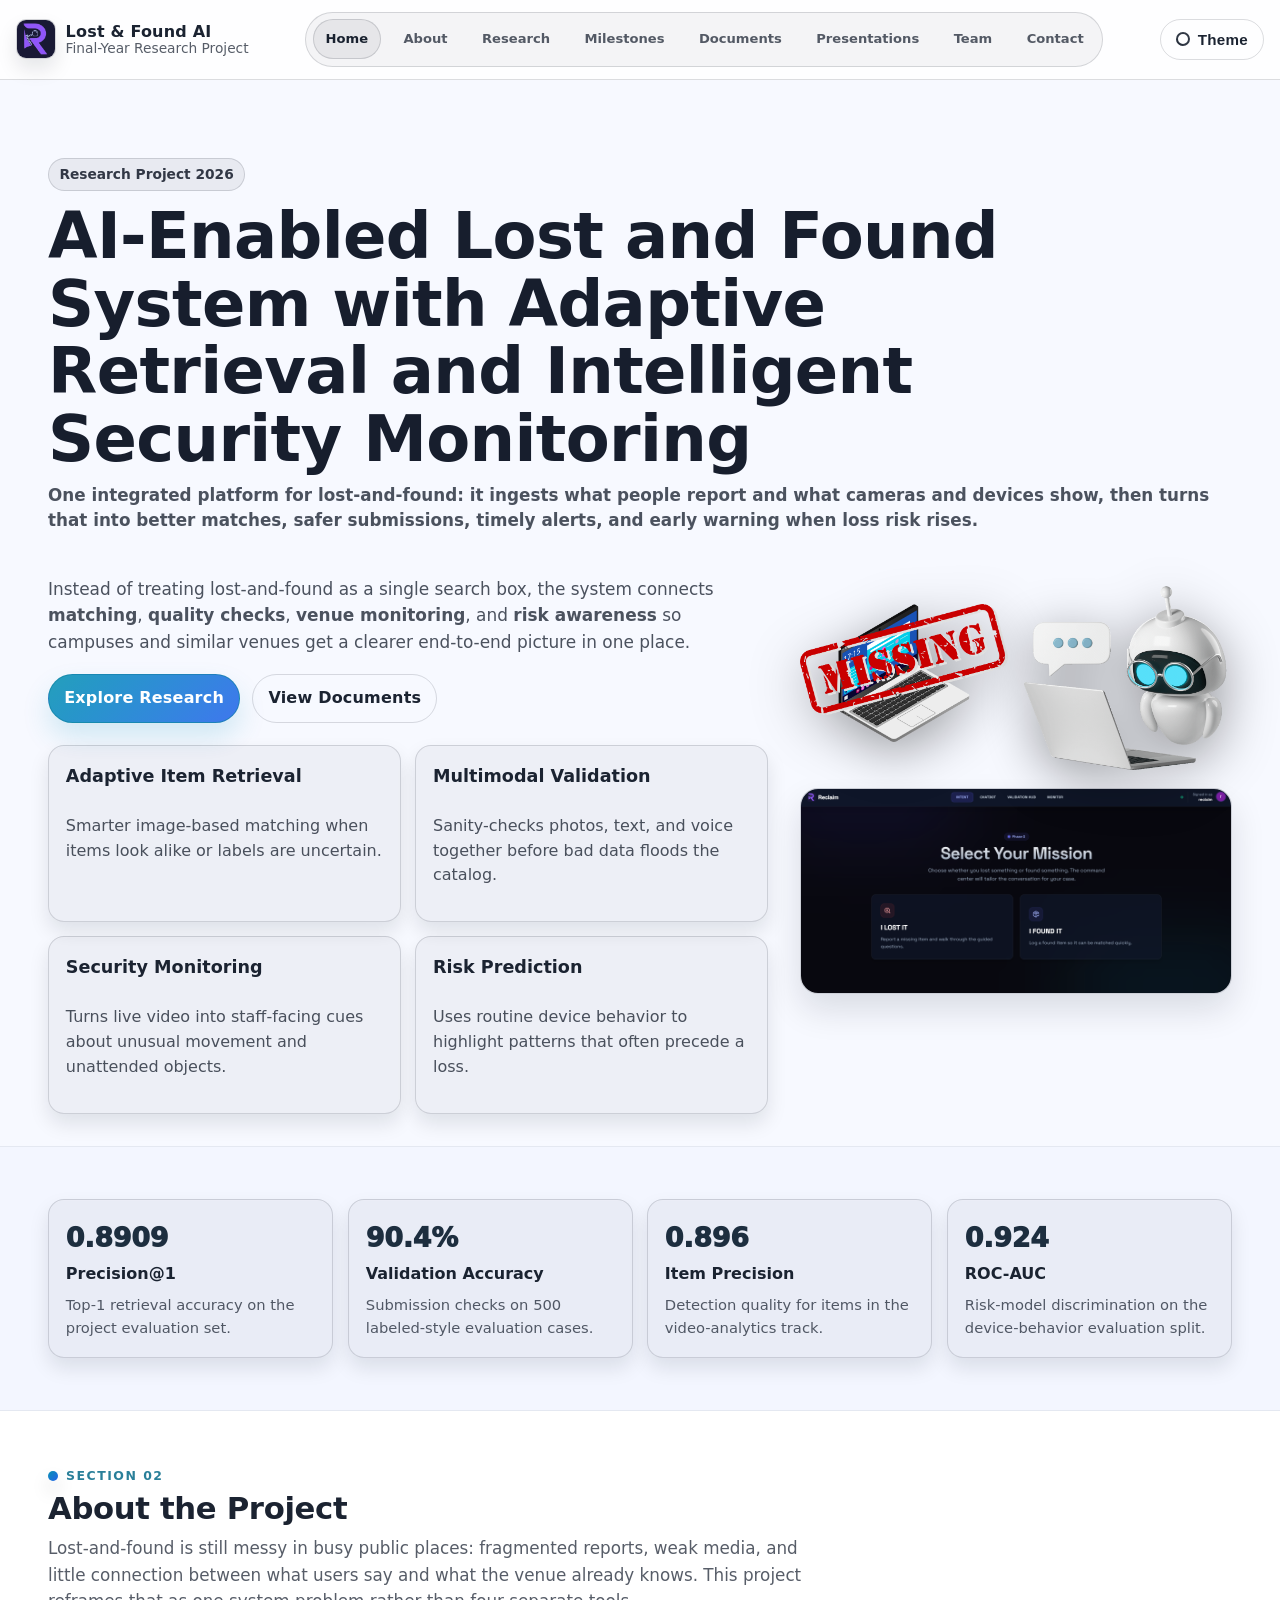
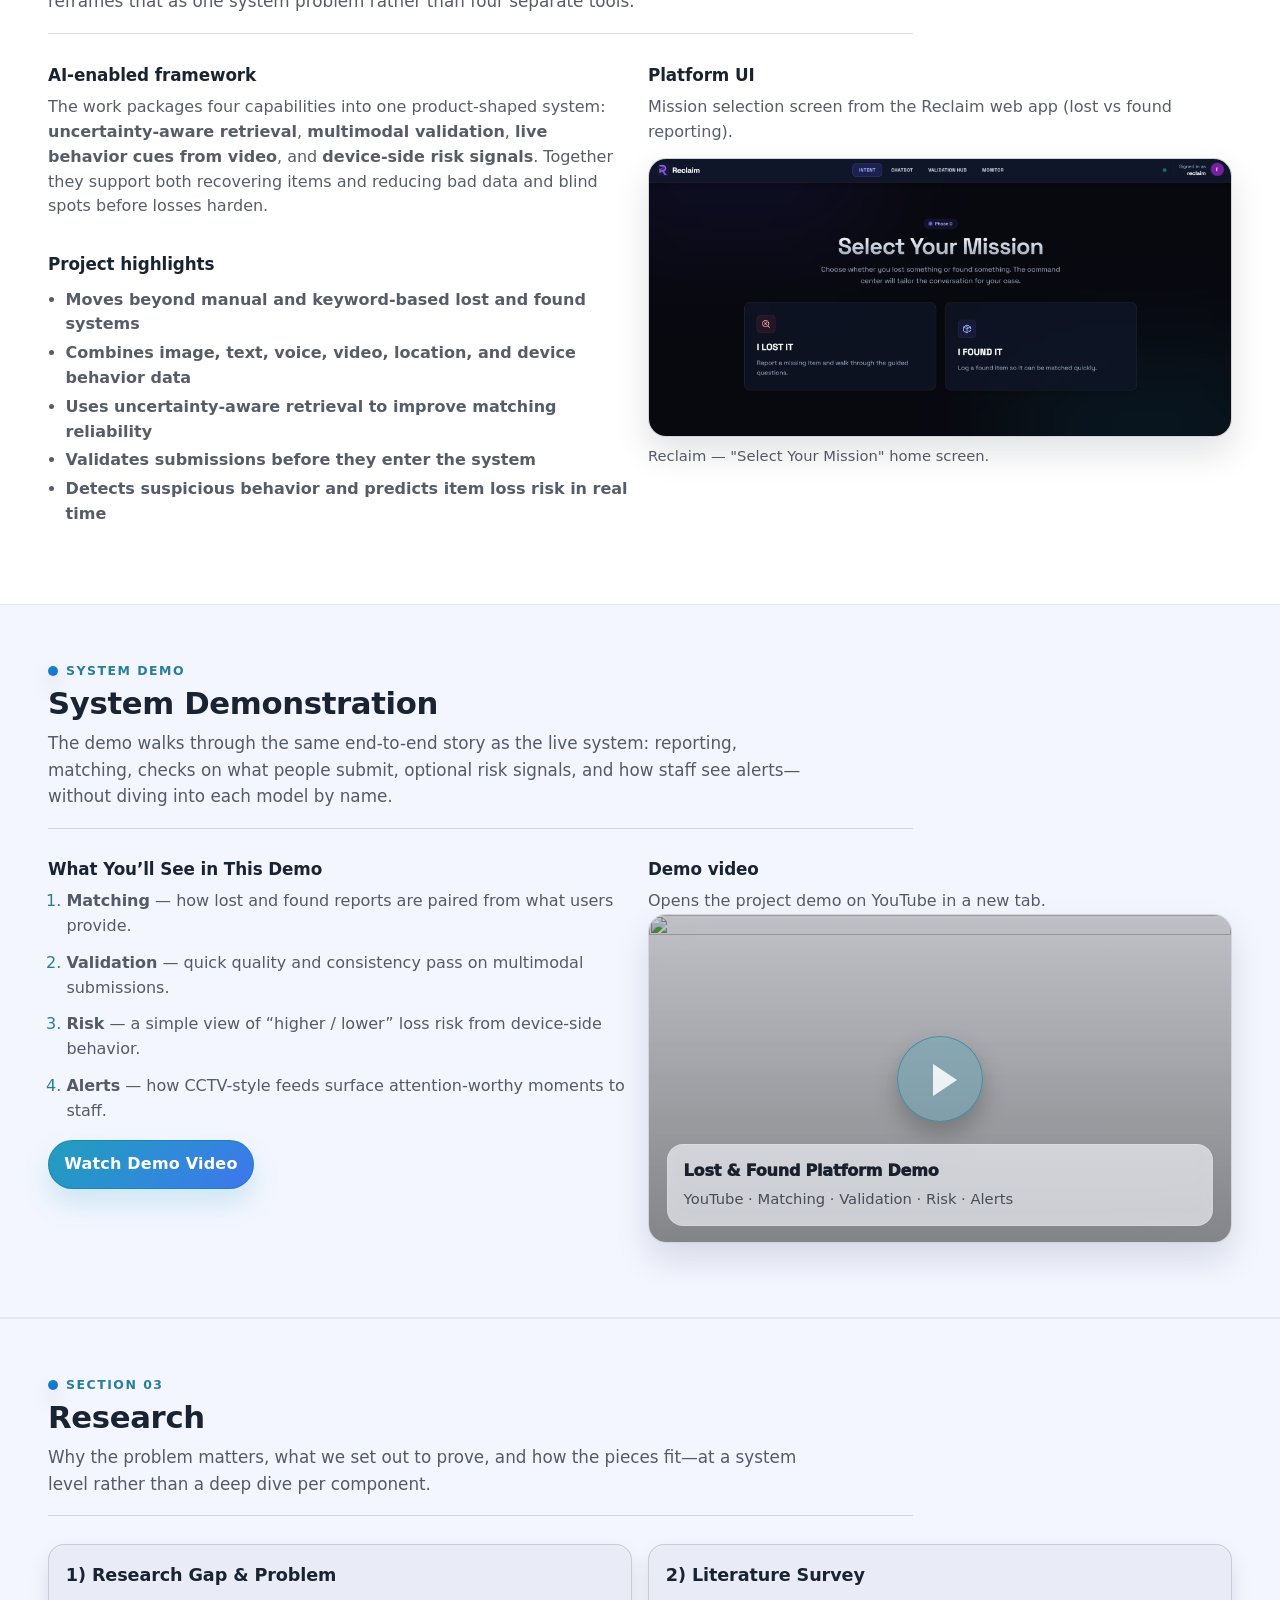
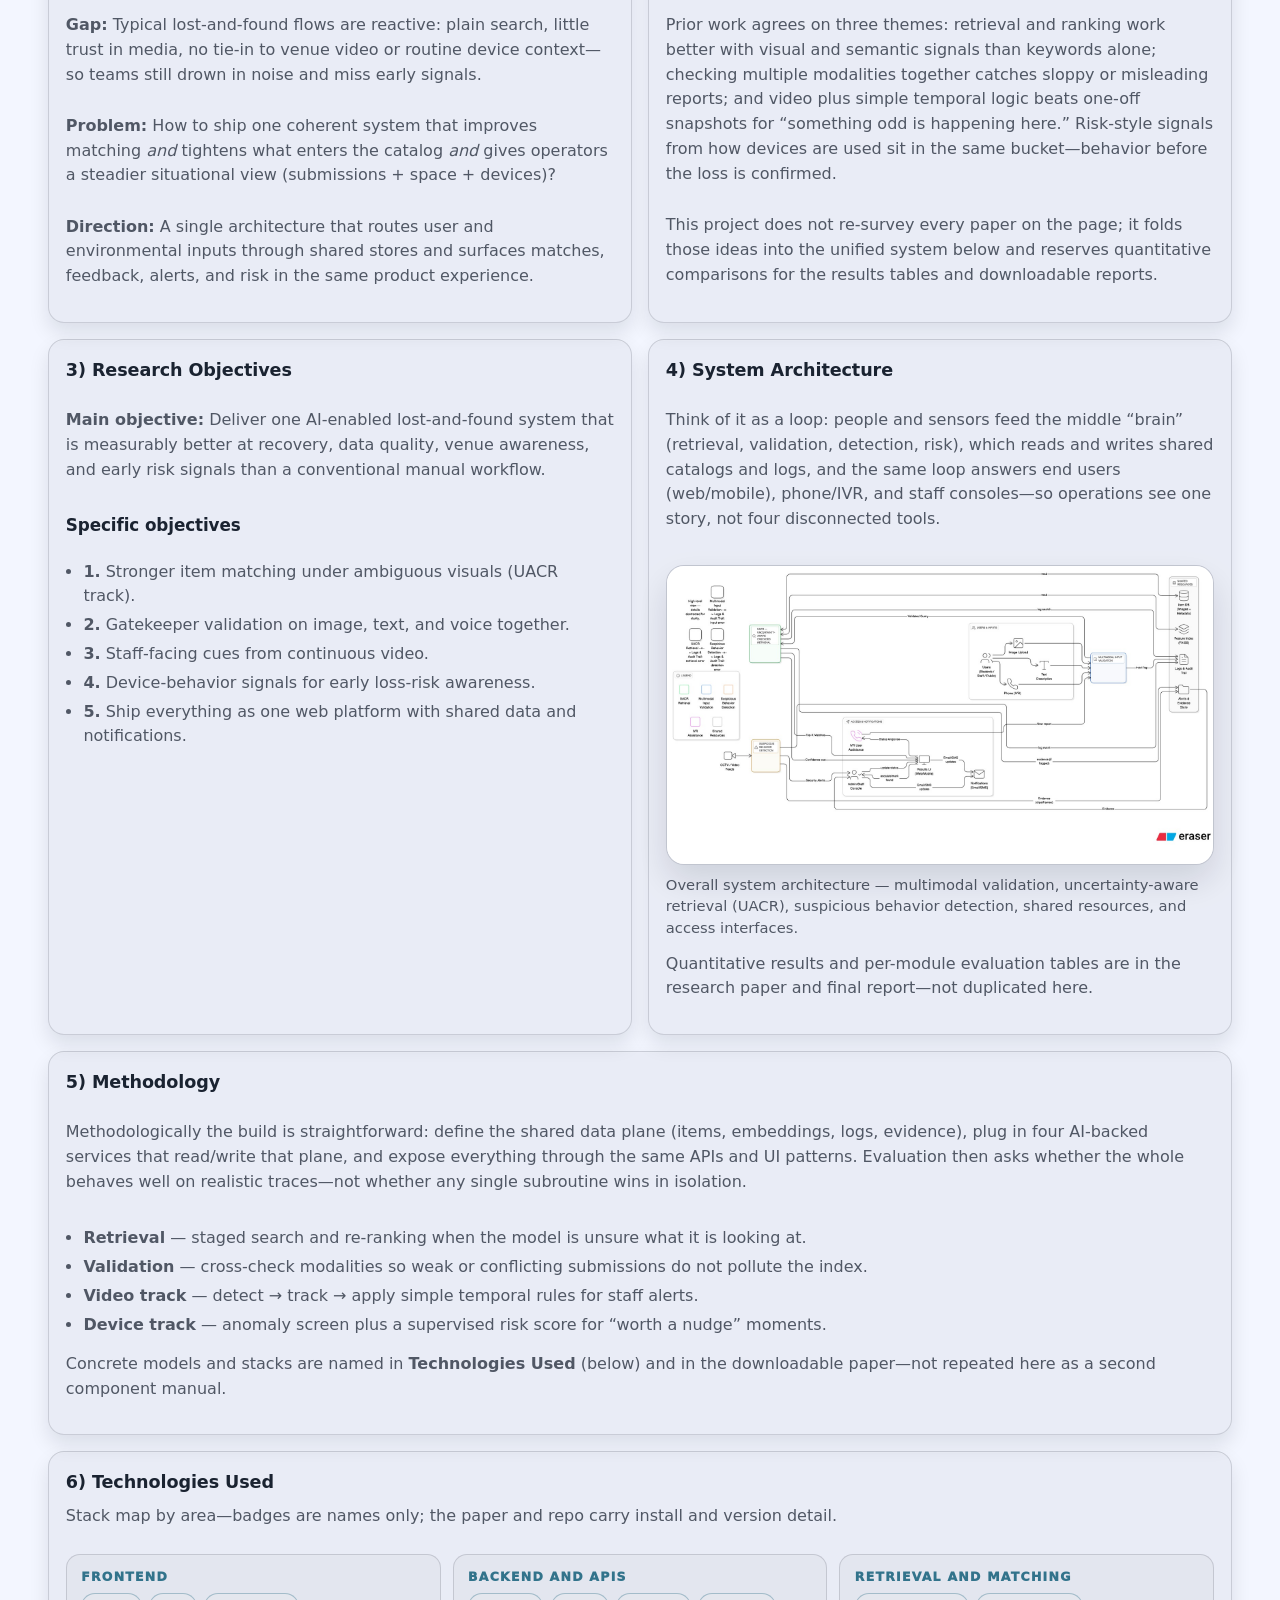
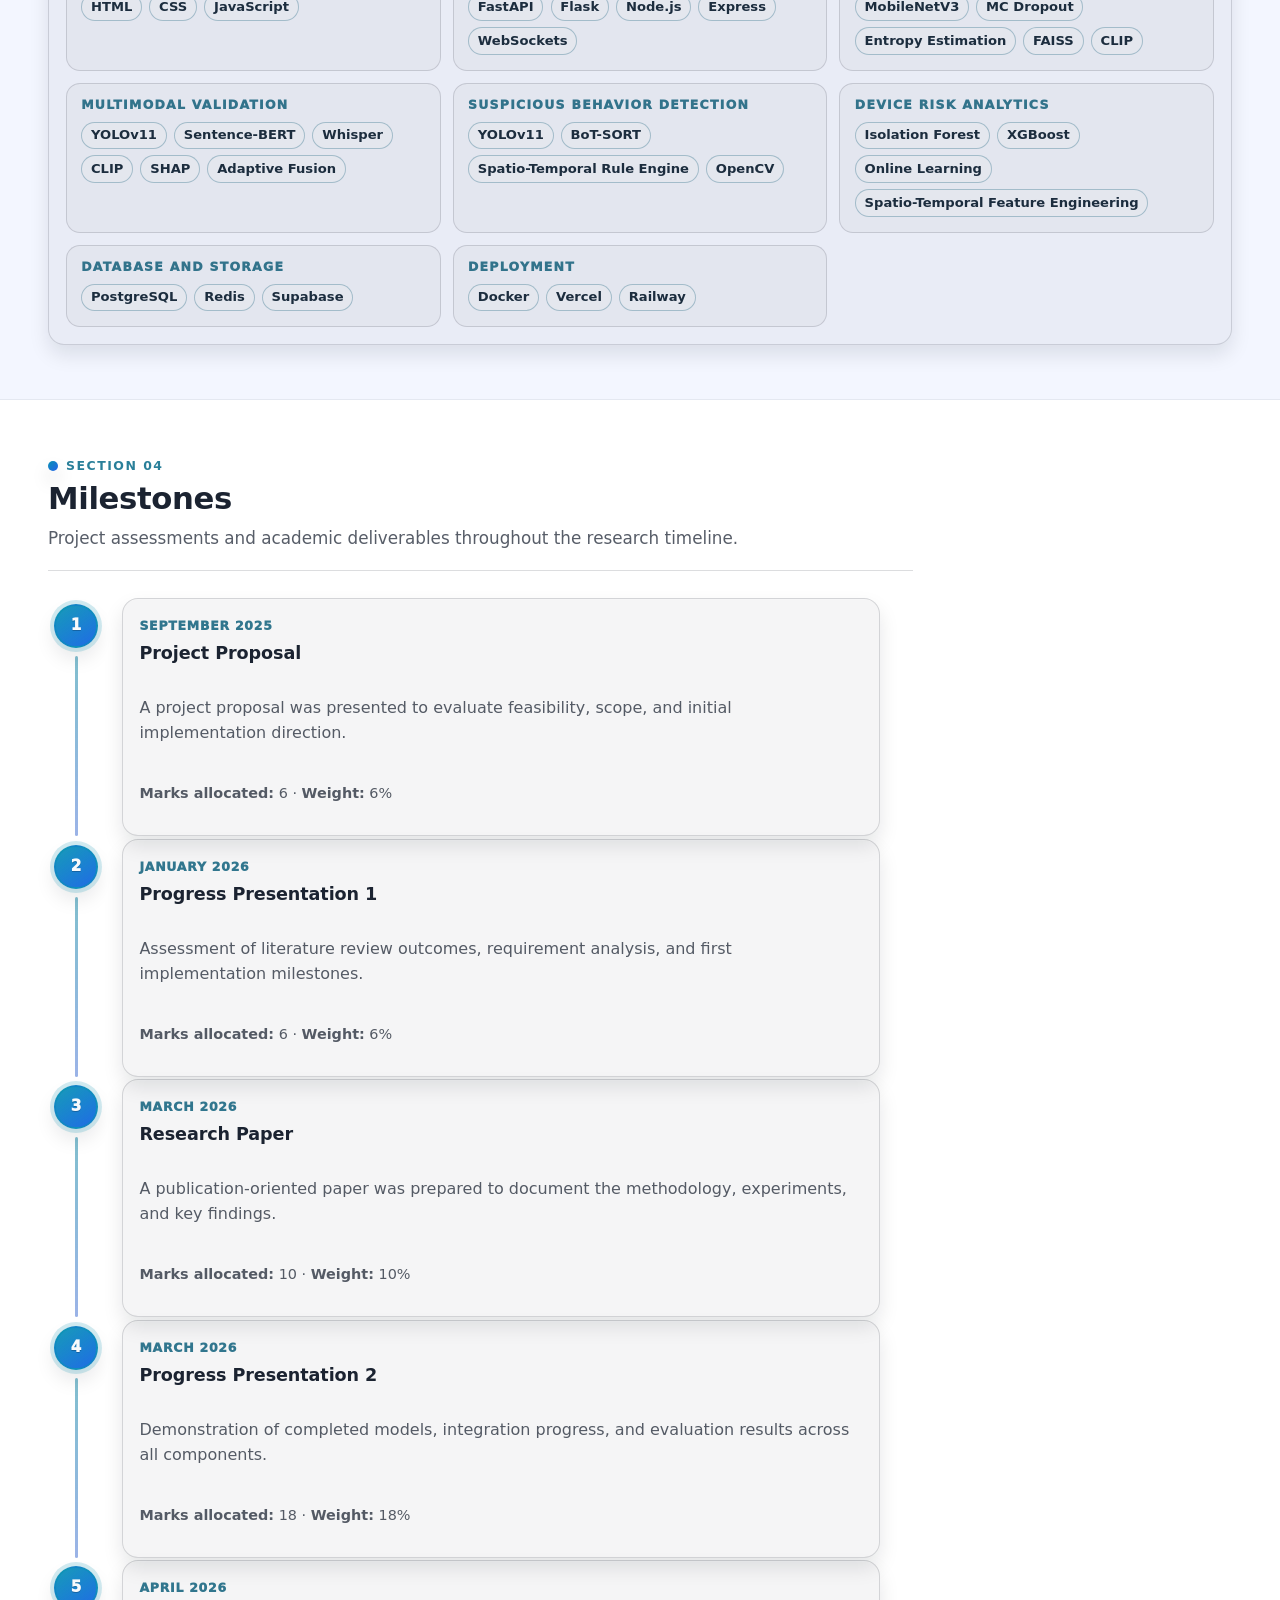
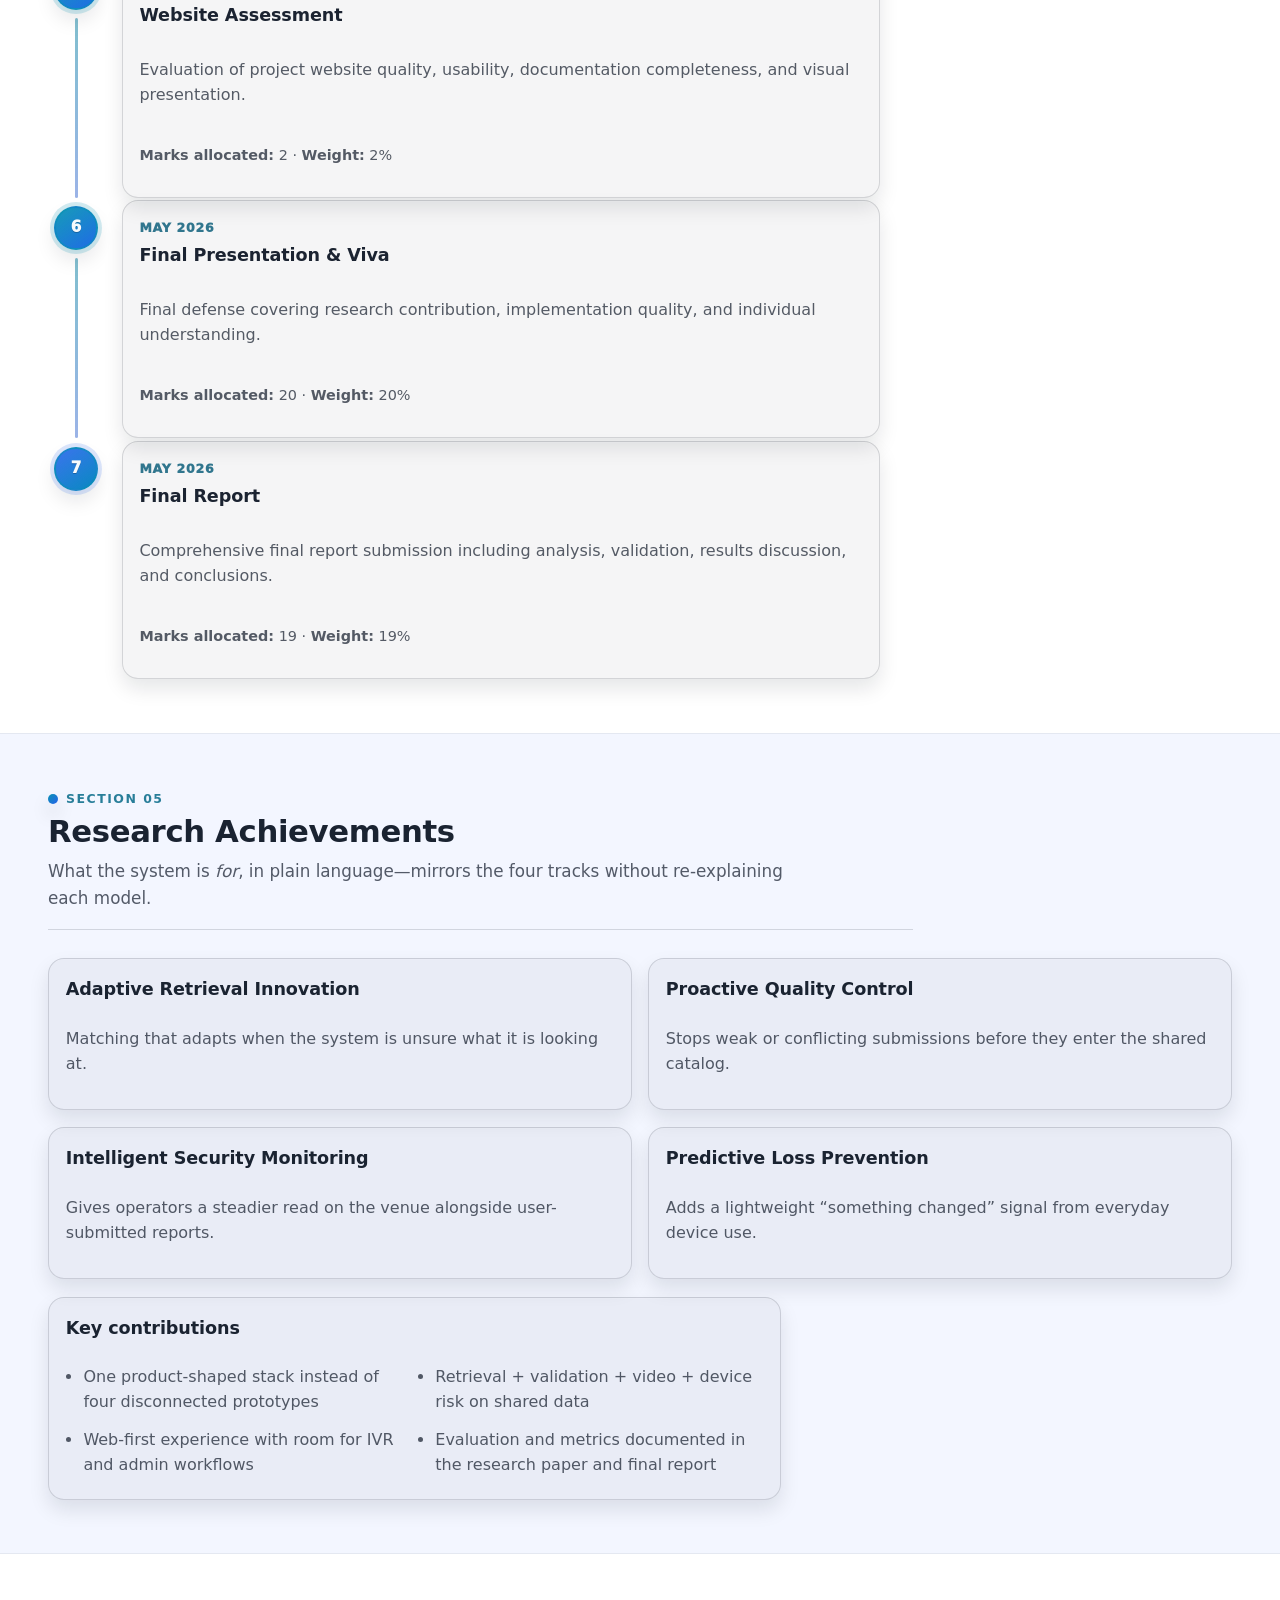
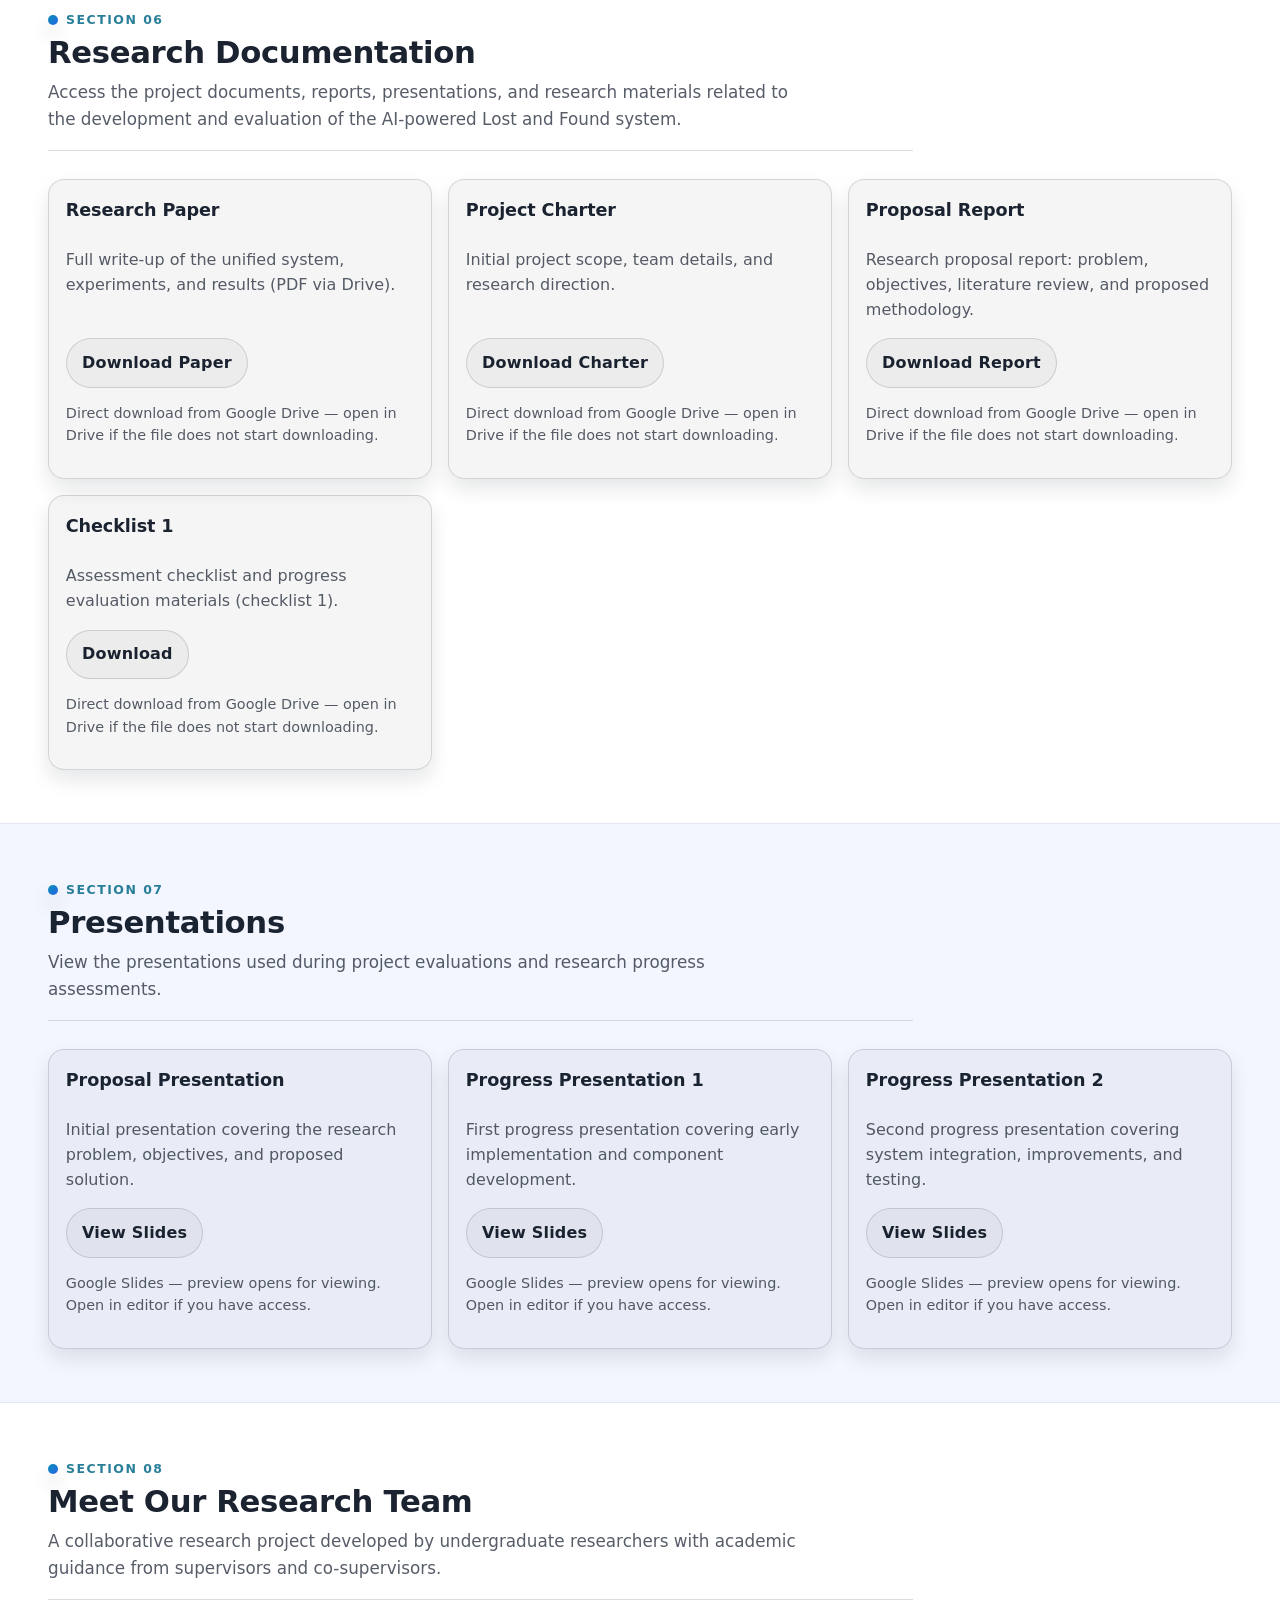
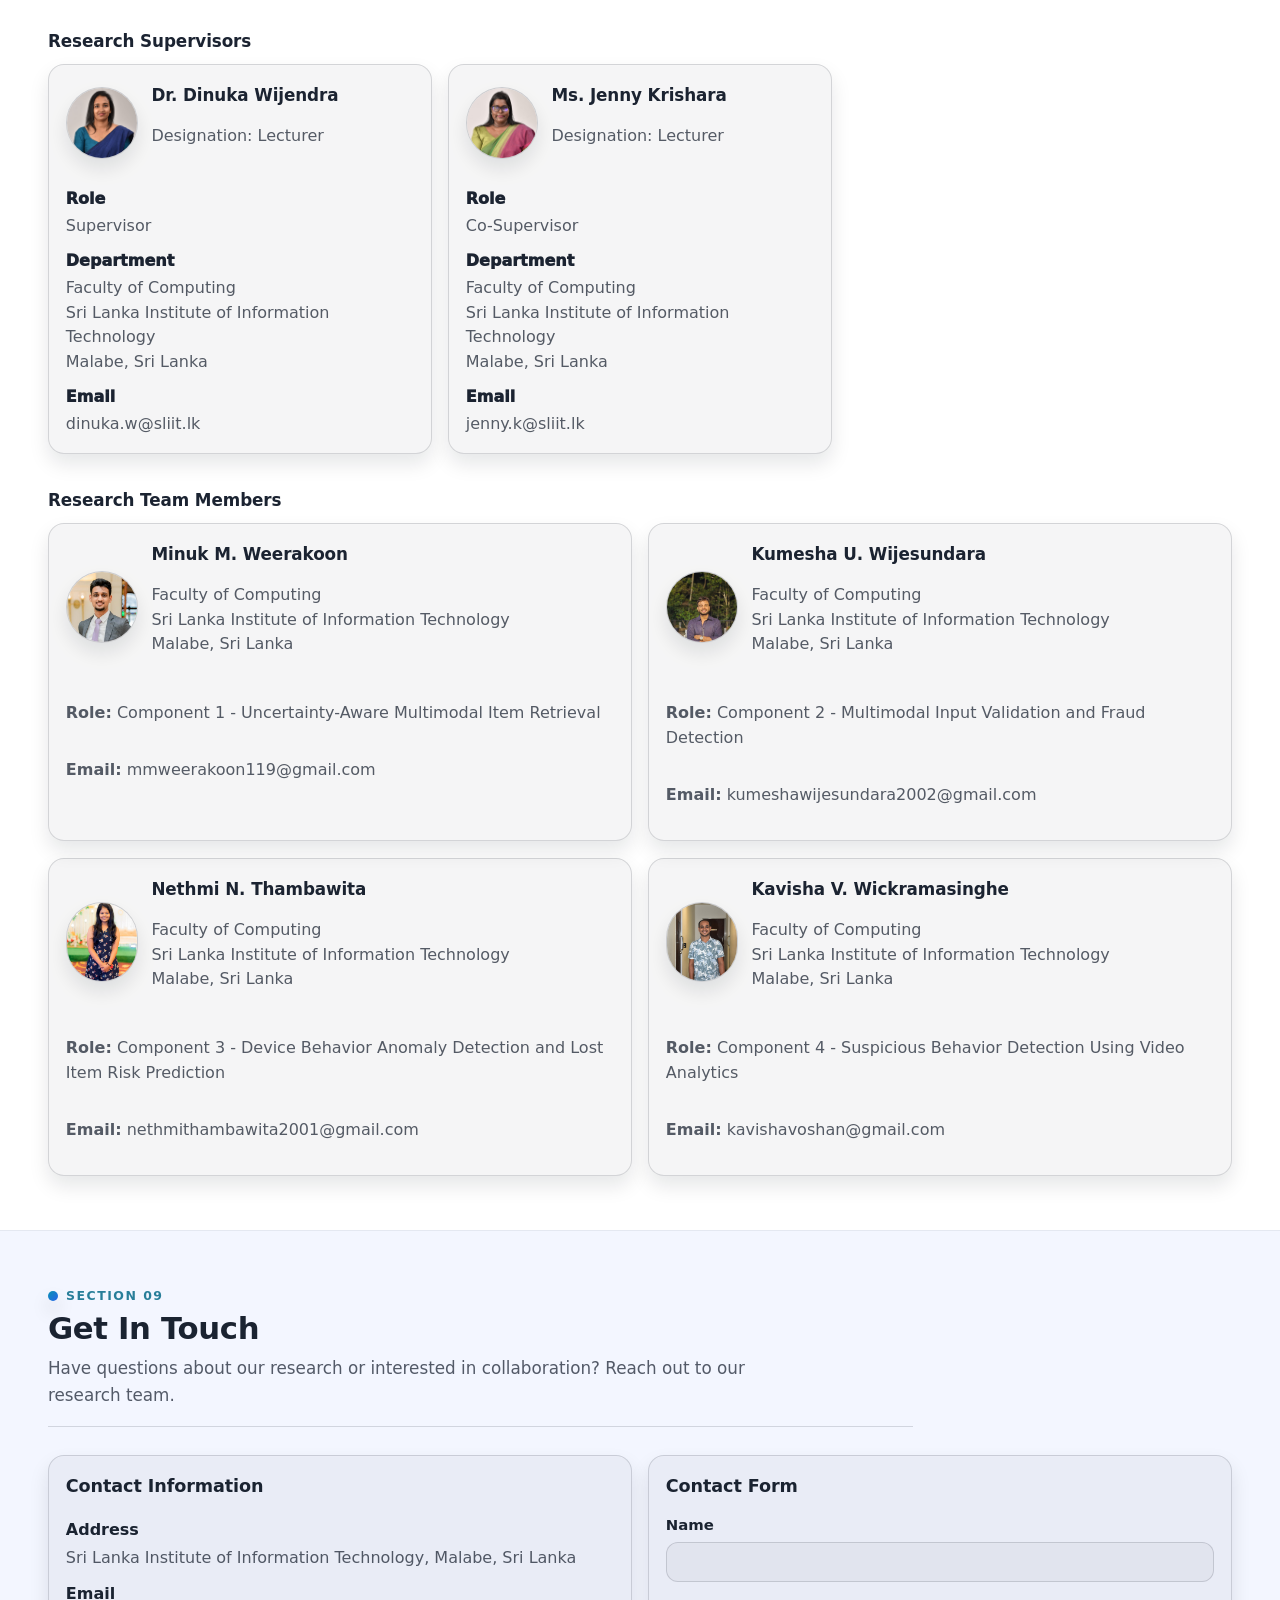
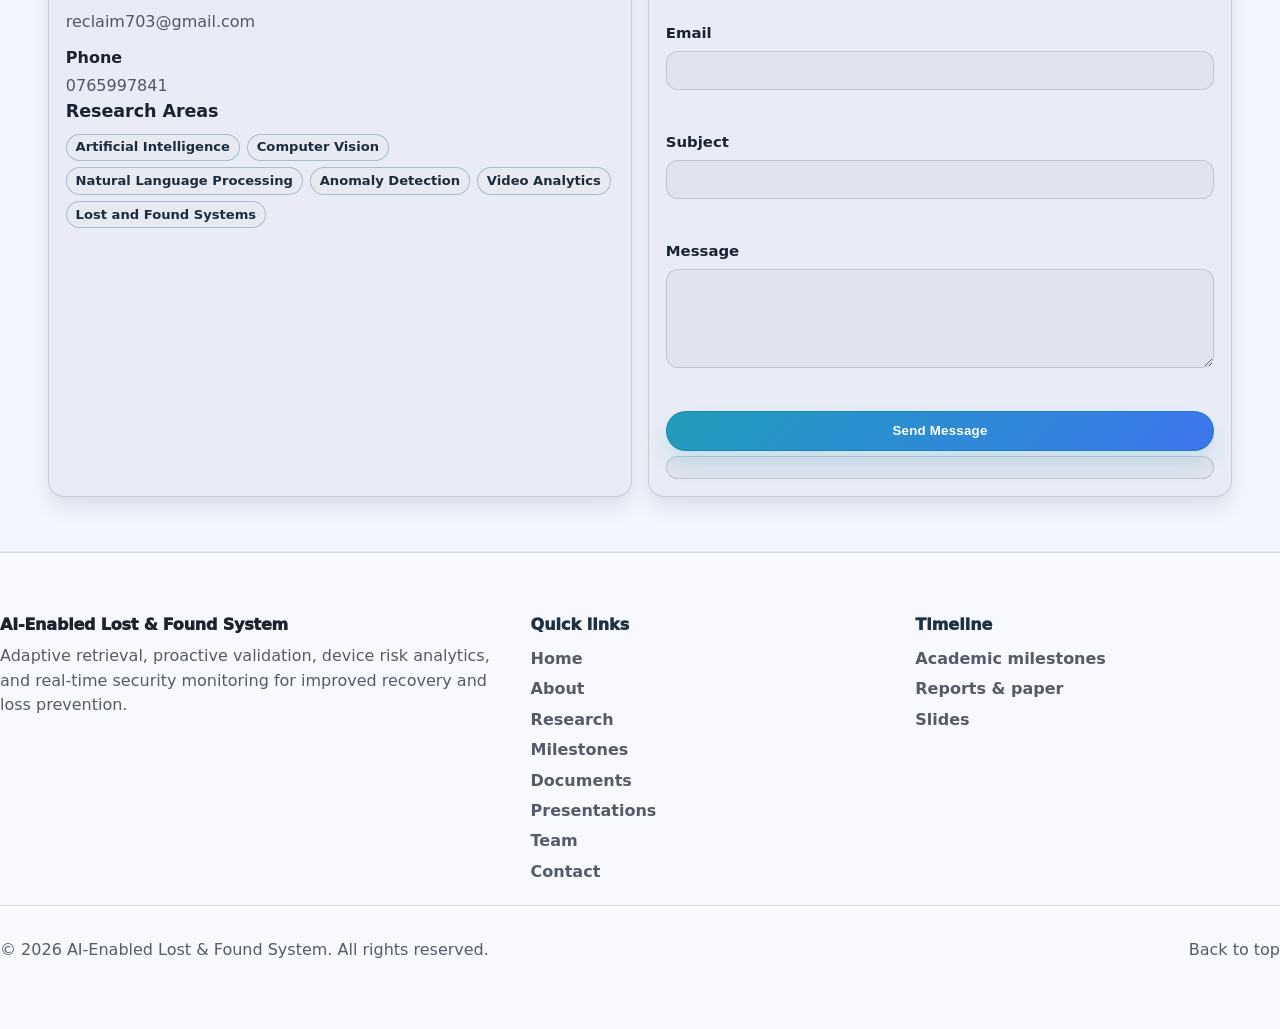
==== commit 41e8222f: "Changed the code to compatible with mobile screens aswell" ====
--- a/index.html
+++ b/index.html
@@ -2,10 +2,10 @@
 <html lang="en" data-theme="light">
   <head>
     <meta charset="utf-8" />
-    <meta name="viewport" content="width=device-width, initial-scale=1" />
+    <meta name="viewport" content="width=device-width, initial-scale=1, viewport-fit=cover" />
     <meta
       name="description"
-      content="AI-Enabled Lost and Found System with Adaptive Retrieval and Intelligent Security Monitoring: uncertainty-aware retrieval, multimodal validation, suspicious behavior detection, and device risk analytics."
+      content="Unified AI lost-and-found platform: smarter matching, submission checks, CCTV-aware alerts, and device-side risk signals—one system for recovery and prevention."
     />
     <title>AI-Enabled Lost and Found System with Adaptive Retrieval and Intelligent Security Monitoring | Research Project 2026</title>
     <link rel="stylesheet" href="assets/css/style.css" />
@@ -40,8 +40,7 @@
             <a href="#home" title="Home">Home</a>
             <a href="#about" title="About">About</a>
             <a href="#research" title="Research">Research</a>
-            <a href="#project-modules" title="Project Modules">Project Modules</a>
-            <a href="#results-discussion" title="Results and Discussion">Results</a>
+            <a href="#milestones" title="Milestones">Milestones</a>
             <a href="#documents" title="Documents">Documents</a>
             <a href="#presentations" title="Presentations">Presentations</a>
             <a href="#team" title="Team">Team</a>
@@ -66,17 +65,17 @@
             <p class="eyebrow">Research Project 2026</p>
             <h1 class="hero-title">AI-Enabled Lost and Found System with Adaptive Retrieval and Intelligent Security Monitoring</h1>
             <p class="hero-subtitle hero-subtitle--wide">
-              A unified AI-powered lost and found platform that improves item recovery through uncertainty-aware retrieval, proactive multimodal validation,
-              real-time suspicious behavior detection, and predictive device risk analytics.
+              One integrated platform for lost-and-found: it ingests what people report and what cameras and devices show, then turns that into better
+              matches, safer submissions, timely alerts, and early warning when loss risk rises.
             </p>
           </header>
 
           <div class="hero-inner">
           <div class="hero-copy reveal">
             <p class="hero-lede">
-              The proposed modular framework integrates adaptive retrieval, proactive validation, real-time monitoring, and predictive analytics to move
-              beyond reactive item matching toward <strong>proactive loss prevention</strong> and <strong>intelligent security monitoring</strong> in
-              real-world environments.
+              Instead of treating lost-and-found as a single search box, the system connects <strong>matching</strong>, <strong>quality checks</strong>,
+              <strong>venue monitoring</strong>, and <strong>risk awareness</strong> so campuses and similar venues get a clearer end-to-end picture in
+              one place.
             </p>
             <div class="hero-cta">
               <a class="btn btn-primary" href="#research">Explore Research</a>
@@ -86,19 +85,19 @@
             <div class="hero-highlights" aria-label="Highlights">
               <article class="card highlight-card">
                 <h3>Adaptive Item Retrieval</h3>
-                <p class="muted">Uncertainty-aware cascaded retrieval using MC Dropout, FAISS, and CLIP-based semantic re-ranking.</p>
+                <p class="muted">Smarter image-based matching when items look alike or labels are uncertain.</p>
               </article>
               <article class="card highlight-card">
                 <h3>Multimodal Validation</h3>
-                <p class="muted">Image, text, and voice quality validation with cross-modal consistency checking and explainable feedback.</p>
+                <p class="muted">Sanity-checks photos, text, and voice together before bad data floods the catalog.</p>
               </article>
               <article class="card highlight-card">
                 <h3>Security Monitoring</h3>
-                <p class="muted">Real-time suspicious behavior detection using YOLOv11, BoT-SORT tracking, and spatio-temporal rules.</p>
+                <p class="muted">Turns live video into staff-facing cues about unusual movement and unattended objects.</p>
               </article>
               <article class="card highlight-card">
                 <h3>Risk Prediction</h3>
-                <p class="muted">Device behavior anomaly detection and XGBoost-based predictive analytics for proactive loss prevention.</p>
+                <p class="muted">Uses routine device behavior to highlight patterns that often precede a loss.</p>
               </article>
             </div>
           </div>
@@ -144,22 +143,22 @@
             <article class="card stat-card reveal">
               <p class="stat-value">0.8909</p>
               <p class="stat-label">Precision@1</p>
-              <p class="muted stat-note">Achieved by the UACR + CLIP hybrid retrieval method.</p>
+              <p class="muted stat-note">Top-1 retrieval accuracy on the project evaluation set.</p>
             </article>
             <article class="card stat-card reveal">
               <p class="stat-value">90.4%</p>
               <p class="stat-label">Validation Accuracy</p>
-              <p class="muted stat-note">Achieved by the proactive multimodal validation module on 500 submissions.</p>
+              <p class="muted stat-note">Submission checks on 500 labeled-style evaluation cases.</p>
             </article>
             <article class="card stat-card reveal">
               <p class="stat-value">0.896</p>
               <p class="stat-label">Item Precision</p>
-              <p class="muted stat-note">Achieved by YOLOv11 for object/item detection in suspicious behavior monitoring.</p>
+              <p class="muted stat-note">Detection quality for items in the video-analytics track.</p>
             </article>
             <article class="card stat-card reveal">
               <p class="stat-value">0.924</p>
               <p class="stat-label">ROC-AUC</p>
-              <p class="muted stat-note">Achieved by XGBoost-based predictive lost item risk analytics.</p>
+              <p class="muted stat-note">Risk-model discrimination on the device-behavior evaluation split.</p>
             </article>
           </div>
         </div>
@@ -172,9 +171,8 @@
             <p class="doc-kicker">Section 02</p>
             <h2 class="doc-h2">About the Project</h2>
             <p class="doc-lead">
-              Lost and found management remains a major challenge in public environments such as campuses, transport hubs, and commercial buildings.
-              Traditional systems depend mainly on manual reporting and keyword-based searching, which often fail when users provide incomplete
-              descriptions, low-quality images, or inconsistent information.
+              Lost-and-found is still messy in busy public places: fragmented reports, weak media, and little connection between what users say and what
+              the venue already knows. This project reframes that as one system problem rather than four separate tools.
             </p>
           </header>
 
@@ -182,11 +180,9 @@
             <div class="doc-block reveal">
               <h3 class="doc-h3">AI-enabled framework</h3>
               <p class="muted">
-                This project introduces an AI-enabled lost and found framework that integrates four intelligent modules:
-                <strong>Uncertainty-Aware Cascaded Retrieval</strong>, <strong>Proactive Multimodal Input Validation</strong>,
-                <strong>Real-Time Suspicious Behavior Detection</strong>, and <strong>Predictive Device Risk Analytics</strong>. Together, these
-                modules improve retrieval accuracy, validate submission quality, detect abnormal behavior, and support proactive prevention before
-                items are permanently lost.
+                The work packages four capabilities into one product-shaped system: <strong>uncertainty-aware retrieval</strong>,
+                <strong>multimodal validation</strong>, <strong>live behavior cues from video</strong>, and <strong>device-side risk signals</strong>.
+                Together they support both recovering items and reducing bad data and blind spots before losses harden.
               </p>
 
               <h3 class="doc-h3 doc-h3-spaced">Project highlights</h3>
@@ -224,8 +220,8 @@
             <p class="doc-kicker">System Demo</p>
             <h2 class="doc-h2">System Demonstration</h2>
             <p class="doc-lead">
-              Experience the AI-powered Lost and Found platform through a complete demonstration of the four main research components: item matching,
-              multimodal validation, lost item risk prediction, and suspicious behavior detection.
+              The demo walks through the same end-to-end story as the live system: reporting, matching, checks on what people submit, optional risk
+              signals, and how staff see alerts—without diving into each model by name.
             </p>
           </header>
 
@@ -233,22 +229,10 @@
             <div class="doc-block reveal">
               <h3 class="doc-h3">What You’ll See in This Demo</h3>
               <ol class="doc-objectives">
-                <li>
-                  <strong>Lost and Found Item Matching</strong><br />
-                  Demonstrates how the system matches lost and found item reports using image, text, and location data.
-                </li>
-                <li>
-                  <strong>Multimodal Submission Validation</strong><br />
-                  Shows how text, image, and voice inputs are validated to detect inconsistencies and fraudulent claims.
-                </li>
-                <li>
-                  <strong>Lost Item Risk Prediction</strong><br />
-                  Displays how device behavior patterns are analyzed to predict potential item loss.
-                </li>
-                <li>
-                  <strong>Suspicious Behavior Detection</strong><br />
-                  Shows how video analytics detect unattended items, loitering, running, and person-item interactions.
-                </li>
+                <li><strong>Matching</strong> — how lost and found reports are paired from what users provide.</li>
+                <li><strong>Validation</strong> — quick quality and consistency pass on multimodal submissions.</li>
+                <li><strong>Risk</strong> — a simple view of “higher / lower” loss risk from device-side behavior.</li>
+                <li><strong>Alerts</strong> — how CCTV-style feeds surface attention-worthy moments to staff.</li>
               </ol>
 
               <div style="margin-top: 1rem;">
@@ -300,8 +284,7 @@
             <p class="doc-kicker">Section 03</p>
             <h2 class="doc-h2">Research</h2>
             <p class="doc-lead">
-              This section summarizes the research motivation, related work, objectives, and technical approach used to build an AI-powered Lost &amp;
-              Found system that supports retrieval, validation, prediction, and detection.
+              Why the problem matters, what we set out to prove, and how the pieces fit—at a system level rather than a deep dive per component.
             </p>
           </header>
 
@@ -309,74 +292,55 @@
             <article class="card card-story reveal">
               <h3 class="doc-h3">1) Research Gap &amp; Problem</h3>
               <p class="muted">
-                <strong>Research gap:</strong> Existing lost and found systems are mostly reactive, manual, and keyword-based. They lack intelligent
-                quality control, uncertainty-aware retrieval, multimodal validation, real-time suspicious behavior monitoring, and predictive risk
-                analytics. Current systems often treat item recovery as a simple matching problem, but they do not properly handle ambiguous visual
-                inputs, incomplete descriptions, fraudulent claims, suspicious item-related behavior, or behavioral patterns that may indicate future
-                loss events.
+                <strong>Gap:</strong> Typical lost-and-found flows are reactive: plain search, little trust in media, no tie-in to venue video or
+                routine device context—so teams still drown in noise and miss early signals.
               </p>
               <p class="muted" style="margin-top: 0.65rem;">
-                <strong>Research problem:</strong> How can an AI-enabled lost and found system improve item matching reliability, validate multimodal
-                submissions, detect suspicious behavior, and predict potential item loss risks in real-world public environments?
+                <strong>Problem:</strong> How to ship one coherent system that improves matching <em>and</em> tightens what enters the catalog
+                <em>and</em> gives operators a steadier situational view (submissions + space + devices)?
               </p>
               <p class="muted" style="margin-top: 0.65rem;">
-                The proposed solution addresses this problem through a unified modular architecture that combines adaptive retrieval, multimodal AI
-                validation, video-based behavioral monitoring, and predictive analytics.
+                <strong>Direction:</strong> A single architecture that routes user and environmental inputs through shared stores and surfaces matches,
+                feedback, alerts, and risk in the same product experience.
               </p>
             </article>
 
             <article class="card card-story reveal">
               <h3 class="doc-h3">2) Literature Survey</h3>
               <p class="muted">
-                Traditional lost and found systems rely heavily on manual reporting and keyword-based searching. These systems perform poorly when user
-                descriptions are incomplete, images are unclear, or submitted information is inconsistent.
+                Prior work agrees on three themes: retrieval and ranking work better with visual and semantic signals than keywords alone; checking
+                multiple modalities together catches sloppy or misleading reports; and video plus simple temporal logic beats one-off snapshots for
+                “something odd is happening here.” Risk-style signals from how devices are used sit in the same bucket—behavior before the loss is
+                confirmed.
               </p>
               <p class="muted" style="margin-top: 0.65rem;">
-                Recent studies in computer vision and machine learning show that image-based retrieval, multimodal learning, and uncertainty estimation
-                can improve matching reliability. However, fixed classification pipelines often fail under blur, occlusion, poor lighting, or visually
-                similar items. Entropy-based uncertainty estimation and MC Dropout help identify low-confidence predictions and guide adaptive retrieval
-                behavior.
-              </p>
-              <p class="muted" style="margin-top: 0.65rem;">
-                Multimodal validation has become important because low-quality or fraudulent submissions can reduce system reliability. Image-text
-                alignment using CLIP, text coherence analysis using Sentence-BERT, object detection using YOLO, and voice transcription using Whisper can
-                help validate whether user inputs are complete and consistent.
-              </p>
-              <p class="muted" style="margin-top: 0.65rem;">
-                In surveillance environments, suspicious activity is better detected through temporal behavior patterns rather than single-frame
-                decisions. Object detection combined with multi-object tracking and spatio-temporal rules can detect unattended items, loitering,
-                running, and owner-return events.
-              </p>
-              <p class="muted" style="margin-top: 0.65rem;">
-                For proactive loss prevention, anomaly detection and predictive analytics can identify abnormal device behavior before a confirmed loss
-                occurs. Isolation Forest can detect unusual behavior without labeled data, while XGBoost can predict the probability of item loss using
-                behavioral and spatio-temporal features.
+                This project does not re-survey every paper on the page; it folds those ideas into the unified system below and reserves quantitative
+                comparisons for the results tables and downloadable reports.
               </p>
             </article>
 
             <article class="card card-story reveal">
               <h3 class="doc-h3">3) Research Objectives</h3>
               <p class="muted">
-                <strong>Main objective:</strong> To design and develop an AI-enabled lost and found system that improves item recovery, validates
-                submission quality, detects suspicious behavior, and predicts potential item loss through adaptive retrieval, multimodal intelligence,
-                temporal reasoning, and predictive analytics.
+                <strong>Main objective:</strong> Deliver one AI-enabled lost-and-found system that is measurably better at recovery, data quality, venue
+                awareness, and early risk signals than a conventional manual workflow.
               </p>
               <h4 class="doc-h3" style="margin-top: 0.85rem;">Specific objectives</h4>
               <ul class="list">
-                <li><strong>1.</strong> To develop an Uncertainty-Aware Cascaded Retrieval module that adapts item matching behavior based on classification uncertainty.</li>
-                <li><strong>2.</strong> To design a Proactive Multimodal Input Validation module that evaluates image quality, text completeness, voice clarity, and cross-modal consistency.</li>
-                <li><strong>3.</strong> To implement a Real-Time Suspicious Behavior Detection module that identifies unattended items, owner-return events, loitering, and running using video analytics.</li>
-                <li><strong>4.</strong> To develop a Device Behavior Anomaly Detection and Predictive Risk Analytics module that detects abnormal device behavior and predicts lost item risk.</li>
-                <li><strong>5.</strong> To integrate all modules into a unified web-based lost and found platform with real-time alerts, explainable feedback, and scalable system architecture.</li>
+                <li><strong>1.</strong> Stronger item matching under ambiguous visuals (UACR track).</li>
+                <li><strong>2.</strong> Gatekeeper validation on image, text, and voice together.</li>
+                <li><strong>3.</strong> Staff-facing cues from continuous video.</li>
+                <li><strong>4.</strong> Device-behavior signals for early loss-risk awareness.</li>
+                <li><strong>5.</strong> Ship everything as one web platform with shared data and notifications.</li>
               </ul>
             </article>
 
             <article class="card card-story reveal">
               <h3 class="doc-h3">4) System Architecture</h3>
               <p class="muted">
-                The system is organized as a pipeline from heterogeneous inputs to actionable outputs: multimodal and behavioral data is collected, fused
-                through model-specific AI services, passed through a decision layer that unifies confidences and alerts, and finally surfaced as ranked
-                matches, feedback, and notifications.
+                Think of it as a loop: people and sensors feed the middle “brain” (retrieval, validation, detection, risk), which reads and writes
+                shared catalogs and logs, and the same loop answers end users (web/mobile), phone/IVR, and staff consoles—so operations see one story,
+                not four disconnected tools.
               </p>
 
               <figure class="system-arch-figure" role="region" aria-label="System architecture diagram">
@@ -396,81 +360,35 @@
               </figure>
 
               <p class="muted" style="margin-top: 0.85rem;">
-                For module-level implementation details, see <a href="#project-modules">Project Modules</a>.
+                Quantitative results and per-module evaluation tables are in the <a href="#documents">research paper</a> and final report—not duplicated
+                here.
               </p>
             </article>
 
             <article class="card card-story reveal">
               <h3 class="doc-h3">5) Methodology</h3>
-              <div class="method-cards" aria-label="Methodology steps">
-                <div class="method-card">
-                  <span class="method-badge" aria-hidden="true">1</span>
-                  <div>
-                    <h4 class="doc-h3">Uncertainty-Aware Cascaded Retrieval</h4>
-                    <p class="muted">
-                      The system first classifies the input item image using a lightweight MobileNetV3-based classifier. MC Dropout is applied during
-                      inference to estimate uncertainty through entropy. Based on the uncertainty value, the system dynamically selects category-filtered
-                      search, expanded category search, or global search.
-                    </p>
-                  </div>
-                </div>
-                <div class="method-card">
-                  <span class="method-badge" aria-hidden="true">2</span>
-                  <div>
-                    <h4 class="doc-h3">FAISS and CLIP-Based Matching</h4>
-                    <p class="muted">
-                      Item image embeddings are compared using FAISS for fast nearest-neighbor retrieval. When uncertainty is high, CLIP-based semantic
-                      re-ranking is applied to improve retrieval reliability in ambiguous cases.
-                    </p>
-                  </div>
-                </div>
-                <div class="method-card">
-                  <span class="method-badge" aria-hidden="true">3</span>
-                  <div>
-                    <h4 class="doc-h3">Proactive Multimodal Validation</h4>
-                    <p class="muted">
-                      The validation module checks image sharpness, object detection confidence, text completeness, semantic coherence, voice quality, and
-                      transcription confidence. It also verifies image-text alignment using CLIP and detects discrepancies across brand, color, category,
-                      and location.
-                    </p>
-                  </div>
-                </div>
-                <div class="method-card">
-                  <span class="method-badge" aria-hidden="true">4</span>
-                  <div>
-                    <h4 class="doc-h3">Explainable Feedback Generation</h4>
-                    <p class="muted">
-                      Rejected or low-quality submissions are supported with explainable feedback using SHAP-based feature contribution analysis,
-                      allowing users to understand why their submission was flagged.
-                    </p>
-                  </div>
-                </div>
-                <div class="method-card">
-                  <span class="method-badge" aria-hidden="true">5</span>
-                  <div>
-                    <h4 class="doc-h3">Real-Time Suspicious Behavior Detection</h4>
-                    <p class="muted">
-                      Live video frames are processed using YOLOv11 for object detection and BoT-SORT for multi-object tracking. Spatio-temporal rules
-                      detect unattended items, owner returns, loitering near unattended items, and running behavior.
-                    </p>
-                  </div>
-                </div>
-                <div class="method-card">
-                  <span class="method-badge" aria-hidden="true">6</span>
-                  <div>
-                    <h4 class="doc-h3">Device Behavior Anomaly and Risk Prediction</h4>
-                    <p class="muted">
-                      Device behavior is represented using connectivity frequency, location transitions, session duration, hour-of-day, and day-of-week
-                      features. Isolation Forest detects abnormal behavior, while XGBoost predicts lost item risk using supervised learning and online
-                      model improvement.
-                    </p>
-                  </div>
-                </div>
-              </div>
+              <p class="muted">
+                Methodologically the build is straightforward: define the shared data plane (items, embeddings, logs, evidence), plug in four AI-backed
+                services that read/write that plane, and expose everything through the same APIs and UI patterns. Evaluation then asks whether the
+                whole behaves well on realistic traces—not whether any single subroutine wins in isolation.
+              </p>
+              <ul class="list" style="margin-top: 0.75rem;">
+                <li><strong>Retrieval</strong> — staged search and re-ranking when the model is unsure what it is looking at.</li>
+                <li><strong>Validation</strong> — cross-check modalities so weak or conflicting submissions do not pollute the index.</li>
+                <li><strong>Video track</strong> — detect → track → apply simple temporal rules for staff alerts.</li>
+                <li><strong>Device track</strong> — anomaly screen plus a supervised risk score for “worth a nudge” moments.</li>
+              </ul>
+              <p class="muted" style="margin-top: 0.65rem;">
+                Concrete models and stacks are named in <strong>Technologies Used</strong> (below) and in the downloadable paper—not repeated here as a
+                second component manual.
+              </p>
             </article>
 
             <article class="card card-story reveal">
               <h3 class="doc-h3">6) Technologies Used</h3>
+              <p class="muted" style="margin: 0 0 0.85rem;">
+                Stack map by area—badges are names only; the paper and repo carry install and version detail.
+              </p>
               <div class="tech-groups tech-groups--cards" aria-label="Technologies used by category">
                 <div class="tech-group">
                   <h4 class="tech-cat-title">Frontend</h4>
@@ -558,391 +476,152 @@
         </div>
       </section>
 
-      <!-- 4. Project Modules -->
-      <section id="project-modules" class="section doc-section">
+      <section id="milestones" class="section doc-section" aria-label="Project milestones">
         <div class="container">
           <header class="doc-section-header reveal">
             <p class="doc-kicker">Section 04</p>
-            <h2 class="doc-h2">Four Integrated AI Modules</h2>
+            <h2 class="doc-h2">Milestones</h2>
             <p class="doc-lead">
-              The proposed system integrates four AI-driven modules that work together to improve lost item recovery, ensure submission quality,
-              monitor suspicious behavior, and predict loss risk.
+              Project assessments and academic deliverables throughout the research timeline.
             </p>
           </header>
 
-          <div class="grid grid-2 module-grid">
-            <article class="card module-card reveal">
-              <div class="module-head">
-                <h3 class="module-title">Uncertainty-Aware Cascaded Retrieval</h3>
-                <span class="pill">Module 1</span>
-              </div>
-              <p class="muted">
-                This module improves image-based item matching by using classification uncertainty as a control signal. A MobileNetV3-based classifier
-                predicts the item category, while MC Dropout is applied during inference to estimate uncertainty through entropy. Based on the uncertainty
-                value, the system dynamically chooses between category-filtered FAISS search, expanded retrieval, and CLIP-based semantic re-ranking.
-              </p>
-              <div class="module-badges" aria-label="Module 1 technologies">
-                <span class="tech-badge">MobileNetV3</span>
-                <span class="tech-badge">MC Dropout</span>
-                <span class="tech-badge">Entropy Estimation</span>
-                <span class="tech-badge">FAISS</span>
-                <span class="tech-badge">CLIP</span>
-              </div>
-              <p class="muted module-subhead">Results</p>
-              <div class="module-badges" aria-label="Module 1 results">
-                <span class="tech-badge">P@1: 0.8909</span>
-                <span class="tech-badge">Recall@5: 0.9455</span>
-                <span class="tech-badge">Method: UACR + CLIP Hybrid</span>
-              </div>
-            </article>
-
-            <article class="card module-card reveal">
-              <div class="module-head">
-                <h3 class="module-title">Proactive Multimodal Input Validation</h3>
-                <span class="pill">Module 2</span>
-              </div>
-              <p class="muted">
-                This module validates lost and found submissions before they enter the system. It evaluates image sharpness, object detection confidence,
-                text completeness, text coherence, voice clarity, transcription confidence, and cross-modal consistency. CLIP is used for image-text
-                alignment, while SHAP supports explainable feedback generation.
-              </p>
-              <div class="module-badges" aria-label="Module 2 technologies">
-                <span class="tech-badge">YOLOv11</span>
-                <span class="tech-badge">Sentence-BERT</span>
-                <span class="tech-badge">Whisper</span>
-                <span class="tech-badge">CLIP</span>
-                <span class="tech-badge">SHAP</span>
-                <span class="tech-badge">Adaptive Fusion</span>
-              </div>
-              <p class="muted module-subhead">Results</p>
-              <div class="module-badges" aria-label="Module 2 results">
-                <span class="tech-badge">Validation Accuracy: 90.4%</span>
-                <span class="tech-badge">Precision: 96.3%</span>
-                <span class="tech-badge">Recall: 96.3%</span>
-                <span class="tech-badge">F1 Score: 0.90</span>
-                <span class="tech-badge">Cross-Modal Detection: 89.2%</span>
-                <span class="tech-badge">Spatial-Temporal Accuracy: 89.0%</span>
-              </div>
-            </article>
-
-            <article class="card module-card reveal">
-              <div class="module-head">
-                <h3 class="module-title">Real-Time Suspicious Behavior Detection</h3>
-                <span class="pill">Module 3</span>
-              </div>
-              <p class="muted">
-                This module converts CCTV/video streams into real-time alerts. YOLOv11 detects people and items, while BoT-SORT maintains object identities
-                over time. Rule-based spatio-temporal logic detects unattended items, owner-return events, loitering near unattended items, and running
-                behavior.
-              </p>
-              <div class="module-badges" aria-label="Module 3 technologies">
-                <span class="tech-badge">YOLOv11</span>
-                <span class="tech-badge">BoT-SORT</span>
-                <span class="tech-badge">Spatio-Temporal Rules</span>
-                <span class="tech-badge">WebSocket Alerts</span>
-              </div>
-              <p class="muted module-subhead">Alert Types</p>
-              <div class="module-badges" aria-label="Module 3 alert types">
-                <span class="tech-badge"><code>ITEM_UNATTENDED</code></span>
-                <span class="tech-badge"><code>OWNER_RETURNED</code></span>
-                <span class="tech-badge"><code>LOITER_NEAR_UNATTENDED</code></span>
-                <span class="tech-badge"><code>RUNNING</code></span>
-              </div>
-              <p class="muted module-subhead">Results</p>
-              <div class="module-badges" aria-label="Module 3 results">
-                <span class="tech-badge">YOLOv11 mAP@0.5:0.95: 0.329</span>
-                <span class="tech-badge">Precision: 0.874</span>
-                <span class="tech-badge">Recall: 0.776</span>
-                <span class="tech-badge">Item Precision: 0.896</span>
-              </div>
-            </article>
-
-            <article class="card module-card reveal">
-              <div class="module-head">
-                <h3 class="module-title">Device Behavior Anomaly Detection with Predictive Lost Item Risk Analytics</h3>
-                <span class="pill">Module 4</span>
-              </div>
-              <p class="muted">
-                This module predicts potential item loss by analyzing device behavior patterns such as connectivity frequency, location transitions,
-                session duration, hour-of-day, and day-of-week. Isolation Forest detects abnormal device behavior, and XGBoost predicts lost item risk.
-              </p>
-              <div class="module-badges" aria-label="Module 4 technologies">
-                <span class="tech-badge">Isolation Forest</span>
-                <span class="tech-badge">XGBoost</span>
-                <span class="tech-badge">Online Learning</span>
-                <span class="tech-badge">Spatio-Temporal Features</span>
-              </div>
-              <p class="muted module-subhead">Results</p>
-              <div class="module-badges" aria-label="Module 4 results">
-                <span class="tech-badge">Isolation Forest Accuracy: 89.1%</span>
-                <span class="tech-badge">Isolation Forest AUC: 0.937</span>
-                <span class="tech-badge">XGBoost Accuracy: 87.3%</span>
-                <span class="tech-badge">XGBoost Precision: 0.851</span>
-                <span class="tech-badge">XGBoost Recall: 0.889</span>
-                <span class="tech-badge">XGBoost F1: 0.869</span>
-                <span class="tech-badge">XGBoost ROC-AUC: 0.924</span>
-                <span class="tech-badge">Online Learning Improvement: +4.2%</span>
-              </div>
-            </article>
-          </div>
+          <ol class="milestone-timeline" aria-label="Research milestones in chronological order, step by step">
+            <li class="milestone-step reveal">
+              <div class="milestone-rail" aria-hidden="true">
+                <span class="milestone-dot"><span class="milestone-dot-num">1</span></span>
+                <span class="milestone-connector"></span>
+              </div>
+              <article class="card milestone-card" aria-labelledby="ms-1-title">
+                <p class="milestone-step-kicker"><span class="sr-only">Step 1 of 7. </span>September 2025</p>
+                <h3 class="doc-h3 milestone-title" id="ms-1-title">Project Proposal</h3>
+                <p class="muted">
+                  A project proposal was presented to evaluate feasibility, scope, and initial implementation direction.
+                </p>
+                <p class="milestone-marks muted small"><strong>Marks allocated:</strong> 6 &middot; <strong>Weight:</strong> 6%</p>
+              </article>
+            </li>
+            <li class="milestone-step reveal">
+              <div class="milestone-rail" aria-hidden="true">
+                <span class="milestone-dot"><span class="milestone-dot-num">2</span></span>
+                <span class="milestone-connector"></span>
+              </div>
+              <article class="card milestone-card" aria-labelledby="ms-2-title">
+                <p class="milestone-step-kicker"><span class="sr-only">Step 2 of 7. </span>January 2026</p>
+                <h3 class="doc-h3 milestone-title" id="ms-2-title">Progress Presentation 1</h3>
+                <p class="muted">
+                  Assessment of literature review outcomes, requirement analysis, and first implementation milestones.
+                </p>
+                <p class="milestone-marks muted small"><strong>Marks allocated:</strong> 6 &middot; <strong>Weight:</strong> 6%</p>
+              </article>
+            </li>
+            <li class="milestone-step reveal">
+              <div class="milestone-rail" aria-hidden="true">
+                <span class="milestone-dot"><span class="milestone-dot-num">3</span></span>
+                <span class="milestone-connector"></span>
+              </div>
+              <article class="card milestone-card" aria-labelledby="ms-3-title">
+                <p class="milestone-step-kicker"><span class="sr-only">Step 3 of 7. </span>March 2026</p>
+                <h3 class="doc-h3 milestone-title" id="ms-3-title">Research Paper</h3>
+                <p class="muted">
+                  A publication-oriented paper was prepared to document the methodology, experiments, and key findings.
+                </p>
+                <p class="milestone-marks muted small"><strong>Marks allocated:</strong> 10 &middot; <strong>Weight:</strong> 10%</p>
+              </article>
+            </li>
+            <li class="milestone-step reveal">
+              <div class="milestone-rail" aria-hidden="true">
+                <span class="milestone-dot"><span class="milestone-dot-num">4</span></span>
+                <span class="milestone-connector"></span>
+              </div>
+              <article class="card milestone-card" aria-labelledby="ms-4-title">
+                <p class="milestone-step-kicker"><span class="sr-only">Step 4 of 7. </span>March 2026</p>
+                <h3 class="doc-h3 milestone-title" id="ms-4-title">Progress Presentation 2</h3>
+                <p class="muted">
+                  Demonstration of completed models, integration progress, and evaluation results across all components.
+                </p>
+                <p class="milestone-marks muted small"><strong>Marks allocated:</strong> 18 &middot; <strong>Weight:</strong> 18%</p>
+              </article>
+            </li>
+            <li class="milestone-step reveal">
+              <div class="milestone-rail" aria-hidden="true">
+                <span class="milestone-dot"><span class="milestone-dot-num">5</span></span>
+                <span class="milestone-connector"></span>
+              </div>
+              <article class="card milestone-card" aria-labelledby="ms-5-title">
+                <p class="milestone-step-kicker"><span class="sr-only">Step 5 of 7. </span>April 2026</p>
+                <h3 class="doc-h3 milestone-title" id="ms-5-title">Website Assessment</h3>
+                <p class="muted">
+                  Evaluation of project website quality, usability, documentation completeness, and visual presentation.
+                </p>
+                <p class="milestone-marks muted small"><strong>Marks allocated:</strong> 2 &middot; <strong>Weight:</strong> 2%</p>
+              </article>
+            </li>
+            <li class="milestone-step reveal">
+              <div class="milestone-rail" aria-hidden="true">
+                <span class="milestone-dot"><span class="milestone-dot-num">6</span></span>
+                <span class="milestone-connector"></span>
+              </div>
+              <article class="card milestone-card" aria-labelledby="ms-6-title">
+                <p class="milestone-step-kicker"><span class="sr-only">Step 6 of 7. </span>May 2026</p>
+                <h3 class="doc-h3 milestone-title" id="ms-6-title">Final Presentation &amp; Viva</h3>
+                <p class="muted">
+                  Final defense covering research contribution, implementation quality, and individual understanding.
+                </p>
+                <p class="milestone-marks muted small"><strong>Marks allocated:</strong> 20 &middot; <strong>Weight:</strong> 20%</p>
+              </article>
+            </li>
+            <li class="milestone-step milestone-step--final reveal">
+              <div class="milestone-rail" aria-hidden="true">
+                <span class="milestone-dot milestone-dot--final"><span class="milestone-dot-num">7</span></span>
+              </div>
+              <article class="card milestone-card" aria-labelledby="ms-7-title">
+                <p class="milestone-step-kicker"><span class="sr-only">Step 7 of 7. </span>May 2026</p>
+                <h3 class="doc-h3 milestone-title" id="ms-7-title">Final Report</h3>
+                <p class="muted">
+                  Comprehensive final report submission including analysis, validation, results discussion, and conclusions.
+                </p>
+                <p class="milestone-marks muted small"><strong>Marks allocated:</strong> 19 &middot; <strong>Weight:</strong> 19%</p>
+              </article>
+            </li>
+          </ol>
         </div>
       </section>
 
-      <!-- Results and Discussion (between Project Modules and Achievements) -->
-      <section id="results-discussion" class="section section-alt doc-section" aria-label="Results and Discussion">
+      <section id="achievements" class="section section-alt doc-section" aria-label="Research Achievements">
         <div class="container">
           <header class="doc-section-header reveal">
             <p class="doc-kicker">Section 05</p>
-            <h2 class="doc-h2">Results and Discussion</h2>
-            <p class="doc-lead">Quantitative results from the evaluation experiments across retrieval, validation, video analytics, and device risk models.</p>
-          </header>
-
-          <div class="grid grid-2 results-grid">
-            <article class="card result-card reveal">
-              <h3 class="doc-h3">Retrieval Performance</h3>
-              <p class="muted">
-                The UACR + CLIP hybrid method achieved the best retrieval performance with Precision@1 of 0.8909 and Recall@5 of 0.9455. This outperformed
-                the FAISS baseline and the UACR-only method by improving retrieval reliability in visually ambiguous cases.
-              </p>
-              <div class="result-table-wrap" role="region" aria-label="Retrieval performance comparison" tabindex="0">
-                <table class="result-table">
-                  <thead>
-                    <tr>
-                      <th scope="col">Method</th>
-                      <th scope="col">P@1</th>
-                      <th scope="col">Recall@5</th>
-                    </tr>
-                  </thead>
-                  <tbody>
-                    <tr>
-                      <th scope="row">FAISS Baseline</th>
-                      <td>0.7636</td>
-                      <td>0.8727</td>
-                    </tr>
-                    <tr>
-                      <th scope="row">UACR Proposed</th>
-                      <td>0.7818</td>
-                      <td>0.8545</td>
-                    </tr>
-                    <tr>
-                      <th scope="row">UACR + CLIP Hybrid</th>
-                      <td>0.8909</td>
-                      <td>0.9455</td>
-                    </tr>
-                  </tbody>
-                </table>
-              </div>
-            </article>
-
-            <article class="card result-card reveal">
-              <h3 class="doc-h3">Multimodal Validation Performance</h3>
-              <p class="muted">
-                The validation module achieved 90.4% overall accuracy and F1 score of 0.90 on 500 real-world lost and found submissions. It also detected
-                89.2% of deliberate image-text mismatches.
-              </p>
-              <div class="result-table-wrap" role="region" aria-label="Multimodal validation metrics" tabindex="0">
-                <table class="result-table">
-                  <thead>
-                    <tr>
-                      <th scope="col">Metric</th>
-                      <th scope="col">Result</th>
-                    </tr>
-                  </thead>
-                  <tbody>
-                    <tr>
-                      <th scope="row">Overall Accuracy</th>
-                      <td>90.4%</td>
-                    </tr>
-                    <tr>
-                      <th scope="row">Precision</th>
-                      <td>96.3%</td>
-                    </tr>
-                    <tr>
-                      <th scope="row">Recall</th>
-                      <td>96.3%</td>
-                    </tr>
-                    <tr>
-                      <th scope="row">F1 Score</th>
-                      <td>0.90</td>
-                    </tr>
-                    <tr>
-                      <th scope="row">Cross-Modal Detection</th>
-                      <td>89.2%</td>
-                    </tr>
-                    <tr>
-                      <th scope="row">Spatial-Temporal Accuracy</th>
-                      <td>89.0%</td>
-                    </tr>
-                  </tbody>
-                </table>
-              </div>
-            </article>
-
-            <article class="card result-card reveal">
-              <h3 class="doc-h3">Suspicious Behavior Detection Performance</h3>
-              <p class="muted">
-                YOLOv11 improved item precision compared to YOLOv8, reducing false unattended-object alerts. Temporal reasoning and tracking helped improve
-                behavior detection reliability.
-              </p>
-              <div class="result-table-wrap" role="region" aria-label="Suspicious behavior detection model comparison" tabindex="0">
-                <table class="result-table result-table--wide">
-                  <thead>
-                    <tr>
-                      <th scope="col">Model</th>
-                      <th scope="col">mAP@0.5:0.95</th>
-                      <th scope="col">Precision</th>
-                      <th scope="col">Recall</th>
-                      <th scope="col">Item Precision</th>
-                    </tr>
-                  </thead>
-                  <tbody>
-                    <tr>
-                      <th scope="row">YOLOv8</th>
-                      <td>0.306</td>
-                      <td>0.879</td>
-                      <td>0.814</td>
-                      <td>0.858</td>
-                    </tr>
-                    <tr>
-                      <th scope="row">YOLOv11</th>
-                      <td>0.329</td>
-                      <td>0.874</td>
-                      <td>0.776</td>
-                      <td>0.896</td>
-                    </tr>
-                  </tbody>
-                </table>
-              </div>
-            </article>
-
-            <article class="card result-card reveal">
-              <h3 class="doc-h3">Device Risk Analytics Performance</h3>
-              <p class="muted">
-                Isolation Forest achieved the best anomaly detection performance with an AUC of 0.937. XGBoost achieved the best risk prediction performance
-                with ROC-AUC of 0.924.
-              </p>
-              <h4 class="result-table-caption">Anomaly detection</h4>
-              <div class="result-table-wrap" role="region" aria-label="Anomaly detection model comparison" tabindex="0">
-                <table class="result-table result-table--wide">
-                  <thead>
-                    <tr>
-                      <th scope="col">Model</th>
-                      <th scope="col">Accuracy</th>
-                      <th scope="col">FPR</th>
-                      <th scope="col">AUC</th>
-                    </tr>
-                  </thead>
-                  <tbody>
-                    <tr>
-                      <th scope="row">OCSVM</th>
-                      <td>82.4%</td>
-                      <td>11.2%</td>
-                      <td>0.871</td>
-                    </tr>
-                    <tr>
-                      <th scope="row">LOF</th>
-                      <td>84.7%</td>
-                      <td>8.6%</td>
-                      <td>0.896</td>
-                    </tr>
-                    <tr>
-                      <th scope="row">Isolation Forest</th>
-                      <td>89.1%</td>
-                      <td>5.3%</td>
-                      <td>0.937</td>
-                    </tr>
-                  </tbody>
-                </table>
-              </div>
-              <h4 class="result-table-caption">Risk prediction</h4>
-              <div class="result-table-wrap" role="region" aria-label="Risk prediction model comparison" tabindex="0">
-                <table class="result-table result-table--extra-wide">
-                  <thead>
-                    <tr>
-                      <th scope="col">Model</th>
-                      <th scope="col">Accuracy</th>
-                      <th scope="col">Precision</th>
-                      <th scope="col">Recall</th>
-                      <th scope="col">F1</th>
-                      <th scope="col">ROC-AUC</th>
-                    </tr>
-                  </thead>
-                  <tbody>
-                    <tr>
-                      <th scope="row">Logistic Regression</th>
-                      <td>79.6%</td>
-                      <td>0.772</td>
-                      <td>0.801</td>
-                      <td>0.889</td>
-                      <td>0.863</td>
-                    </tr>
-                    <tr>
-                      <th scope="row">Random Forest</th>
-                      <td>83.2%</td>
-                      <td>0.801</td>
-                      <td>0.834</td>
-                      <td>0.817</td>
-                      <td>0.891</td>
-                    </tr>
-                    <tr>
-                      <th scope="row">XGBoost</th>
-                      <td>87.3%</td>
-                      <td>0.851</td>
-                      <td>0.889</td>
-                      <td>0.869</td>
-                      <td>0.924</td>
-                    </tr>
-                  </tbody>
-                </table>
-              </div>
-            </article>
-          </div>
-        </div>
-      </section>
-
-      <section id="achievements" class="section section-alt doc-section" aria-label="Research Achievements">
-        <div class="container">
-          <header class="doc-section-header reveal">
-            <p class="doc-kicker">Section 06</p>
             <h2 class="doc-h2">Research Achievements</h2>
-            <p class="doc-lead">Highlights of technical contributions and outcomes from the AI-enabled lost and found framework.</p>
+            <p class="doc-lead">What the system is <em>for</em>, in plain language—mirrors the four tracks without re-explaining each model.</p>
           </header>
 
           <div class="grid grid-2 achievements-grid">
             <article class="card card-feature reveal">
               <h3 class="doc-h3">Adaptive Retrieval Innovation</h3>
-              <p class="muted">
-                The system uses uncertainty-aware cascaded retrieval with MC Dropout, FAISS, and CLIP re-ranking to improve item matching reliability.
-              </p>
+              <p class="muted">Matching that adapts when the system is unsure what it is looking at.</p>
             </article>
             <article class="card card-feature reveal">
               <h3 class="doc-h3">Proactive Quality Control</h3>
-              <p class="muted">
-                The platform validates image, text, and voice inputs before accepting submissions, reducing low-quality and inconsistent records.
-              </p>
+              <p class="muted">Stops weak or conflicting submissions before they enter the shared catalog.</p>
             </article>
             <article class="card card-feature reveal">
               <h3 class="doc-h3">Intelligent Security Monitoring</h3>
-              <p class="muted">
-                YOLOv11, BoT-SORT tracking, and spatio-temporal reasoning enable real-time detection of unattended items and abnormal behavior.
-              </p>
+              <p class="muted">Gives operators a steadier read on the venue alongside user-submitted reports.</p>
             </article>
             <article class="card card-feature reveal">
               <h3 class="doc-h3">Predictive Loss Prevention</h3>
-              <p class="muted">
-                Isolation Forest and XGBoost enable proactive lost item risk detection using behavioral and spatio-temporal device data.
-              </p>
+              <p class="muted">Adds a lightweight “something changed” signal from everyday device use.</p>
             </article>
           </div>
 
           <div class="achievements-key card reveal">
             <h3 class="doc-h3">Key contributions</h3>
             <ul class="list achievements-key-list">
-              <li>Unified lost and found framework</li>
-              <li>Uncertainty-aware retrieval decision making</li>
-              <li>Multimodal validation with explainable feedback</li>
-              <li>Real-time suspicious behavior monitoring</li>
-              <li>Device behavior anomaly detection and predictive risk analytics</li>
+              <li>One product-shaped stack instead of four disconnected prototypes</li>
+              <li>Retrieval + validation + video + device risk on shared data</li>
+              <li>Web-first experience with room for IVR and admin workflows</li>
+              <li>Evaluation and metrics documented in the research paper and final report</li>
             </ul>
           </div>
         </div>
@@ -952,7 +631,7 @@
       <section id="documents" class="section doc-section">
         <div class="container">
           <header class="doc-section-header reveal">
-            <p class="doc-kicker">Section 07</p>
+            <p class="doc-kicker">Section 06</p>
             <h2 class="doc-h2">Research Documentation</h2>
             <p class="doc-lead">
               Access the project documents, reports, presentations, and research materials related to the development and evaluation of the AI-powered
@@ -963,10 +642,7 @@
           <div class="grid grid-3">
             <article class="card reveal">
               <h3 class="doc-h3">Research Paper</h3>
-              <p class="muted">
-                Final research paper describing the AI-enabled lost and found system, adaptive retrieval, multimodal validation, suspicious behavior
-                detection, and predictive risk analytics.
-              </p>
+              <p class="muted">Full write-up of the unified system, experiments, and results (PDF via Drive).</p>
               <a
                 class="btn btn-secondary"
                 href="https://drive.google.com/uc?export=download&amp;id=1tQKrmd0xSqIDRzP3KH6kZp6Jo6Ffm-WY"
@@ -1044,9 +720,9 @@
       <section id="presentations" class="section section-alt doc-section">
         <div class="container">
           <header class="doc-section-header reveal">
-            <p class="doc-kicker">Section 08</p>
-            <h2 class="doc-h2">Presentation Slides</h2>
-            <p class="doc-lead">View the presentation slides used during project evaluations and research progress assessments.</p>
+            <p class="doc-kicker">Section 07</p>
+            <h2 class="doc-h2">Presentations</h2>
+            <p class="doc-lead">View the presentations used during project evaluations and research progress assessments.</p>
           </header>
 
           <div class="grid grid-3">
@@ -1115,7 +791,7 @@
       <section id="team" class="section doc-section">
         <div class="container">
           <header class="doc-section-header reveal">
-            <p class="doc-kicker">Section 09</p>
+            <p class="doc-kicker">Section 08</p>
             <h2 class="doc-h2">Meet Our Research Team</h2>
             <p class="doc-lead">
               A collaborative research project developed by undergraduate researchers with academic guidance from supervisors and co-supervisors.
@@ -1296,7 +972,7 @@
       <section id="contact" class="section section-alt doc-section">
         <div class="container">
           <header class="doc-section-header reveal">
-            <p class="doc-kicker">Section 10</p>
+            <p class="doc-kicker">Section 09</p>
             <h2 class="doc-h2">Get In Touch</h2>
             <p class="doc-lead">Have questions about our research or interested in collaboration? Reach out to our research team.</p>
           </header>
@@ -1411,7 +1087,7 @@
             <li><a href="#home">Home</a></li>
             <li><a href="#about">About</a></li>
             <li><a href="#research">Research</a></li>
-            <li><a href="#results-discussion">Results</a></li>
+            <li><a href="#milestones">Milestones</a></li>
             <li><a href="#documents">Documents</a></li>
             <li><a href="#presentations">Presentations</a></li>
             <li><a href="#team">Team</a></li>
@@ -1420,12 +1096,11 @@
         </div>
 
         <div class="footer-col">
-          <p class="footer-heading">Project modules</p>
+          <p class="footer-heading">Timeline</p>
           <ul class="footer-links">
-            <li><a href="#project-modules">Multimodal Item Retrieval</a></li>
-            <li><a href="#project-modules">Validation &amp; Fraud Detection</a></li>
-            <li><a href="#project-modules">Risk Prediction</a></li>
-            <li><a href="#project-modules">Suspicious Behavior Detection</a></li>
+            <li><a href="#milestones">Academic milestones</a></li>
+            <li><a href="#documents">Reports &amp; paper</a></li>
+            <li><a href="#presentations">Slides</a></li>
           </ul>
         </div>
       </div>
--- a/assets/css/style.css
+++ b/assets/css/style.css
@@ -45,19 +45,34 @@
   background: var(--bg);
   line-height: 1.55;
   text-rendering: optimizeLegibility;
+  -webkit-text-size-adjust: 100%;
+  text-size-adjust: 100%;
 }
 
 body{ font-size: 16px; }
 h1, h2, h3, h4{ color: var(--text); }
 
-/* Fixed header offset */
-body{ padding-top: 84px; }
+/* Media: never overflow narrow viewports */
+img, video, canvas, svg{
+  max-width: 100%;
+  height: auto;
+}
+img[width][height]{ height: auto; }
+
+/* Fixed header offset + notch / Dynamic Island */
+body{
+  padding-top: calc(5.25rem + env(safe-area-inset-top, 0px));
+  padding-bottom: env(safe-area-inset-bottom, 0px);
+}
 
 a{ color: inherit; text-decoration: none; }
 a:hover{ text-decoration: underline; text-underline-offset: 3px; }
 
-/* Improve anchor scrolling with fixed header */
-html{ scroll-behavior: smooth; scroll-padding-top: 96px; }
+/* Improve anchor scrolling with fixed header + safe area */
+html{
+  scroll-behavior: smooth;
+  scroll-padding-top: calc(96px + env(safe-area-inset-top, 0px));
+}
 
 code{
   font-family: ui-monospace, SFMono-Regular, Menlo, Monaco, Consolas, "Liberation Mono", "Courier New", monospace;
@@ -84,7 +99,8 @@
 
 .skip-link{
   position: absolute;
-  left: 12px; top: 12px;
+  left: max(12px, env(safe-area-inset-left, 0px));
+  top: max(12px, env(safe-area-inset-top, 0px));
   padding: 10px 12px;
   border-radius: 10px;
   background: var(--bg);
@@ -105,6 +121,7 @@
   left: 0;
   right: 0;
   z-index: 100;
+  padding-top: env(safe-area-inset-top, 0px);
   backdrop-filter: blur(10px);
   background: color-mix(in oklab, var(--bg) 86%, transparent);
   border-bottom: 1px solid var(--border);
@@ -121,12 +138,12 @@
   background: color-mix(in oklab, #ffffff 82%, transparent);
 }
 
-/* Make header full width (no max container) — inset only; no page-gutter padding */
+/* Header bar: edge-to-edge with safe-area horizontal inset */
 .site-header .container{
-  width: calc(100% - 2rem);
+  width: 100%;
   max-width: none;
-  padding-left: 0;
-  padding-right: 0;
+  padding-left: max(1rem, env(safe-area-inset-left, 0px));
+  padding-right: max(1rem, env(safe-area-inset-right, 0px));
 }
 
 .header-inner{
@@ -142,7 +159,9 @@
   display: flex;
   align-items: center;
   gap: 0.6rem;
-  min-width: 220px;
+  min-width: 0;
+  flex: 1 1 auto;
+  max-width: min(100%, 16.5rem);
   border-radius: 12px;
   text-decoration: none;
 }
@@ -162,8 +181,16 @@
   box-shadow: var(--shadow-soft);
   flex-shrink: 0;
 }
-.brand-text{ display: grid; line-height: 1.05; }
-.brand-title{ font-weight: 750; letter-spacing: 0.2px; }
+.brand-text{
+  display: grid;
+  line-height: 1.05;
+  min-width: 0;
+}
+.brand-title{
+  font-weight: 750;
+  letter-spacing: 0.2px;
+  text-wrap: balance;
+}
 .brand-subtitle{ font-size: 0.86rem; color: var(--muted); }
 
 .nav{
@@ -276,6 +303,8 @@
   cursor: pointer;
   box-shadow: 0 1px 0 rgba(255,255,255,0.06) inset;
   transition: transform 140ms ease, box-shadow 140ms ease, background 140ms ease, border-color 140ms ease;
+  touch-action: manipulation;
+  -webkit-tap-highlight-color: transparent;
 }
 .btn:hover{ transform: translateY(-1px); text-decoration: none; box-shadow: 0 10px 22px rgba(0,0,0,0.12); }
 .btn:active{ transform: translateY(0); }
@@ -313,10 +342,10 @@
 }
 
 .hero{
-  padding: 3.25rem 0 2rem;
+  padding: clamp(2rem, 6vw, 3.25rem) 0 clamp(1.5rem, 4vw, 2rem);
 }
 .doc-hero{
-  padding-top: 3.75rem;
+  padding-top: clamp(2.25rem, 6vw, 3.75rem);
 }
 .doc-hero{
   background: var(--bg);
@@ -644,6 +673,107 @@
   max-width: 100%;
 }
 
+/* Milestones — vertical step timeline */
+.milestone-timeline{
+  list-style: none;
+  padding: 0;
+  margin: 0.75rem 0 0;
+  max-width: 52rem;
+}
+.milestone-step{
+  display: grid;
+  grid-template-columns: 3.5rem minmax(0, 1fr);
+  gap: 0 1.1rem;
+  align-items: stretch;
+  margin: 0;
+  padding: 0;
+}
+.milestone-step + .milestone-step{
+  margin-top: 0.15rem;
+}
+.milestone-rail{
+  display: flex;
+  flex-direction: column;
+  align-items: center;
+  width: 100%;
+  min-width: 0;
+  padding-top: 0.35rem;
+}
+.milestone-dot{
+  flex: 0 0 auto;
+  width: 2.75rem;
+  height: 2.75rem;
+  border-radius: 999px;
+  display: grid;
+  place-items: center;
+  font-weight: 950;
+  font-size: 0.95rem;
+  letter-spacing: -0.02em;
+  color: #f8fafc;
+  text-shadow: 0 1px 0 rgba(0,0,0,0.22);
+  background: linear-gradient(145deg, color-mix(in oklab, var(--brand) 92%, white 0%), color-mix(in oklab, var(--brand-2) 88%, var(--brand) 12%));
+  border: 2px solid color-mix(in oklab, var(--brand) 55%, transparent);
+  box-shadow: 0 0 0 4px color-mix(in oklab, var(--brand) 18%, transparent), var(--shadow-soft);
+  z-index: 1;
+}
+.milestone-dot-num{
+  line-height: 1;
+}
+.milestone-dot--final{
+  background: linear-gradient(145deg, color-mix(in oklab, var(--brand-2) 90%, white 0%), color-mix(in oklab, var(--brand) 75%, var(--brand-2) 25%));
+  box-shadow: 0 0 0 4px color-mix(in oklab, var(--brand-2) 16%, transparent), var(--shadow-soft);
+}
+.milestone-connector{
+  flex: 1 1 auto;
+  width: 3px;
+  min-height: 1.35rem;
+  margin: 0.5rem 0 0;
+  border-radius: 999px;
+  background: linear-gradient(
+    180deg,
+    color-mix(in oklab, var(--brand) 55%, var(--border)),
+    color-mix(in oklab, var(--brand-2) 45%, var(--border))
+  );
+  opacity: 0.85;
+}
+.milestone-step--final .milestone-connector{
+  display: none;
+}
+.milestone-card{
+  display: flex;
+  flex-direction: column;
+  gap: 0.3rem;
+  padding: 1.1rem 1.2rem;
+  margin-bottom: 0.35rem;
+}
+@media (max-width: 520px){
+  .milestone-step{
+    grid-template-columns: 2.85rem minmax(0, 1fr);
+    gap: 0 0.85rem;
+  }
+  .milestone-dot{
+    width: 2.4rem;
+    height: 2.4rem;
+    font-size: 0.88rem;
+  }
+}
+.milestone-step-kicker{
+  margin: 0;
+  font-weight: 950;
+  font-size: 0.78rem;
+  letter-spacing: 0.06em;
+  text-transform: uppercase;
+  color: color-mix(in oklab, var(--brand) 58%, var(--muted));
+}
+.milestone-title{
+  margin: 0.15rem 0 0.3rem;
+  font-size: 1.1rem;
+}
+.milestone-marks{
+  margin-top: auto;
+  padding-top: 0.6rem;
+}
+
 /* Project module cards (2x2) */
 .module-grid{
   margin-top: 0.75rem;
@@ -861,10 +991,12 @@
 }
 
 .section{
-  padding: 3.25rem 0;
+  padding: clamp(2.15rem, 5.5vw, 3.25rem) 0;
   background: var(--surface);
 }
-.doc-section{ padding: 3.35rem 0; }
+.doc-section{
+  padding: clamp(2.25rem, 5.5vw, 3.35rem) 0;
+}
 .section-alt{
   background: var(--surface-2);
   border-top: 1px solid color-mix(in oklab, var(--border) 45%, transparent);
@@ -1091,6 +1223,7 @@
 /* Forms */
 .form-control{
   width: 100%;
+  max-width: 100%;
   padding: 0.7rem 0.8rem;
   border-radius: 12px;
   border: 1px solid var(--border);
@@ -1098,6 +1231,13 @@
   color: var(--text);
   box-shadow: 0 1px 0 rgba(255,255,255,0.04) inset;
   transition: border-color 140ms ease, box-shadow 140ms ease, background 140ms ease;
+}
+@media (max-width: 899px){
+  input.form-control,
+  textarea.form-control,
+  select.form-control{
+    font-size: 1rem;
+  }
 }
 .form-control:focus{
   outline: none;
@@ -1165,7 +1305,7 @@
 /* Floating back-to-top (styles moved from inline JS) */
 .back-to-top{
   position: fixed;
-  right: 16px;
+  right: max(16px, env(safe-area-inset-right, 0px));
   bottom: max(16px, env(safe-area-inset-bottom, 0px));
   z-index: 120;
   box-shadow: var(--shadow-soft);
@@ -1232,7 +1372,7 @@
 }
 .footer-bottom{
   border-top: 1px solid var(--border);
-  padding: 1rem 0 1.4rem;
+  padding: 1rem 0 max(1.4rem, env(safe-area-inset-bottom, 0px));
   display: flex;
   align-items: center;
   justify-content: space-between;
@@ -1240,37 +1380,51 @@
   flex-wrap: wrap;
 }
 
+/* Long URLs / emails in cards and footer */
+.doc-block a,
+.card a,
+.muted a,
+.footer-desc a,
+.footer-links a,
+.person-meta a{
+  overflow-wrap: anywhere;
+  word-break: break-word;
+}
+
 @media (max-width: 900px){
   .hero-inner{ grid-template-columns: 1fr; }
   .grid-3{ grid-template-columns: 1fr; }
   .grid-2{ grid-template-columns: 1fr; }
-  .brand{ min-width: auto; }
+  .brand{ max-width: none; }
   .doc-two-col{ grid-template-columns: 1fr; }
-  .nav{ justify-content: flex-end; flex: initial; }
+  .nav{ justify-content: flex-end; flex: 0 0 auto; }
   .nav-links-scroll{ max-width: none; }
   .hero-highlights{ grid-template-columns: 1fr; }
   .stats-grid{ grid-template-columns: repeat(2, minmax(0, 1fr)); }
   .footer-grid{ grid-template-columns: 1fr; }
-}
-
-@media (max-width: 760px){
+
+  /* Hamburger + drawer: tablets and phones (avoids cramped horizontal nav) */
   .nav-toggle{ display: inline-flex; }
   .nav-links{
     display: none;
     position: absolute;
     top: calc(100% + 10px);
-    right: 1rem;
-    left: 1rem;
+    right: max(0.75rem, env(safe-area-inset-right, 0px));
+    left: max(0.75rem, env(safe-area-inset-left, 0px));
+    z-index: 102;
     border-radius: 16px;
     padding: 0.65rem;
     flex-direction: column;
     align-items: stretch;
     gap: 0.25rem;
-    background: color-mix(in oklab, var(--surface) 92%, transparent);
+    background: color-mix(in oklab, var(--surface) 94%, transparent);
     box-shadow: var(--shadow);
-    overflow: visible;
-    flex-wrap: wrap;
+    overflow-y: auto;
+    overscroll-behavior: contain;
+    max-height: min(72vh, calc(100vh - 6.5rem - env(safe-area-inset-top, 0px)));
+    flex-wrap: nowrap;
     max-width: none;
+    border: 1px solid var(--border);
   }
   .nav-links.open{ display: flex; }
   .nav-links a{
@@ -1279,8 +1433,47 @@
     min-height: 44px;
     justify-content: flex-start;
     width: 100%;
-  }
+    padding: 0.55rem 0.85rem;
+  }
+}
+
+@media (min-width: 901px){
+  .brand{
+    flex: 0 1 auto;
+    min-width: 220px;
+    max-width: none;
+  }
+}
+
+@media (max-width: 560px){
   .stats-grid{ grid-template-columns: 1fr; }
+  .header-inner{ gap: 0.55rem; }
+  .hero-cta{
+    flex-direction: column;
+    align-items: stretch;
+  }
+  .hero-cta .btn{
+    width: 100%;
+    justify-content: center;
+  }
+  #themeToggle .btn-text{
+    position: absolute;
+    width: 1px;
+    height: 1px;
+    padding: 0;
+    margin: -1px;
+    overflow: hidden;
+    clip: rect(0, 0, 0, 0);
+    white-space: nowrap;
+    border: 0;
+  }
+  .doc-lead{ font-size: 1rem; }
+  .video-meta{
+    left: 0.75rem;
+    right: 0.75rem;
+    bottom: 0.75rem;
+    padding: 0.65rem 0.75rem;
+  }
 }
 
 /* Mobile menu: dim page behind panel + prevent background scroll */
@@ -1302,7 +1495,7 @@
 .nav-backdrop[hidden]{ display: none !important; }
 html[data-theme="light"] .nav-backdrop{ background: rgba(12,18,40,0.34); }
 
-@media (min-width: 761px){
+@media (min-width: 901px){
   .nav-backdrop{ display: none !important; }
   body.nav-open{
     overflow: visible;
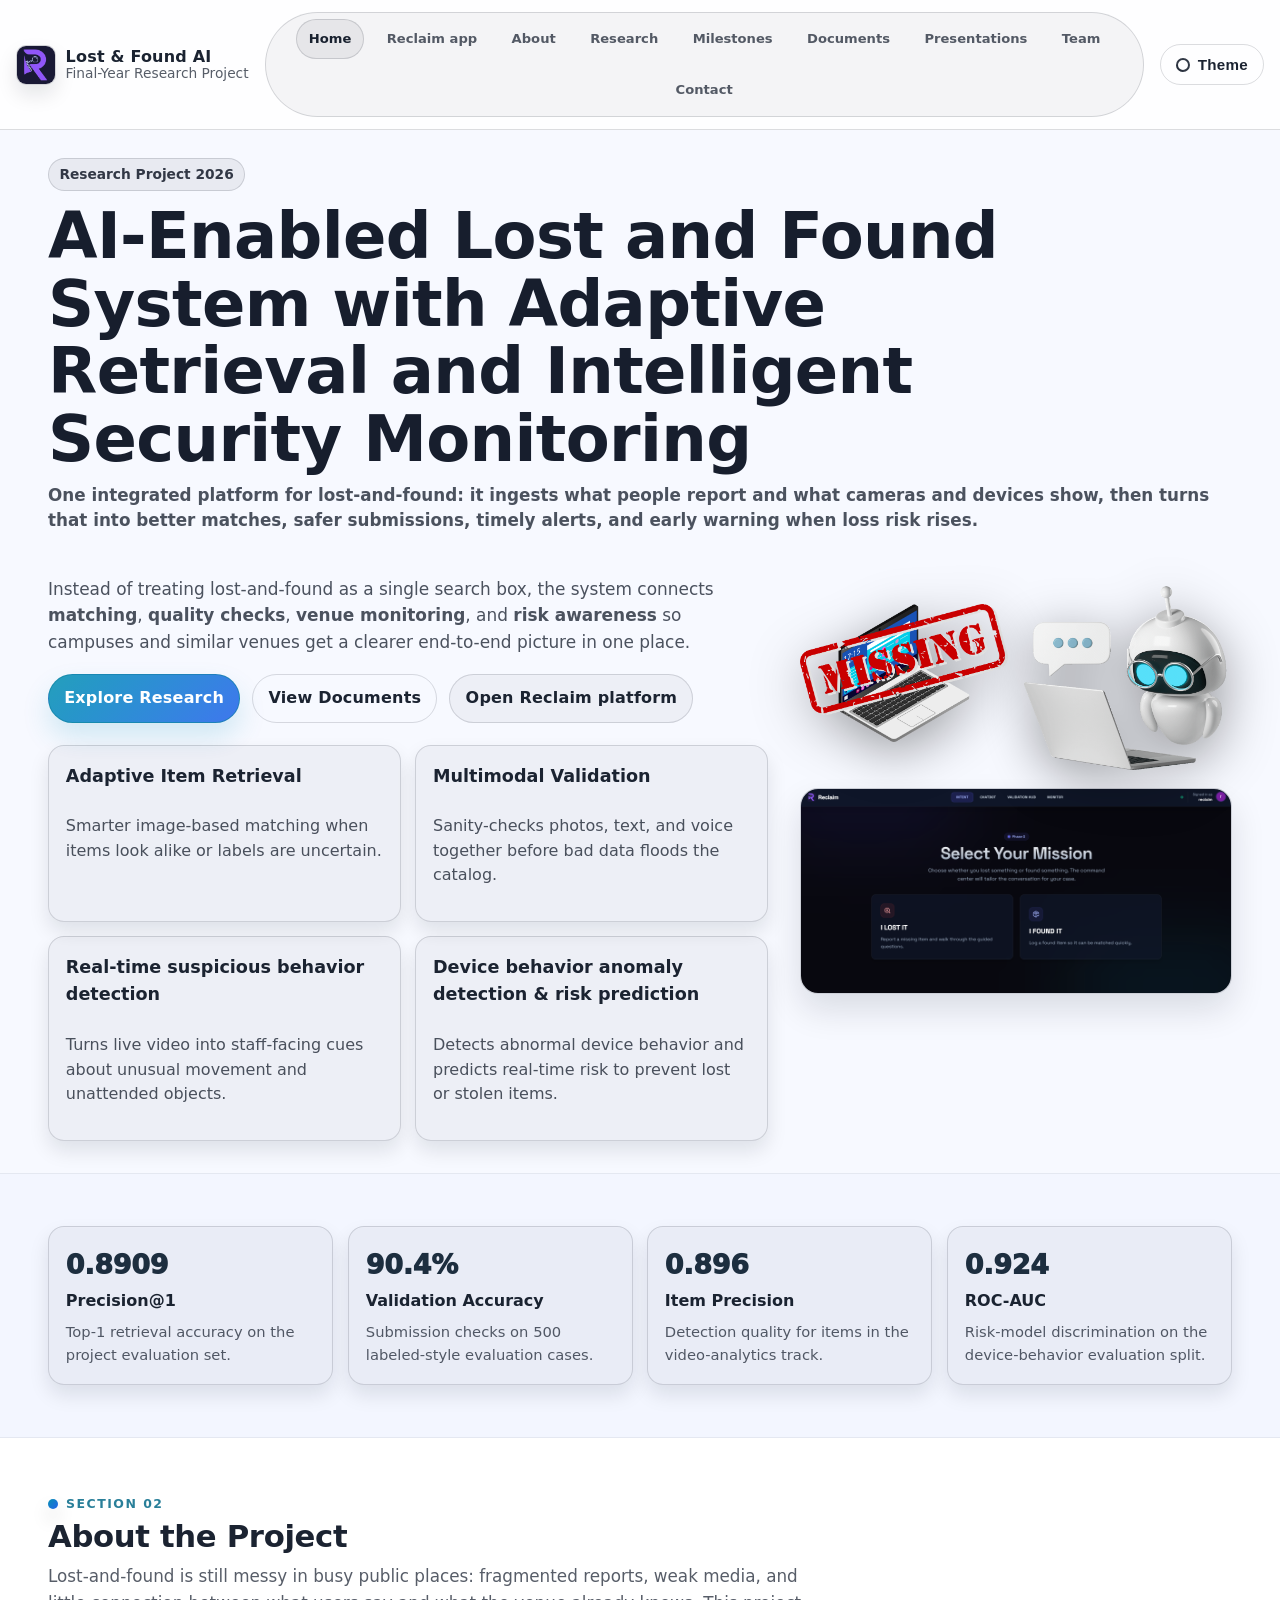
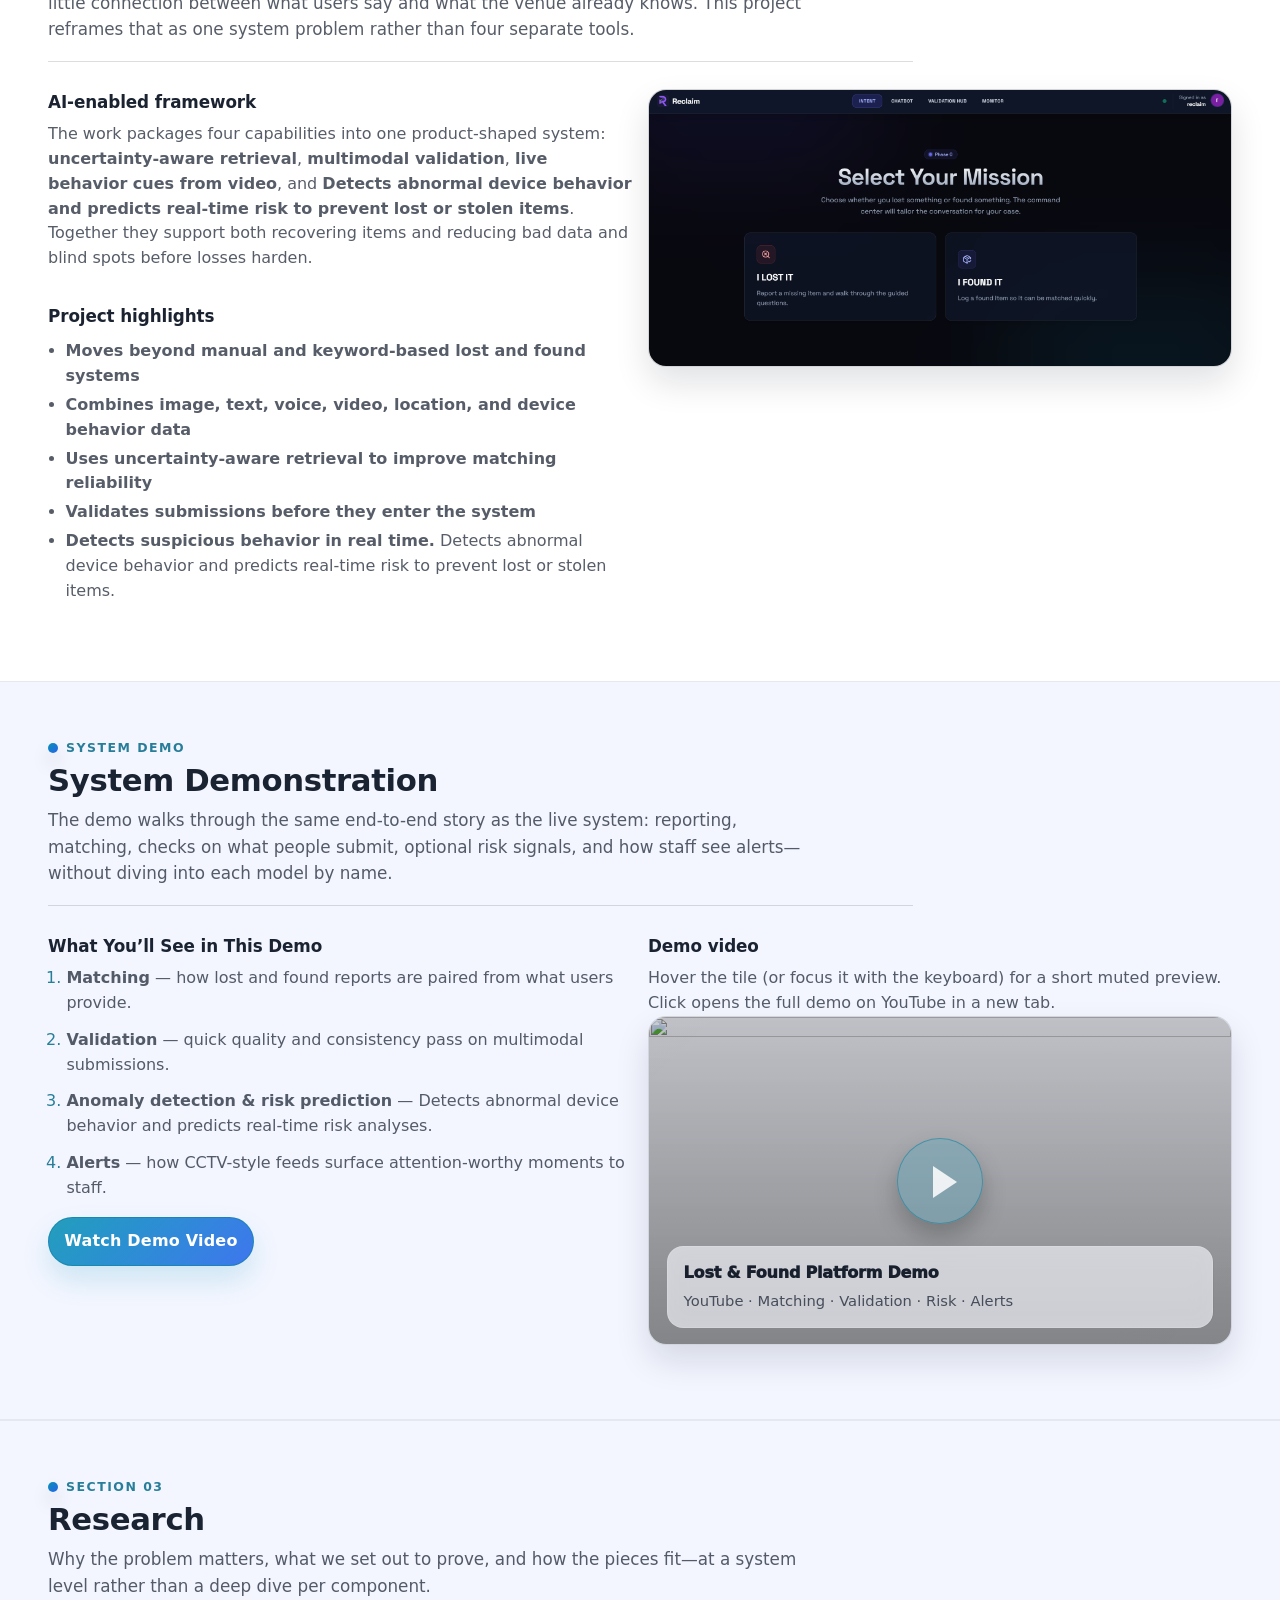
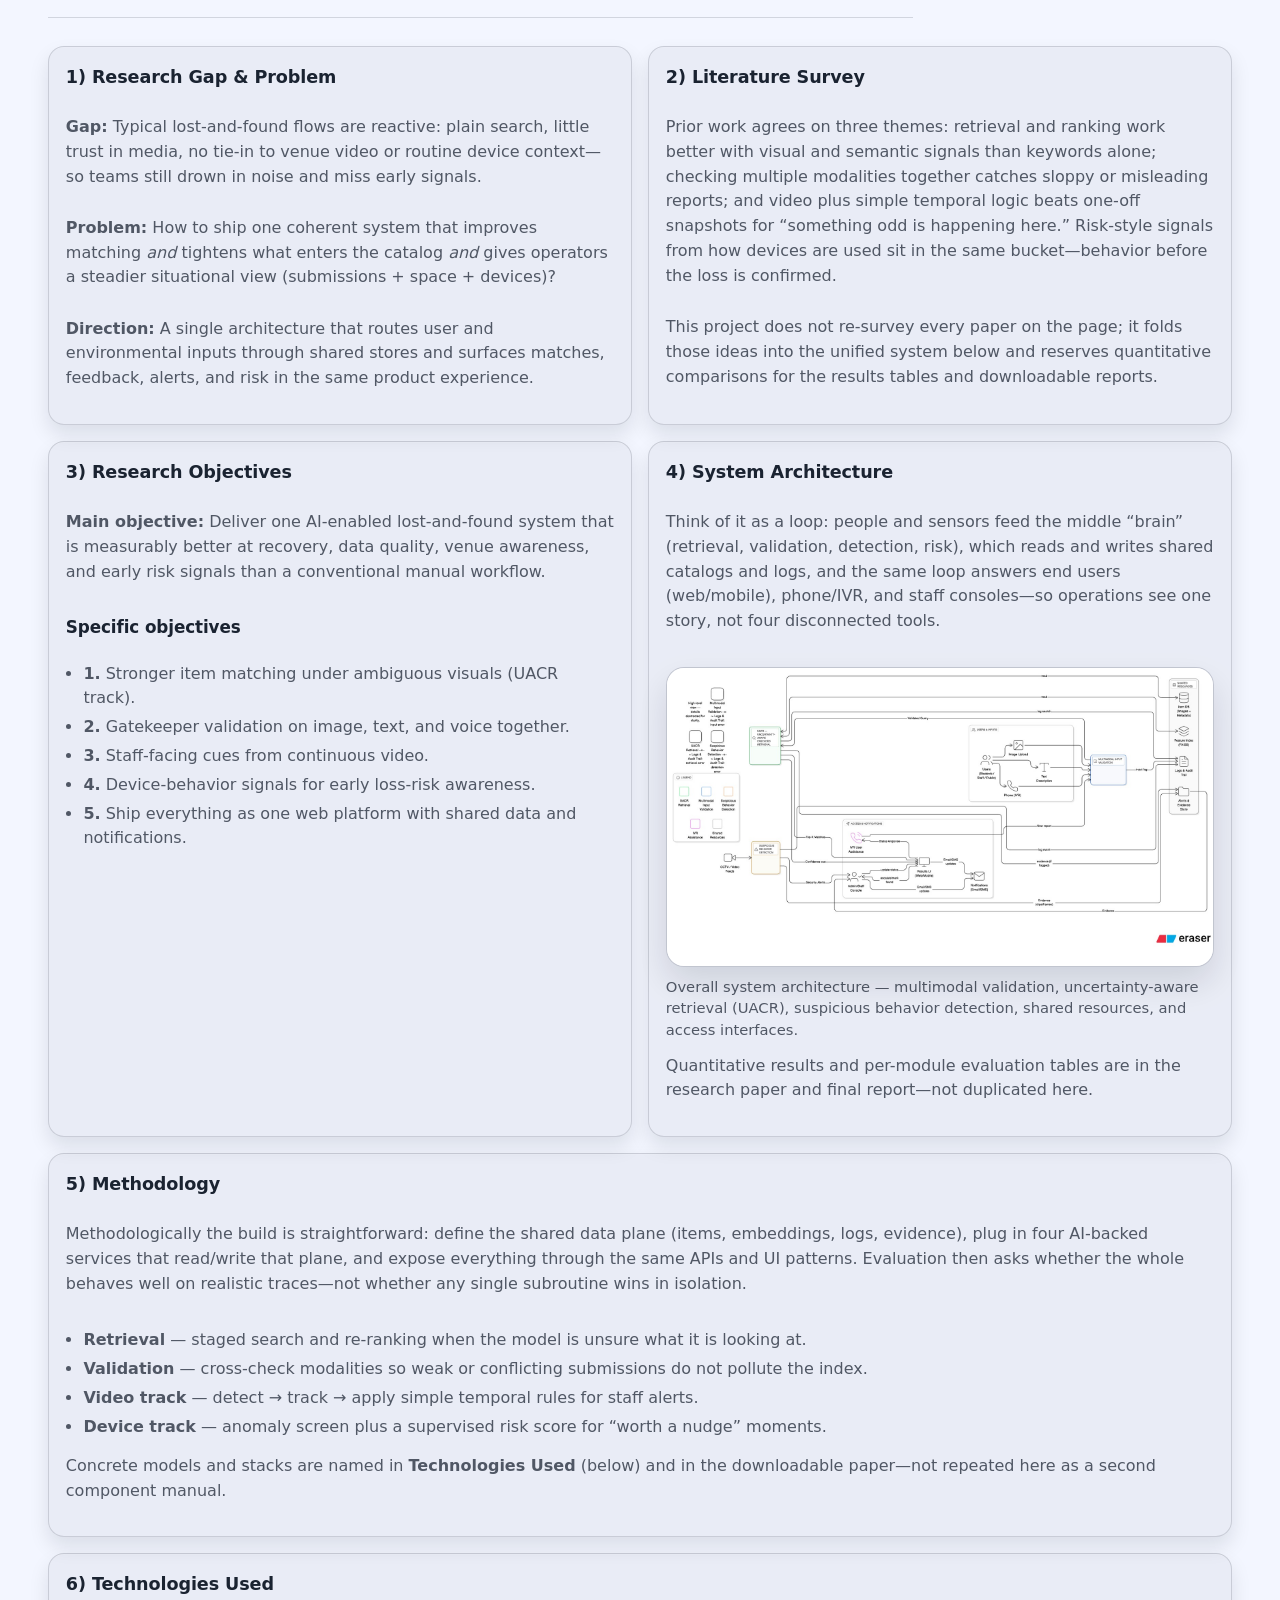
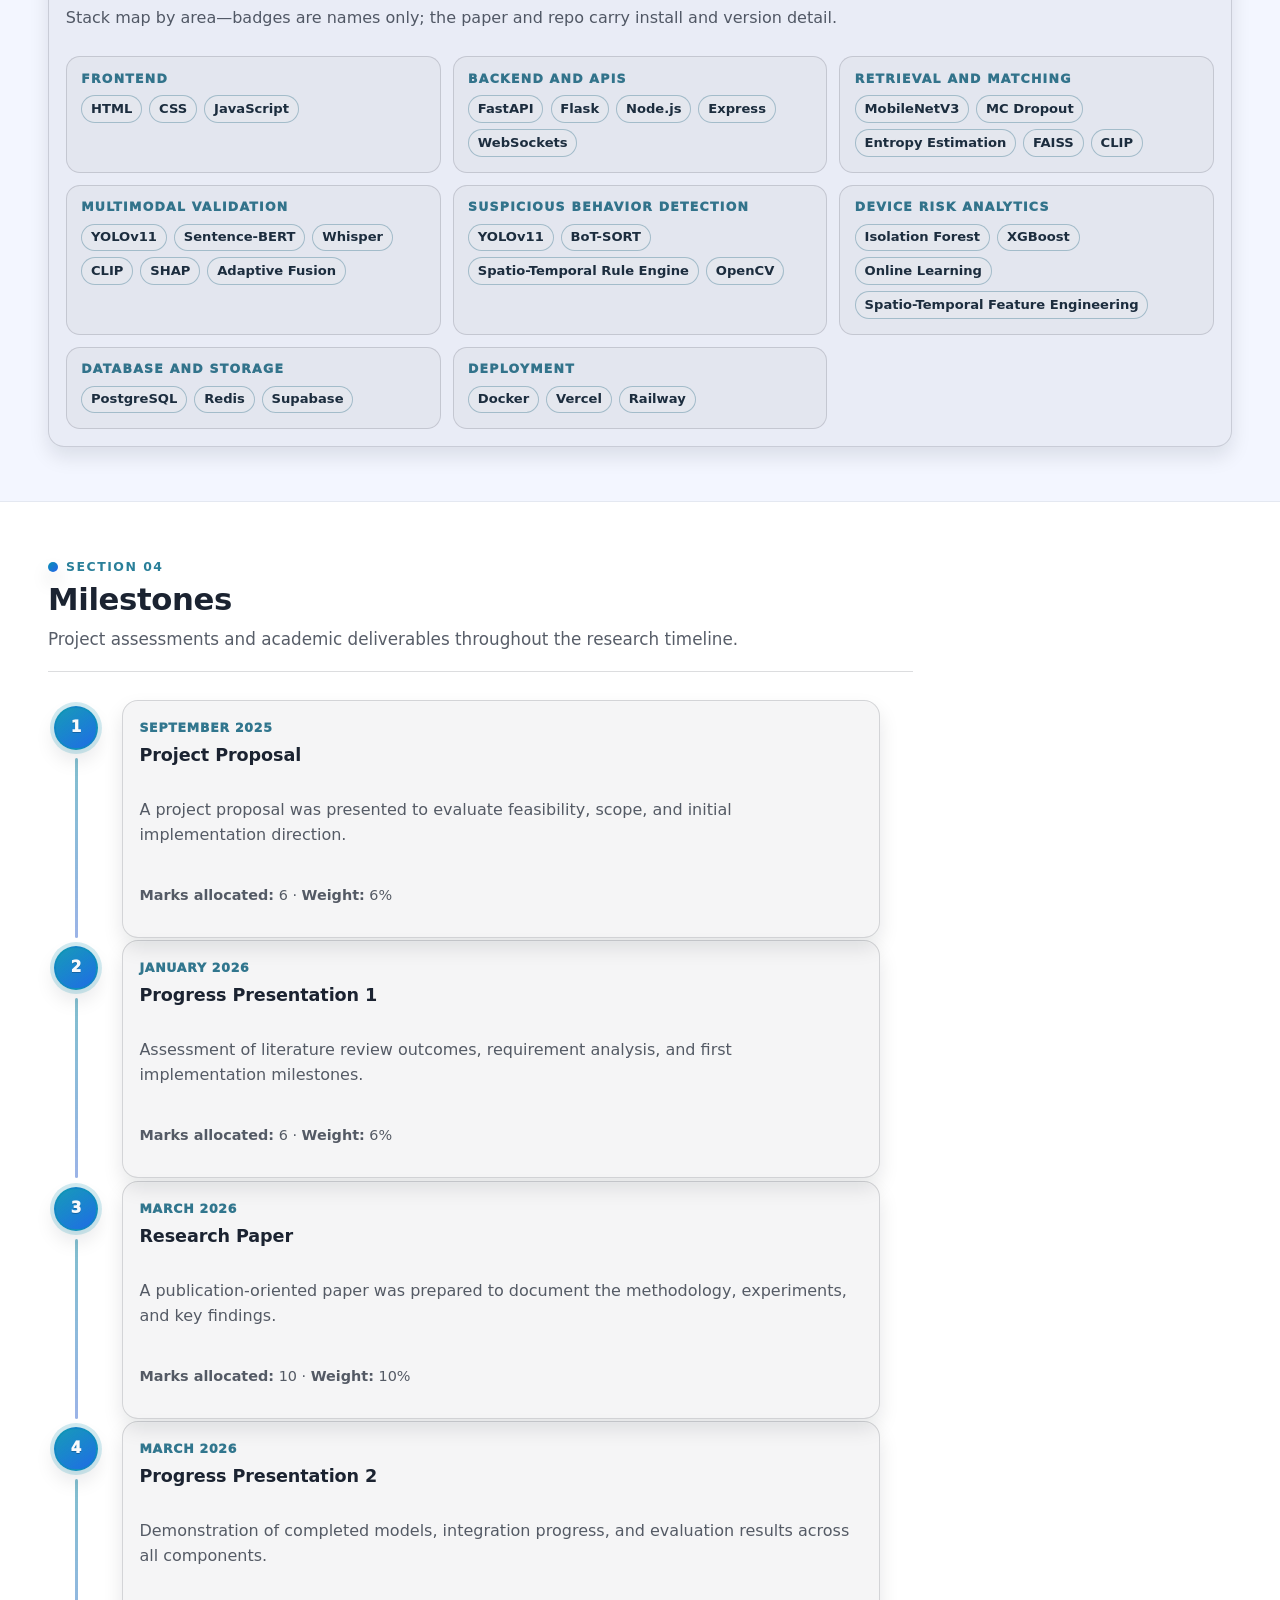
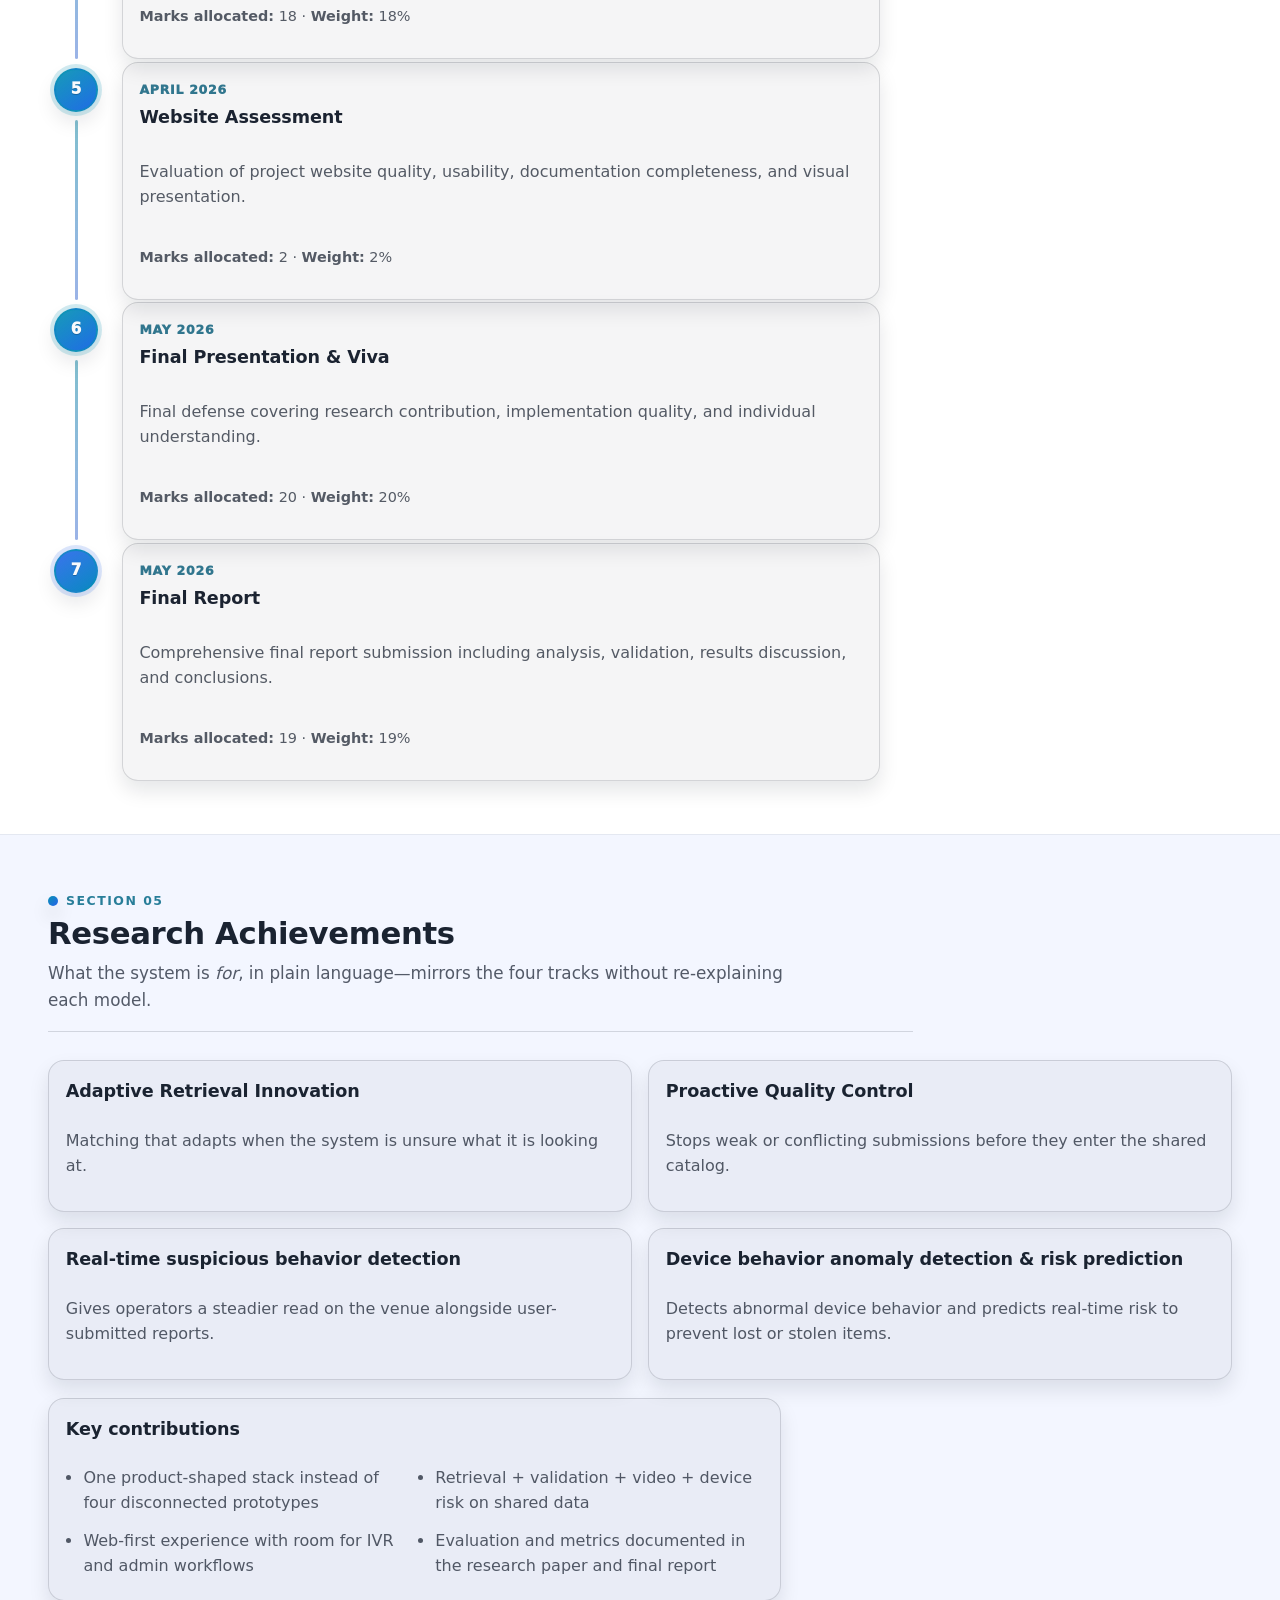
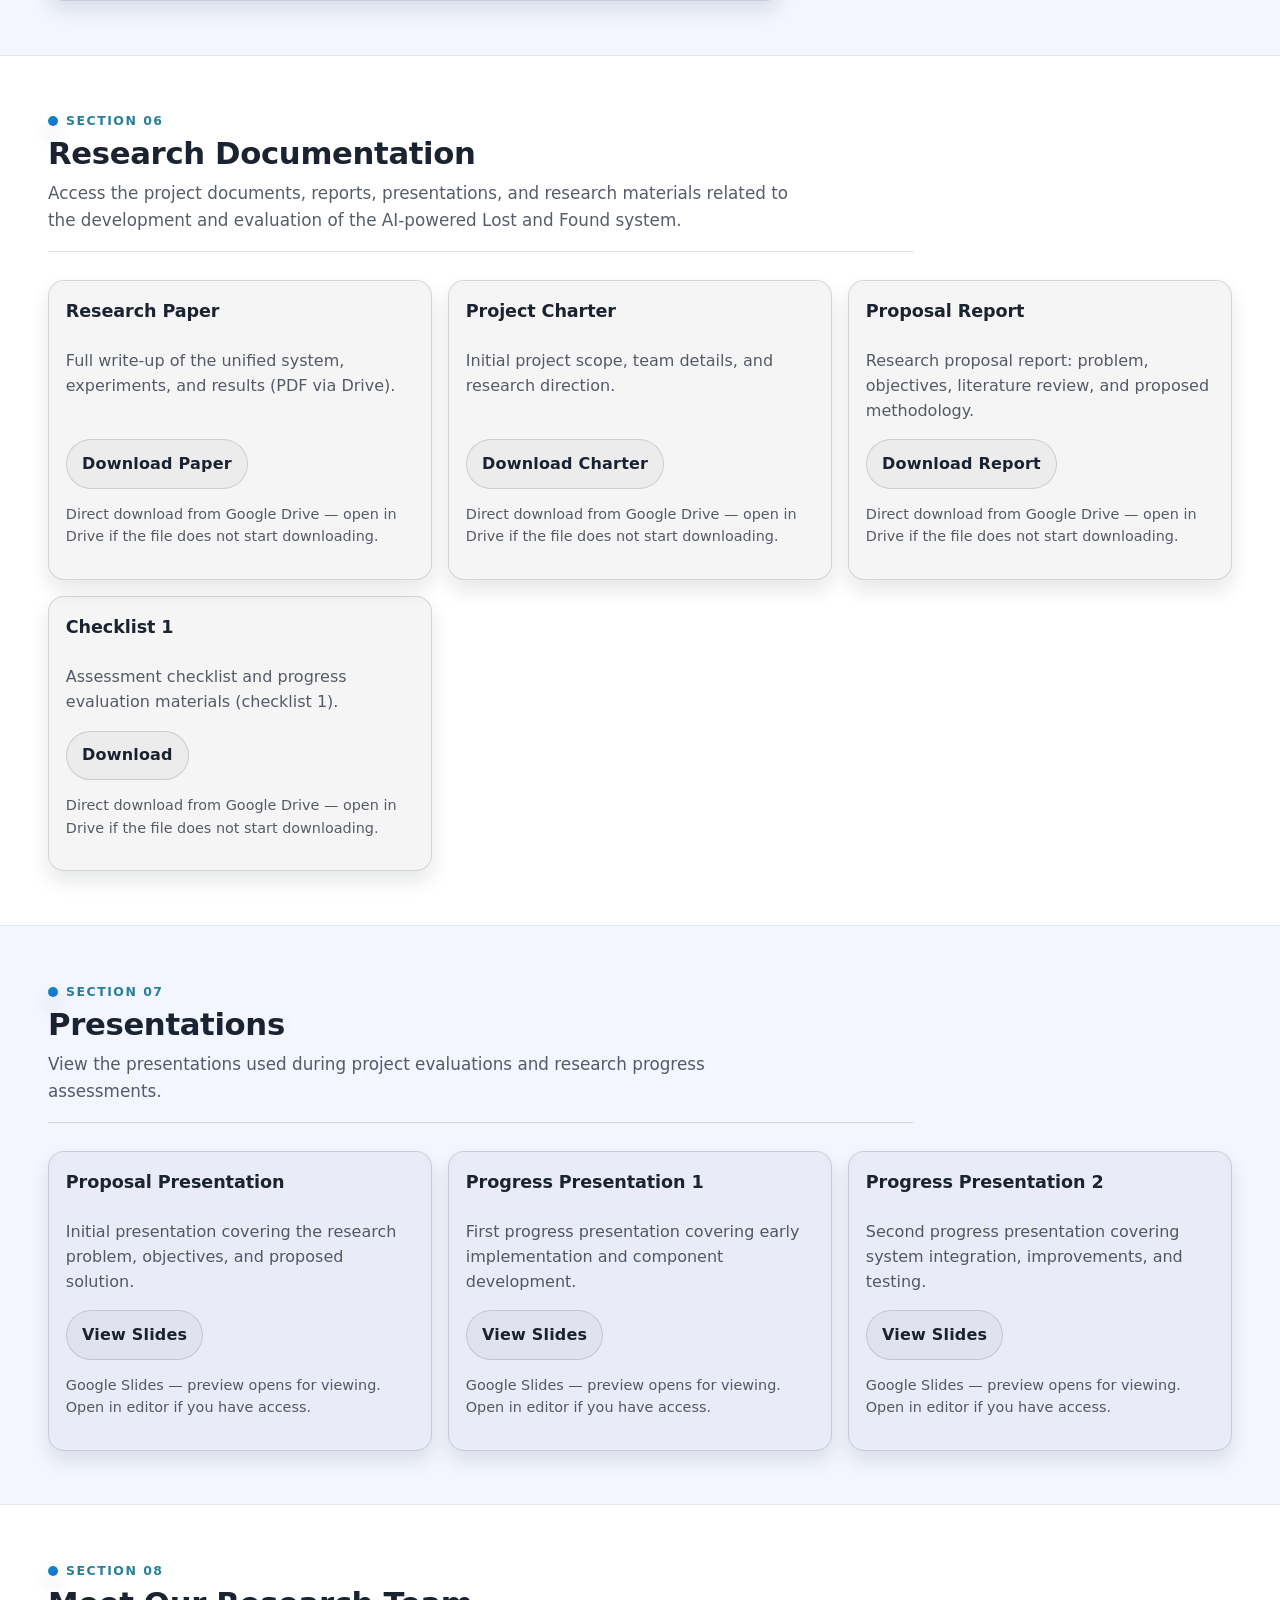
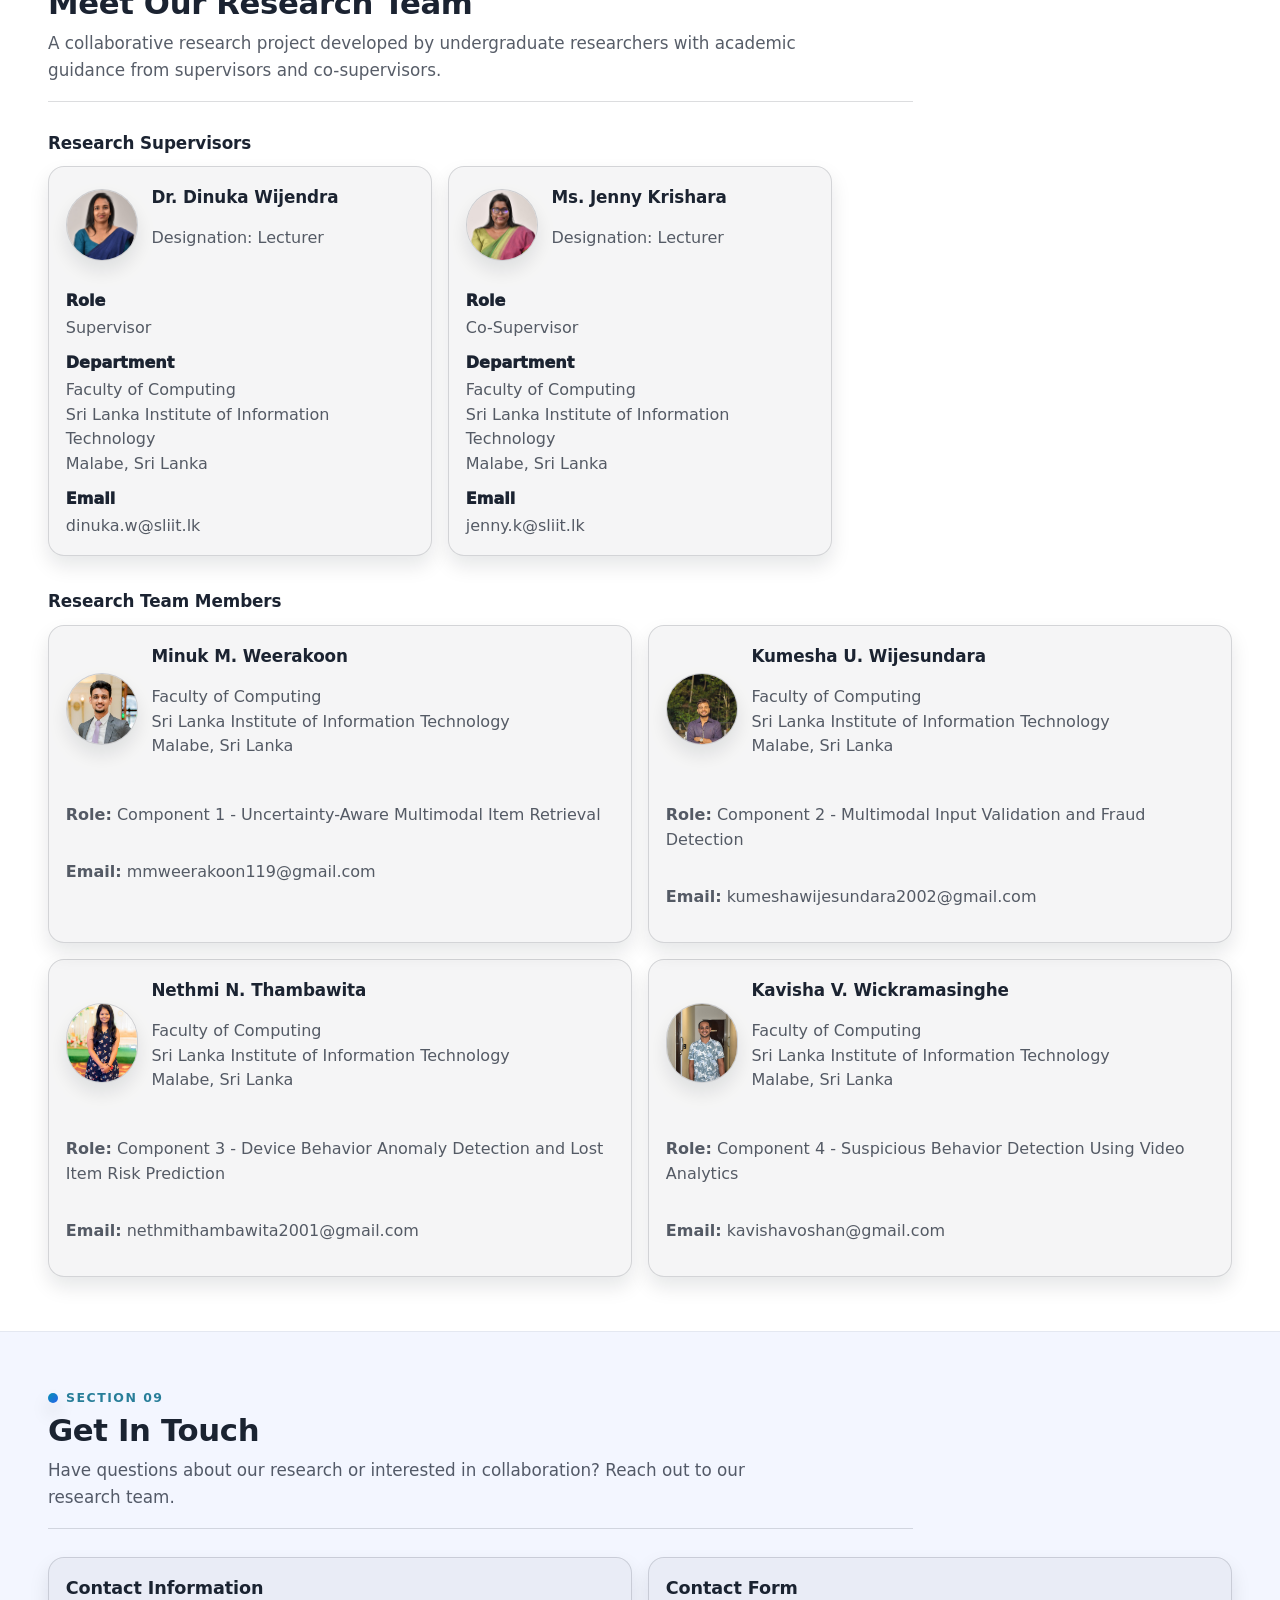
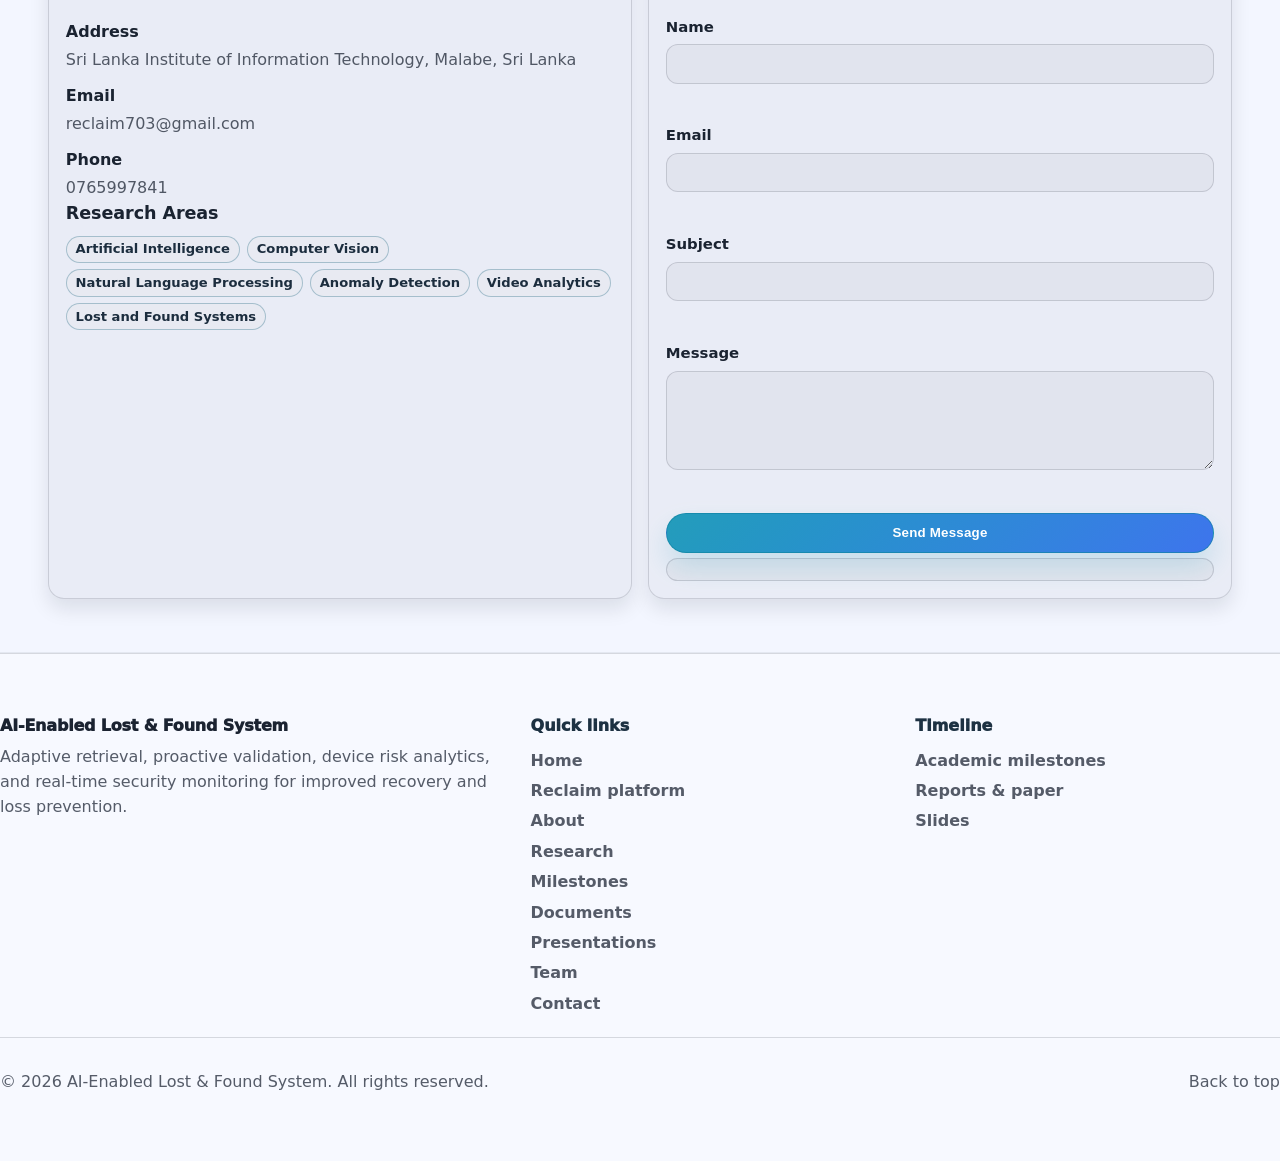
==== commit e26783f8: "Content Changes" ====
--- a/index.html
+++ b/index.html
@@ -3,9 +3,10 @@
   <head>
     <meta charset="utf-8" />
     <meta name="viewport" content="width=device-width, initial-scale=1, viewport-fit=cover" />
+    <meta name="referrer" content="strict-origin-when-cross-origin" />
     <meta
       name="description"
-      content="Unified AI lost-and-found platform: smarter matching, submission checks, CCTV-aware alerts, and device-side risk signals—one system for recovery and prevention."
+      content="Unified AI lost-and-found platform: smarter matching, submission checks, CCTV-aware alerts, and device behavior / risk prediction to prevent lost or stolen items—one system for recovery and prevention."
     />
     <title>AI-Enabled Lost and Found System with Adaptive Retrieval and Intelligent Security Monitoring | Research Project 2026</title>
     <link rel="stylesheet" href="assets/css/style.css" />
@@ -38,6 +39,12 @@
           </button>
           <div id="nav-links" class="nav-links nav-links-scroll">
             <a href="#home" title="Home">Home</a>
+            <a
+              href="https://reclaim-rho.vercel.app/reclaim"
+              title="Open the Reclaim platform (new tab)"
+              target="_blank"
+              rel="noopener noreferrer"
+            >Reclaim app</a>
             <a href="#about" title="About">About</a>
             <a href="#research" title="Research">Research</a>
             <a href="#milestones" title="Milestones">Milestones</a>
@@ -80,6 +87,12 @@
             <div class="hero-cta">
               <a class="btn btn-primary" href="#research">Explore Research</a>
               <a class="btn btn-ghost" href="#documents">View Documents</a>
+              <a
+                class="btn btn-secondary"
+                href="https://reclaim-rho.vercel.app/reclaim"
+                target="_blank"
+                rel="noopener noreferrer"
+              >Open Reclaim platform</a>
             </div>
 
             <div class="hero-highlights" aria-label="Highlights">
@@ -92,12 +105,12 @@
                 <p class="muted">Sanity-checks photos, text, and voice together before bad data floods the catalog.</p>
               </article>
               <article class="card highlight-card">
-                <h3>Security Monitoring</h3>
+                <h3>Real-time suspicious behavior detection</h3>
                 <p class="muted">Turns live video into staff-facing cues about unusual movement and unattended objects.</p>
               </article>
               <article class="card highlight-card">
-                <h3>Risk Prediction</h3>
-                <p class="muted">Uses routine device behavior to highlight patterns that often precede a loss.</p>
+                <h3>Device behavior anomaly detection &amp; risk prediction</h3>
+                <p class="muted">Detects abnormal device behavior and predicts real-time risk to prevent lost or stolen items.</p>
               </article>
             </div>
           </div>
@@ -181,8 +194,9 @@
               <h3 class="doc-h3">AI-enabled framework</h3>
               <p class="muted">
                 The work packages four capabilities into one product-shaped system: <strong>uncertainty-aware retrieval</strong>,
-                <strong>multimodal validation</strong>, <strong>live behavior cues from video</strong>, and <strong>device-side risk signals</strong>.
-                Together they support both recovering items and reducing bad data and blind spots before losses harden.
+                <strong>multimodal validation</strong>, <strong>live behavior cues from video</strong>, and
+                <strong>Detects abnormal device behavior and predicts real-time risk to prevent lost or stolen items</strong>. Together they support both
+                recovering items and reducing bad data and blind spots before losses harden.
               </p>
 
               <h3 class="doc-h3 doc-h3-spaced">Project highlights</h3>
@@ -191,24 +205,32 @@
                 <li><strong>Combines image, text, voice, video, location, and device behavior data</strong></li>
                 <li><strong>Uses uncertainty-aware retrieval to improve matching reliability</strong></li>
                 <li><strong>Validates submissions before they enter the system</strong></li>
-                <li><strong>Detects suspicious behavior and predicts item loss risk in real time</strong></li>
+                <li>
+                  <strong>Detects suspicious behavior in real time.</strong> Detects abnormal device behavior and predicts real-time risk to prevent lost
+                  or stolen items.
+                </li>
               </ul>
             </div>
 
             <div class="doc-block reveal">
-              <h3 class="doc-h3">Platform UI</h3>
-              <p class="muted">Mission selection screen from the Reclaim web app (lost vs found reporting).</p>
-              <figure class="figure-placeholder" style="margin: 0.85rem 0 0;">
-                <img
-                  src="assets/images/WebStiteHomePage.png"
-                  width="1280"
-                  height="720"
-                  alt="Reclaim web app showing Select Your Mission with I Lost It and I Found It options"
-                  loading="lazy"
-                  decoding="async"
-                />
-                <figcaption class="muted">Reclaim — "Select Your Mission" home screen.</figcaption>
-              </figure>
+              <a
+                class="platform-shot-link"
+                href="https://reclaim-rho.vercel.app/reclaim"
+                target="_blank"
+                rel="noopener noreferrer"
+                aria-label="Open the live Reclaim platform on Vercel (new tab)"
+              >
+                <figure class="figure-placeholder">
+                  <img
+                    src="assets/images/WebStiteHomePage.png"
+                    width="1280"
+                    height="720"
+                    alt="Reclaim web app showing Select Your Mission with I Lost It and I Found It options"
+                    loading="lazy"
+                    decoding="async"
+                  />
+                </figure>
+              </a>
             </div>
           </div>
         </div>
@@ -231,7 +253,9 @@
               <ol class="doc-objectives">
                 <li><strong>Matching</strong> — how lost and found reports are paired from what users provide.</li>
                 <li><strong>Validation</strong> — quick quality and consistency pass on multimodal submissions.</li>
-                <li><strong>Risk</strong> — a simple view of “higher / lower” loss risk from device-side behavior.</li>
+                <li>
+                  <strong>Anomaly detection &amp; risk prediction</strong> — Detects abnormal device behavior and predicts real-time risk analyses.
+                </li>
                 <li><strong>Alerts</strong> — how CCTV-style feeds surface attention-worthy moments to staff.</li>
               </ol>
 
@@ -247,15 +271,19 @@
 
             <div class="doc-block reveal">
               <h3 class="doc-h3">Demo video</h3>
-              <p class="muted">Opens the project demo on YouTube in a new tab.</p>
+              <p class="muted">
+                Hover the tile (or focus it with the keyboard) for a short muted preview. Click opens the full demo on YouTube in a new tab.
+              </p>
               <a
                 class="video-card"
                 href="https://youtu.be/fLmv90xrMNA"
                 target="_blank"
                 rel="noopener noreferrer"
-                aria-label="Watch demo video on YouTube (opens in a new tab)"
+                data-hover-youtube="fLmv90xrMNA"
+                aria-label="Demo video: hover or focus for preview; click opens on YouTube in a new tab"
               >
                 <span class="video-card-inner">
+                  <span class="video-card-embed"></span>
                   <img
                     class="video-card-thumb"
                     src="https://img.youtube.com/vi/fLmv90xrMNA/maxresdefault.jpg"
@@ -606,12 +634,12 @@
               <p class="muted">Stops weak or conflicting submissions before they enter the shared catalog.</p>
             </article>
             <article class="card card-feature reveal">
-              <h3 class="doc-h3">Intelligent Security Monitoring</h3>
+              <h3 class="doc-h3">Real-time suspicious behavior detection</h3>
               <p class="muted">Gives operators a steadier read on the venue alongside user-submitted reports.</p>
             </article>
             <article class="card card-feature reveal">
-              <h3 class="doc-h3">Predictive Loss Prevention</h3>
-              <p class="muted">Adds a lightweight “something changed” signal from everyday device use.</p>
+              <h3 class="doc-h3">Device behavior anomaly detection &amp; risk prediction</h3>
+              <p class="muted">Detects abnormal device behavior and predicts real-time risk to prevent lost or stolen items.</p>
             </article>
           </div>
 
@@ -1085,6 +1113,9 @@
           <p class="footer-heading">Quick links</p>
           <ul class="footer-links">
             <li><a href="#home">Home</a></li>
+            <li>
+              <a href="https://reclaim-rho.vercel.app/reclaim" target="_blank" rel="noopener noreferrer">Reclaim platform</a>
+            </li>
             <li><a href="#about">About</a></li>
             <li><a href="#research">Research</a></li>
             <li><a href="#milestones">Milestones</a></li>
--- a/assets/css/style.css
+++ b/assets/css/style.css
@@ -527,6 +527,7 @@
   background: linear-gradient(180deg, rgba(0,0,0,0.2) 0%, rgba(0,0,0,0.45) 100%);
   pointer-events: none;
   z-index: 0;
+  transition: opacity 220ms ease;
 }
 .video-card-thumb{
   position: absolute;
@@ -535,6 +536,38 @@
   height: 100%;
   object-fit: cover;
   z-index: 0;
+  transition: opacity 220ms ease;
+}
+.video-card-embed{
+  position: absolute;
+  inset: 0;
+  z-index: 2;
+  pointer-events: none;
+  opacity: 0;
+  transition: opacity 240ms ease;
+}
+.video-card-embed:empty{
+  display: none;
+}
+.video-card-embed:not(:empty){
+  display: block;
+}
+.video-card-embed iframe{
+  position: absolute;
+  inset: 0;
+  width: 100%;
+  height: 100%;
+  border: 0;
+  display: block;
+}
+.video-card.is-hover-play .video-card-embed:not(:empty){
+  opacity: 1;
+}
+.video-card.is-hover-play .video-card-thumb{
+  opacity: 0;
+}
+.video-card.is-hover-play .video-card-inner::after{
+  opacity: 0.15;
 }
 .video-play{
   width: 86px;
@@ -544,7 +577,12 @@
   border: 1px solid color-mix(in oklab, var(--brand) 45%, var(--border));
   box-shadow: 0 12px 24px rgba(0,0,0,0.24);
   position: relative;
-  z-index: 1;
+  z-index: 3;
+  transition: opacity 200ms ease, transform 200ms ease;
+}
+.video-card.is-hover-play .video-play{
+  opacity: 0;
+  transform: scale(0.92);
 }
 .video-play::after{
   content: "";
@@ -567,7 +605,7 @@
   border: 1px solid rgba(255,255,255,0.14);
   background: color-mix(in oklab, var(--bg) 65%, transparent);
   backdrop-filter: blur(10px);
-  z-index: 1;
+  z-index: 3;
 }
 .video-title{
   display: block;
@@ -1104,6 +1142,23 @@
   color: white;
   background: linear-gradient(135deg, color-mix(in oklab, var(--brand) 88%, white 0%), color-mix(in oklab, var(--brand-2) 88%, white 0%));
   border: 1px solid color-mix(in oklab, var(--brand) 55%, var(--border));
+}
+
+.platform-shot-link{
+  display: block;
+  text-decoration: none;
+  color: inherit;
+  border-radius: calc(var(--radius) + 4px);
+}
+.platform-shot-link:hover{
+  text-decoration: none;
+}
+.platform-shot-link:focus-visible{
+  outline: 3px solid var(--focus);
+  outline-offset: 4px;
+}
+.platform-shot-link .figure-placeholder{
+  margin: 0;
 }
 
 .figure-placeholder{
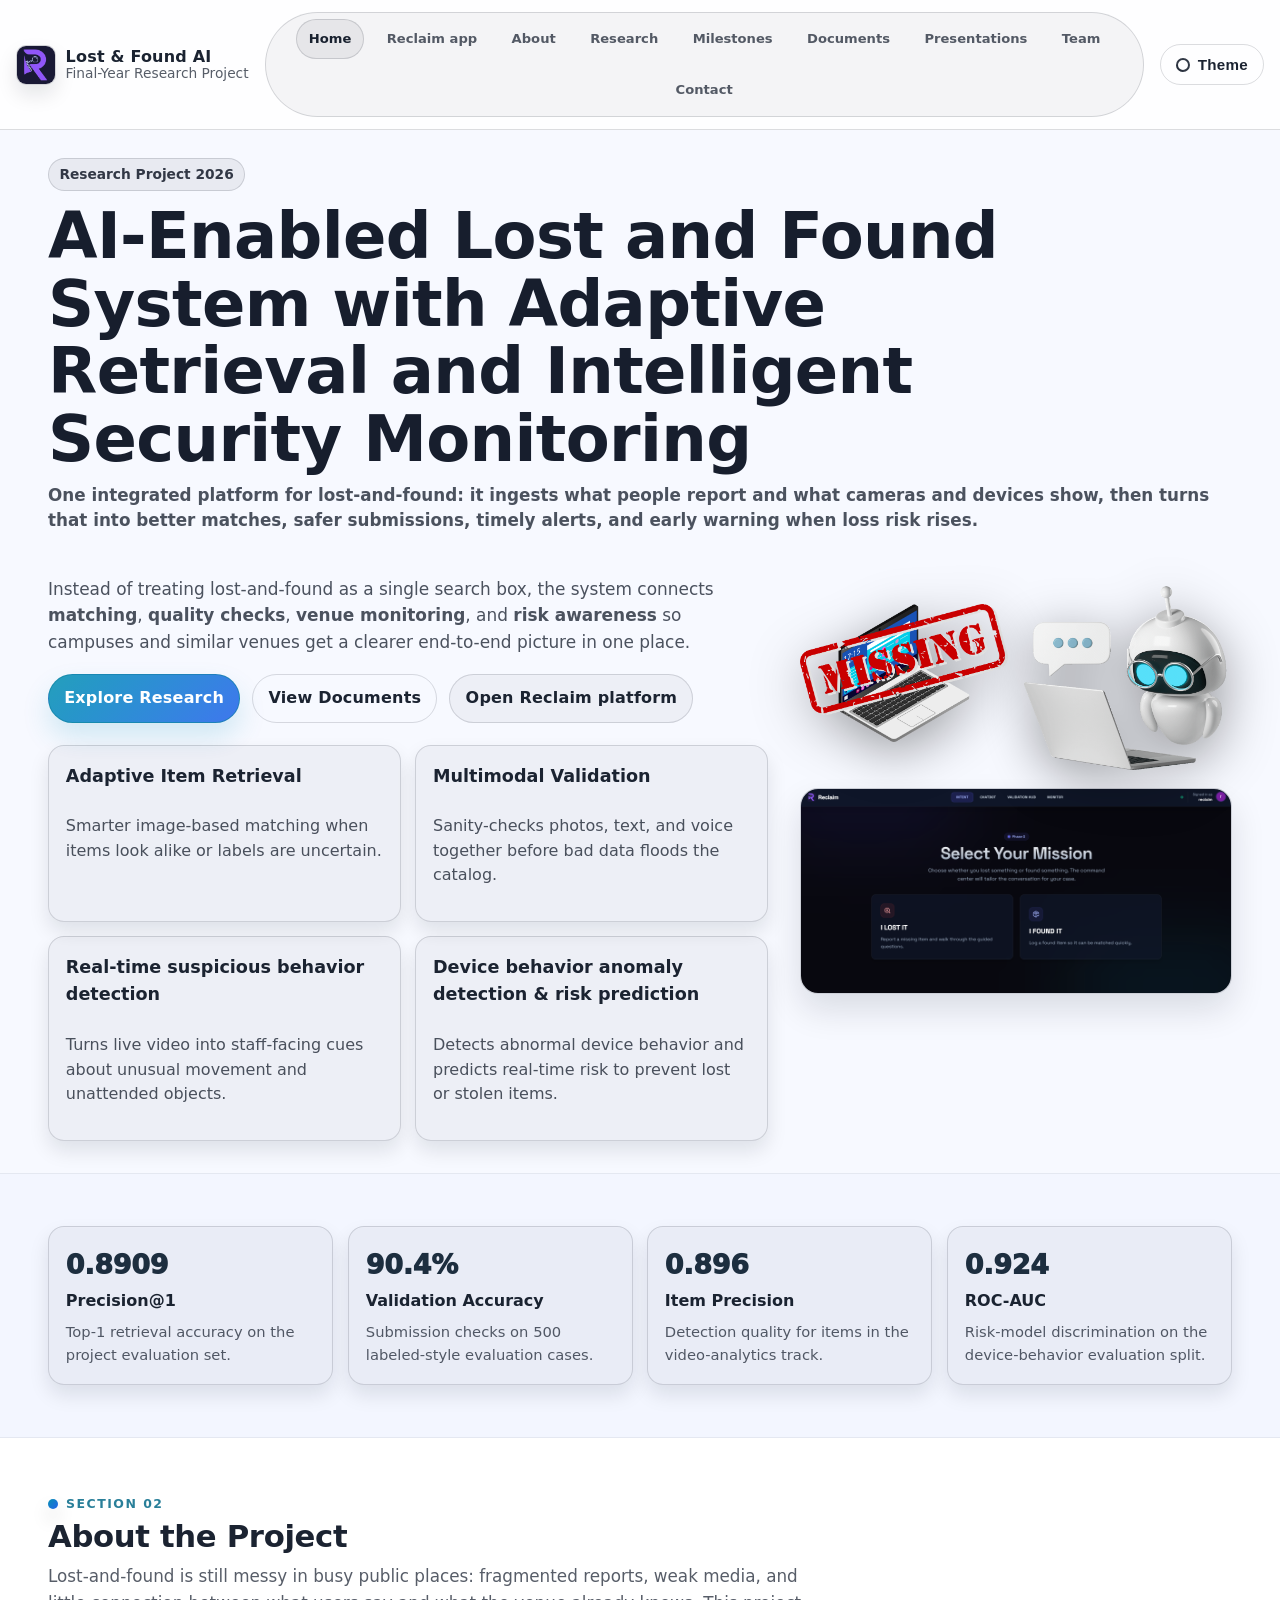
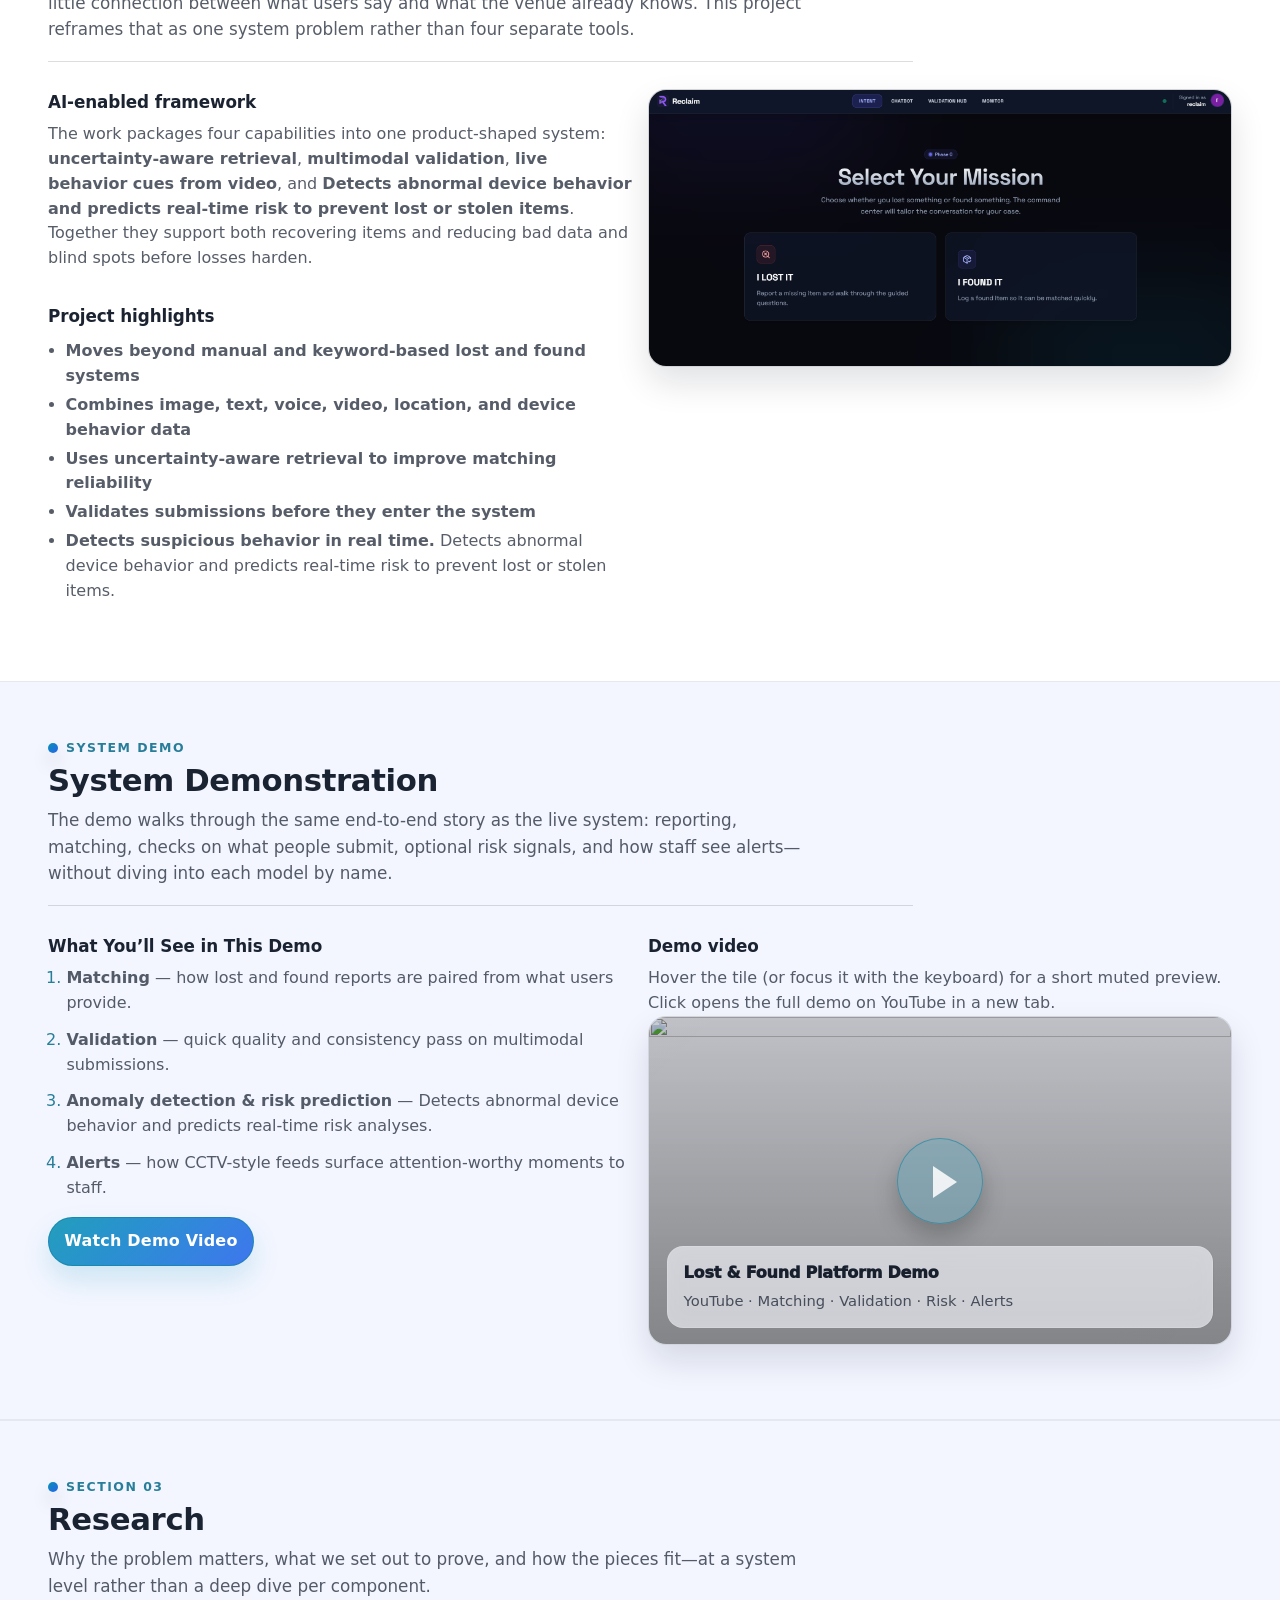
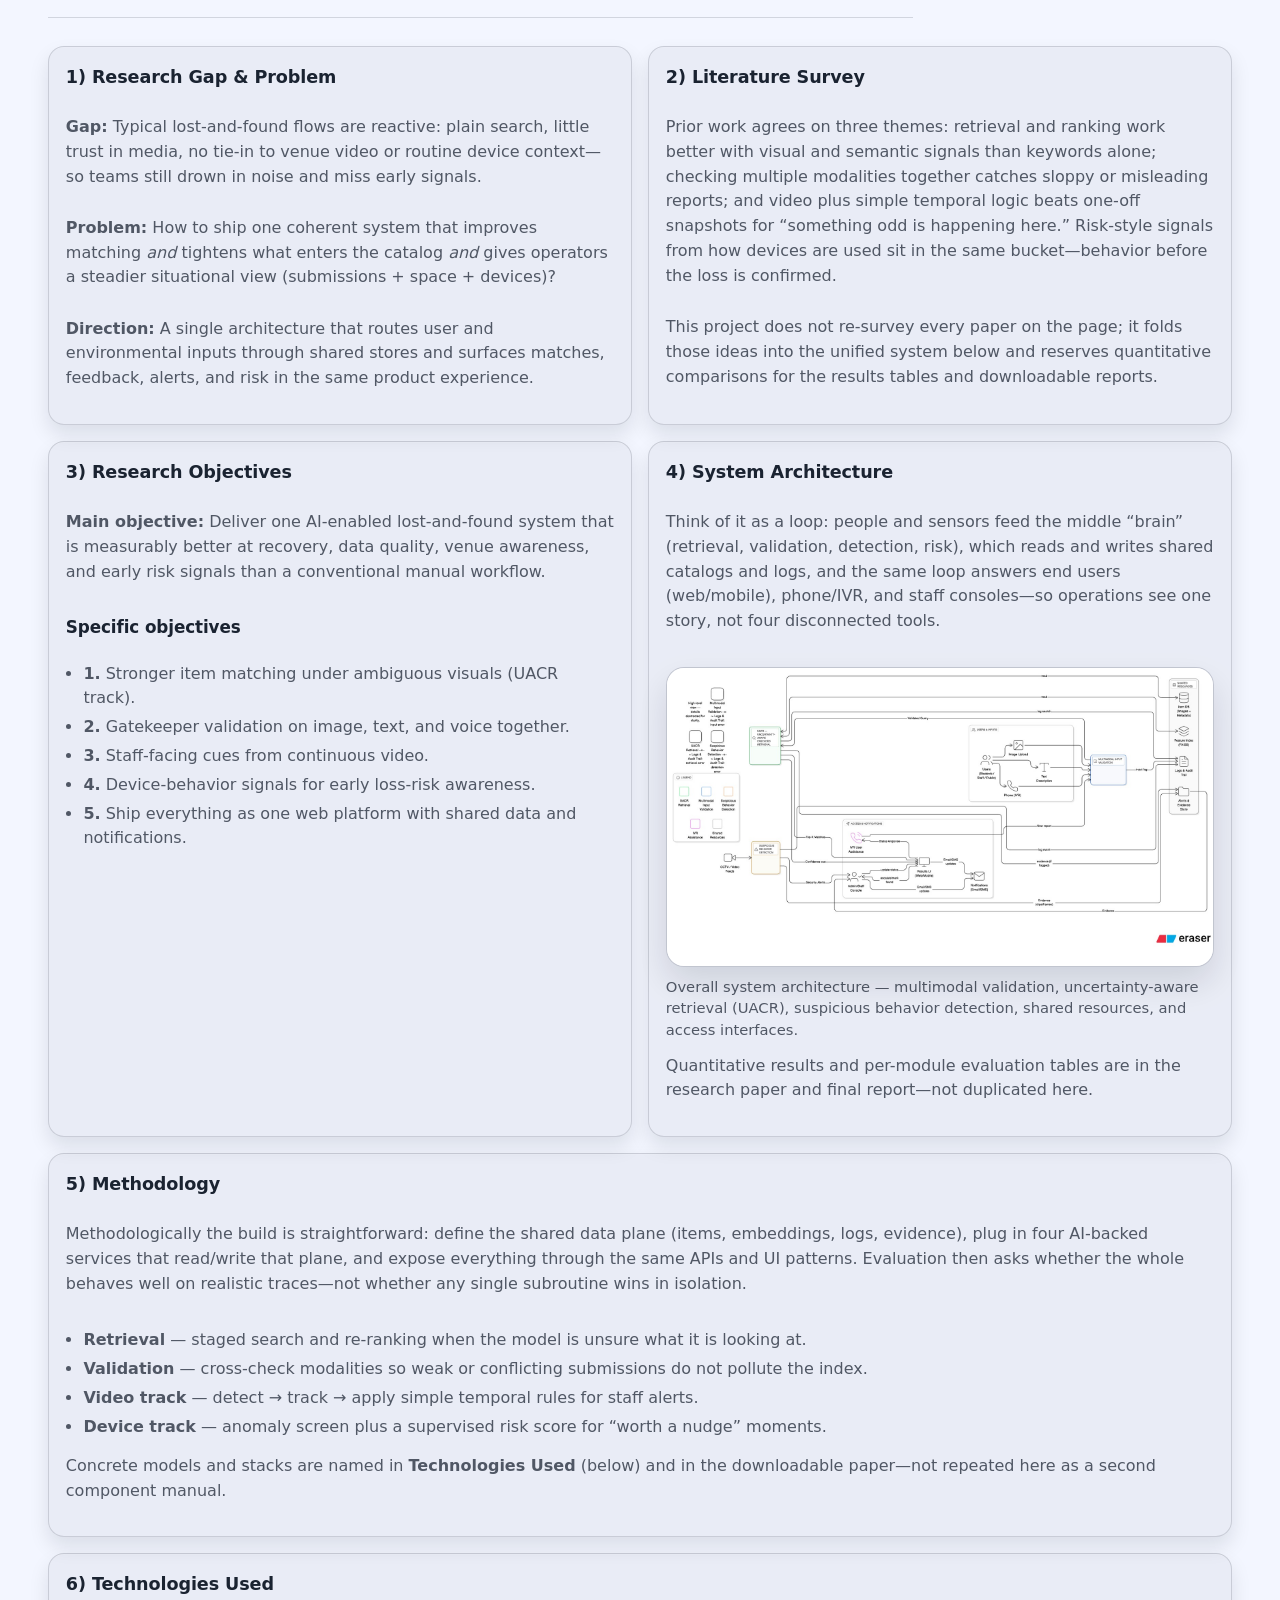
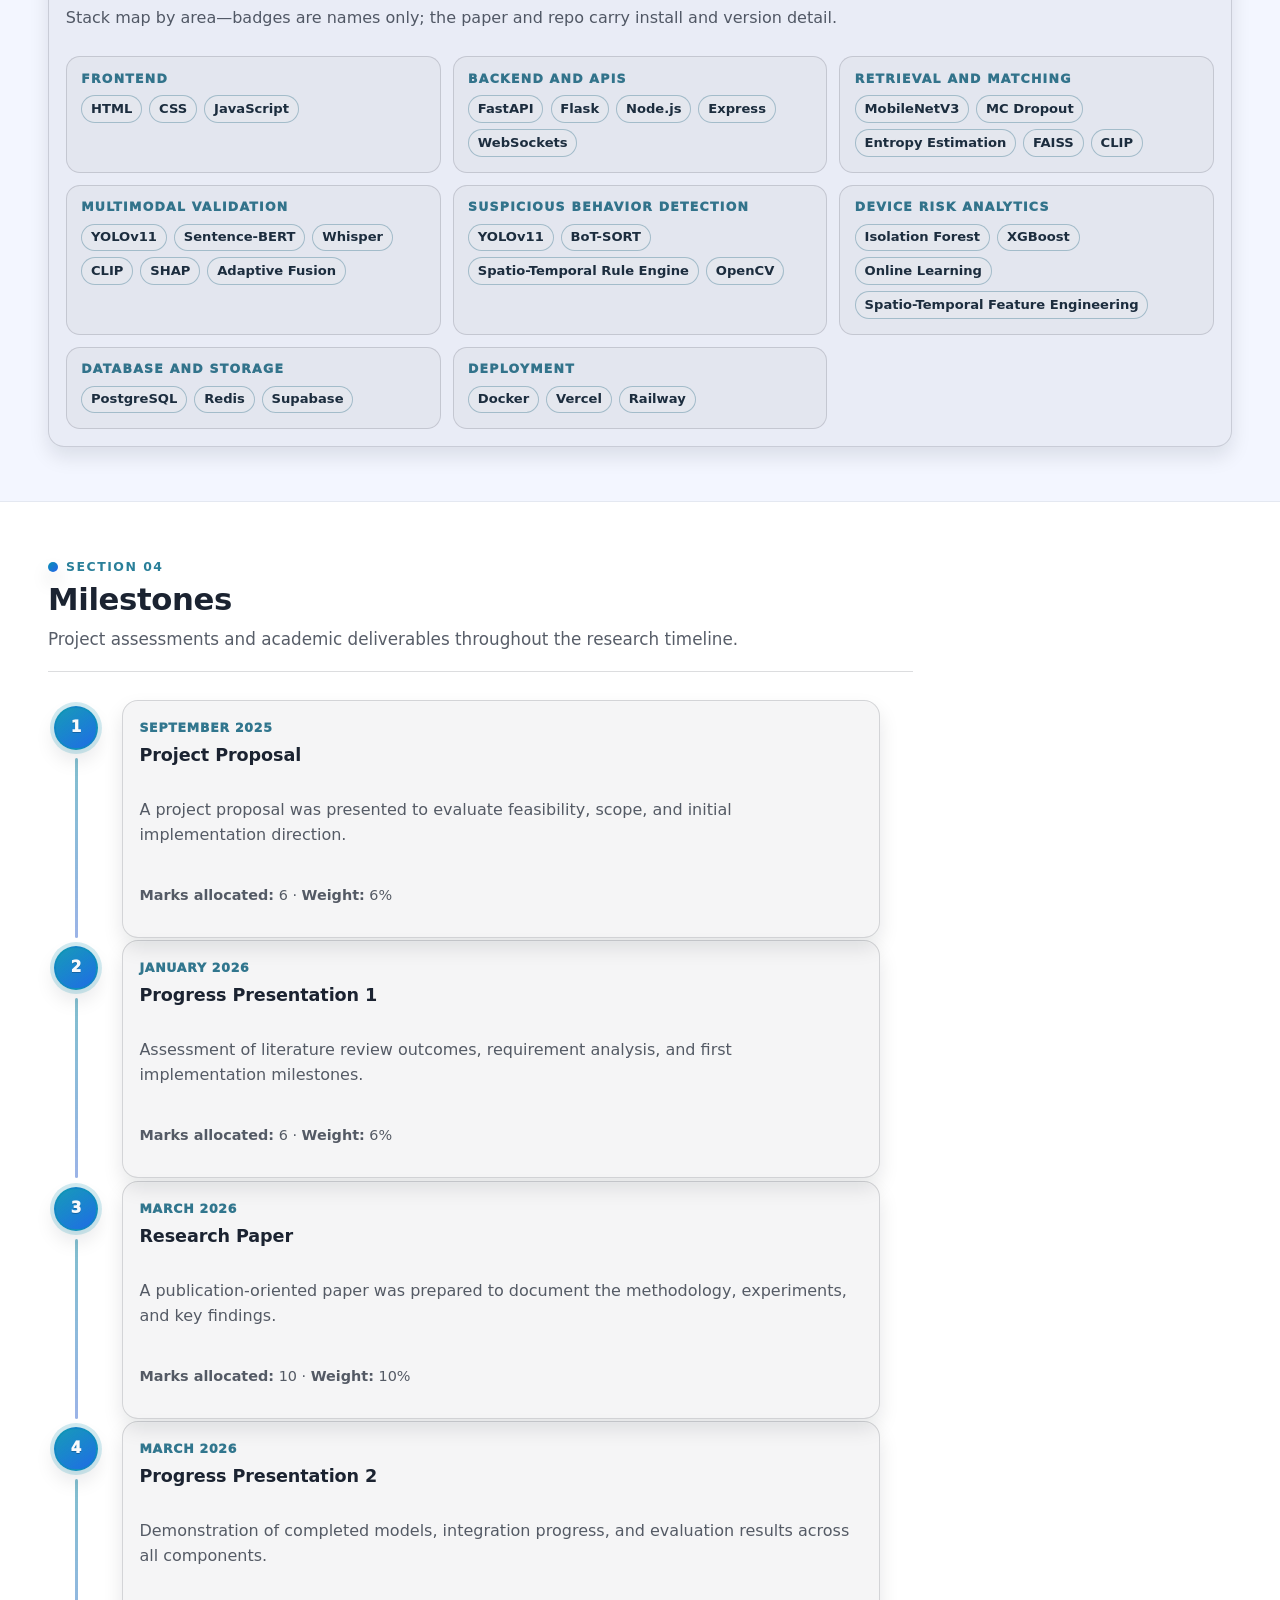
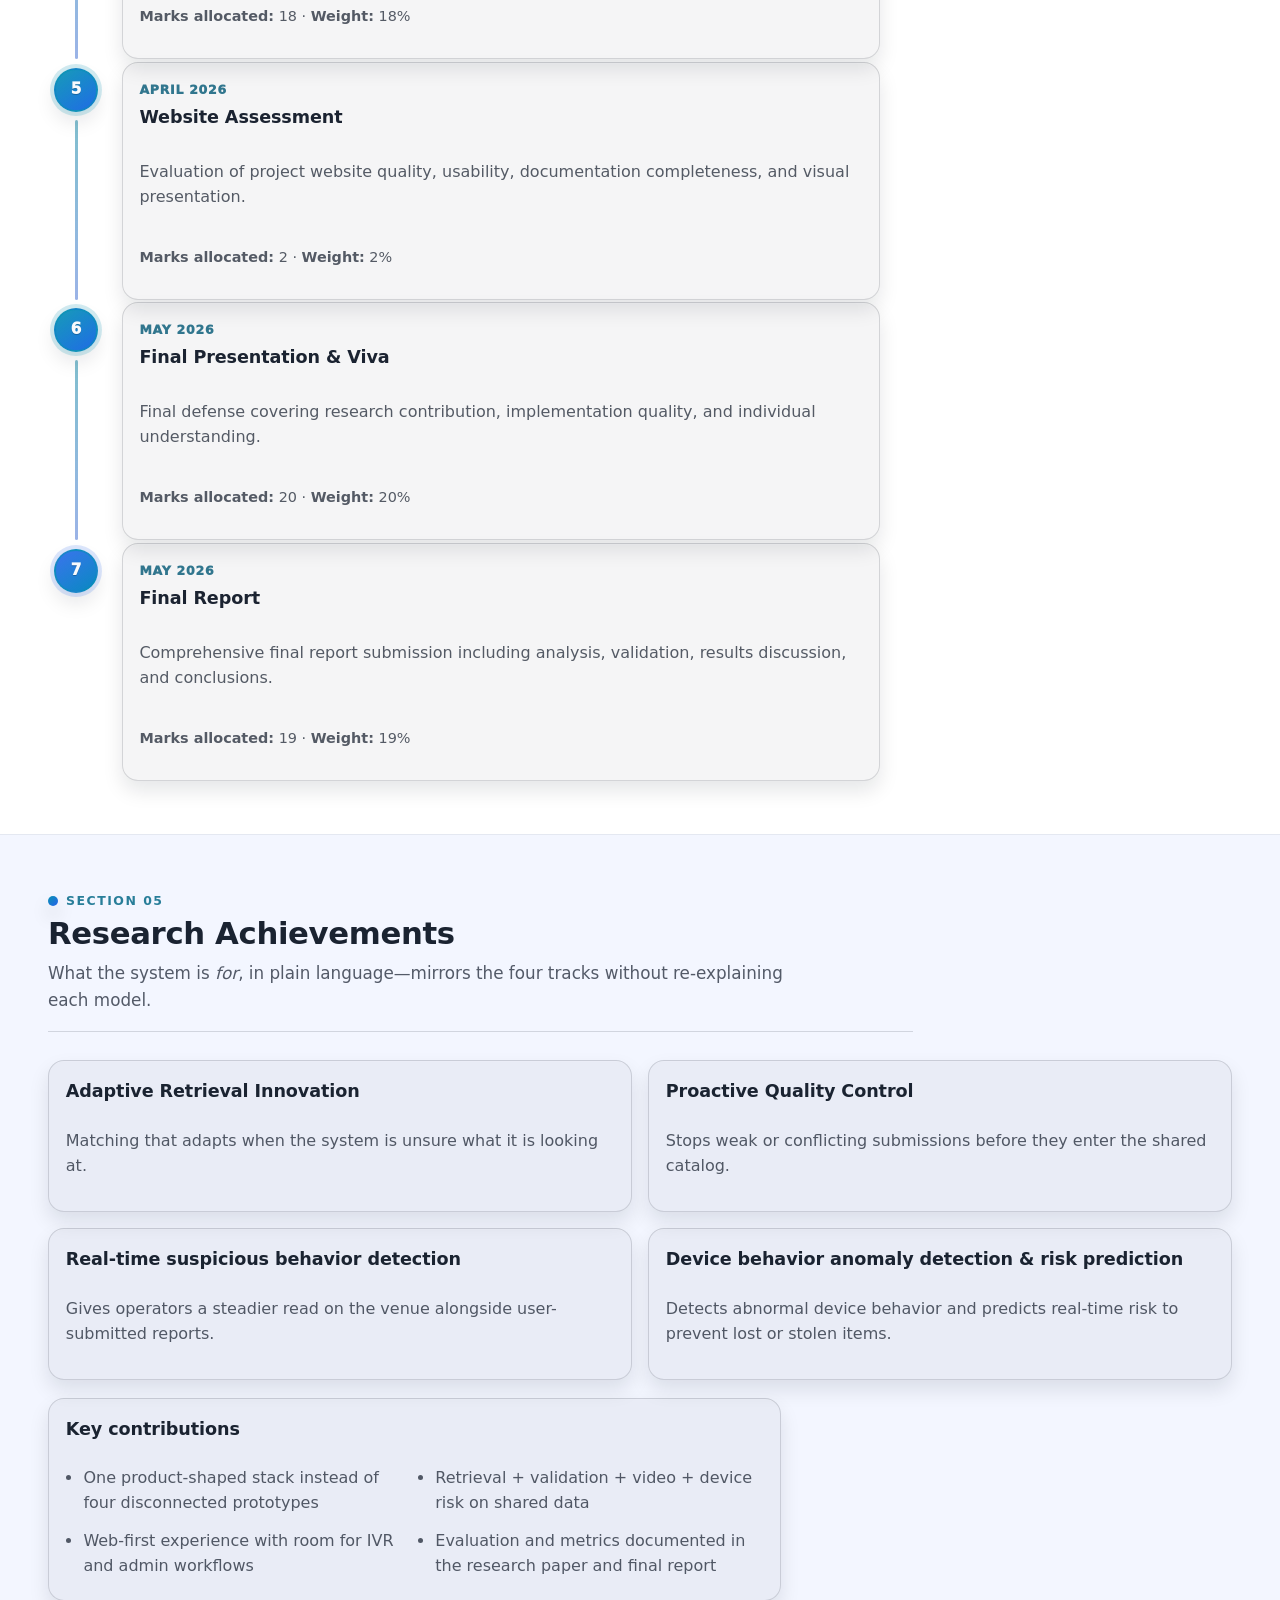
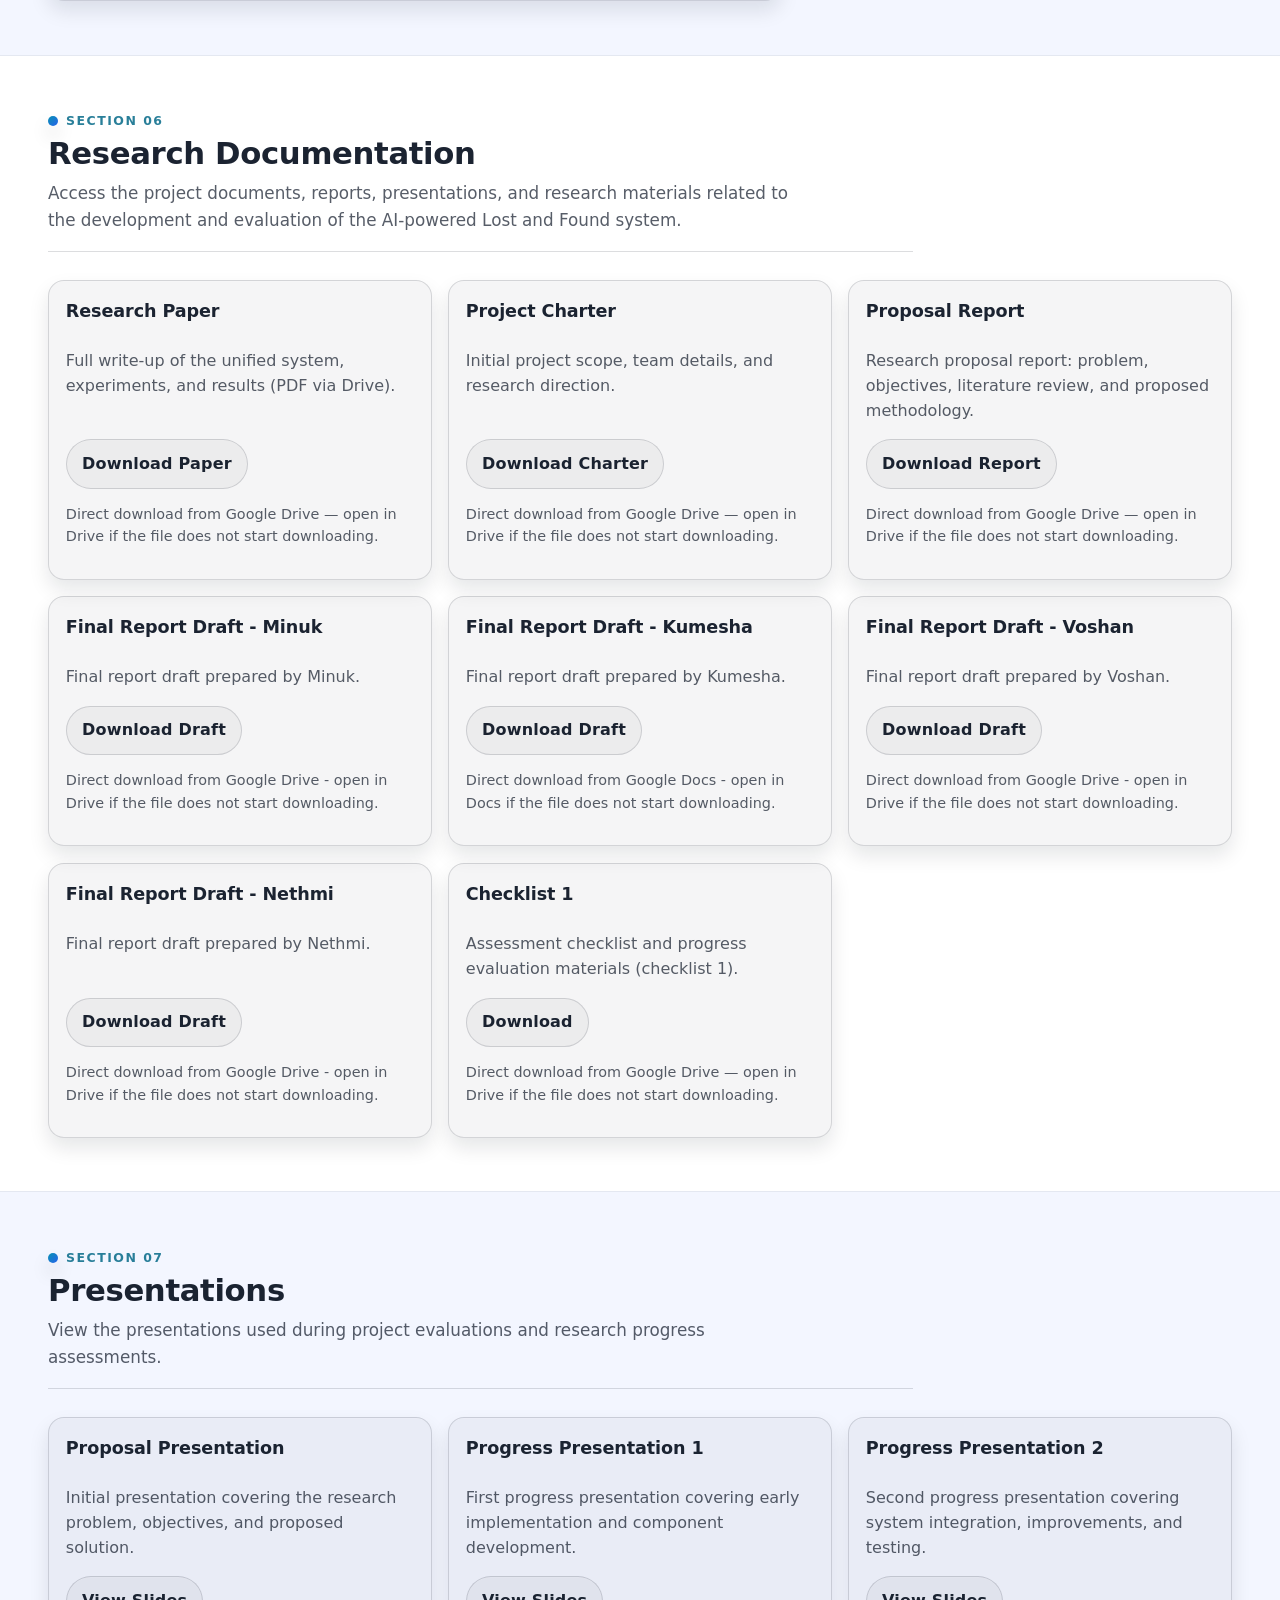
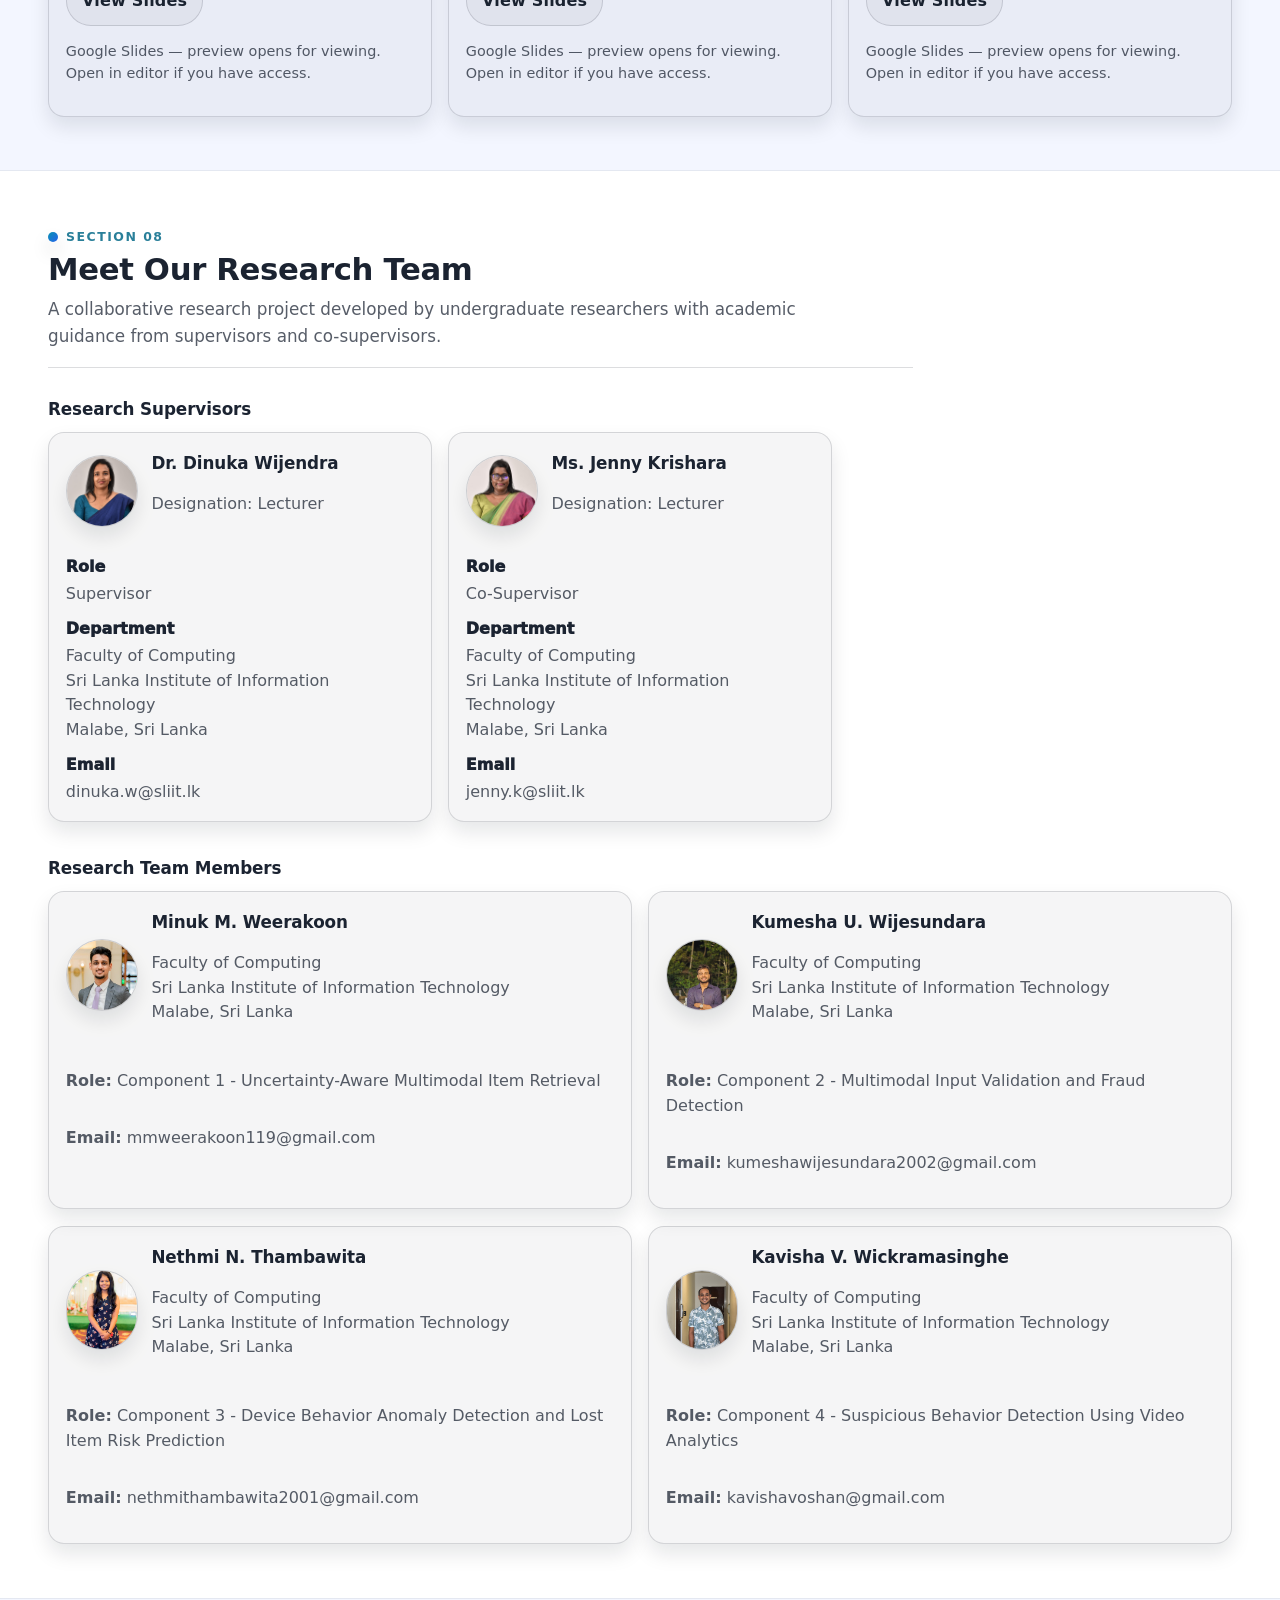
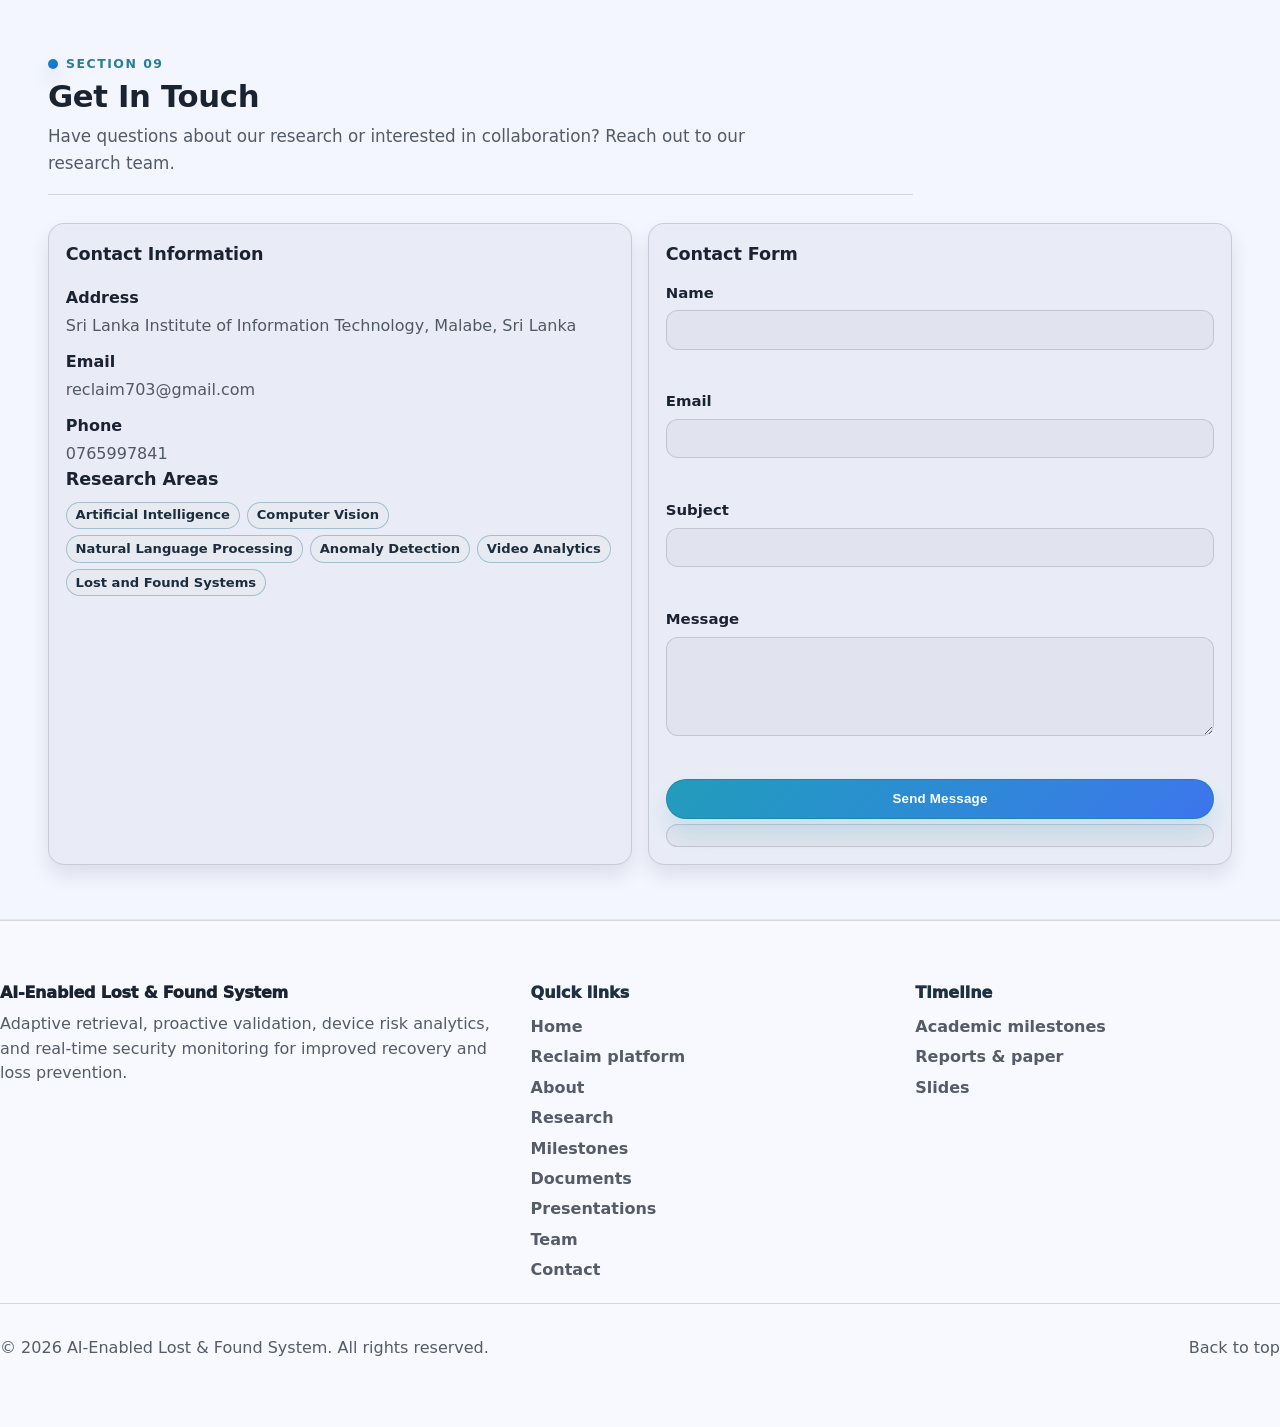
==== commit 16bb4303: "Final Report drafts added" ====
--- a/index.html
+++ b/index.html
@@ -262,7 +262,7 @@
               <div style="margin-top: 1rem;">
                 <a
                   class="btn btn-primary"
-                  href="https://youtu.be/fLmv90xrMNA"
+                  href="https://youtu.be/FQcN36gD_4s"
                   target="_blank"
                   rel="noopener noreferrer"
                 >Watch Demo Video</a>
@@ -276,17 +276,17 @@
               </p>
               <a
                 class="video-card"
-                href="https://youtu.be/fLmv90xrMNA"
+                href="https://youtu.be/FQcN36gD_4s"
                 target="_blank"
                 rel="noopener noreferrer"
-                data-hover-youtube="fLmv90xrMNA"
+                data-hover-youtube="FQcN36gD_4s"
                 aria-label="Demo video: hover or focus for preview; click opens on YouTube in a new tab"
               >
                 <span class="video-card-inner">
                   <span class="video-card-embed"></span>
                   <img
                     class="video-card-thumb"
-                    src="https://img.youtube.com/vi/fLmv90xrMNA/maxresdefault.jpg"
+                    src="https://img.youtube.com/vi/FQcN36gD_4s/maxresdefault.jpg"
                     alt=""
                     width="1280"
                     height="720"
@@ -716,6 +716,78 @@
                 Direct download from Google Drive —
                 <a
                   href="https://drive.google.com/file/d/11No6-5gqBH8l8pv_pdmbG-Kzz9aXE7GT/view?usp=drive_link"
+                  target="_blank"
+                  rel="noopener noreferrer"
+                >open in Drive</a>
+                if the file does not start downloading.
+              </p>
+            </article>
+            <article class="card reveal">
+              <h3 class="doc-h3">Final Report Draft - Minuk</h3>
+              <p class="muted">Final report draft prepared by Minuk.</p>
+              <a
+                class="btn btn-secondary"
+                href="https://drive.google.com/uc?export=download&amp;id=1xXj2VYez9Y-JT7q0G6z7LqvUt466aK2R"
+                rel="noopener noreferrer"
+              >Download Draft</a>
+              <p class="muted small">
+                Direct download from Google Drive -
+                <a
+                  href="https://drive.google.com/file/d/1xXj2VYez9Y-JT7q0G6z7LqvUt466aK2R/view?usp=drive_link"
+                  target="_blank"
+                  rel="noopener noreferrer"
+                >open in Drive</a>
+                if the file does not start downloading.
+              </p>
+            </article>
+            <article class="card reveal">
+              <h3 class="doc-h3">Final Report Draft - Kumesha</h3>
+              <p class="muted">Final report draft prepared by Kumesha.</p>
+              <a
+                class="btn btn-secondary"
+                href="https://docs.google.com/document/d/1VxSbdmXSwKSCrXxaGz8N12uLdyGLflKq/export?format=docx"
+                rel="noopener noreferrer"
+              >Download Draft</a>
+              <p class="muted small">
+                Direct download from Google Docs -
+                <a
+                  href="https://docs.google.com/document/d/1VxSbdmXSwKSCrXxaGz8N12uLdyGLflKq/edit?usp=drive_link&amp;ouid=117983737257929435314&amp;rtpof=true&amp;sd=true"
+                  target="_blank"
+                  rel="noopener noreferrer"
+                >open in Docs</a>
+                if the file does not start downloading.
+              </p>
+            </article>
+            <article class="card reveal">
+              <h3 class="doc-h3">Final Report Draft - Voshan</h3>
+              <p class="muted">Final report draft prepared by Voshan.</p>
+              <a
+                class="btn btn-secondary"
+                href="https://drive.google.com/uc?export=download&amp;id=1nofZPohlMT8yEDHYm6B2cO8md0XI9m73"
+                rel="noopener noreferrer"
+              >Download Draft</a>
+              <p class="muted small">
+                Direct download from Google Drive -
+                <a
+                  href="https://drive.google.com/file/d/1nofZPohlMT8yEDHYm6B2cO8md0XI9m73/view?usp=drive_link"
+                  target="_blank"
+                  rel="noopener noreferrer"
+                >open in Drive</a>
+                if the file does not start downloading.
+              </p>
+            </article>
+            <article class="card reveal">
+              <h3 class="doc-h3">Final Report Draft - Nethmi</h3>
+              <p class="muted">Final report draft prepared by Nethmi.</p>
+              <a
+                class="btn btn-secondary"
+                href="https://drive.google.com/uc?export=download&amp;id=1UBBYVterTuvjLjw6ybn76lWBQVaH9u-c"
+                rel="noopener noreferrer"
+              >Download Draft</a>
+              <p class="muted small">
+                Direct download from Google Drive -
+                <a
+                  href="https://drive.google.com/file/d/1UBBYVterTuvjLjw6ybn76lWBQVaH9u-c/view?usp=drive_link"
                   target="_blank"
                   rel="noopener noreferrer"
                 >open in Drive</a>
--- a/assets/css/style.css
+++ b/assets/css/style.css
@@ -1456,7 +1456,22 @@
   .nav-links-scroll{ max-width: none; }
   .hero-highlights{ grid-template-columns: 1fr; }
   .stats-grid{ grid-template-columns: repeat(2, minmax(0, 1fr)); }
-  .footer-grid{ grid-template-columns: 1fr; }
+  .footer-grid{
+    grid-template-columns: 1fr;
+    justify-items: center;
+  }
+  .site-footer .footer-col{
+    text-align: center;
+  }
+  .site-footer .footer-links{
+    justify-items: center;
+  }
+  .site-footer .footer-bottom{
+    justify-content: center;
+    flex-direction: column;
+    align-items: center;
+    text-align: center;
+  }
 
   /* Hamburger + drawer: tablets and phones (avoids cramped horizontal nav) */
   .nav-toggle{ display: inline-flex; }
